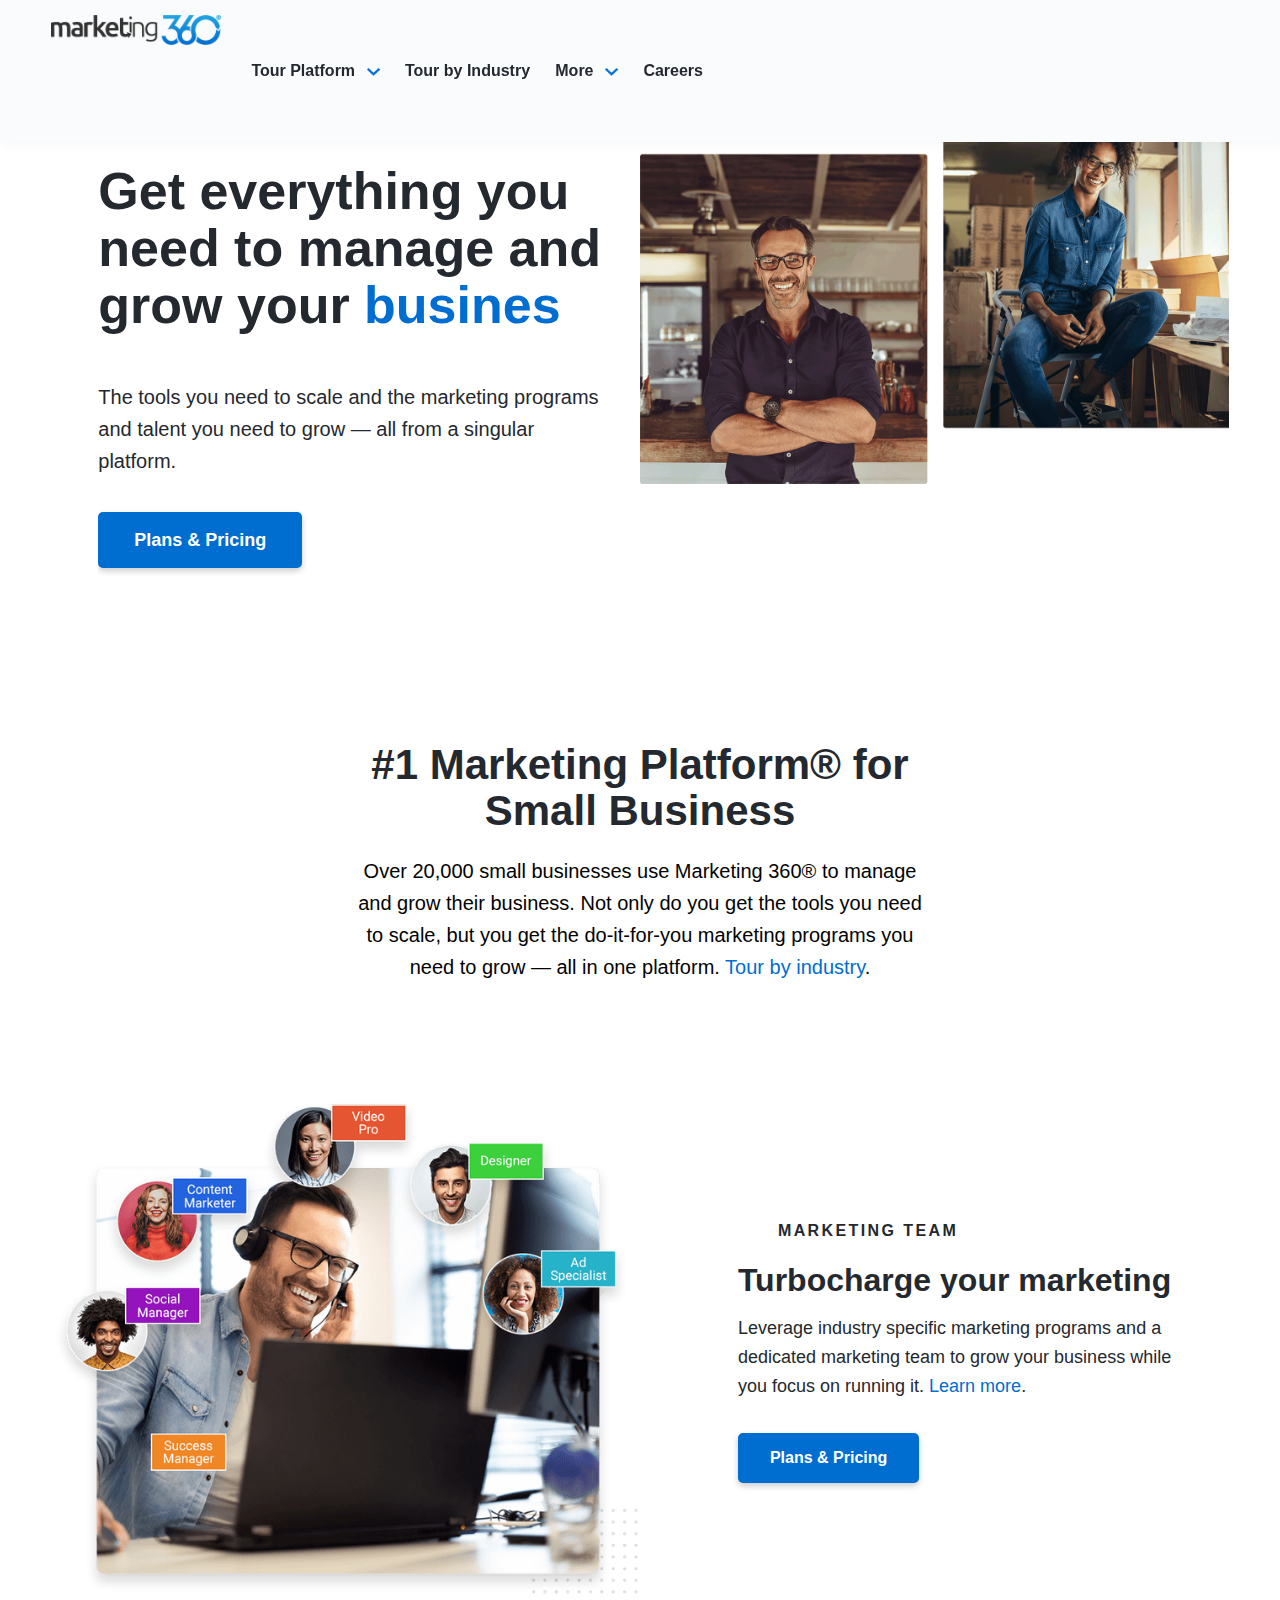
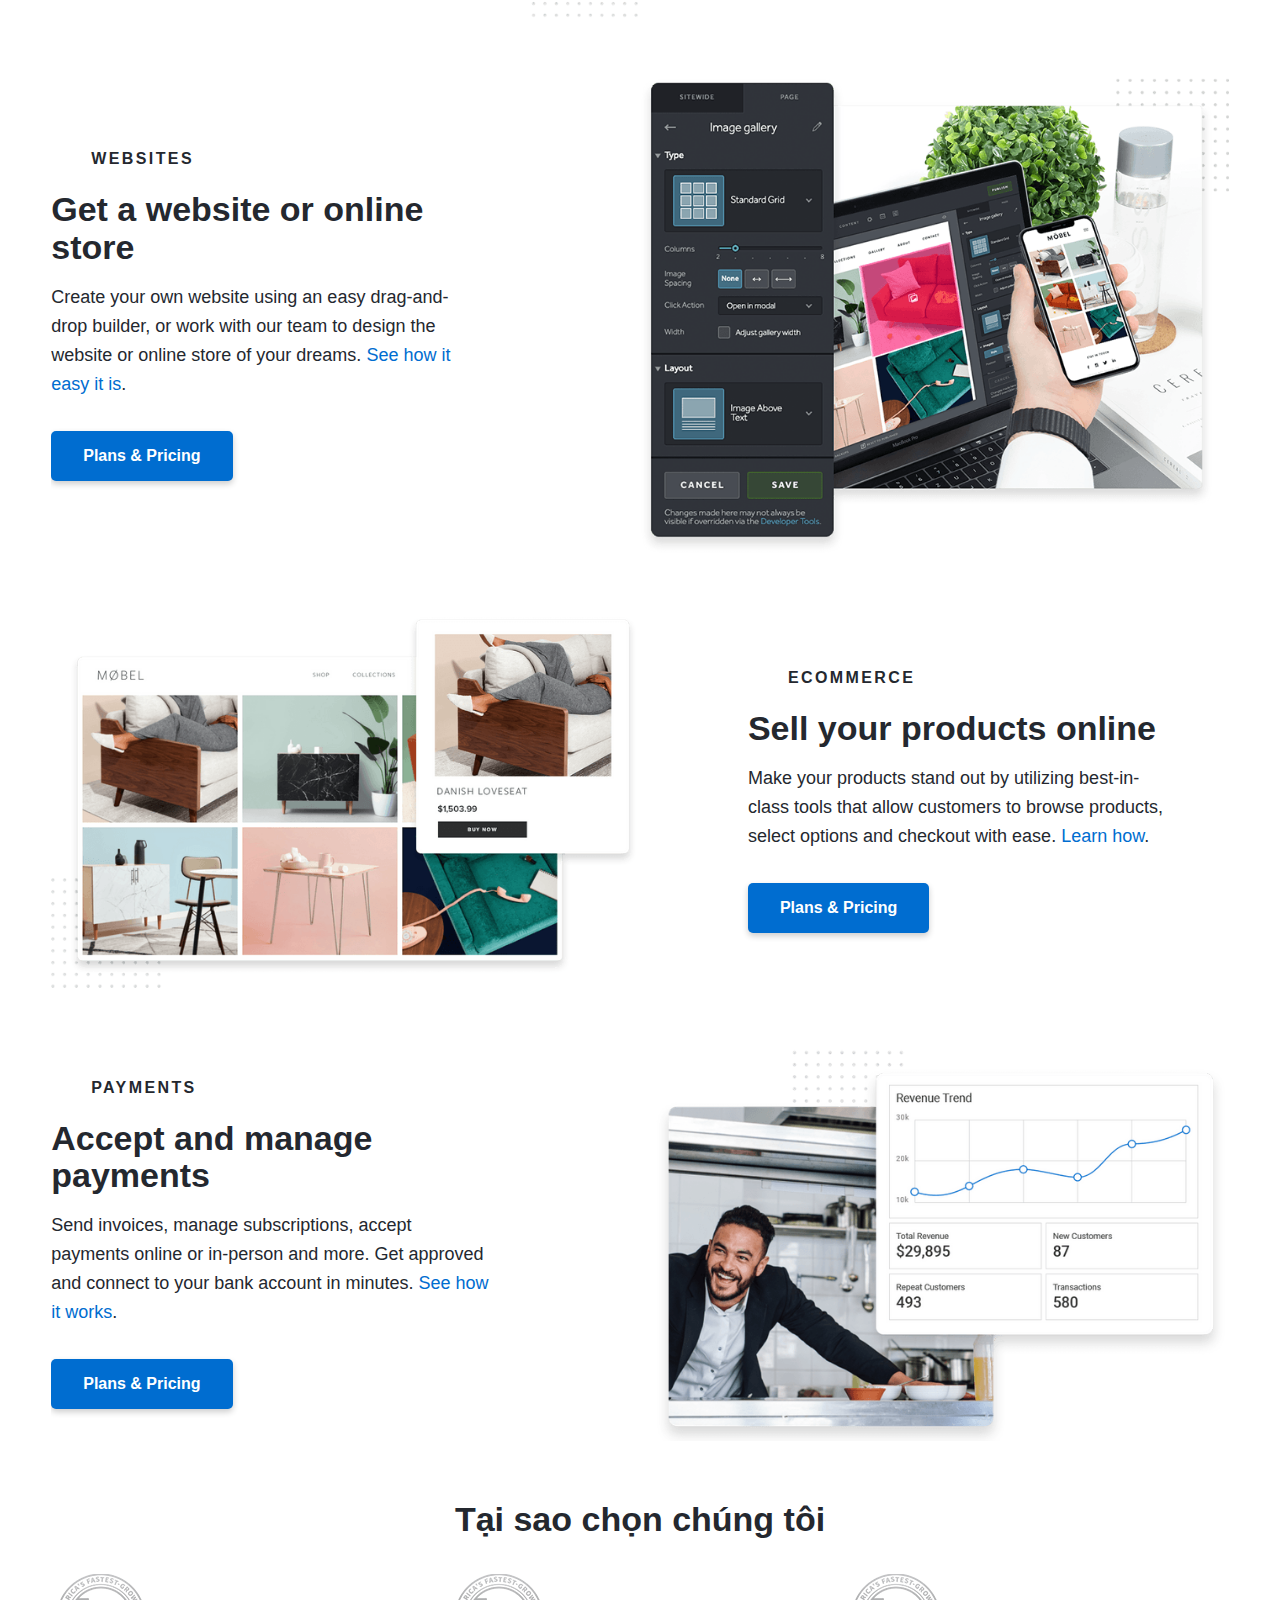
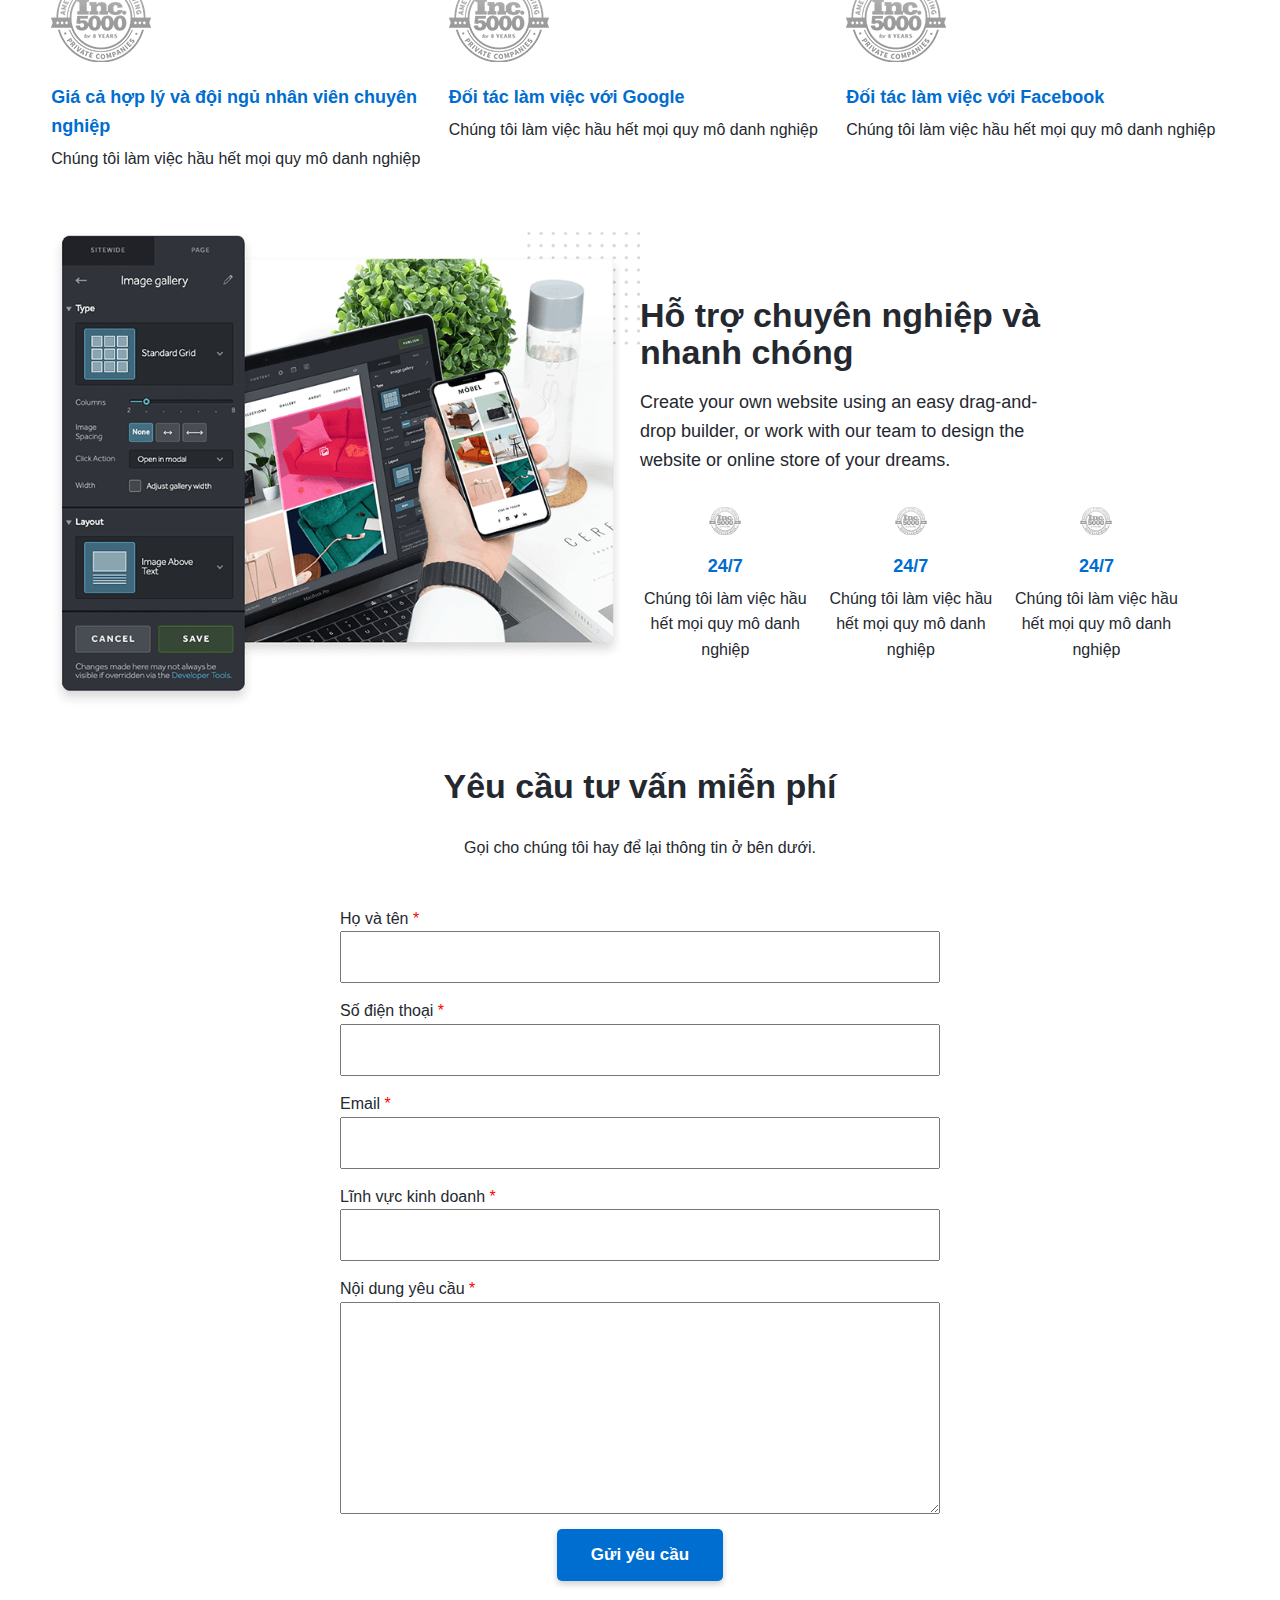
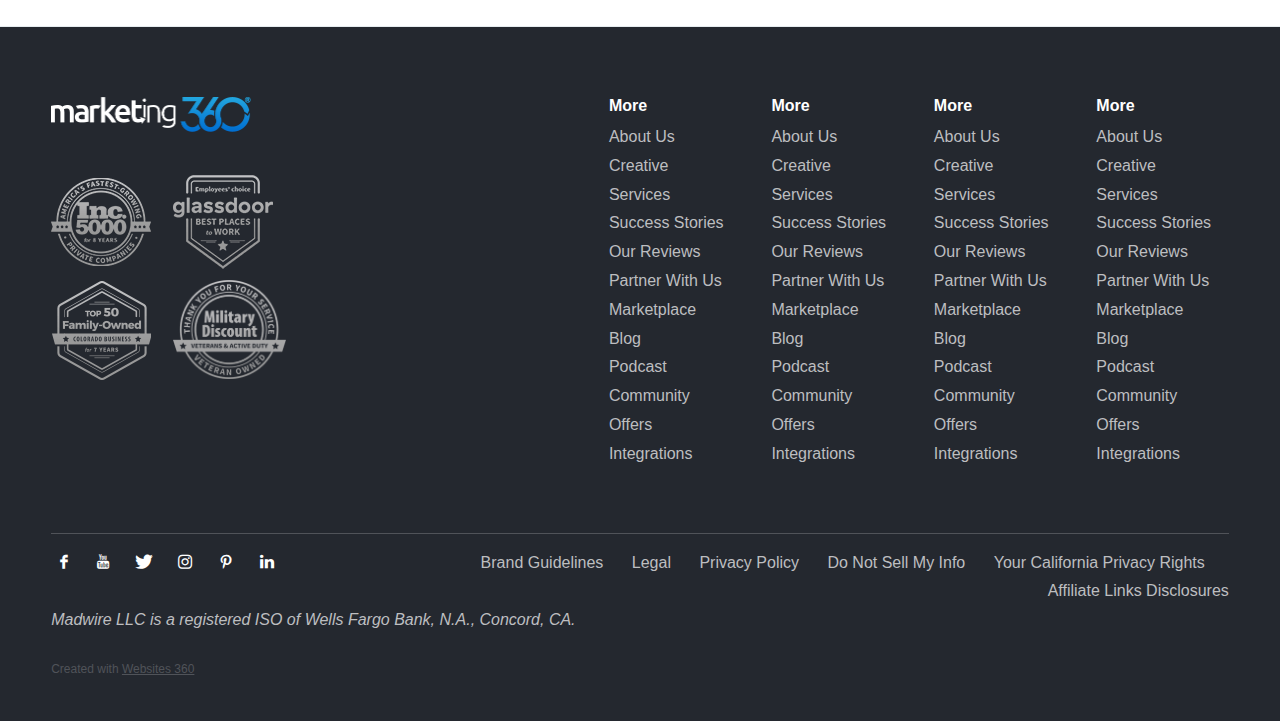
==== index.html @ 16178664 "init project" ====
<!DOCTYPE html>
<html lang="en">
   <head>
      <meta http-equiv="Content-Type" content="text/html; charset=UTF-8">
      <title>Marketing 360® | #1 Marketing Platform® for Small Business</title>
      <meta itemprop="name" content="Marketing 360®">
      <meta name="viewport" content="width=device-width,initial-scale=1,shrink-to-fit=no">
      <link rel="stylesheet" href="./assets/css/base.css?v=4">
      <link rel="stylesheet" href="./assets/css/page.css?v=1">
      <link rel="stylesheet" href="./assets/css/vendor-print.css?v=1">
      <link rel="stylesheet" href="./assets/css/custom.css?v=2">
      <link rel="stylesheet" href="./assets/css/icon.css">
      <link rel="stylesheet" href="./assets/css/style.css">
      <link rel="stylesheet" href="./assets/css/reponsive.css?v=4">
      <style>
          @media only screen and (max-width: 767px) {
            .navContainer.mobileDropDownNav {
                opacity: 1;
                position: relative;
            }
          }
      </style>
   <body data-site-id="c7cc6c7a55d9438c8f49111c9b6bf109" data-sc-layout="a" data-ajax-prefix="/__" class="noSecondaryContent">
      <div class="siteWrapper">
         <div class="siteInnerWrapper">
            <div class="pageContainer homeSectionPage" id="home">
               <div class="headerAndNavContainer fixedNav">
                  <div class="headerAndNavContent">
                     <div class="headerAndNavContentInner">
                        <div class="headerContainer">
                           <header class="headerContent">
                              <h1 class="logo"><a href="#" itemprop="url">
                                 <img src="./assets/imgs/logo.png" alt="Marketing 360®" title="Marketing 360®"></a>
                              </h1>
                              <a class="mobileButtonWrap" href="#"></a>
                              <a id="navTrigger" href="#" style="display:block;" aria-label="Menu" class="">
                                 <span class="navIcon">
                                    <svg xmlns="http://www.w3.org/2000/svg" class="navIcon-svg--hamburgerSquare navIcon-svg--w2" viewBox="0 0 20 9">
                                       <line class="line1" x1="0" y1="0" x2="20" y2="0"></line>
                                       <line class="line2" x1="0" y1="4.5" x2="20" y2="4.5"></line>
                                       <line class="line3" x1="0" y1="9" x2="20" y2="9"></line>
                                    </svg>
                                 </span>
                              </a>
                           </header>
                           <!-- /headerContent -->
                        </div>
                        <div class="navContainer mobileDropDownNav collapsed h-mobile">
                           <nav class="navContent">
                              <ul id="navTopLevel" data-mobile-nav-label="Menu" data-mobile-nav-style="dropdown" data-mobile-nav-reveal="push" data-mobile-nav-animation="slide" data-mobile-nav-trigger="icon" data-mobile-nav-icon-position="right" data-home-nav-collapse-min="1" data-subnav-collapse="true" itemscope="" itemtype="http://www.schema.org/SiteNavigationElement" class="mobileDropDownNav">
                                 <li>
                                    <span class="navLabel" style="cursor: pointer;">Tour Platform <span class="dropArrow subnavClosed"><img src="https://static.mywebsites360.com/c7cc6c7a55d9438c8f49111c9b6bf109/i/cd837c5e30be400b805e3621089290c9/20/5feFb8zhrk/dropArrow.png?dpr=2" alt="drop arrow"></span></span>
                                    <ul class="subNav" style="display: none;">
                                       <li>
                                          <a href="/marketing-team" itemprop="url" class="tourDesc">
                                             Marketing Team
                                             <p>Turbocharge your marketing</p>
                                          </a>
                                       </li>
                                       <li>
                                          <a href="/websites" itemprop="url" class="tourDesc">
                                             Websites
                                             <p>Success starts with a modern website</p>
                                          </a>
                                       </li>
                                       <li>
                                          <a href="/ecommerce" itemprop="url" class="tourDesc">
                                             Ecommerce
                                             <p>Sell your products everywhere online</p>
                                          </a>
                                       </li>
                                       <li>
                                          <a href="/payments" itemprop="url" class="tourDesc">
                                             Payments
                                             <p>Get paid easier, faster, your way</p>
                                          </a>
                                       </li>
                                       <li>
                                          <a href="/point-of-sale" itemprop="url" class="tourDesc">
                                             Point of Sale
                                             <p>All-in-one business management</p>
                                          </a>
                                       </li>
                                       <li>
                                          <a href="/crm" itemprop="url" class="tourDesc">
                                             CRM
                                             <p>Stay organized as you scale and grow</p>
                                          </a>
                                       </li>
                                       <li>
                                          <a href="/forms" itemprop="url" class="tourDesc">
                                             Forms
                                             <p>Create forms for anything</p>
                                          </a>
                                       </li>
                                       <li>
                                          <a href="/scheduling" itemprop="url" class="tourDesc">
                                             Scheduling
                                             <p>Enjoy the fruits of a busy schedule</p>
                                          </a>
                                       </li>
                                       <li>
                                          <a href="/email-marketing" itemprop="url" class="tourDesc">
                                             Email Marketing
                                             <p>Stay top of mind with email and text</p>
                                          </a>
                                       </li>
                                       <li>
                                          <a href="/listings" itemprop="url" class="tourDesc">
                                             Listings
                                             <p>Get found on Facebook, Google &amp; more</p>
                                          </a>
                                       </li>
                                       <li>
                                          <a href="/reputation" itemprop="url" class="tourDesc">
                                             Reputation
                                             <p>Gain the edge of a good reputation</p>
                                          </a>
                                       </li>
                                       <li>
                                          <a href="/social-media-management" itemprop="url" class="tourDesc">
                                             Social
                                             <p>Streamline your social media</p>
                                          </a>
                                       </li>
                                       <li>
                                          <a href="/content" itemprop="url" class="tourDesc">
                                             Content
                                             <p>Level up your content marketing</p>
                                          </a>
                                       </li>
                                       <li>
                                          <a href="/ads" itemprop="url" class="tourDesc">
                                             Ads
                                             <p>Fuel growth with multi-channel ads</p>
                                          </a>
                                       </li>
                                       <li>
                                          <a href="/intelligence" itemprop="url" class="tourDesc">
                                             Intelligence
                                             <p>In-depth reporting you need to win</p>
                                          </a>
                                       </li>
                                    </ul>
                                 </li>
                                 <li>
                                    <a href="/tour-by-industry" itemprop="url">
                                    Tour by Industry
                                    </a>
                                 </li>
                                 <li>
                                    <span class="navLabel" style="cursor: pointer;">More <span class="dropArrow subnavClosed"><img src="https://static.mywebsites360.com/c7cc6c7a55d9438c8f49111c9b6bf109/i/cd837c5e30be400b805e3621089290c9/20/5feFb8zhrk/dropArrow.png?dpr=2" alt="drop arrow"></span></span>
                                    <ul class="subNav" style="display: none;">
                                       <li>
                                          <a href="/about" itemprop="url" class="tourDesc">
                                             About
                                             <p>We love small business</p>
                                          </a>
                                       </li>
                                       <li>
                                          <a href="/creative-services" itemprop="url" class="tourDesc">
                                             Creative Services
                                             <p>Branding, video and more</p>
                                          </a>
                                       </li>
                                       <li>
                                          <a href="/success-stories" itemprop="url" class="tourDesc">
                                             Success Stories
                                             <p>Real brands, real results</p>
                                          </a>
                                       </li>
                                       <li>
                                          <a href="/our-reviews" itemprop="url" class="tourDesc">
                                             Our Reviews
                                             <p>What people are saying</p>
                                          </a>
                                       </li>
                                       <li>
                                          <a href="https://partners.marketing360.com/" itemprop="url" class="tourDesc">
                                             Partner With Us
                                             <p>Explore becoming a partner</p>
                                          </a>
                                       </li>
                                       <li>
                                          <a href="https://marketplace.marketing360.com/" itemprop="url" class="tourDesc">
                                             Marketplace
                                             <p>Partners you can trust</p>
                                          </a>
                                       </li>
                                       <li>
                                          <a href="/support" itemprop="url" class="tourDesc">
                                             Support
                                             <p>Online help and beyond</p>
                                          </a>
                                       </li>
                                       <li>
                                          <a href="https://blog.marketing360.com/" itemprop="url" class="tourDesc">
                                             Blog
                                             <p>Resource to help you grow</p>
                                          </a>
                                       </li>
                                       <li>
                                          <a href="/contact-us" itemprop="url" class="tourDesc">
                                             Contact Us
                                             <p>Get in touch with us</p>
                                          </a>
                                       </li>
                                    </ul>
                                 </li>
                                 <li>
                                    <a href="https://careers.madwire.com/" target="_blank" rel="noopener noreferrer" itemprop="url">
                                    Careers
                                    </a>
                                 </li>
                                 <!-- <div class="navButtonWrap">
                                    <li>
                                       <a href="/contact-us" itemprop="url">
                                       Call Us
                                       </a>
                                    </li>
                                    <li>
                                       <a href="https://app.marketing360.com/" class="button navButton" target="_blank" rel="noopener noreferrer" itemprop="url">
                                       Login
                                       </a>
                                    </li>
                                    <li>
                                       <a href="/signup" class="button navButton" itemprop="url">
                                       Plans &amp; Pricing
                                       </a>
                                    </li>
                                 </div> -->
                              </ul>
                           </nav>
                           <!-- /navContent -->
                        </div>
                        <!-- /headerContainer -->
                        <div class="navContainer">
                           <nav class="navContent">
                              <ul id="navTopLevel" data-mobile-nav-label="Menu" data-mobile-nav-style="dropdown" data-mobile-nav-reveal="push" data-mobile-nav-animation="slide" data-mobile-nav-trigger="icon" data-mobile-nav-icon-position="right" data-home-nav-collapse-min="1" data-subnav-collapse="true" itemscope="" itemtype="http://www.schema.org/SiteNavigationElement">
                                 <li>
                                    <span class="navLabel">Tour Platform <span class="dropArrow">
                                    <img src="./assets/imgs/icon/dropArrow.png" alt="drop arrow"></span>
                                    </span>
                                    <ul class="subNav">
                                       <li>
                                          <a href="#" itemprop="url" class="tourDesc">
                                             Marketing Team
                                             <p>Turbocharge your marketing</p>
                                          </a>
                                       </li>
                                       <li>
                                          <a href="#" itemprop="url" class="tourDesc">
                                             Websites
                                             <p>Success starts with a modern website</p>
                                          </a>
                                       </li>
                                       <li>
                                          <a href="#" itemprop="url" class="tourDesc">
                                             Ecommerce
                                             <p>Sell your products everywhere online</p>
                                          </a>
                                       </li>
                                       <li>
                                          <a href="#" itemprop="url" class="tourDesc">
                                             Payments
                                             <p>Get paid easier, faster, your way</p>
                                          </a>
                                       </li>
                                       <li>
                                          <a href="#" itemprop="url" class="tourDesc">
                                             Point of Sale
                                             <p>All-in-one business management</p>
                                          </a>
                                       </li>
                                       <li>
                                          <a href="#" itemprop="url" class="tourDesc">
                                             CRM
                                             <p>Stay organized as you scale and grow</p>
                                          </a>
                                       </li>
                                       <li>
                                          <a href="#" itemprop="url" class="tourDesc">
                                             Forms
                                             <p>Create forms for anything</p>
                                          </a>
                                       </li>
                                       <li>
                                          <a href="#" itemprop="url" class="tourDesc">
                                             Scheduling
                                             <p>Enjoy the fruits of a busy schedule</p>
                                          </a>
                                       </li>
                                       <li>
                                          <a href="#" itemprop="url" class="tourDesc">
                                             Email Marketing
                                             <p>Stay top of mind with email and text</p>
                                          </a>
                                       </li>
                                       <li>
                                          <a href="#" itemprop="url" class="tourDesc">
                                             Listings
                                             <p>Get found on Facebook, Google &amp; more</p>
                                          </a>
                                       </li>
                                       <li>
                                          <a href="#" itemprop="url" class="tourDesc">
                                             Reputation
                                             <p>Gain the edge of a good reputation</p>
                                          </a>
                                       </li>
                                       <li>
                                          <a href="#" itemprop="url" class="tourDesc">
                                             Social
                                             <p>Streamline your social media</p>
                                          </a>
                                       </li>
                                       <li>
                                          <a href="#" itemprop="url" class="tourDesc">
                                             Content
                                             <p>Level up your content marketing</p>
                                          </a>
                                       </li>
                                       <li>
                                          <a href="#" itemprop="url" class="tourDesc">
                                             Ads
                                             <p>Fuel growth with multi-channel ads</p>
                                          </a>
                                       </li>
                                       <li>
                                          <a href="#" itemprop="url" class="tourDesc">
                                             Intelligence
                                             <p>In-depth reporting you need to win</p>
                                          </a>
                                       </li>
                                    </ul>
                                 </li>
                                 <li>
                                    <a href="#" itemprop="url">
                                    Tour by Industry
                                    </a>
                                 </li>
                                 <li>
                                    <span class="navLabel">More <span class="dropArrow">
                                    <img src="./assets/imgs/icon/dropArrow.png" alt="drop arrow">
                                    </span></span>
                                    <ul class="subNav">
                                       <li>
                                          <a href="#" itemprop="url" class="tourDesc">
                                             About
                                             <p>We love small business</p>
                                          </a>
                                       </li>
                                       <li>
                                          <a href="#" itemprop="url" class="tourDesc">
                                             Creative Services
                                             <p>Branding, video and more</p>
                                          </a>
                                       </li>
                                       <li>
                                          <a href="#" itemprop="url" class="tourDesc">
                                             Success Stories
                                             <p>Real brands, real results</p>
                                          </a>
                                       </li>
                                       <li>
                                          <a href="#" itemprop="url" class="tourDesc">
                                             Our Reviews
                                             <p>What people are saying</p>
                                          </a>
                                       </li>
                                       <li>
                                          <a href="#" itemprop="url" class="tourDesc">
                                             Partner With Us
                                             <p>Explore becoming a partner</p>
                                          </a>
                                       </li>
                                       <li>
                                          <a href="#" itemprop="url" class="tourDesc">
                                             Marketplace
                                             <p>Partners you can trust</p>
                                          </a>
                                       </li>
                                       <li>
                                          <a href="#" itemprop="url" class="tourDesc">
                                             Support
                                             <p>Online help and beyond</p>
                                          </a>
                                       </li>
                                       <li>
                                          <a href="#" itemprop="url" class="tourDesc">
                                             Blog
                                             <p>Resource to help you grow</p>
                                          </a>
                                       </li>
                                       <li>
                                          <a href="#" itemprop="url" class="tourDesc">
                                             Contact Us
                                             <p>Get in touch with us</p>
                                          </a>
                                       </li>
                                    </ul>
                                 </li>
                                 <li>
                                    <a href="#" target="_blank" rel="noopener noreferrer" itemprop="url">
                                    Careers
                                    </a>
                                 </li>
                                 <div class="navButtonWrap">
                                    <li>
                                       <a href="#" itemprop="url">
                                       Call Us
                                       </a>
                                    </li>
                                    <!-- <li>
                                       <a href="https://app.marketing360.com/" class="button navButton" target="_blank" rel="noopener noreferrer" itemprop="url">
                                       Login
                                       </a>
                                       </li>
                                       <li>
                                       <a href="https://www.marketing360.com/signup" class="button navButton" itemprop="url">
                                       Plans &amp; Pricing
                                       </a>
                                       </li> -->
                                 </div>
                              </ul>
                           </nav>
                           <!-- /navContent -->
                        </div>
                        <!-- /navContainer -->
                     </div>
                     <!-- headerAndNavContentInner -->
                  </div>
                  <!-- headerAndNavContent -->
               </div>
               <!-- /headerAndNavContainer -->
               <div class="primaryAndSecondaryContainer" style="margin-top: 74px;">
                  <div class="primaryAndSecondaryContent">
                     <div class="primaryContentContainer">
                        <section class="primaryContent" role="main">
                           <div class="blockContainer blockWrap_e36a212bc2b840c68d579c5ae522ca75 fsMed txa0 bmg0 lstSyNrmlzd bw0 sy0 blockAnim blockAnim--fadeRight" itemscope="" itemtype="http://schema.org/ImageGallery">
                              <div class="blockContent imageGallery imagesCollection block_e36a212bc2b840c68d579c5ae522ca75  layoutA blockContentBleed hasImg hasStackedGallery deferredLoadGallery imgOnly" data-image-count="1" data-pagination-anim="none" data-pagenum="1" data-img-server="https://static.mywebsites360.com" data-gallery-block-id="e36a212bc2b840c68d579c5ae522ca75" data-large-img-opts="2GTQbgiNxerRr5gcT6hkjr8dsnb6NBTxXMi2obS">
                                 <div class="blockImg">
                                    <ul class="stackedGallery galleryWrapper imagesLoaded" data-collections="[base64]">
                                       <li class="stackedGallery-item">
                                          <img src="./assets/imgs/TourByIndustryOptimized21.png" data-asset="f921905f8b1f41a3a1bd01a8b45adc6a" alt="TourByIndustryOptimized21.png" data-mod="width:4000" class="contentImg visible ended">
                                       </li>
                                    </ul>
                                 </div>
                                 <!-- /blockImg -->
                              </div>
                              <!-- /blockContent -->
                           </div>
                           <!-- /blockContainer -->
                           <div class="industryWrap">
                              <div class="blockContainer blockWrap_d53e455f20924c9e9d225a6cf57f288e fsMed txa0 bmg0 lstsy1 bw0 sy0 blockAnim blockAnim--fadeUp">
                                 <div class="blockContent block_d53e455f20924c9e9d225a6cf57f288e  blockContentBleed industryIntro">
                                    <div class="blockInnerContent">
                                       <div class="maxWidth--content">
                                          <!--<h2 class="contentTitle">Get everything you need to manage and grow your <span>Business</span></h2>-->
                                          <h2 class="contentTitle dsktpOnly">Get everything you need to manage and grow your <span class="typewrite contentTitle" data-period="2000" data-type="[ &quot;business&quot;, &quot;brand&quot;, &quot;franchise&quot;, &quot;practice&quot;, &quot;shop&quot;, &quot;gym&quot;, &quot;law firm&quot;, &quot;restaurant&quot;, &quot;salon&quot;]"><span class="wrap">busines</span></span> <span class="wrap"></span></h2>
                                          <!--mobile text only-->
                                          <h2 class="contentTitle moblOnly">Get everything you need to manage and grow your <span class="typeMobile"> business</span></h2>
                                       </div>
                                    </div>
                                 </div>
                                 <!-- /blockContent -->
                                 <div class="blockContainer blockWrap_fc55ac8944194eadb376c12e29dcb616 fsMed txa0 bmg0 lstSyNrmlzd bw0 sy0">
                                    <div class="blockContent block_fc55ac8944194eadb376c12e29dcb616  layoutA">
                                       <div class="blockText">
                                          <div class="blockInnerContent">
                                             <div class="maxWidth--content">
                                                <p>The tools you need to scale and the marketing programs and talent you need to grow — all from a singular platform.</p>
                                             </div>
                                          </div>
                                       </div>
                                       <!-- /blockText-->
                                    </div>
                                    <!-- /blockContent -->
                                 </div>
                                 <div class="blockContainer blockWrap_e44cf917c4fd4e8c860ff6543232c507 fsMed txa0 bmg0 lstSyNrmlzd bw0 sy0">
                                    <div class="blockContent block_e44cf917c4fd4e8c860ff6543232c507  layoutA">
                                       <div class="blockText">
                                          <div class="blockInnerContent">
                                             <div class="maxWidth--content">
                                                <p><a href="#" class="button">Plans &amp; Pricing</a></p>
                                             </div>
                                          </div>
                                       </div>
                                       <!-- /blockText-->
                                    </div>
                                    <div class="blockContainer blockWrap_bd174c9d67db4f279b5caf6d7884c82a fsMed txa0 bmg0 lstsy1 bw0 sy0 blockAnim blockAnim--fadeUp" itemscope="" itemtype="http://schema.org/VideoGallery">
                                       <div class="blockContent videoGallery block_bd174c9d67db4f279b5caf6d7884c82a  layoutA hasStackedGallery hasModalVideoGallery ratio16x9Images fixedAspectRatioImages" data-img-server="https://static.mywebsites360.com" data-gallery-block-id="bd174c9d67db4f279b5caf6d7884c82a" data-vids-array-id="vids_bd174c9d67db4f279b5caf6d7884c82a" data-image-count="1">
                                          <div class="blockImg">
                                             <ul class="stackedGallery galleryWrapper">
                                                <li class="stackedGallery-item">
                                                   <div class="videoGallery-vid">
                                                      <div class="contentImg imgShape ratio16x9Img imgShape--hasPlayBtn" style="background-image: url(&quot;https://static.mywebsites360.com/c7cc6c7a55d9438c8f49111c9b6bf109/i/ed2b88d162dc44ed91887151ca9f037f/20/4SoifmQp45JMgBnHfDjK2/blankForVideo.png?dpr=2&quot;);">
                                                         <img src="./assets/imgs/blankForVideo.png" data-asset="ed2b88d162dc44ed91887151ca9f037f" alt="blankForVideo.png" data-mod="width:205" class="contentImg" tabindex="0" data-field-index="0">
                                                         <div class="vidPlayBtn-wrap">
                                                            <svg class="vidPlayBtn vidPlayBtn--center" xmlns="http://www.w3.org/2000/svg" viewBox="0 0 314.7 314.7">
                                                               <circle class="vidPlayBtn-circle" cx="157.3" cy="157.3" r="150.4" fill="none"></circle>
                                                               <polygon class="vidPlayBtn-icon" points="108,76.1 248.7,157.3 108,238.6 "></polygon>
                                                            </svg>
                                                         </div>
                                                      </div>
                                                   </div>
                                                </li>
                                             </ul>
                                          </div>
                                          <!-- /blockImg -->
                                       </div>
                                       <!-- /blockContent -->
                                    </div>
                                    <!-- /blockContent -->
                                 </div>
                              </div>
                           </div>
                           <!-- /blockContainer -->
                           <!-- /blockContainer -->
                           <!-- /blockContainer -->
                           <!-- /blockContainer -->
                           <div id="explore" class="blockContainer blockWrap_e102cfb01feb45a5a922f4eafc3ab1b1 fsMed txa0 bmg0 lstSyNrmlzd bw0 sy0 blockAnim blockAnim--fade">
                              <div class="blockContent block_e102cfb01feb45a5a922f4eafc3ab1b1  layoutA">
                                 <div class="blockText">
                                    <h2 class="contentTitle"><span class="maxWidth--contentTitle">#1 Marketing Platform® for Small Business</span></h2>
                                    <div class="blockInnerContent">
                                       <div class="maxWidth--content">
                                          <p>Over 20,000 small businesses use Marketing 360® to manage and grow their business. Not only do you get the tools you need to scale, but you get the do-it-for-you marketing programs you need to grow — all in one platform. <a href="#">Tour by industry</a>.</p>
                                       </div>
                                    </div>
                                 </div>
                                 <!-- /blockText-->
                              </div>
                              <!-- /blockContent -->
                           </div>
                           <!-- /blockContainer -->
                           <!-- /blockContainer -->
                           <div class="blockContainer blockWrap_f786a8ec71554741a1390a1098432968 fsMed txa0 bmg0 lstSyNrmlzd bw0 sy0 blockAnim blockAnim--fadeUp">
                              <div class="blockContent block_f786a8ec71554741a1390a1098432968  layoutC layoutC--vAlign1 imgWidth--50 hasImg">
                                 <div class="blockImg"><a href="#"><img src="./assets/imgs/team-2021.png" data-asset="f4968bc1a4cd407fbb9961518e631bd3" alt="team-2021.png" data-mod="width:700" class="contentImg"></a></div>
                                 <div class="blockText">
                                    <h2 class="contentTitle">
                                       <span class="maxWidth--contentTitle">
                                          <div class="blockContainer blockWrap_d78327a729b344a1bc21ea2c2a2c85a9 fsMed txa0 bmg0 lstSyNrmlzd bw0 sy0 blockAnim blockAnim--fadeRight secondaryTitle">
                                             <div class="blockContent block_d78327a729b344a1bc21ea2c2a2c85a9  layoutA">
                                                <div class="blockText">
                                                   <h2 class="contentTitle"><span class="maxWidth--contentTitle">Marketing Team</span></h2>
                                                </div>
                                                <!-- /blockText-->
                                             </div>
                                             <!-- /blockContent -->
                                          </div>
                                          Turbocharge your marketing
                                       </span>
                                    </h2>
                                    <div class="blockInnerContent">
                                       <div class="maxWidth--content">
                                          <p>Leverage industry specific marketing programs and a dedicated marketing team to grow your business while you focus on running it. <a href="#">Learn more</a>.</p>
                                          <p><a href="#" class="button">Plans &amp; Pricing</a></p>
                                       </div>
                                    </div>
                                 </div>
                                 <!-- /blockText-->
                              </div>
                              <!-- /blockContent -->
                           </div>
                           <!-- /blockContainer -->
                           <!-- /blockContainer -->
                           <div class="blockContainer blockWrap_e395c21b342b4399846a8027b582a693 fsMed txa0 bmg0 lstSyNrmlzd bw0 sy0 blockAnim blockAnim--fadeUp">
                              <div class="blockContent block_e395c21b342b4399846a8027b582a693  layoutD layoutD--vAlign1 imgWidth--50 hasImg">
                                 <div class="blockImg"><a href="#"><img src="./assets/imgs/website_smlOptNw.png" data-asset="da8dfff83b2d45999de1ac441bbac5ce" alt="website_smlOptNw.png" data-mod="width:700" class="contentImg"></a></div>
                                 <div class="blockText">
                                    <h2 class="contentTitle">
                                       <div class="blockContainer blockWrap_b12b1cca1df24557beaa5b34f8e33917 fsMed txa0 bmg0 lstSyNrmlzd bw0 sy0 blockAnim blockAnim--fadeRight secondaryTitle">
                                          <div class="blockContent block_b12b1cca1df24557beaa5b34f8e33917  layoutA">
                                             <div class="blockText">
                                                <h2 class="contentTitle">Websites</h2>
                                             </div>
                                             <!-- /blockText-->
                                          </div>
                                          <!-- /blockContent -->
                                       </div>
                                       <span class="maxWidth--contentTitle">Get a website or online store</span>
                                    </h2>
                                    <div class="blockInnerContent">
                                       <div class="maxWidth--content">
                                          <p>Create your own website using an easy drag-and-drop builder, or work with our team to design the website or online store of your dreams. <a href="#">See how it easy it is</a>.</p>
                                          <p><a href="#" class="button">Plans &amp; Pricing</a></p>
                                       </div>
                                    </div>
                                 </div>
                                 <!-- /blockText-->
                              </div>
                              <!-- /blockContent -->
                           </div>
                           <!-- /blockContainer -->
                           <!-- /blockContainer -->
                           <div class="blockContainer blockWrap_d860c1cedb9744a281daa7870cd0e0df fsMed txa0 bmg0 lstSyNrmlzd bw0 sy0 blockAnim blockAnim--fadeUp">
                              <div class="blockContent block_d860c1cedb9744a281daa7870cd0e0df  layoutC layoutC--vAlign1 imgWidth--50 hasImg">
                                 <div class="blockImg"><a href="#"><img src="./assets/imgs/sellProductsOnline.png" data-asset="d174c7d21c44438e98ac532c447aaf1b" alt="sellProductsOnline.png" data-mod="width:700" class="contentImg"></a></div>
                                 <div class="blockText">
                                    <h2 class="contentTitle">
                                       <span class="maxWidth--contentTitle">
                                          <div class="blockContainer blockWrap_d320f2798e56470680b25d943bc666c7 fsMed txa0 bmg0 lstSyNrmlzd bw0 sy0 blockAnim blockAnim--fadeRight secondaryTitle">
                                             <div class="blockContent block_d320f2798e56470680b25d943bc666c7  layoutA">
                                                <div class="blockText">
                                                   <h2 class="contentTitle"><span class="maxWidth--contentTitle">Ecommerce</span></h2>
                                                </div>
                                                <!-- /blockText-->
                                             </div>
                                             <!-- /blockContent -->
                                          </div>
                                          Sell your products online
                                       </span>
                                    </h2>
                                    <div class="blockInnerContent">
                                       <div class="maxWidth--content">
                                          <p>Make your products stand out by utilizing best-in-class tools that allow customers to browse products, select options and checkout with ease. <a href="#">Learn how</a>.</p>
                                          <p><a href="#" class="button">Plans &amp; Pricing</a></p>
                                       </div>
                                    </div>
                                 </div>
                                 <!-- /blockText-->
                              </div>
                              <!-- /blockContent -->
                           </div>
                           <!-- /blockContainer -->
                           <!-- /blockContainer -->
                           <div class="blockContainer blockWrap_fa3261865d9845348d53958d8a02bbfc fsMed txa0 bmg0 lstSyNrmlzd bw0 sy0 blockAnim blockAnim--fadeUp">
                              <div class="blockContent block_fa3261865d9845348d53958d8a02bbfc  layoutD layoutD--vAlign1 imgWidth--50 hasImg">
                                 <div class="blockImg"><a href="#"><img src="./assets/imgs/Restaurant-AssetsIntel.png" data-asset="e1f43ef91a9140a2aed952b7833a9d59" alt="Restaurant-AssetsIntel.png" data-mod="width:700" data-tags="[&quot;payments&quot;]" class="contentImg"></a></div>
                                 <div class="blockText">
                                    <h2 class="contentTitle">
                                       <div class="blockContainer blockWrap_d049dace093e4afe9366baa1e90e0f6e fsMed txa0 bmg0 lstSyNrmlzd bw0 sy0 blockAnim blockAnim--fadeRight secondaryTitle">
                                          <div class="blockContent block_d049dace093e4afe9366baa1e90e0f6e  layoutA">
                                             <div class="blockText">
                                                <h2 class="contentTitle">Payments</h2>
                                             </div>
                                             <!-- /blockText-->
                                          </div>
                                          <!-- /blockContent -->
                                       </div>
                                       <span class="maxWidth--contentTitle">Accept and manage payments</span>
                                    </h2>
                                    <div class="blockInnerContent">
                                       <div class="maxWidth--content">
                                          <p>Send invoices, manage subscriptions, accept payments online or in-person and more. Get approved and connect to your bank account in minutes. <a href="#">See how it works</a>.</p>
                                          <p><a href="#" class="button">Plans &amp; Pricing</a></p>
                                       </div>
                                    </div>
                                 </div>
                                 <!-- /blockText-->
                              </div>
                              <!-- /blockContent -->
                           </div>
                           <!-- /blockContainer -->
                           <!-- /blockContainer -->
                           <div class="blockContainer">
                              <h2 class="contentTitle h-contentTitle">
                                 <span class="maxWidth--contentTitle">
                                 Tại sao chọn chúng tôi
                                 </span>
                              </h2>
                              <div class="blockContent h-blockContent">
                                 <div class="wrap-column">
                                    <div class="h-column1">
                                       <div class="wrap-column1">
                                          <div class="column-img">
                                             <img src="./assets/imgs/badgeinc5000-100.png" alt="">
                                          </div>
                                          <div class="column1-container">
                                             <div class="column-container-title">
                                                <h2>Giá cả hợp lý và đội ngủ nhân viên chuyên nghiệp</h2>
                                             </div>
                                             <div class="column-content">Chúng tôi làm việc hầu hết mọi quy mô danh nghiệp</div>
                                          </div>
                                       </div>
                                    </div>
                                    <div class="h-column2">
                                       <div class="wrap-column2">
                                          <div class="column-img">
                                             <img src="./assets/imgs/badgeinc5000-100.png" alt="">
                                          </div>
                                          <div class="column-container-title">
                                             <h2>Đối tác làm việc với Google</h2>
                                          </div>
                                          <div class="column-content">Chúng tôi làm việc hầu hết mọi quy mô danh nghiệp</div>
                                       </div>
                                    </div>
                                    <div class="h-column3">
                                       <div class="wrap-column3">
                                          <div class="column-img">
                                             <img src="./assets/imgs/badgeinc5000-100.png" alt="">
                                          </div>
                                          <div class="column-container-title">
                                             <h2>Đối tác làm việc với Facebook</h2>
                                          </div>
                                          <div class="column-content">Chúng tôi làm việc hầu hết mọi quy mô danh nghiệp</div>
                                       </div>
                                    </div>
                                 </div>
                              </div>
                              <!-- /blockContent -->
                           </div>
                           <!-- /blockContainer -->
                           <!-- /blockContainer -->
                           <div class="blockContainer blockWrap_e395c21b342b4399846a8027b582a693 fsMed txa0 bmg0 lstSyNrmlzd bw0 sy0 blockAnim blockAnim--fadeUp">
                              <div class="blockContent block_e395c21b342b4399846a8027b582a693  layoutD layoutD--vAlign1 imgWidth--50 hasImg">
                                 <div class="blockText">
                                    <h2 class="contentTitle">
                                       <div class="blockContainer blockWrap_b12b1cca1df24557beaa5b34f8e33917 fsMed txa0 bmg0 lstSyNrmlzd bw0 sy0 blockAnim blockAnim--fadeRight secondaryTitle">
                                       </div>
                                       <span class="maxWidth--contentTitle">
                                       Hỗ trợ chuyên nghiệp và nhanh chóng
                                       </span>
                                    </h2>
                                    <div class="blockInnerContent">
                                       <div class="maxWidth--content">
                                          <p>Create your own website using an easy drag-and-drop builder, or work with our team to design the website or online store of your dreams.</p>
                                       </div>
                                       <div class="wrap-column column-50">
                                          <div class="h-column1">
                                             <div class="wrap-column1">
                                                <div class="column-img">
                                                   <img src="./assets/imgs/badgeinc5000-100.png" alt="">
                                                </div>
                                                <div class="column1-container">
                                                   <div class="column-container-title">
                                                      <h2>24/7</h2>
                                                   </div>
                                                   <div class="column-content">Chúng tôi làm việc hầu hết mọi quy mô danh nghiệp</div>
                                                </div>
                                             </div>
                                          </div>
                                          <div class="h-column2">
                                             <div class="wrap-column2">
                                                <div class="column-img">
                                                   <img src="./assets/imgs/badgeinc5000-100.png" alt="">
                                                </div>
                                                <div class="column-container-title">
                                                   <h2>24/7</h2>
                                                </div>
                                                <div class="column-content">Chúng tôi làm việc hầu hết mọi quy mô danh nghiệp</div>
                                             </div>
                                          </div>
                                          <div class="h-column3">
                                             <div class="wrap-column3">
                                                <div class="column-img">
                                                   <img src="./assets/imgs/badgeinc5000-100.png" alt="">
                                                </div>
                                                <div class="column-container-title">
                                                   <h2>24/7</h2>
                                                </div>
                                                <div class="column-content">Chúng tôi làm việc hầu hết mọi quy mô danh nghiệp</div>
                                             </div>
                                          </div>
                                       </div>
                                    </div>
                                 </div>
                                 <div class="blockImg"><a href="#"><img src="./assets/imgs/website_smlOptNw.png" data-asset="da8dfff83b2d45999de1ac441bbac5ce" alt="website_smlOptNw.png" data-mod="width:700" class="contentImg"></a></div>
                              </div>
                           </div>
                           <div class="blockContainer">
                              <h2 class="contentTitle h-contentTitle">
                                 <span class="maxWidth--contentTitle">
                                 Yêu cầu tư vấn miễn phí
                                 </span>
                              </h2>
                              <h6 class="contentDescription ">
                                 <p>Gọi cho chúng tôi hay để lại thông tin ở bên dưới.</p>
                              </h6>
                              <div class="blockContent">
                                 <div class="wrap-info">
                                    <div class="wrap-fullname wrap-input">
                                       <div class="label">
                                          Họ và tên <span class="red">*</span>
                                       </div>
                                       <div class="input-fullname input-info">
                                          <input type="text">
                                       </div>
                                    </div>
                                    <div class="wrap-fullname wrap-input">
                                       <div class="label">
                                          Số điện thoại <span class="red">*</span>
                                       </div>
                                       <div class="input-number-phone input-info">
                                          <input type="text">
                                       </div>
                                    </div>
                                    <div class="wrap-email wrap-input">
                                       <div class="label">
                                          Email <span class="red">*</span>
                                       </div>
                                       <div class="input-fullname input-info">
                                          <input type="text">
                                       </div>
                                    </div>
                                    <div class="wrap-business wrap-input">
                                       <div class="label">
                                          Lĩnh vực kinh doanh <span class="red">*</span>
                                       </div>
                                       <div class="input-fullname input-info">
                                          <input type="text">
                                       </div>
                                    </div>
                                    <div class="wrap-request wrap-input">
                                       <div class="label">
                                          Nội dung yêu cầu <span class="red">*</span>
                                       </div>
                                       <div class="input-fullname input-info">
                                          <textarea cols="30" rows="10"></textarea>
                                       </div>
                                    </div>
                                    <div class="wrap-submit wrap-input">
                                       <button>Gửi yêu cầu</button>
                                    </div>
                                 </div>
                              </div>
                           </div>
                        </section>
                        <!-- /primaryContent -->
                     </div>
                     <!-- /primaryContentContainer -->
                  </div>
                  <!-- /primaryAndSecondaryContent -->
               </div>
               <!-- /primaryAndSecondaryContainer -->
               <div class="footerContainer">
                  <footer class="footerContent">
                     <div class="footerInner">
                        <div class="wrap-footer-top">
                           <div class="footer-left">
                              <div class="blockContainer h-blockContainer-footer blockWrap_dfcda1b6f0614f3ea2ef32dfff9f0ae2 ">
                                 <div class="blockContent block_dfcda1b6f0614f3ea2ef32dfff9f0ae2  ">
                                    <div class="blockInnerContent">
                                       <div class="blockImg footerLogo"><a href="#"><img src="./assets/imgs/logoWhite.png" alt="" class="contentImg"></a></div>
                                    </div>
                                 </div>
                                 <!-- /blockContent -->
                                 <div class="blockContent block_cb69f2836c1e4fd3ae3c58325e352bf6  trustLogos">
                                    <div class="blockInnerContent">
                                       <ul>
                                          <li><img src="./assets/imgs/badgeinc5000-100.png" alt="Inc 5000 Fastest Growing" class="contentImg"></li>
                                          <li><img src="./assets/imgs/badgeglassdoor-100.png" alt="Glassdoor Best Places to Work" class="contentImg"></li>
                                          <li><img src="./assets/imgs/badgefamily-100.png" alt="Top 50 Family Owned Colorado Biz" class="contentImg"></li>
                                          <li><a href="https://www.marketing360.com/military-discount"><img src="./assets/imgs/militaryDiscount230.png" alt="Military Discount" class="contentImg"></a></li>
                                       </ul>
                                    </div>
                                 </div>
                              </div>
                           </div>
                           <div class="footer-right">
                              <!-- /blockContainer -->
                              <div class="blockContainer h-right-footer">
                                 <div class="blockContent block_c637705c1911407589c1e6085d62c077 ">
                                    <div class="blockText">
                                       <h2 class="contentTitle">More</h2>
                                       <div class="blockInnerContent">
                                          <ul class="unstyledList">
                                             <li><a href="https://www.marketing360.com/about">About Us</a></li>
                                             <li><a href="https://www.marketing360.com/creative-services">Creative Services</a></li>
                                             <li><a href="https://www.marketing360.com/success-stories">Success Stories</a></li>
                                             <li><a href="https://www.marketing360.com/our-reviews">Our Reviews</a></li>
                                             <li><a href="https://partners.marketing360.com/">Partner With Us</a></li>
                                             <li><a href="https://marketplace.marketing360.com/">Marketplace</a></li>
                                             <li><a href="https://blog.marketing360.com/">Blog</a></li>
                                             <li><a href="https://podcast.madwire.com/" target="_blank" rel="noopener noreferrer">Podcast</a></li>
                                             <li><a href="https://pages.marketing360.com/community-offers">Community Offers</a></li>
                                             <li><a href="https://integrations.marketing360.com/">Integrations</a></li>
                                          </ul>
                                       </div>
                                    </div>
                                    <!-- /blockText-->
                                 </div>
                                 <!-- /blockContent -->
                              </div>
                              <!-- /blockContainer -->
                              <div class="blockContainer h-right-footer">
                                 <div class="blockContent block_c637705c1911407589c1e6085d62c077 ">
                                    <div class="blockText">
                                       <h2 class="contentTitle">More</h2>
                                       <div class="blockInnerContent">
                                          <ul class="unstyledList">
                                             <li><a href="https://www.marketing360.com/about">About Us</a></li>
                                             <li><a href="https://www.marketing360.com/creative-services">Creative Services</a></li>
                                             <li><a href="https://www.marketing360.com/success-stories">Success Stories</a></li>
                                             <li><a href="https://www.marketing360.com/our-reviews">Our Reviews</a></li>
                                             <li><a href="https://partners.marketing360.com/">Partner With Us</a></li>
                                             <li><a href="https://marketplace.marketing360.com/">Marketplace</a></li>
                                             <li><a href="https://blog.marketing360.com/">Blog</a></li>
                                             <li><a href="https://podcast.madwire.com/" target="_blank" rel="noopener noreferrer">Podcast</a></li>
                                             <li><a href="https://pages.marketing360.com/community-offers">Community Offers</a></li>
                                             <li><a href="https://integrations.marketing360.com/">Integrations</a></li>
                                          </ul>
                                       </div>
                                    </div>
                                    <!-- /blockText-->
                                 </div>
                                 <!-- /blockContent -->
                              </div>
                              <!-- /blockContainer -->
                              <div class="blockContainer h-right-footer">
                                 <div class="blockContent block_c637705c1911407589c1e6085d62c077 ">
                                    <div class="blockText">
                                       <h2 class="contentTitle">More</h2>
                                       <div class="blockInnerContent">
                                          <ul class="unstyledList">
                                             <li><a href="https://www.marketing360.com/about">About Us</a></li>
                                             <li><a href="https://www.marketing360.com/creative-services">Creative Services</a></li>
                                             <li><a href="https://www.marketing360.com/success-stories">Success Stories</a></li>
                                             <li><a href="https://www.marketing360.com/our-reviews">Our Reviews</a></li>
                                             <li><a href="https://partners.marketing360.com/">Partner With Us</a></li>
                                             <li><a href="https://marketplace.marketing360.com/">Marketplace</a></li>
                                             <li><a href="https://blog.marketing360.com/">Blog</a></li>
                                             <li><a href="https://podcast.madwire.com/" target="_blank" rel="noopener noreferrer">Podcast</a></li>
                                             <li><a href="https://pages.marketing360.com/community-offers">Community Offers</a></li>
                                             <li><a href="https://integrations.marketing360.com/">Integrations</a></li>
                                          </ul>
                                       </div>
                                    </div>
                                    <!-- /blockText-->
                                 </div>
                                 <!-- /blockContent -->
                              </div>
                              <!-- /blockContainer -->
                              <div class="blockContainer h-right-footer">
                                 <div class="blockContent block_c637705c1911407589c1e6085d62c077 ">
                                    <div class="blockText">
                                       <h2 class="contentTitle">More</h2>
                                       <div class="blockInnerContent">
                                          <ul class="unstyledList">
                                             <li><a href="https://www.marketing360.com/about">About Us</a></li>
                                             <li><a href="https://www.marketing360.com/creative-services">Creative Services</a></li>
                                             <li><a href="https://www.marketing360.com/success-stories">Success Stories</a></li>
                                             <li><a href="https://www.marketing360.com/our-reviews">Our Reviews</a></li>
                                             <li><a href="https://partners.marketing360.com/">Partner With Us</a></li>
                                             <li><a href="https://marketplace.marketing360.com/">Marketplace</a></li>
                                             <li><a href="https://blog.marketing360.com/">Blog</a></li>
                                             <li><a href="https://podcast.madwire.com/" target="_blank" rel="noopener noreferrer">Podcast</a></li>
                                             <li><a href="https://pages.marketing360.com/community-offers">Community Offers</a></li>
                                             <li><a href="https://integrations.marketing360.com/">Integrations</a></li>
                                          </ul>
                                       </div>
                                    </div>
                                    <!-- /blockText-->
                                 </div>
                                 <!-- /blockContent -->
                              </div>
                           </div>
                        </div>
                        <!-- /blockContainer -->
                        <div class="blockContainer blockWrap_d2614212e52249088bf7d7438a2cf87e ">
                           <div class="blockContent block_d2614212e52249088bf7d7438a2cf87e ">
                              <h2 class="contentTitle dividerTitle  dividerTitle--noText"><span class="dividerTitle-textWrap"></span></h2>
                           </div>
                           <!-- /blockContent -->
                        </div>
                        <!-- /blockContainer -->
                        <div class="blockContainer socialIconsContainer blockWrap_cdfe7cb580ea4baa9e91eac4c05c9357 ">
                           <div class="blockContent block_cdfe7cb580ea4baa9e91eac4c05c9357 txa0">
                              <ul class="iconGroup socialIcons footerSocialIcons">
                                 <li><a target="_blank" rel="noopener noreferrer" href="https://www.facebook.com/marketing360/" class="zocial facebook" aria-label="facebook"></a></li>
                                 <li><a target="_blank" rel="noopener noreferrer" href="https://www.youtube.com/channel/UC2kyfjZNXSPLwUyPYaYPsdg?sub_confirmation=1" class="zocial youtube" aria-label="youtube"></a></li>
                                 <li><a target="_blank" rel="noopener noreferrer" href="https://twitter.com/marketing360?lang=en" class="zocial twitter" aria-label="twitter"></a></li>
                                 <li><a target="_blank" rel="noopener noreferrer" href="https://www.instagram.com/marketing360/?hl=en" class="zocial instagram" aria-label="instagram"></a></li>
                                 <li><a target="_blank" rel="noopener noreferrer" href="https://www.pinterest.com/marketing360/" class="zocial pinterest" aria-label="pinterest"></a></li>
                                 <li><a target="_blank" rel="noopener noreferrer" href="https://www.linkedin.com/company/marketing-360%C2%AE/" class="zocial linkedin" aria-label="linkedin"></a></li>
                              </ul>
                           </div>
                           <!-- /blockContent -->
                        </div>
                        <!-- /blockContainer -->
                        <div class="blockContainer blockWrap_eebc447109b1486f83676d4bdd19b158 ">
                           <div class="blockContent block_eebc447109b1486f83676d4bdd19b158 ">
                              <div class="blockText">
                                 <div class="blockInnerContent">
                                    <ul class="unstyledList">
                                       <li><a href="https://www.marketing360.com/branding-guidelines">Brand Guidelines</a></li>
                                       <li><a href="https://www.marketing360.com/terms">Legal</a></li>
                                       <li><a href="https://www.marketing360.com/privacy-policy">Privacy Policy</a></li>
                                       <li><a href="https://www.marketing360.com/do-not-sell">Do Not Sell My Info</a></li>
                                       <li><a href="https://www.marketing360.com/privacy-policy-california-residents">Your California Privacy Rights</a></li>
                                       <li><a href="https://www.ftc.gov/news-events/press-releases/2013/03/ftc-staff-revises-online-advertising-disclosure-guidelines">Affiliate Links Disclosures </a></li>
                                    </ul>
                                 </div>
                              </div>
                              <!-- /blockText-->
                           </div>
                           <!-- /blockContent -->
                        </div>
                        <!-- /blockContainer -->
                        <div class="blockContainer blockWrap_fa057ddf9b664c9eb3b18792662343c1 ">
                           <div class="blockContent block_fa057ddf9b664c9eb3b18792662343c1  paymentDisclaimer">
                              <div class="blockInnerContent">
                                 <p>Madwire LLC is a registered ISO of Wells Fargo Bank, N.A., Concord, CA.</p>
                              </div>
                           </div>
                           <!-- /blockContent -->
                        </div>
                        <!-- /blockContainer -->
                        <div class="blockContainer blockWrap_cb69f2836c1e4fd3ae3c58325e352bf6 " style="display: none;">
                           <!-- /blockContent -->
                        </div>
                        <!-- /blockContainer -->
                        <!-- /blockContainer -->
                        <div class="scCredit"><a href="https://www.websites360.com/" target="_blank" rel="nofollow">Created with <span>Websites 360</span></a></div>
                     </div>
                  </footer>
               </div>
               <!--  /footerContainer -->
            </div>
            <!-- /pageContainer -->
         </div>
         <!-- /siteInnerWrapper -->
      </div>
      <!-- <a id="navTrigger" href="#" style="display:block;" aria-label="Menu">
         <span class="navIcon">
             <svg xmlns="http://www.w3.org/2000/svg" class="navIcon-svg--hamburgerSquare navIcon-svg--w2" viewBox="0 0 20 9">
         <line class="line1" x1="0" y1="0" x2="20" y2="0"/>
         <line class="line2" x1="0" y1="4.5" x2="20" y2="4.5"/>
         <line class="line3" x1="0" y1="9" x2="20" y2="9"/>
         </svg>
         </span>
         </a> -->
   </body>
</html>
---- assets/css/base.css ----
html,
body,
div,
span,
applet,
object,
iframe,
h1,
h2,
h3,
h4,
h5,
h6,
p,
blockquote,
pre,
a,
abbr,
acronym,
address,
big,
cite,
code,
del,
dfn,
em,
img,
ins,
kbd,
q,
s,
samp,
small,
strike,
strong,
sub,
sup,
tt,
var,
dl,
dt,
dd,
ol,
ul,
li,
fieldset,
form,
label,
legend,
table,
caption,
tbody,
tfoot,
thead,
tr,
th,
td {
  margin: 0;
  padding: 0;
  border: 0;
  outline: 0;
  font-weight: inherit;
  font-style: inherit;
  font-family: inherit;
  font-size: 100%;
  vertical-align: baseline;
}
body {
  line-height: 1;
  color: #000;
  background: #fff;
}
ol,
ul {
  list-style: none;
}
table {
  border-collapse: separate;
  border-spacing: 0;
  vertical-align: middle;
}
caption,
th,
td {
  text-align: left;
  font-weight: normal;
  vertical-align: middle;
}
a img {
  border: none;
}
article,
aside,
canvas,
details,
figcaption,
figure,
footer,
header,
hgroup,
menu,
nav,
section,
summary,
main {
  margin: 0;
  padding: 0;
  border: 0;
  outline: 0;
  display: block;
}
audio,
canvas,
video {
  display: inline-block;
}
audio:not([controls]),
[hidden] {
  display: none;
}
html {
  overflow-y: scroll;
  -webkit-text-size-adjust: 100%;
  -ms-text-size-adjust: 100%;
  -webkit-font-smoothing: antialiased;
}
abbr[title] {
  border-bottom: 1px dotted;
}
q {
  quotes: none;
}
q:before,
q:after {
  content: "";
  content: none;
}
small {
  font-size: 85%;
}
sub,
sup {
  font-size: 75%;
  line-height: 0;
  position: relative;
  vertical-align: baseline;
}
sup {
  top: -0.5em;
}
sub {
  bottom: -0.25em;
}
nav ul,
nav ol {
  list-style: none;
  list-style-image: none;
  margin: 0;
  padding: 0;
}
img {
  border: 0;
  -ms-interpolation-mode: bicubic;
  vertical-align: middle;
}
svg:not(:root) {
  overflow: hidden;
}
figure {
  margin: 0;
}
form {
  margin: 0;
}
fieldset {
  border: 0;
  margin: 0;
  padding: 0;
}
label {
  cursor: pointer;
}
legend {
  border: 0;
  padding: 0;
}
button,
input,
select,
textarea {
  font-family: inherit;
  font-size: 100%;
  margin: 0;
  vertical-align: baseline;
  -webkit-font-smoothing: antialiased;
}
button,
input {
  line-height: normal;
}
button,
input[type="button"],
input[type="reset"],
input[type="submit"] {
  cursor: pointer;
  -webkit-appearance: button;
}
input[type="checkbox"],
input[type="radio"] {
  box-sizing: border-box;
}
input[type="search"] {
  -webkit-appearance: textfield;
  box-sizing: content-box;
}
input[type="search"]::-webkit-search-decoration {
  -webkit-appearance: none;
}
button::-moz-focus-inner,
input::-moz-focus-inner {
  border: 0;
  padding: 0;
}
textarea {
  overflow: auto;
  vertical-align: top;
  resize: vertical;
}
table {
  border-collapse: collapse;
  border-spacing: 0;
}
td {
  vertical-align: top;
}
html {
  background-color: #fff;
  background-image: none;
  background-position: 50% 50%;
  background-attachment: fixed;
  background-size: auto;
  background-repeat: repeat;
}
html.tablet:after,
html.mobile:after {
  content: none;
}
html,
body {
  color: #24282f;
  font-size: 16px;
  font-family: sourcesanspro, Arial, Verdana, sans-serif;
  font-style: normal;
  font-weight: 400;
  line-height: 1.6;
}
.fsLg {
  font-size: 22px;
}
.fsMed {
  font-size: 16px;
}
.fsSm {
  font-size: 14px;
}
.fsSm input.gsc-input {
  font-size: 14px;
}
.fsMed input.gsc-input {
  font-size: 16px;
}
.fsLg input.gsc-input {
  font-size: 22px;
}
body {
  background: transparent;
}
body,
button,
input,
input:valid,
input:invalid,
textarea,
textarea:valid,
textarea:invalid,
select {
  color: #24282f;
}
a,
a:link,
a:visited,
a:hover,
a:active,
a:focus,
span.gc-cs-link,
.button--linky {
  color: #006dd0;
  text-decoration: none;
}
.socialMeta .contentTitle,
.socialActions li,
.scheduleItem .contentTitle a,
.beerListHeader,
.beerName a {
  color: #006dd0;
}
a.button,
.item a.button {
  color: #fff;
}
a.button:hover,
.item a.button:hover,
a.button:active,
.item a.button:active,
a.button:focus,
.item a.button:focus {
  color: #fff;
}
button,
.button,
input[type="submit"] {
  transition: border-color 200ms, color 200ms, background-color 200ms;
  display: inline-block;
  line-height: 1.6;
  padding: 0.25em 1em;
  text-decoration: none;
  box-sizing: border-box;
  color: #fff;
  letter-spacing: normal;
  text-transform: none;
  font-family: sourcesansprobold, Arial, Verdana, sans-serif;
  font-style: normal;
  font-weight: 700;
  border-radius: 5px;
  background: #006dd0;
  font-size: 17px;
  border-color: #666;
  border-width: 0;
  border-style: solid;
  box-shadow: 0 3px 6px 0 rgba(0, 0, 0, 0.2);
}
.ieLTE7 button,
.ieLTE7 .button,
.ieLTE7 input[type="submit"] {
  display: inline;
  zoom: 1;
}
.ieLTE8 button,
.ieLTE8 .button,
.ieLTE8 input[type="submit"] {
  position: relative;
  behavior: url("/PIE.htc");
}
button:hover,
.button:hover,
input[type="submit"]:hover,
button:active,
.button:active,
input[type="submit"]:active,
button:focus,
.button:focus,
input[type="submit"]:focus {
  color: #fff;
  background: #0059aa;
  border-color: #666;
}
.scForm input[type="text"],
.scForm input[type="number"],
.scForm input[type="email"],
.scForm input[type="url"],
.scForm input[type="tel"],
.scForm input[type="search"],
.scForm textarea,
.scForm select {
  font-size: 17px;
}
.ctaButton {
  padding: 1em;
}
.publicModalClose {
  background: url("data:image/svg+xml;charset=utf-8,%3Csvg%20xmlns%3D%22http%3A%2F%2Fwww.w3.org%2F2000%2Fsvg%22%20width%3D%2232%22%20height%3D%2232%22%20viewBox%3D%220%200%2032%2032%22%3E%3Cpath%20fill%3D%22none%22%20stroke%3D%22%23fff%22%20stroke-width%3D%221.829%22%20stroke-miterlimit%3D%2210%22%20d%3D%22M24.32%207.589l-16.503%2016.731M7.817%207.589l16.503%2016.731%22%2F%3E%3C%2Fsvg%3E")
    50% 50% no-repeat;
}
.publicModalContent {
  background: #fff;
  color: #333;
}
.publicModalContent .pageTitle {
  color: #333;
}
.publicModalContent a {
  color: #006dd0;
}
.galleryArrow {
  display: block;
  width: 44px;
}
.galleryArrow--prev {
  background-image: url("data:image/svg+xml;charset=utf-8,%3Csvg%20xmlns%3D%22http%3A%2F%2Fwww.w3.org%2F2000%2Fsvg%22%20width%3D%2240%22%20height%3D%2240%22%3E%3Cg%20transform%3D%22scale(-1%2C1)%20translate(-40%2C0)%22%3E%3Csvg%20y%3D%2250%25%22%20overflow%3D%22visible%22%20height%3D%2222%22%20viewBox%3D%220%200%2025.86%2039.68%22%3E%3Cpath%20transform%3D%22translate(0%2C-19.84)%22%20fill%3D%22none%22%20stroke%3D%22%23fff%22%20stroke-width%3D%224%22%20stroke-miterlimit%3D%2210%22%20d%3D%22M1.3%201.52l21.48%2018.32L1.3%2038.16%22%2F%3E%3C%2Fsvg%3E%3C%2Fg%3E%3C%2Fsvg%3E");
}
.galleryArrow--next {
  background-image: url("data:image/svg+xml;charset=utf-8,%3Csvg%20xmlns%3D%22http%3A%2F%2Fwww.w3.org%2F2000%2Fsvg%22%20width%3D%2240%22%20height%3D%2240%22%3E%3Csvg%20y%3D%2250%25%22%20overflow%3D%22visible%22%20height%3D%2222%22%20viewBox%3D%220%200%2025.86%2039.68%22%3E%3Cpath%20transform%3D%22translate(0%2C-19.84)%22%20fill%3D%22none%22%20stroke%3D%22%23fff%22%20stroke-width%3D%224%22%20stroke-miterlimit%3D%2210%22%20d%3D%22M1.3%201.52l21.48%2018.32L1.3%2038.16%22%2F%3E%3C%2Fsvg%3E%3C%2Fsvg%3E");
}
.thumbsContainer .galleryArrow {
  width: 40px;
  background-size: 36px 36px;
}
.no-touch .flex-container,
.carousel {
  padding-left: 0;
  padding-right: 0;
}
.no-touch .flex-container .gridTrigger,
.carousel .gridTrigger {
  margin-right: 0;
}
.hasThumbs .flex-container {
  padding-left: 0;
  padding-right: 0;
}
.touch .blockContentBleed.hasSlideshow .imgCaption,
.no-touch .blockContentBleed.hasSlideshow .imgCaption {
  margin-left: 4%;
  margin-right: 4%;
}
.touch .blockContentBleed.alternateGridGallery .gridTrigger,
.no-touch .blockContentBleed.alternateGridGallery .gridTrigger {
  margin-right: 4%;
}
.eventColl-item--carousel1 .eventColl-content,
.eventColl-item--carousel2 .eventColl-content {
  max-width: calc(85vw - 88px);
}
.eventColl-item--slideshow1 .eventColl-content {
  left: 50px;
  right: 50px;
}
.eventColl-item--slideshow2 .eventColl-content {
  left: 50px;
  right: 50px;
}
.tags {
  padding-top: 0.5em;
  font-size: 14px;
}
.itemsCollectionContainer .tags {
  margin-bottom: 1em;
}
.tags .sep {
  display: none;
}
.tags .tagsLabel {
  font-weight: bold;
  display: inline-block;
  margin: 0 0.75em 0.5em 0;
}
.ieLTE7 .tags .tagsLabel {
  display: inline;
  zoom: 1;
}
.blockInnerContent .tags a {
  background-color: #efefef;
  display: inline-block;
  padding: 0.5em 1em;
  margin: 0 0.75em 0.5em 0;
}
.blockInnerContent .tags a,
.blockInnerContent .tags a:hover,
.blockInnerContent .tags a:active,
.blockInnerContent .tags a:visited,
.blockInnerContent .tags a:focus {
  color: #333;
  text-decoration: none;
}
.txa1 .blockInnerContent .tags a {
  margin: 0 0.375em 0.5em;
}
.txa2 .blockInnerContent .tags a {
  margin: 0 0 0.5em 0.75em;
}
.blockInnerContent .tags a.selected,
.blockInnerContent .tags a.selected:hover,
.blockInnerContent .tags a.selected:active,
.blockInnerContent .tags a.selected:visited,
.blockInnerContent .tags a.selected:focus {
  color: #333;
  background-color: #ccc;
}
.contentImg {
  max-width: 100%;
  border-style: solid;
  border-color: #ccc;
  border-width: 0;
  box-sizing: border-box;
}
.ieLTE8 .contentImg {
  position: relative;
  behavior: url("/PIE.htc");
}
.pageTitle {
  color: #24282f;
  font-size: 52px;
  font-family: sourcesansprobold, Arial, Verdana, sans-serif;
  font-style: normal;
  font-weight: 700;
  text-transform: none;
  letter-spacing: normal;
  line-height: 1.3;
}
.pageSubtitle {
  color: #24282f;
  font-size: 18px;
  font-family: sourcesanspro, Arial, Verdana, sans-serif;
  font-style: normal;
  font-weight: 400;
  text-transform: none;
  letter-spacing: normal;
  padding-top: 9px;
  font-size: 18px;
  line-height: 1.6;
}
@media only screen and (max-width: 768px) {
  .pageTitle {
    font-size: 40px;
  }
}
.contentTitle {
  line-height: 1.1;
  padding-bottom: 0.5em;
  font-size: 27px;
}
.contentTitle:not(.item):last-child {
  padding-bottom: 0;
}
.contentTitle,
.contentTitle a {
  font-family: sourcesansprobold, Arial, Verdana, sans-serif;
  font-style: normal;
  font-weight: 700;
  color: #24282f;
}
.blockInnerContent b,
.itemInnerContent b,
.blockInnerContent strong,
.itemInnerContent strong {
  font-family: sourcesansprobold, Arial, Verdana, sans-serif;
  font-style: normal;
  font-weight: 700;
  color: #24282f;
  background-color: transparent;
}
.eventColl--permalink1 .eventColl-month,
.eventColl--permalink1 .eventColl-date {
  font-family: sourcesansprobold, Arial, Verdana, sans-serif;
  font-style: normal;
  font-weight: 700;
}
.eventColl--gridView3 .eventColl-detail--venue,
.eventColl--gridView5 .eventColl-detail--venue {
  font-family: sourcesansprobold, Arial, Verdana, sans-serif;
  font-style: normal;
  font-weight: 700;
}
.blockInnerContent i,
.itemInnerContent i,
.blockInnerContent em,
.itemInnerContent em {
  font-family: sourcesansproitalic, Arial, Verdana, sans-serif;
  font-style: italic;
  font-weight: 400;
  color: #24282f;
  background-color: transparent;
}
.categoryHeader {
  color: #24282f;
  font-family: sourcesansprobold, Arial, Verdana, sans-serif;
  font-style: normal;
  font-weight: 700;
  margin-bottom: 1em;
  font-size: 1.5em;
}
.categoryHeader:last-child {
  margin-bottom: 0;
}
.contentTitle,
.categoryHeader {
  text-transform: none;
  letter-spacing: normal;
}
.dividerTitle {
  font-family: sourcesansprobold, Arial, Verdana, sans-serif;
  font-style: normal;
  font-weight: 700;
  line-height: 1.1;
  text-transform: none;
  letter-spacing: normal;
  color: #24282f;
  display: -ms-flexbox;
  display: flex;
  text-align: initial below;
  text-align: unset;
  font-size: 27px;
}
.dividerTitle {
  -ms-flex-direction: row;
  flex-direction: row;
  -ms-flex-align: center;
  align-items: center;
  -ms-flex-pack: stretch;
  justify-content: stretch;
  text-align: center;
}
.dividerTitle:before {
  content: "";
  margin: 0 0.5em 0 0;
}
.dividerTitle:after {
  content: "";
  margin: 0 0 0 0.5em;
}
.blockContentBleed .dividerTitle .dividerTitle-textWrap {
  padding: 0;
}
.dividerTitle:before,
.dividerTitle:after {
  border-color: #505359;
  border-top-style: solid;
  border-top-width: 1px;
}
.dividerTitle--noText:before,
.dividerTitle--noText:after {
  margin: 0;
}
.categoryHeader {
  text-align: inherit;
}
table {
  background-color: transparent;
  margin-bottom: 1em;
}
td,
th {
  vertical-align: top;
  padding: 0.45em 0.5em 0.25em 0.5em;
}
table,
th,
td {
  border-width: 1px;
  border-style: solid;
  border-color: #ccc;
}
.agenda dd {
  border-width: 1px;
  border-style: solid;
  border-color: #ccc;
}
.calendar .calPos.hasItem:focus {
  background-color: #51acff;
  color: #fff;
}
.calendar .currentDay {
  background-color: #1e94ff;
  color: #fff;
}
.calendar .calItem {
  border-color: #006dd0 transparent transparent transparent;
}
.calendar caption {
  border-style: solid;
  border-width: 1px 1px 0 1px;
}
.calendar.togglesOnly caption {
  border-bottom-width: 1px;
}
.singleRow .calendar caption {
  border-width: 0 0 1px 0;
}
.singleRow .calendar.togglesOnly caption {
  border-width: 0;
}
.singleRow .calendar td {
  border-width: 0 1px 0 0;
}
.fixedCalendar table,
.fixedCalendar td,
.fixedCalendar th {
  background-color: #f9f9f9;
}
.datePickerContainer td.activeDay,
.datePickerContainer td:hover {
  background-color: #51acff;
}
.blockContent input.gsc-input,
.blockContent .gsc-input-box,
.blockContent .gsc-input-box-hover,
.blockContent .gsc-input-box-focus {
  border-color: #ccc;
}
.blockContent .gsc-result-info,
.blockContent .gsc-orderby-label,
.blockContent .gs-result a.gs-visibleUrl,
.blockContent .gs-result .gs-visibleUrl,
.blockContent .gsc-preview-reviews,
.blockContent .gsc-control-cse .gs-snippet,
.blockContent .gsc-control-cse .gs-promotion em {
  color: #24282f;
}
.blockContent .gs-title,
.blockContent .gs-webResult.gs-result a.gs-title,
.blockContent .gs-webResult.gs-result a.gs-title *,
.blockContent .gsc-results .gsc-cursor-box .gsc-cursor-page,
.blockContent .gsc-results .gsc-cursor-box .gsc-cursor-current-page {
  color: #006dd0 !important;
}
.blockContent .cse input.gsc-search-button,
.blockContent .cse input.gsc-search-button:hover,
.blockContent input.gsc-search-button,
.blockContent input.gsc-search-button:hover,
.blockContent .gsc-selected-option-container {
  color: #fff;
  border-radius: 5px;
  background: #006dd0;
  font-size: 17px;
  border-color: #666;
  border-width: 1px;
}
.blockContent .cse form.gsc-search-box,
.blockContent .gsc-control-cse .gsc-option-menu {
  background: #fff;
  border-color: #24282f;
}
.blockContent .gsc-option-menu-item {
  color: #24282f;
}
.blockContent .gs-no-results-result .gs-snippet {
  color: #24282f;
  background: #fff;
  border-color: #e6ecef;
}
.blockContent .gs-result img.gs-image {
  border-color: #ccc;
  border-width: 1px;
}
.digiPharmHero-content {
  padding: 2em 60px;
  text-align: left;
}
.digiPharmHero-cta--pinBot {
  padding: 1em 60px;
}
.blockInnerContent {
  font-size: 18px;
}
.blockInnerContent b,
.blockInnerContent strong {
  font-weight: bold;
}
.blockInnerContent i,
.blockInnerContent em {
  font-style: italic;
}
.blockContainer,
.pageTitleContainer,
.itemsCollectionContainer {
  border-style: solid;
  border-color: #ccc;
  border-radius: 0;
  background-color: transparent;
  background-image: none;
  background-position: 50% 50%;
  background-attachment: fixed;
  background-size: cover;
  background-repeat: no-repeat;
  padding-top: 30px;
  padding-bottom: 30px;
}
.tablet .blockContainer,
.tablet .pageTitleContainer,
.tablet .itemsCollectionContainer,
.mobile .blockContainer,
.mobile .pageTitleContainer,
.mobile .itemsCollectionContainer {
  background-attachment: scroll;
}
.hasSecondaryContent .primaryAndSecondaryContainer .blockContainer,
.hasSecondaryContent .primaryAndSecondaryContainer .pageTitleContainer,
.hasSecondaryContent .primaryAndSecondaryContainer .itemsCollectionContainer {
  padding-left: 0;
  padding-right: 0;
}
.blockText p,
.itemContent p,
.blockText ul,
.itemContent ul,
.blockText ol,
.itemContent ol {
  padding-bottom: 1.6em;
}
.truncateContent {
  max-height: 9.600000000000001em;
}
.item {
  box-sizing: border-box;
  float: left;
  width: 100%;
  margin: 1.5em auto 0 auto;
  border-style: solid;
  word-wrap: break-word;
  color: #24282f;
  background-image: none;
  background-color: #fff;
  border-radius: 0;
  border-color: #e6ecef;
  padding: 15px 15px 15px 15px;
  font-size: 16px;
}
.item:last-child {
  margin-bottom: 0;
}
.ieLTE8 .item {
  position: relative;
  z-index: 1;
}
.item a {
  color: #006dd0;
}
.item .contentTitle,
.item.contentTitle {
  text-transform: none;
  line-height: 1.3;
  letter-spacing: normal;
  padding-left: 0;
  margin-right: 0;
  text-align: left;
  font-size: 27px;
}
.item .contentTitle,
.item .contentTitle a,
.item.contentTitle a {
  color: #24282f;
}
.item .itemInnerContent {
  text-align: left;
}
.item .itemInnerContent b,
.item .itemInnerContent strong {
  font-weight: bold;
}
.item .itemInnerContent i,
.item .itemInnerContent em {
  font-style: italic;
}
.item .primaryMeta {
  text-align: left;
}
.definitionList .contentTitle,
.defListItem .contentTitle {
  color: #24282f;
  text-transform: uppercase;
  border-radius: 0;
  letter-spacing: normal;
  padding-left: 0;
  margin-right: 0;
}
.defItemInnerContent {
  color: #000;
}
.defListItem {
  color: #000;
  background-image: none;
  background-color: #fff;
  border-color: #e6ecef;
  border-radius: 0;
}
.socialContentExternal {
  border-color: #e6ecef;
}
.eventColl-item--slideshow1 {
  color: #24282f;
  font-size: 16px;
}
.eventColl-item--slideshow1 .eventColl-mainTitles,
.eventColl-item--slideshow1 .eventColl-artists {
  color: #24282f;
  font-size: 27px;
}
.eventColl-item--slideshow1 .eventColl-mainTitles a,
.eventColl-item--slideshow1 .eventColl-artists a {
  color: #24282f;
}
.iconGroup a {
  display: inline-block;
  width: 32px;
  height: 32px;
  line-height: 32px;
  font-size: 22px;
}
.socialSharing li a {
  width: 28px;
  height: 28px;
  line-height: 28px;
  font-size: 16px;
}
.videoGallery-text {
  text-align: left;
}
.modalVideoGallery-vid ~ .galleryArrow {
  height: 40px;
}
.primaryAndSecondaryContainer {
  padding-top: 1.5em;
}
.pwp-container {
  background-color: transparent;
  background-image: none;
  background-position: 50% 50%;
  background-attachment: fixed;
  background-size: cover;
  background-repeat: no-repeat;
}
.tablet .pwp-container,
.mobile .pwp-container {
  background-attachment: scroll;
}
.pwp-form {
  background-color: rgba(255, 255, 255, 0);
  border-style: solid;
  border-color: #ccc;
  border-width: 1px;
}
.pwp-icon {
  fill: #24282f;
}
.pwp-error {
  color: #24282f;
  font-family: sourcesansprobold, Arial, Verdana, sans-serif;
  font-style: normal;
  font-weight: 700;
}
.pwp-submit {
  font-size: 17px;
  color: #fff;
  background: #006dd0;
  letter-spacing: normal;
  text-transform: none;
  border-style: solid;
  border-radius: 5px;
  border: 0;
  box-shadow: 0 10px 20px 0 rgba(0, 0, 0, 0.3);
}
.pwp-submit:hover,
.pwp-submit:active,
.pwp-submit:focus {
  color: #fff;
  background: #006dd0;
  border-color: #666;
}
.item--tombstone {
  animation: unset;
}
.item--tombstone > * {
  transition: none;
}
.paginationControls {
  margin: 1.5em auto 0 auto;
  text-align: center;
  position: relative;
}
.gridTrigger {
  fill: #24282f;
}
.gridTrigger:hover,
.gridTrigger:active,
.gridTrigger:focus {
  fill: #24282f;
}
.mapPopup.mapPopup--google,
.gm-style-iw-t:after,
.mapboxgl-popup-content,
.leaflet-popup-content,
.leaflet-popup-tip {
  background: #fff !important;
}
.mapPopup--mapbox.mapboxgl-popup-anchor-top .mapboxgl-popup-tip,
.mapPopup--mapbox.mapboxgl-popup-anchor-top-left .mapboxgl-popup-tip,
.mapPopup--mapbox.mapboxgl-popup-anchor-top-right .mapboxgl-popup-tip {
  border-bottom-color: #fff;
}
.mapPopup--mapbox.mapboxgl-popup-anchor-right .mapboxgl-popup-tip {
  border-left-color: #fff;
}
.mapPopup--mapbox.mapboxgl-popup-anchor-bottom .mapboxgl-popup-tip,
.mapPopup--mapbox.mapboxgl-popup-anchor-bottom-left .mapboxgl-popup-tip,
.mapPopup--mapbox.mapboxgl-popup-anchor-bottom-right .mapboxgl-popup-tip {
  border-top-color: #fff;
}
.mapPopup--mapbox.mapboxgl-popup-anchor-left .mapboxgl-popup-tip {
  border-right-color: #fff;
}
.mapPopup,
.mapboxgl-popup-content {
  color: #000 !important;
  font-size: 14px !important;
}
.mapPopup .contentTitle,
.mapPopup .contentTitle a {
  color: #000 !important;
  font-size: 16px !important;
}
.leaflet-container .mapPopup--leaflet .blockInnerContent a,
.leaflet-container .mapPopup--leaflet .itemInnerContent a {
  color: #006dd0;
}
.leaflet-container .mapPopup--leaflet .blockInnerContent a:hover,
.leaflet-container .mapPopup--leaflet .itemInnerContent a:hover {
  color: #006dd0;
}
.headerContainer {
  background-color: #f9fbfc;
  background-image: none;
  background-position: 50% 50%;
  background-attachment: scroll;
  background-size: auto;
  background-repeat: repeat;
  padding-top: 15px;
  padding-bottom: 15px;
  border-width: 0;
}
.headerContent h1.siteName,
.headerContent h1.siteName a {
  text-align: left;
  color: #37352c;
  font-family: cronosprosemibold, Arial, Verdana, sans-serif;
  font-style: normal;
  font-weight: 600;
  font-size: 47px;
  text-transform: uppercase;
  letter-spacing: -0.03em;
}
.siteName {
  line-height: 1;
}
@media only screen and (max-width: 767px) {
  .headerContent h1.logo,
  .headerContent h1.logoAndSiteName a.logo {
    max-width: 150px;
  }
  .headerContent h1.siteName,
  .headerContent h1.logoAndSiteName {
    text-align: center;
  }
  .headerContent h1.logo,
  .headerContent a.logo {
    float: none;
    margin: 0 auto;
  }
  .headerContent h1.logo img,
  .headerContent a.logo img {
    margin: 0 auto;
    float: none;
  }
}
@media only screen and (max-width: 768px) {
  .headerContent h1.siteName,
  .headerContent h1.siteName a,
  .headerContent h1.logoAndSiteName a.siteName {
    font-size: 40px;
  }
}
.navContainer {
  padding-top: 15px;
  padding-bottom: 15px;
  font-size: 16px;
  font-family: sourcesansprobold, Arial, Verdana, sans-serif;
  font-style: normal;
  font-weight: 700;
  text-transform: none;
  line-height: 1.7;
}
.headerAndNavContainer {
  background-color: #f9fbfc;
  background-image: none;
  background-position: 50% 50%;
  background-attachment: scroll;
  background-size: auto;
  background-repeat: repeat;
  border-width: 0;
}
.navContent li {
  border-color: transparent;
}
.navContent li a,
.navContent li .navLabel {
  font-size: 16px;
  color: #24282f;
  text-decoration: none;
  letter-spacing: 0;
  background-color: transparent;
}
.navContent li .button {
  padding: 0.25em 1em;
  font-size: 16px;
  color: #f9fbfc;
  background: #006dd0;
  letter-spacing: normal;
  text-transform: none;
  font-family: sourcesansprobold, Arial, Verdana, sans-serif;
  font-style: normal;
  font-weight: 700;
  border-radius: 5px;
  border-width: 1px;
  border-color: #006dd0;
  box-shadow: 0 3px 6px 0 rgba(0, 0, 0, 0.2);
}
.navContent li .button:active,
.navContent li .button:hover,
.navContent li .button:focus {
  color: #f9fbfc;
  background: #0059aa;
  border-color: #0059aa;
}
.navContent li a.selected,
.navContent li .navLabel.selected {
  color: #24282f;
  background-color: transparent;
}
.navContent li ul li a,
.navContent li ul li .navLabel,
.navContent li ul li .navSocialIcons {
  margin-left: 1em;
}
.navContent .navSocialIcons {
  margin-bottom: 0;
  white-space: nowrap;
  font-size: inherit;
}
.navContent .navSocialIcons li {
  font-size: 0;
  border: none;
  margin: 0;
}
.navContent .navSocialIcons li a.zocial {
  text-overflow: clip;
  overflow: visible;
  text-align: center;
  padding: 0;
  color: #24282f;
  font-size: 22px;
  width: 32px;
  height: 32px;
  line-height: 32px;
  background-color: transparent;
  border-radius: 0;
  margin: 0 16px 0 0;
}
.navContent .navSocialIcons li:last-child a.zocial {
  margin-right: 0;
}
.navContent [data-subnav-collapse="true"] .dropArrow {
  -ms-transform: rotate(0);
  transform: rotate(0);
  transition: transform 250ms ease;
  will-change: transform;
}
.navContent [data-subnav-collapse="true"] .dropArrow.subnavClosed {
  -ms-transform: rotate(-90deg);
  transform: rotate(-90deg);
}
.ieLTE8 .navContent .currArrow,
.ieLTE8 .navContent .dropArrow {
  font-family: "Arial Unicode MS", "Lucida Sans Unicode", sans-serif;
}
.tv.ie9 .navContent .currArrow,
.tv.ie9 .navContent .dropArrow {
  font-family: "Arial Unicode MS", "Lucida Sans Unicode", sans-serif;
}
.footerContainer {
  color: #bdbec0;
  background-color: #24282f;
  background-image: none;
  background-position: 50% 50%;
  background-attachment: scroll;
  background-size: cover;
  background-repeat: no-repeat;
  text-align: left;
  padding-top: 70px;
  padding-bottom: 40px;
  letter-spacing: 0;
  font-size: 16px;
  border-style: solid;
  border-placement: 1;
  border-width: 1px 0 0 0;
  border-color: #e6ecef;
  line-height: 1.8;
}
.footerContainer,
.footerContainer .contentTitle,
.footerContainer .categoryHeader,
.footerContainer input,
.footerContainer button,
.footerContainer .definitionListContainer .blockText dt,
.footerContainer .definitionListContainer .item .contentTitle,
.footerContainer
  .definitionListContainer
  .blockText
  .defListItem
  .contentTitle {
  text-transform: none;
  letter-spacing: normal;
}
.footerContent a,
.footerContent .contentTitle,
.footerContent .contentTitle a,
.footerContent .item,
.footerContent .item .contentTitle,
.footerContent .item .contentTitle a,
.footerContent .definitionList .contentTitle,
.footerContent .defListItem .contentTitle,
.footerContent .blockInnerContent,
.footerContent .itemInnerContent,
.footerContent .defItemInnerContent {
  color: #bdbec0;
}
.footerContent button,
.footerContent a.button {
  color: #fff;
}
.footerContent button:hover,
.footerContent a.button:hover {
  color: #fff;
}
.footerContent .blockContent,
.footerContent .contentTitle,
.footerContent .item .contentTitle,
.footerContent .blockInnerContent,
.footerContent .itemInnerContent,
.footerContent .defItemInnerContent {
  font-size: 16px;
}
.footerContent .blockInnerContent,
.footerContent .itemsCollectionContent,
.footerContent .definitionListContainer dl,
.footerContent .definitionListContainer .contentTitle,
.footerContent .contentTitle,
.footerContent .blockForm {
  text-align: left;
}
.footerContent .itemsCollectionContent {
  margin-top: 0 !important;
  font-size: 0;
}
.footerContent .itemsCollectionContent .item {
  display: inline-block;
  vertical-align: top;
  float: none;
  font-size: 16px;
}
.footerContent .blockContent,
.footerContent .blockContainer {
  background: transparent;
}
.ieLTE8 .footerContent .blockContent,
.ieLTE8 .footerContent .blockContainer {
  behavior: none;
}
.footerContent .blockContainer {
  padding: 1.5em 0 0 0;
}
.footerContent .blockContainer:nth-child(1) {
  padding-top: 0;
}
.footerContent .blockContent {
  padding: 0;
}
.footerSocialIcons {
  vertical-align: middle;
}
.footerSocialIcons li a {
  color: #fff;
  font-size: 14px;
  width: 21px;
  height: 21px;
  line-height: 21px;
  background-color: transparent;
  border-radius: 0;
}
.footerContent .emailCapture .progressWrap {
  margin-right: 0;
}
.footerContent .emailCapture input {
  box-sizing: border-box;
  width: 100%;
}
.footerContent .emailCapture button {
  margin-right: 0;
}
.scCredit {
  clear: both;
  padding-top: 24px;
  width: 100%;
  float: none;
  font-size: 12px;
  text-align: left;
}
.scCredit,
.scCredit a:link,
.scCredit a:visited,
.scCredit a:hover,
.scCredit a:active,
.scCredit a:focus,
.scCredit span {
  color: #505359;
}
.scCredit span {
  text-decoration: underline;
}
.scCredit:first-child {
  padding-top: 0;
}
@media only screen and (min-width: 768px) {
  .footerContent .blockContainer:nth-child(2),
  .footerContent .blockContainer:nth-child(3),
  .footerContent .blockContainer:nth-child(4) {
    padding-top: 0;
  }
}
@media only screen and (min-width: 1024px) {
  .footerContent .blockContainer:nth-child(2),
  .footerContent .blockContainer:nth-child(3),
  .footerContent .blockContainer:nth-child(4),
  .footerContent .blockContainer:nth-child(5) {
    padding-top: 0;
  }
}
.sourcesansprobold {
  font-family: sourcesansprobold, Arial, Verdana, sans-serif;
  font-style: normal;
  font-weight: 700;
}
.sourcesansproitalic {
  font-family: sourcesansproitalic, Arial, Verdana, sans-serif;
  font-style: italic;
  font-weight: 400;
}
.sourcesanspro {
  font-family: sourcesanspro, Arial, Verdana, sans-serif;
  font-style: normal;
  font-weight: 400;
}
html.mobile {
  min-height: 100%;
}
.scHidden {
  display: none !important;
}
.scInvisible {
  visibility: hidden !important;
}
.a11y-hidden {
  -webkit-clip-path: inset(100%);
  clip-path: inset(100%);
  clip: rect(1px 1px 1px 1px);
  clip: rect(1px, 1px, 1px, 1px);
  height: 1px;
  overflow: hidden;
  position: absolute;
  white-space: nowrap;
  width: 1px;
}
.iconGroup {
  font-size: 0;
  display: inline-block;
}
li.item .iconGroup {
  display: block;
}
.iconGroup li {
  display: inline-block;
}
.ieLTE7 .iconGroup,
.ieLTE7 .iconGroup li,
.ieLTE7 .iconGroup li a {
  display: inline;
  zoom: 1;
}
.ieLTE7 li.item .iconGroup {
  display: block;
}
.socialIcons {
  margin-bottom: -20px;
}
.footerInner > :last-child .socialIcons {
  margin-bottom: 0;
}
.ieLTE8 .socialIcons {
  position: relative;
  z-index: 1;
}
.socialIcons li {
  text-align: center;
}
.txa0 .socialIcons li a,
.iconGroup-txa.txa0 .socialIcons li a {
  margin: 0 20px 20px 0;
}
.txa0 .socialIcons li:last-child a,
.iconGroup-txa.txa0 .socialIcons li:last-child a {
  margin-right: 0;
}
.txa1 .socialIcons li a,
.iconGroup-txa.txa1 .socialIcons li a {
  margin: 0 10px 20px 10px;
}
.txa2 .socialIcons li a,
.iconGroup-txa.txa2 .socialIcons li a {
  margin: 0 0 20px 20px;
}
.txa2 .socialIcons li:first-child a,
.iconGroup-txa.txa2 .socialIcons li:first-child a {
  margin-left: 0;
}
.ieLTE8 .socialIcons li {
  position: relative;
  z-index: 1;
}
.socialIcons li a {
  background-repeat: no-repeat;
  display: inline-block;
  text-decoration: none !important;
}
.ieLTE7 .socialIcons li a {
  display: inline;
  zoom: 1;
}
.socialSharing {
  margin: 0 0 -20px;
  padding-left: 0;
}
.socialSharing li {
  text-align: center;
}
.socialSharing li a span {
  display: none !important;
}
.item .socialSharingContainer {
  margin-top: 1em;
}
.hasSlideshow .blockImg .flex-control-nav {
  display: none;
}
.touch .hasSlideshow .blockImg .flex-control-nav {
  display: block;
}
.touch .hasSlideshow .blockImg .flex-direction-nav {
  display: none;
}
.touch .flexMain {
  margin-bottom: 24px;
}
.masonryImgGallery {
  position: relative;
}
.masonryImgGallery.building {
  min-height: 100px;
}
.masonryImgGallery.building .imgGridItem {
  visibility: hidden;
}
.masonryImgGallery.building .progressSpinner {
  top: 0;
  margin-top: 30px;
}
.stackedGallery li {
  margin-top: 1.5em;
}
.stackedGallery li:first-child {
  margin-top: 0;
}
.deferredLoadGallery .contentImg {
  -ms-transform: translateY(-4px);
  transform: translateY(-4px);
  -ms-filter: "progid:DXImageTransform.Microsoft.Alpha(Opacity=0)";
  opacity: 0;
}
.no-js .deferredLoadGallery .contentImg {
  -ms-filter: "progid:DXImageTransform.Microsoft.Alpha(Opacity=100)";
  opacity: 1;
  transition: none;
  -ms-transform: none;
  transform: none;
}
.no-js .deferredLoadGallery .contentImg[data-src] {
  display: none;
}
.deferredLoadGallery .contentImg.visible {
  -ms-filter: "progid:DXImageTransform.Microsoft.Alpha(Opacity=100)";
  opacity: 1;
  transition: opacity 180ms ease-in, transform 150ms ease-in;
  -ms-transform: translateY(0);
  transform: translateY(0);
}
.deferredLoadGallery .imgShape .contentImg.visible {
  -ms-filter: "progid:DXImageTransform.Microsoft.Alpha(Opacity=0)";
  opacity: 0.000001;
}
.deferredLoadGallery .oneUpViewer .contentImg {
  -ms-filter: "progid:DXImageTransform.Microsoft.Alpha(Opacity=100)";
  opacity: 1;
  -ms-transform: none;
  transform: none;
  transition: none;
}
.fixedHeightGallery .slides > li,
.fixedHeightGallery .imgHover-transform,
.fixedHeightGallery .imgEffect-transform {
  position: relative;
  background-position: 50% 50%;
  background-size: cover;
}
.fixedHeightGallery .slides > li > a {
  display: block;
  height: 100%;
}
.fixedHeightGallery img.contentImg {
  position: absolute;
  left: 0;
  top: 0;
  -ms-filter: "progid:DXImageTransform.Microsoft.Alpha(Opacity=0)";
  opacity: 0;
  width: 100%;
  height: 100%;
}
.fixedHeightGallery img.contentImg.visible {
  -ms-filter: "progid:DXImageTransform.Microsoft.Alpha(Opacity=0)";
  opacity: 0;
}
.no-js .fixedHeightGallery img.contentImg {
  position: static;
  width: auto;
  height: auto;
  -ms-filter: "progid:DXImageTransform.Microsoft.Alpha(Opacity=100)";
  opacity: 1;
}
.fixedHeightGallery.hasThumbs .flexNavigator .slides > li {
  width: 60px;
  height: 60px;
  background-size: cover;
}
.fixedHeightGallery.hasThumbs.thmbMgn1 .slides > li {
  margin: 0 5px 0 0;
}
.fixedHeightGallery.hasThumbs.thmbMgn2 .slides > li {
  margin: 0 15px 0 0;
}
.flex-container.thumbsContainer {
  box-sizing: border-box;
  background: #000;
}
.thmbMgn1 .thumbsContainer {
  padding: 5px;
}
.thmbMgn2 .thumbsContainer {
  padding: 15px;
}
.hasThumbs .thumbsContainer .contentImg.imgShape {
  width: 100%;
  max-width: 100%;
  border: none;
}
.thumbsContainer .flex-disabled {
  display: none;
}
.hasThumbs--left .blockImg,
.hasThumbs--right .blockImg {
  min-height: 400px;
}
.hasThumbs--left .blockImg,
.hasThumbs--right .blockImg,
.hasThumbs--left .maxWidth--content,
.hasThumbs--right .maxWidth--content,
.hasThumbs--left .maxWidth--gallery,
.hasThumbs--right .maxWidth--gallery {
  position: relative;
}
.hasThumbs--left .thumbsContainer,
.hasThumbs--right .thumbsContainer {
  position: absolute;
}
.hasThumbs--left .thumbsContainer .slides > li,
.hasThumbs--right .thumbsContainer .slides > li {
  -ms-transform: rotate(-90deg);
  transform: rotate(-90deg);
}
.hasThumbs--left .thumbsContainer .flex-direction-nav a,
.hasThumbs--right .thumbsContainer .flex-direction-nav a {
  transform: translate3d(0, 0, 0);
}
.hasThumbs--left.layoutB .thumbsContainer {
  top: 1.5em;
}
.hasThumbs--left.layoutB .maxWidth--content .thumbsContainer {
  top: 0;
}
.hasThumbs--left.layoutB.imgOnly .thumbsContainer {
  top: 0;
}
.hasThumbs--left .thumbsContainer {
  top: 0;
  -ms-transform-origin: 0 0;
  transform-origin: 0 0;
  -ms-transform: rotate(90deg);
  transform: rotate(90deg);
}
.hasThumbs--left .flexMain {
  margin-left: 60px;
}
.hasThumbs--left.thmbMgn1 .flexMain {
  margin-left: 70px;
}
.hasThumbs--left.thmbMgn2 .flexMain {
  margin-left: 90px;
}
.hasThumbs--left .thumbsContainer {
  left: 60px;
}
.hasThumbs--left.thmbMgn1 .thumbsContainer {
  left: 70px;
}
.hasThumbs--left.thmbMgn2 .thumbsContainer {
  left: 90px;
}
.hasThumbs--right .flexMain {
  margin-right: 60px;
}
.hasThumbs--right.thmbMgn1 .flexMain {
  margin-right: 70px;
}
.hasThumbs--right.thmbMgn2 .flexMain {
  margin-right: 90px;
}
.hasThumbs--right .thumbsContainer {
  right: 0;
  bottom: 0;
  -ms-transform-origin: 100% 100%;
  transform-origin: 100% 100%;
  -ms-transform: rotate(90deg) translateY(100%);
  transform: rotate(90deg) translateY(100%);
}
.hasThumbs--right.layoutA .thumbsContainer {
  bottom: 1.5em;
}
.hasThumbs--right.layoutA .maxWidth--gallery .thumbsContainer {
  bottom: 0;
}
.hasThumbs--right.layoutA .maxWidth--content .thumbsContainer {
  bottom: 0;
}
.hasThumbs--right.layoutA.imgOnly .thumbsContainer {
  bottom: 0;
}
.no-csstransforms .hasThumbs--left .thumbsContainer,
.no-csstransforms .hasThumbs--right .thumbsContainer {
  position: relative !important;
  left: auto !important;
  right: auto !important;
  top: auto !important;
  width: auto !important;
  height: auto !important;
}
.no-csstransforms .hasThumbs--left .flexMain,
.no-csstransforms .hasThumbs--right .flexMain {
  margin: 0 !important;
}
.blockImg-download {
  text-align: right;
  padding-bottom: 1em;
  font-size: 18px;
}
.no-js .blockImg-download {
  display: none;
}
.blockContentBleed .blockImg-download {
  padding-left: 4%;
  padding-right: 4%;
}
@media (min-width: 1200px) {
  .blockContentBleed .blockImg-download {
    padding-left: 48px;
    padding-right: 48px;
  }
}
.dlPanel {
  position: fixed;
  bottom: 30px;
  right: 30px;
  padding: 30px;
  color: #333;
  background: #fff;
  z-index: 2;
  width: 275px;
  box-sizing: border-box;
  max-width: 90%;
  text-align: center;
  filter: drop-shadow(0 0 10px #333);
}
.dlPanel-close {
  fill: #333;
  width: 20px;
  height: 20px;
  position: absolute;
  top: 5px;
  right: 5px;
}
.dlPanel-countWrap {
  font-size: 120%;
}
.dlPanel button[disabled] {
  -ms-filter: "progid:DXImageTransform.Microsoft.Alpha(Opacity=50)";
  opacity: 0.5;
}
.selectedForDownload.imgGridItem {
  position: relative;
  min-height: 50px;
}
.selectedForDownload.imgGridItem:after {
  content: "";
  position: absolute;
  background-color: rgba(255, 255, 255, 0.6);
  background-image: url("data:image/svg+xml;charset=utf-8,%3Csvg%20xmlns%3D%22http%3A%2F%2Fwww.w3.org%2F2000%2Fsvg%22%20viewBox%3D%220%200%2032%2032%22%20fill%3D%22%23000%22%3E%3Cpath%20d%3D%22M29.17%2015.59a4.94%204.94%200%200%200-3.64-4.76%205.35%205.35%200%200%200-5-3.47%205.42%205.42%200%200%200-1.53.22%207.41%207.41%200%200%200-13.7%203.74%204.92%204.92%200%200%200%201.78%209.14h.43a2.3%202.3%200%200%200%20.26%200h3.81v-1.6H7.86a3.43%203.43%200%200%201-2.48-1.09A3.29%203.29%200%200%201%207%2012.39a5.49%205.49%200%200%201%200-.91%205.76%205.76%200%200%201%2011.22-1.67%203.71%203.71%200%200%201%206%202.49%203.3%203.3%200%200%201%200%206.59H20.32v1.6h4a4.76%204.76%200%200%200%20.66-.07c.15%200%20.3-.06.44-.09l.28-.09a4.9%204.9%200%200%200%202.81-2.34l.06-.09a4.84%204.84%200%200%200%20.6-2.22z%22%3E%3C%2Fpath%3E%3Cpath%20transform%3D%22rotate(180%2016%2016)%20translate(31.5%20-9)%20scale(-1%2C%201)%22%20d%3D%22M21.29%2016.61l-4.19-4.89a1.16%201.16%200%200%200-.87-.39%201.14%201.14%200%200%200-.87.39l-4.2%204.89a1.15%201.15%200%200%200%201.74%201.49l1.35-1.58a11.21%2011.21%200%200%201-2.58%209.28c4.77-2%206.32-5.14%206.65-9.14l1.24%201.44a1.13%201.13%200%200%200%201.61.12%201.1%201.1%200%200%200%20.4-.86%201.11%201.11%200%200%200-.28-.75zm-5.07-2.37z%22%3E%3C%2Fpath%3E%3C%2Fsvg%3E");
  background-size: 36px;
  background-repeat: no-repeat;
  background-position: 95% 5%;
  top: 0;
  right: 0;
  bottom: 0;
  left: 0;
  pointer-events: none;
}
.txa0 {
  text-align: left;
}
.txa1 {
  text-align: center;
}
.txa2 {
  text-align: right;
}
.txa3 {
  text-align: justify;
}
.bmg0 {
  margin-bottom: 0;
}
.bmg1 {
  margin-bottom: 0.5em;
}
.bmg2 {
  margin-bottom: 1em;
}
.bmg3 {
  margin-bottom: 1.5em;
}
.bmg4 {
  margin-bottom: 2em;
}
.bmg5 {
  margin-bottom: 2.5em;
}
.bmg6 {
  margin-bottom: 3em;
}
.pd0,
.itmPd0 .item {
  padding: 0;
}
.pd1,
.itmPd1 .item {
  padding: 5px;
}
.pd2,
.itmPd2 .item {
  padding: 10px;
}
.pd3,
.itmPd3 .item {
  padding: 15px;
}
.pd4,
.itmPd4 .item {
  padding: 20px;
}
.pd5,
.itmPd5 .item {
  padding: 25px;
}
.pd6,
.itmPd6 .item {
  padding: 30px;
}
.bw0,
.itmBw0 .item {
  border-width: 0;
}
.bw1,
.itmBw1 .item {
  border-width: 1px;
}
.bw2,
.itmBw2 .item {
  border-width: 2px;
}
.bw3,
.itmBw3 .item {
  border-width: 3px;
}
.bw4,
.itmBw4 .item {
  border-width: 4px;
}
.bw5,
.itmBw5 .item {
  border-width: 5px;
}
.bw6,
.itmBw6 .item {
  border-width: 6px;
}
.bw7,
.itmBw7 .item {
  border-width: 7px;
}
.bw8,
.itmBw8 .item {
  border-width: 8px;
}
.bw9,
.itmBw9 .item {
  border-width: 9px;
}
.bw10,
.itmBw10 .item {
  border-width: 10px;
}
.bplNoTop,
.itmBplNoTop .item {
  border-top-width: 0;
}
.bplNoRight,
.itmBplNoRight .item {
  border-right-width: 0;
}
.bplNoBottom,
.itmBplNoBottom .item {
  border-bottom-width: 0;
}
.bplNoLeft,
.itmBplNoLeft .item {
  border-left-width: 0;
}
ul.sitemap {
  margin-top: 20px;
}
ul.sitemap ul {
  margin-left: 20px;
}
ul.sitemap .socialIcons {
  margin-left: 0;
}
.err404Button {
  margin-bottom: 0.25em;
}
.blockText ul,
.itemContent ul,
.blockText ol,
.itemContent ol {
  box-sizing: border-box;
}
.blockText ul,
.itemContent ul {
  list-style-type: disc;
}
.blockText ol,
.itemContent ol {
  padding-left: 2.1em;
  list-style-type: decimal;
}
.blockText p:last-child,
.itemContent p:last-child,
.blockText ul:last-child,
.itemContent ul:last-child,
.blockText ol:last-child,
.itemContent ol:last-child {
  padding-bottom: 0;
}
.blockText table:last-child,
.itemContent table:last-child {
  margin-bottom: 0;
}
.blockInnerContent--tight p,
.itemInnerContent--tight p,
.blockInnerContent--tight ul,
.itemInnerContent--tight ul,
.blockInnerContent--tight ol,
.itemInnerContent--tight ol {
  padding-bottom: 0.5em;
}
.definitionList dt {
  padding-top: 0.5em;
  padding-bottom: 0;
}
.definitionList dd {
  padding-bottom: 0.5em;
}
.definitionList dl:first-child dt:first-child {
  padding-top: 0;
}
.definitionList dl:last-child dd:last-child {
  padding-bottom: 0;
}
.blockText + .itemsCollectionContent {
  padding-top: 1em;
}
.lstsy0 .blockText ul,
.lstsy0 .itemContent ul,
.lstsy0 .blockInnerContent ul,
.lstsy0 .description--style2 ul,
.lstsy0 .blockText ol,
.lstsy0 .itemContent ol,
.lstsy0 .blockInnerContent ol,
.lstsy0 .description--style2 ol {
  padding-left: 0;
  list-style-type: none;
}
.lstsy1 .blockText ul,
.lstsy1 .itemContent ul,
.lstsy1 .blockInnerContent ul,
.lstsy1 .description--style2 ul,
.lstsy1 .blockText ol,
.lstsy1 .itemContent ol,
.lstsy1 .blockInnerContent ol,
.lstsy1 .description--style2 ol {
  list-style-type: disc;
  padding-left: 1.75em;
}
.lstsy1 .blockText ul.socialSharing,
.lstsy1 .itemContent ul.socialSharing,
.lstsy1 .blockInnerContent ul.socialSharing,
.lstsy1 .description--style2 ul.socialSharing,
.lstsy1 .blockText ol.socialSharing,
.lstsy1 .itemContent ol.socialSharing,
.lstsy1 .blockInnerContent ol.socialSharing,
.lstsy1 .description--style2 ol.socialSharing {
  padding-left: 0;
}
.lstsy2 .blockText ul,
.lstsy2 .itemContent ul,
.lstsy2 .blockInnerContent ul,
.lstsy2 .description--style2 ul,
.lstsy2 .blockText ol,
.lstsy2 .itemContent ol,
.lstsy2 .blockInnerContent ol,
.lstsy2 .description--style2 ol {
  list-style-type: decimal;
  padding-left: 2.1em;
}
.lstsy2 .blockText ul.socialSharing,
.lstsy2 .itemContent ul.socialSharing,
.lstsy2 .blockInnerContent ul.socialSharing,
.lstsy2 .description--style2 ul.socialSharing,
.lstsy2 .blockText ol.socialSharing,
.lstsy2 .itemContent ol.socialSharing,
.lstsy2 .blockInnerContent ol.socialSharing,
.lstsy2 .description--style2 ol.socialSharing {
  padding-left: 0;
}
.txa1 .blockText ul,
.txa2 .blockText ul,
.txa1 .itemContent ul,
.txa2 .itemContent ul,
.txa1 .blockText ol,
.txa2 .blockText ol,
.txa1 .itemContent ol,
.txa2 .itemContent ol {
  list-style-position: inside;
}
.blockText ul,
.itemContent ul {
  list-style-type: disc;
  padding-left: 1.75em;
}
.blockText .unstyledList,
.itemContent .unstyledList {
  list-style-type: none !important;
  padding-left: 0 !important;
}
.blockText ol,
.itemContent ol {
  list-style-type: decimal !important;
  padding-left: 2.1em !important;
}
.lstsy0 .blockText ul.resources,
.lstsy1 .blockText ul.resources,
.lstsy2 .blockText ul.resources {
  padding-left: 0;
}
ul.resources li {
  list-style: none;
}
ul.resources li.pdf {
  background: url("/pdf_lg.png") 0 0 no-repeat;
  padding-left: 35px;
  min-height: 26px;
  margin-bottom: 1em;
}
ul.resources li.pdf:last-child {
  margin-bottom: 0;
}
@media only screen and (min-width: 768px) {
  .txtCols2,
  .txtCols3 {
    column-gap: 2.25em;
    column-count: 2;
  }
  .txtCols2 + p,
  .txtCols3 + p,
  .txtCols2 + ul,
  .txtCols3 + ul,
  .txtCols2 + ol,
  .txtCols3 + ol {
    margin-top: 1.5em;
  }
}
@media only screen and (min-width: 1024px) {
  .txtCols3 {
    column-count: 3;
  }
}
.txa1 ul.resources {
  float: left;
  position: relative;
  left: 50%;
}
.txa1 ul.resources li {
  clear: left;
  float: left;
  position: relative;
  right: 50%;
}
.txa2 ul.resources li.pdf {
  padding-left: 0;
  padding-right: 35px;
  background-position: 100% 0;
}
.blockText p.contactPhone,
.itemContent p.contactPhone,
.blockText p.contactFax,
.itemContent p.contactFax,
.blockText p.jobQualifications,
.itemContent p.jobQualifications,
.blockText p.jobLocation,
.itemContent p.jobLocation,
.blockText p.jobExperience,
.itemContent p.jobExperience,
.blockText p.jobEducation,
.itemContent p.jobEducation,
.blockText p.jobReqNumber,
.itemContent p.jobReqNumber {
  padding-bottom: 0;
}
.blockText .jobQualifications p:last-child,
.itemContent .jobQualifications p:last-child {
  padding-bottom: 1.5em;
}
.blockText ul.price,
.blockText ul.hours {
  list-style-type: none;
  padding-left: 0;
}
.blockInnerContent .button,
.itemInnerContent .button {
  margin-top: 0.25em;
  margin-bottom: 0.25em;
}
.blockInnerContent u,
.itemInnerContent u {
  text-decoration: underline;
}
.hours2 {
  display: inline-table;
}
.hours2 th,
.hours2 td {
  text-align: inherit;
}
.hasPrimaryMeta .contentTitle {
  padding-bottom: 0;
}
.hasPrimaryMeta .primaryMeta {
  padding-bottom: 0.5em;
}
.blogPostAuthor {
  display: block;
}
.lstsy0.thirdPartyApiContent .blockText ol,
.lstsy1.thirdPartyApiContent .blockText ol,
.lstysy2.thirdPartyApiContent .blockText ol {
  list-style-type: decimal;
}
.lstsy0.thirdPartyApiContent .blockText ul,
.lstsy1.thirdPartyApiContent .blockText ul,
.lstysy2.thirdPartyApiContent .blockText ul {
  list-style-type: disc;
}
.socialContent .contentImg {
  display: inline-block;
  margin-bottom: 1em;
}
.socialContent .contentImg.imgShape {
  display: block;
}
.socialContent p {
  margin-bottom: 1em;
}
.socialContent p:last-child {
  margin-bottom: 0;
}
.socialMeta {
  position: relative;
  min-height: 54px;
  padding-left: 68px;
  margin-top: 20px;
}
.socialMeta .avatar {
  position: absolute;
  top: 3px;
  left: 0;
  width: 48px;
  height: 48px;
}
.socialMeta > a {
  display: block;
  word-wrap: break-word;
}
.socialMeta time {
  display: block;
}
.socialActions {
  vertical-align: middle;
  padding-left: 24px;
  padding-top: 0.2em;
  min-height: 1em;
  background-position: 0 0.3em;
  background-repeat: no-repeat;
}
.socialActions.Twitter {
  background-image: url("/icon-socialActions-twitter.png");
}
.socialActions.Facebook {
  background-image: url("/icon-socialActions-facebook.png");
}
.socialActions.GooglePlus {
  background-image: url("/icon-socialActions-googleplus.png");
}
.socialActions.Instagram {
  background-image: url("/icon-socialActions-instagram.png");
}
.socialActions li {
  display: inline;
  vertical-align: middle;
}
.socialActions li::after {
  content: "\a0- ";
}
.socialActions li:last-child::after {
  content: "";
}
.wf-loading .siteName,
.wf-loading .pageTitleContent,
.wf-loading .navContent,
.wf-loading .blockContent,
.wf-loading .footerContent {
  visibility: hidden;
}
.wf-active .siteName,
.wf-inactive .siteName,
.wf-active .pageTitleContent,
.wf-inactive .pageTitleContent,
.wf-active .navContent,
.wf-inactive .navContent,
.wf-active .blockContent,
.wf-inactive .blockContent,
.wf-active .footerContent,
.wf-inactive .footerContent {
  visibility: visible;
}
.publicModalContainer {
  position: fixed;
  height: 100%;
  width: 100%;
  top: 0;
  left: 0;
  z-index: 2;
}
.publicModalMask {
  background: #000;
  -ms-filter: "progid:DXImageTransform.Microsoft.Alpha(Opacity=60)";
  opacity: 0.6;
  position: fixed;
  top: 0;
  left: 0;
  height: 100%;
  width: 100%;
}
.publicModalClose {
  position: absolute;
  top: 0;
  right: 0;
  z-index: 2;
  width: 46px;
  height: 46px;
  text-align: left;
  overflow: hidden;
  white-space: nowrap;
  text-indent: 150%;
}
.publicModalContent {
  box-shadow: 0 0 6px 2px rgba(51, 51, 51, 0.7);
  position: relative;
  margin: 0 auto;
  overflow: hidden;
}
.ageVerification {
  top: 25%;
  width: 60%;
  min-width: 240px;
  max-width: 400px;
  text-align: center;
  padding: 20px;
}
.ageVerification h1 {
  text-align: center;
}
.ageVerification p {
  margin: 20px 0;
}
.ageVerification .verifyLinks a {
  margin: 0 1em;
}
.modalImageGallery {
  text-align: center;
  box-shadow: none;
  height: 100%;
}
.modalImageGallery.publicModalContent {
  background: transparent;
}
.modalImageGallery:before {
  content: "";
  display: inline-block;
  height: 100%;
  vertical-align: middle;
  font-size: 0;
}
.modalImageGallery .imageContainer {
  margin: 1%;
  max-width: 98%;
  display: inline-block;
  vertical-align: middle;
  position: relative;
  min-width: 150px;
  transition: height 250ms ease-in-out, width 250ms ease-in-out;
}
.ieLTE7 .modalImageGallery .imageContainer {
  display: inline;
}
.modalImageGallery .imageContainer .contentImg {
  max-height: 90%;
}
.publicModalContainer.hideArrows .galleryArrow {
  display: none;
}
.scForm input[type="text"],
.scForm input[type="password"],
.scForm input[type="number"],
.scForm input[type="email"],
.scForm input[type="url"],
.scForm input[type="tel"],
.scForm input[type="search"],
.scForm textarea {
  margin: 0 0 1em 0;
  color: #555;
  background-color: #fff;
  width: 15em;
  max-width: 100%;
  padding: 0.5em;
  line-height: 1.5;
  box-sizing: border-box;
  border: solid 1px #c8c8c8;
}
.scForm input[type="text"].usingPlaceholder,
.scForm input[type="password"].usingPlaceholder,
.scForm input[type="number"].usingPlaceholder,
.scForm input[type="email"].usingPlaceholder,
.scForm input[type="url"].usingPlaceholder,
.scForm input[type="tel"].usingPlaceholder,
.scForm input[type="search"].usingPlaceholder,
.scForm textarea.usingPlaceholder,
.scForm input[type="text"]:-moz-placeholder,
.scForm input[type="password"]:-moz-placeholder,
.scForm input[type="number"]:-moz-placeholder,
.scForm input[type="email"]:-moz-placeholder,
.scForm input[type="url"]:-moz-placeholder,
.scForm input[type="tel"]:-moz-placeholder,
.scForm input[type="search"]:-moz-placeholder,
.scForm textarea:-moz-placeholder {
  color: #999;
}
.scForm ::-webkit-input-placeholder {
  color: #999;
}
.scForm :-moz-placeholder {
  color: #999;
}
.scForm button {
  padding: 0.6em 1em;
  margin: 0 1em 1em 0;
}
.scForm button[disabled] {
  -ms-filter: "progid:DXImageTransform.Microsoft.Alpha(Opacity=50)";
  opacity: 0.5;
}
.scForm select {
  margin-bottom: 1em;
  padding: 0.5em 22px 0.5em 0.5em;
  -moz-appearance: none;
  -webkit-appearance: none;
  appearance: none;
  color: #555;
  background-color: #fff;
  background-image: url("data:image/svg+xml;charset=utf-8,%3Csvg%20viewBox%3D%220%200%2010%2014%22%20width%3D%2210%22%20height%3D%2214%22%20xmlns%3D%22http%3A%2F%2Fwww.w3.org%2F2000%2Fsvg%22%3E%3Cpath%20d%3D%22M1%205l3.755%204.255L9%205%22%20stroke%3D%22%23555555%22%20stroke-width%3D%222%22%20fill%3D%22none%22%2F%3E%3C%2Fsvg%3E");
  background-repeat: no-repeat;
  background-position: right 7px center;
  border: solid 1px #c8c8c8;
  border-radius: 0;
}
.scForm select::-ms-expand {
  display: none;
}
.scForm select option {
  font-weight: normal;
}
*[dir="rtl"] .scForm select {
  padding: 0.5em 0.5em;
}
.scForm select:disabled,
.scForm select[aria-disabled="true"] {
  -ms-filter: "progid:DXImageTransform.Microsoft.Alpha(Opacity=50)";
  opacity: 0.5;
}
.scForm .progressWrap {
  position: relative;
  margin-right: 0.5em;
}
.scForm .progressSpinner {
  position: absolute;
  right: 12px;
  left: auto;
  top: 50%;
  margin: -9px 0 0 0;
  display: none;
}
.scForm .ajaxFormResult {
  overflow: hidden;
  margin-bottom: 1em;
}
.verticalRadioGroup label:last-child {
  margin-bottom: 1em;
}
.scForm--expand input[type="text"],
.scForm--expand input[type="password"],
.scForm--expand input[type="number"],
.scForm--expand input[type="email"],
.scForm--expand input[type="url"],
.scForm--expand input[type="tel"],
.scForm--expand input[type="search"],
.scForm--expand textarea {
  display: block;
  width: 100%;
}
.blockLabel {
  text-align: left;
  display: block;
  margin-bottom: 0.25em;
}
.emailCapture input[type="text"],
.emailCapture input[type="email"] {
  padding-right: 2.25em;
}
.footerContent .blockText + .blockForm {
  padding-top: 1.5em;
}
.button--linky {
  margin: 0;
  padding: 0;
  background-color: transparent;
  border: none;
  border-radius: 0;
  cursor: pointer;
  font-family: inherit;
  font-size: inherit;
  font-weight: inherit;
  letter-spacing: inherit;
  line-height: inherit;
  text-transform: initial;
  filter: none;
  box-shadow: none;
}
.pwp-container {
  display: -ms-flexbox;
  display: flex;
  -ms-flex-direction: column;
  flex-direction: column;
  -ms-flex-pack: center;
  justify-content: center;
}
.pwp-container.primaryAndSecondaryContainer,
.pwp-container .primaryAndSecondaryContainer {
  padding-top: 0 !important;
}
.pwp-pageTitle {
  margin-bottom: 1em;
}
.pwp-form {
  width: 80%;
  max-width: 250px;
  margin: 1.5em auto;
  padding: 1.5em;
}
.pwp-form .pwp-input[type] {
  width: 100%;
  margin: 0.5em 0;
  box-sizing: border-box;
}
.pwp-submit {
  width: 100%;
}
.pwp-icon {
  width: 100%;
  max-width: 100px;
  display: block;
  margin: 0 auto 1.5em;
}
.pwp-error {
  margin: 0 0 0.25em;
}
[placeholder]:focus::-webkit-input-placeholder {
  transition: opacity 0.25s 0.25s ease;
  -ms-filter: "progid:DXImageTransform.Microsoft.Alpha(Opacity=0)";
  opacity: 0;
}
.scheduleTable {
  width: 100%;
  border: 0;
}
.scheduleTable .time {
  width: 18%;
}
.scheduleTable .days {
  width: 80%;
}
.agenda {
  float: left;
  width: 100%;
}
.agenda dt {
  float: left;
  width: 100%;
  margin-top: 2em;
}
.agenda dt:first-child {
  margin-top: 0;
}
.agenda dd {
  width: 100%;
  box-sizing: border-box;
  float: left;
  padding: 0.5em 1em;
  margin-top: 1em;
}
.agenda dt + dd {
  margin-top: 0.75em;
}
.splitContent {
  width: 49%;
  float: left;
  text-align: left;
  clear: both;
}
.splitContent.alt {
  float: right;
  clear: none;
}
.ieLTE7 .agenda dd {
  float: none;
  width: auto;
  overflow: hidden;
}
.ieLTE7 .splitContent {
  width: 40%;
}
.no-js .frontdeskCalendar {
  display: none;
}
.frontdeskCalendar table {
  margin-bottom: 0;
}
.frontdeskAgenda .splitContent {
  padding: 0.5em 0;
}
.frontdeskAgenda .splitContent.alt {
  text-align: right;
}
.frontdeskAgenda .splitContent:last-child {
  padding: 0;
}
@media screen and (max-width: 479px) {
  .frontdeskAgenda .splitContent,
  .frontdeskAgenda .splitContent.alt {
    float: none;
    width: auto;
    text-align: inherit;
  }
  .frontdeskAgenda .splitContent:last-child {
    padding: 0.5em 0;
  }
}
.no-js .frontdeskAppointments .tags,
.frontdeskAppointments div.hidden {
  display: none;
}
.frontdeskAppointments .instructor {
  font-size: 87.5%;
}
.frontdeskAppointments ul,
.frontdeskAppointments p.empty {
  margin-top: 1.5em;
}
.frontdeskAppointments li,
.frontdeskAppointments p.empty {
  margin-bottom: 1em;
}
.frontdeskAppointments li span,
.frontdeskAppointments p.empty span {
  display: block;
}
@media screen and (min-width: 400px) and (max-width: 767px) {
  .frontdeskAppointments ul {
    float: left;
    width: 100%;
  }
  .frontdeskAppointments li {
    float: left;
    width: 48%;
  }
  .frontdeskAppointments li:nth-child(odd) {
    clear: left;
  }
  .frontdeskAppointments li:nth-child(even) {
    float: right;
  }
}
@media screen and (min-width: 768px) {
  .frontdeskAppointments ul {
    float: left;
    width: 100%;
  }
  .frontdeskAppointments li {
    float: left;
    width: 30%;
    margin-right: 3.3%;
  }
  .txa1 .frontdeskAppointments li {
    width: 31.3%;
    display: inline-block;
    margin-left: 1%;
    margin-right: 1%;
  }
  .txa2 .frontdeskAppointments li {
    margin-right: 0;
    margin-left: 3%;
  }
  .frontdeskAppointments li:nth-child(3n + 1) {
    clear: left;
  }
  .blockContent--frontgateDetails.layoutC--vAlign1,
  .blockContent--frontgateDetails.layoutC--vAlign2,
  .blockContent--frontgateDetails.layoutD--vAlign1,
  .blockContent--frontgateDetails.layoutD--vAlign2 {
    -ms-flex-wrap: wrap;
    flex-wrap: wrap;
  }
}
.adContainer {
  margin-bottom: 1em;
}
.scMap {
  position: relative;
  width: 100%;
  padding-top: 56.25%;
}
.scMap.squareMap,
.scMap.circleMap {
  padding-top: 0;
}
.scMap.squareMap:before,
.scMap.circleMap:before {
  content: "";
  display: block;
  padding-top: 100%;
}
.scMap.circleMap {
  border-radius: 50%;
  overflow: hidden;
  z-index: 0;
}
.scMap.mapError {
  padding-top: 0;
}
.scMapInner,
.scInteractiveMap {
  position: absolute !important;
  top: 0;
  left: 0;
  width: 100%;
  height: 100%;
}
.scInteractiveMap {
  right: 0;
}
@media screen and (orientation: portrait) {
  .layoutA .scMap,
  .layoutB .scMap {
    padding-top: 125%;
  }
  .layoutA .scMap.squareMap,
  .layoutB .scMap.squareMap,
  .layoutA .scMap.circleMap,
  .layoutB .scMap.circleMap {
    padding-top: 0;
  }
  .layoutA .scMap.mapError,
  .layoutB .scMap.mapError {
    padding-top: 0;
  }
}
@media screen and (max-width: 479px) {
  .scMap,
  .layoutA .scMap,
  .layoutB .scMap {
    padding-top: 125%;
  }
  .scMap.squareMap,
  .layoutA .scMap.squareMap,
  .layoutB .scMap.squareMap,
  .scMap.circleMap,
  .layoutA .scMap.circleMap,
  .layoutB .scMap.circleMap {
    padding-top: 0;
  }
  .scMap.mapError,
  .layoutA .scMap.mapError,
  .layoutB .scMap.mapError {
    padding-top: 0;
  }
}
.pagination {
  padding-top: 1.5em;
}
.hasClickAction {
  cursor: pointer;
}
.tableWrap {
  width: 100%;
  padding: 0;
  overflow-x: scroll;
}
table.beerList {
  width: 100%;
}
table.beerList td.beerIBU,
table.beerList td.beerABV,
table.beerList td.beerPrice {
  width: 10%;
}
table.beerList th.beerName,
table.beerList td.beerStyle {
  width: 19%;
}
table.beerList td.beerBreweryAndLocation {
  width: 32%;
}
.beerListContent .blockText {
  margin-bottom: 1.5em;
}
.txa1 .beerList th,
.txa1 .beerList td {
  text-align: center;
}
.txa2 .beerList th,
.txa2 .beerList td {
  text-align: right;
}
.beerListHeader {
  padding-bottom: 0;
  margin-top: 1.5em;
}
.beerListHeader:first-child {
  margin-top: 0;
}
[class*="maxWidth--"] {
  display: block;
  margin-left: auto;
  margin-right: auto;
}
div.plxBg,
html.plxBg body {
  overflow: hidden;
  position: relative;
  z-index: 0;
}
html.plxBg,
html.plxBg body {
  min-height: 100vh;
}
.plxBg-img {
  position: absolute !important;
  bottom: 0;
  left: 0;
  z-index: -1;
  width: 100%;
  background-position: 50% 0;
  background-size: cover;
  transform: translate3d(0, 0, 0);
}
.plxBg-img--tiled {
  background-size: auto;
}
.aspectProp {
  position: relative;
  width: 100%;
}
.aspectProp--1x1,
.aspectProp--square {
  padding-bottom: 100%;
}
.aspectProp--4x3 {
  padding-bottom: 75%;
}
.aspectProp--3x4 {
  padding-bottom: 125%;
}
.aspectProp--16x9 {
  padding-bottom: 56.25%;
}
.aspectProp--2x1 {
  padding-bottom: 50%;
}
.contentImg--overlay {
  position: absolute;
  top: 0;
  left: 0;
  right: 0;
  bottom: 0;
}
.lockup {
  display: -ms-flexbox;
  display: flex;
}
.lockup--vtop {
  -ms-flex-align: start;
  align-items: flex-start;
}
.lockup-fill {
  -ms-flex: 1;
  flex: 1;
}
.a11yTabs-content {
  display: block;
  transition: opacity 0.5s ease-in-out;
}
.a11yTabs-content[aria-hidden="true"] {
  display: none;
}
.dividerTitle:before,
.dividerTitle:after {
  -ms-flex: 1;
  flex: 1;
  height: 0;
  min-width: 1em;
}
.dividerTitle--noText:before,
.dividerTitle--noText:after {
  margin: 0;
}
[data-primary-link-after]:after {
  content: "\00a0"attr(data-primary-link-after);
}
[data-primary-link-before]:before {
  content: attr(data-primary-link-before) "\00a0";
}
[data-primary-link-after][href=""]:after,
[data-primary-link-before][href=""]:before,
[data-primary-link-after]:not([href]):after,
[data-primary-link-before]:not([href]):before {
  content: none;
}
.mapMarker {
  background-image: url("data:image/svg+xml;charset=utf-8,%3Csvg%20xmlns%3D%22http%3A%2F%2Fwww.w3.org%2F2000%2Fsvg%22%20width%3D%2220%22%20height%3D%2230%22%20viewBox%3D%220%200%2020%2030%22%3E%0A%3Cpath%20fill%3D%22%23006dd0%22%20fill-rule%3D%22nonzero%22%20d%3D%22M10%200c5.52%200%2010%204.48%2010%2010%200%201.77-.486%203.472-1.285%204.896l-8.16%2014.791A.707.707%200%200%201%2010%2030a.657.657%200%200%201-.556-.313l-8.16-14.791C.452%2013.472%200%2011.77%200%2010%200%204.48%204.48%200%2010%200zm0%2013.75A3.734%203.734%200%200%200%2013.75%2010%203.734%203.734%200%200%200%2010%206.25%203.734%203.734%200%200%200%206.25%2010%203.734%203.734%200%200%200%2010%2013.75z%22%2F%3E%0A%3C%2Fsvg%3E");
  height: 30px;
  width: 20px;
  background-color: rgba(0, 0, 0, 0);
  background-repeat: no-repeat;
  border: none;
  cursor: pointer;
  z-index: 100;
}
.mapPopup {
  z-index: 5000;
}
.mapPopup.leaflet-popup {
  margin-bottom: 14px;
}
.mapPopup > button {
  display: none !important;
}
.mapPopup--google,
.mapPopup--mapbox .mapboxgl-popup-content,
.mapPopup--leaflet .leaflet-popup-content-wrapper {
  box-shadow: 0 2px 10px 0 rgba(0, 0, 0, 0.2) !important;
}
.mapboxgl-canvas {
  width: 100% !important;
  height: 100% !important;
}
.mapPopup--google,
.mapPopup--mapbox .mapboxgl-popup-content,
.mapPopup--leaflet .leaflet-popup-content {
  margin: 0;
  padding: 20px 20px 15px !important;
}
.gm-style .gm-style-iw-t::after {
  z-index: 5000;
  margin-top: -1px;
}
.mapPopup .gm-style-iw-d {
  overflow: auto !important;
}
.mapPopup .mapboxgl-popup-content {
  text-align: center;
}
.mapboxgl-map,
.leaflet-container,
.gm-style {
  font-size: inherit !important;
  font-family: inherit !important;
  color: inherit !important;
}
.mapboxgl-ctrl-attrib-inner {
  font-size: 12px;
}
.leaflet-container .contentTitle a {
  color: unset;
}
.leaflet-popup-content-wrapper,
.leaflet-popup-tip {
  color: unset !important;
}
.mapPopup--leaflet .leaflet-popup-content-wrapper {
  background: transparent;
  padding: 0;
}
.mapPopup--leaflet .leaflet-popup-tip-container {
  margin-top: -1px;
}
@keyframes fadeIn {
  0% {
    -ms-filter: "progid:DXImageTransform.Microsoft.Alpha(Opacity=0)";
    opacity: 0;
    visibility: hidden;
  }
  100% {
    -ms-filter: "progid:DXImageTransform.Microsoft.Alpha(Opacity=100)";
    opacity: 1;
    visibility: visible;
  }
}
@keyframes tombstonePulse {
  0% {
    transform: translateX(-75%);
  }
  100% {
    transform: translateX(0%);
  }
}
.calendar {
  width: 100%;
}
.calendar td,
.calendar th {
  width: 14.2857%;
}
.calendar td {
  height: 6.25em;
}
.calendar th,
.calendar caption {
  text-align: center;
}
.calendar td {
  text-align: right;
  font-size: 87.5%;
  padding: 0;
  position: relative;
}
.calendar td .calImg {
  position: absolute;
  top: 0;
  left: 0;
  width: 100%;
  height: 100%;
  z-index: 10;
  background-position: 50% 50%;
  background-repeat: no-repeat;
  background-size: cover;
  white-space: nowrap;
  overflow: hidden;
  text-indent: 150%;
}
.ieLTE7 .calendar td .calImg {
  text-indent: 0;
  font-size: 0;
  line-height: 0;
}
.calendar .calPos {
  width: 100%;
  height: 100%;
  position: relative;
  overflow: hidden;
  box-sizing: border-box;
}
.calendar .calPos.hasItem {
  cursor: pointer;
}
.calendar .dayName {
  display: none;
}
.calendar .dayNum {
  position: absolute;
  top: 0.5em;
  right: 0.5em;
  z-index: 11;
}
.calendar .calItem {
  display: block;
  position: absolute;
  top: 0;
  left: 0;
  width: 0;
  height: 0;
  border-style: solid;
  border-width: 36px 36px 0 0;
}
.calendar caption {
  vertical-align: middle;
  padding: 0.5em;
  line-height: 2em;
}
.calendar caption button {
  text-align: center;
  vertical-align: middle;
  border-radius: 50%;
  width: 2em;
  height: 2em;
  padding: 0;
  float: left;
}
.calendar caption button span {
  position: relative;
  top: -1px;
}
.calendar caption .next {
  float: right;
}
.calendar caption .next span {
  left: 1px;
}
.fixedCalendar {
  position: fixed;
  padding: 0;
  top: 0;
  left: 0;
  right: 0;
}
.fixedCalendar.blockAdditional {
  padding-top: 0;
}
.singleRow .calendar {
  display: block;
  width: 100%;
}
.singleRow .calendar thead {
  display: none;
}
.singleRow .calendar caption {
  display: block;
  width: 100%;
  box-sizing: border-box;
}
.singleRow .calendar tbody {
  display: block;
  width: 100%;
  overflow-x: scroll;
  overflow-y: visible;
  white-space: nowrap;
  -webkit-overflow-scrolling: touch;
}
.singleRow .calendar tr {
  display: inline;
}
.singleRow .calendar td {
  text-align: center;
  display: inline-block;
  width: 20%;
  min-height: 8em;
}
.singleRow .calendar td.prevMonth,
.singleRow .calendar td.nextMonth {
  display: none;
}
.ieLTE9 .singleRow .calendar td.prevMonth,
.ieLTE9 .singleRow .calendar td.nextMonth {
  display: block;
}
.singleRow .calendar .dayName {
  display: block;
  text-transform: uppercase;
}
.singleRow .calendar .dayNum {
  display: block;
  font-size: 125%;
  padding-top: 1em;
}
.datePickerContainer {
  position: relative;
  display: inline-block;
}
.datePickerContainer .calendar {
  background: #fff;
  font-size: 12px;
  position: absolute;
  top: 100%;
}
.datePickerContainer caption {
  background: #fff;
}
.datePickerContainer td {
  height: 3em;
}
@media only screen and (max-width: 767px) {
  .datePickerContainer .calendar {
    left: -140px;
  }
}
.hasGridGallery.layoutA .blockImg,
.hasGridGallery.layoutB .blockImg {
  float: left;
  width: 100%;
}
.hasGridGallery.layoutA .blockText,
.hasGridGallery.layoutB .blockText {
  clear: both;
}
.imgGridItem {
  float: left;
  box-sizing: border-box;
}
.cols2.imgMgn0 .packeryGutterSizer,
.cols3.imgMgn0 .packeryGutterSizer,
.cols4.imgMgn0 .packeryGutterSizer,
.cols5.imgMgn0 .packeryGutterSizer,
.cols6.imgMgn0 .packeryGutterSizer,
.cols7.imgMgn0 .packeryGutterSizer,
.cols8.imgMgn0 .packeryGutterSizer {
  width: 0;
}
.cols2.imgMgn0 .packeryColumnSizer {
  width: 50%;
}
.cols2.imgMgn1 .galleryWrapper {
  margin-top: -4%;
}
.cols2.imgMgn1 .packeryGutterSizer {
  width: 4%;
}
.cols2.imgMgn1 .packeryColumnSizer {
  width: 48%;
}
.cols2.imgMgn2 .galleryWrapper {
  margin-top: -8%;
}
.cols2.imgMgn2 .packeryGutterSizer {
  width: 8%;
}
.cols2.imgMgn2 .packeryColumnSizer {
  width: 46%;
}
.cols2.imgMgn0 .imgGridItem {
  width: 50%;
  margin: 0;
}
.cols2.imgMgn1 .imgGridItem {
  width: 48%;
  margin: 4% 0 0 4%;
}
.cols2.imgMgn2 .imgGridItem {
  width: 46%;
  margin: 8% 0 0 8%;
}
.cols2.imgMgn0 .imgGridItem:nth-child(odd),
.cols2.imgMgn1 .imgGridItem:nth-child(odd),
.cols2.imgMgn2 .imgGridItem:nth-child(odd) {
  margin-left: 0;
  clear: both;
}
.cols2.imgMgn0 .imgGridItem.odd,
.cols2.imgMgn1 .imgGridItem.odd,
.cols2.imgMgn2 .imgGridItem.odd {
  margin-left: 0;
  clear: both;
}
.cols3.imgMgn0 .packeryColumnSizer {
  width: 33.33333%;
}
.cols3.imgMgn1 .galleryWrapper {
  margin-top: -5%;
}
.cols3.imgMgn1 .packeryGutterSizer {
  width: 5%;
}
.cols3.imgMgn1 .packeryColumnSizer {
  width: 30%;
}
.cols3.imgMgn2 .galleryWrapper {
  margin-top: -10%;
}
.cols3.imgMgn2 .packeryGutterSizer {
  width: 10%;
}
.cols3.imgMgn2 .packeryColumnSizer {
  width: 26.6666%;
}
.cols3.imgMgn0 .imgGridItem {
  width: 33.33333%;
  margin: 0;
}
.ieLTE7 .cols3.imgMgn0 .imgGridItem {
  width: 33.3%;
}
.cols3.imgMgn1 .imgGridItem {
  width: 30%;
  margin: 5% 0 0 5%;
}
.ieLTE7 .cols3.imgMgn1 .imgGridItem {
  width: 29.85%;
}
.cols3.imgMgn2 .imgGridItem {
  width: 26.6666%;
  margin: 10% 0 0 10%;
}
.cols3.imgMgn0 .imgGridItem:nth-child(3n + 1),
.cols3.imgMgn1 .imgGridItem:nth-child(3n + 1),
.cols3.imgMgn2 .imgGridItem:nth-child(3n + 1) {
  margin-left: 0;
  clear: both;
}
.cols3.imgMgn0 .imgGridItem.child1of3,
.cols3.imgMgn1 .imgGridItem.child1of3,
.cols3.imgMgn2 .imgGridItem.child1of3 {
  margin-left: 0;
  clear: both;
}
.cols3.imgMgn0 .imgGridItem.colSpan2 {
  width: 66.66666%;
}
.cols3.imgMgn1 .imgGridItem.colSpan2 {
  width: 65%;
}
.cols3.imgMgn2 .imgGridItem.colSpan2 {
  width: 63.3332%;
}
.cols3.imgMgn0 .imgGridItem.colSpan3,
.cols3.imgMgn1 .imgGridItem.colSpan3,
.cols3.imgMgn2 .imgGridItem.colSpan3 {
  width: 100%;
}
.cols4.imgMgn0 .packeryColumnSizer {
  width: 25%;
}
.cols4.imgMgn1 .galleryWrapper {
  margin-top: -1.466%;
}
.cols4.imgMgn1 .packeryGutterSizer {
  width: 1.466%;
}
.cols4.imgMgn1 .packeryColumnSizer {
  width: 23.9%;
}
.cols4.imgMgn2 .galleryWrapper {
  margin-top: -3%;
}
.cols4.imgMgn2 .packeryGutterSizer {
  width: 3%;
}
.cols4.imgMgn2 .packeryColumnSizer {
  width: 22.75%;
}
.cols4.imgMgn0 .imgGridItem {
  width: 25%;
  margin: 0;
}
.cols4.imgMgn1 .imgGridItem {
  width: 23.9%;
  margin: 1.466% 0 0 1.466%;
}
.cols4.imgMgn2 .imgGridItem {
  width: 22.75%;
  margin: 3% 0 0 3%;
}
.ieLTE7 .cols4.imgMgn2 .imgGridItem {
  width: 22.6%;
}
.cols4.imgMgn0 .imgGridItem:nth-child(4n + 1),
.cols4.imgMgn1 .imgGridItem:nth-child(4n + 1),
.cols4.imgMgn2 .imgGridItem:nth-child(4n + 1) {
  margin-left: 0;
  clear: both;
}
.cols4.imgMgn0 .imgGridItem.child1of4,
.cols4.imgMgn1 .imgGridItem.child1of4,
.cols4.imgMgn2 .imgGridItem.child1of4 {
  margin-left: 0;
  clear: both;
}
.cols4.imgMgn0 .imgGridItem.colSpan2 {
  width: 50%;
}
.cols4.imgMgn1 .imgGridItem.colSpan2 {
  width: 49.266%;
}
.cols4.imgMgn2 .imgGridItem.colSpan2 {
  width: 48.5%;
}
.cols4.imgMgn0 .imgGridItem.colSpan3 {
  width: 75%;
}
.cols4.imgMgn1 .imgGridItem.colSpan3 {
  width: 74.632%;
}
.cols4.imgMgn2 .imgGridItem.colSpan3 {
  width: 74.25%;
}
.cols4.imgMgn0 .imgGridItem.colSpan4,
.cols4.imgMgn1 .imgGridItem.colSpan4,
.cols4.imgMgn2 .imgGridItem.colSpan4 {
  width: 100%;
}
.js .hasModalGallery .imgGridItem,
.js .hasOneUpGallery .imgGridItem {
  cursor: pointer;
}
.js .hasModalGallery .imgGridItem .imgCaption,
.js .hasOneUpGallery .imgGridItem .imgCaption {
  cursor: default;
}
.galleryWrapper:before,
.galleryWrapper:after {
  content: "";
  display: table;
}
.galleryWrapper:after {
  clear: both;
}
.ieLTE7 .galleryWrapper {
  zoom: 1;
}
.oneUpViewer img {
  margin-bottom: 1.5em;
  max-width: 100% !important;
}
.imgMgn1 .masonryImgGallery .imgGridItem.packeryItem,
.imgMgn2 .masonryImgGallery .imgGridItem.packeryItem {
  margin: 0;
}
.cols2.imgMgn1 .masonryImgGallery.packery,
.cols3.imgMgn1 .masonryImgGallery.packery,
.cols4.imgMgn1 .masonryImgGallery.packery,
.cols5.imgMgn1 .masonryImgGallery.packery,
.cols6.imgMgn1 .masonryImgGallery.packery,
.cols7.imgMgn1 .masonryImgGallery.packery,
.cols8.imgMgn1 .masonryImgGallery.packery,
.cols2.imgMgn2 .masonryImgGallery.packery,
.cols3.imgMgn2 .masonryImgGallery.packery,
.cols4.imgMgn2 .masonryImgGallery.packery,
.cols5.imgMgn2 .masonryImgGallery.packery,
.cols6.imgMgn2 .masonryImgGallery.packery,
.cols7.imgMgn2 .masonryImgGallery.packery,
.cols8.imgMgn2 .masonryImgGallery.packery {
  margin-top: 0;
}
@media only screen and (max-width: 480px) {
  .cols5.imgMgn0 .packeryColumnSizer,
  .cols6.imgMgn0 .packeryColumnSizer,
  .cols7.imgMgn0 .packeryColumnSizer,
  .cols8.imgMgn0 .packeryColumnSizer {
    width: 25%;
  }
  .cols5.imgMgn1 .galleryWrapper,
  .cols6.imgMgn1 .galleryWrapper,
  .cols7.imgMgn1 .galleryWrapper,
  .cols8.imgMgn1 .galleryWrapper {
    margin-top: -1.466%;
  }
  .cols5.imgMgn1 .packeryGutterSizer,
  .cols6.imgMgn1 .packeryGutterSizer,
  .cols7.imgMgn1 .packeryGutterSizer,
  .cols8.imgMgn1 .packeryGutterSizer {
    width: 1.466%;
  }
  .cols5.imgMgn1 .packeryColumnSizer,
  .cols6.imgMgn1 .packeryColumnSizer,
  .cols7.imgMgn1 .packeryColumnSizer,
  .cols8.imgMgn1 .packeryColumnSizer {
    width: 23.9%;
  }
  .cols5.imgMgn2 .galleryWrapper,
  .cols6.imgMgn2 .galleryWrapper,
  .cols7.imgMgn2 .galleryWrapper,
  .cols8.imgMgn2 .galleryWrapper {
    margin-top: -3%;
  }
  .cols5.imgMgn2 .packeryGutterSizer,
  .cols6.imgMgn2 .packeryGutterSizer,
  .cols7.imgMgn2 .packeryGutterSizer,
  .cols8.imgMgn2 .packeryGutterSizer {
    width: 3%;
  }
  .cols5.imgMgn2 .packeryColumnSizer,
  .cols6.imgMgn2 .packeryColumnSizer,
  .cols7.imgMgn2 .packeryColumnSizer,
  .cols8.imgMgn2 .packeryColumnSizer {
    width: 22.75%;
  }
  .cols5.imgMgn0 .imgGridItem,
  .cols6.imgMgn0 .imgGridItem,
  .cols7.imgMgn0 .imgGridItem,
  .cols8.imgMgn0 .imgGridItem {
    width: 25%;
    margin: 0;
  }
  .cols5.imgMgn1 .imgGridItem,
  .cols6.imgMgn1 .imgGridItem,
  .cols7.imgMgn1 .imgGridItem,
  .cols8.imgMgn1 .imgGridItem {
    width: 23.9%;
    margin: 1.466% 0 0 1.466%;
  }
  .cols5.imgMgn2 .imgGridItem,
  .cols6.imgMgn2 .imgGridItem,
  .cols7.imgMgn2 .imgGridItem,
  .cols8.imgMgn2 .imgGridItem {
    width: 22.75%;
    margin: 3% 0 0 3%;
  }
  .ieLTE7 .cols5.imgMgn2 .imgGridItem,
  .ieLTE7 .cols6.imgMgn2 .imgGridItem,
  .ieLTE7 .cols7.imgMgn2 .imgGridItem,
  .ieLTE7 .cols8.imgMgn2 .imgGridItem {
    width: 22.6%;
  }
  .cols5.imgMgn0 .imgGridItem:nth-child(4n + 1),
  .cols6.imgMgn0 .imgGridItem:nth-child(4n + 1),
  .cols7.imgMgn0 .imgGridItem:nth-child(4n + 1),
  .cols8.imgMgn0 .imgGridItem:nth-child(4n + 1),
  .cols5.imgMgn1 .imgGridItem:nth-child(4n + 1),
  .cols6.imgMgn1 .imgGridItem:nth-child(4n + 1),
  .cols7.imgMgn1 .imgGridItem:nth-child(4n + 1),
  .cols8.imgMgn1 .imgGridItem:nth-child(4n + 1),
  .cols5.imgMgn2 .imgGridItem:nth-child(4n + 1),
  .cols6.imgMgn2 .imgGridItem:nth-child(4n + 1),
  .cols7.imgMgn2 .imgGridItem:nth-child(4n + 1),
  .cols8.imgMgn2 .imgGridItem:nth-child(4n + 1) {
    margin-left: 0;
    clear: both;
  }
  .cols5.imgMgn0 .imgGridItem.child1of4,
  .cols6.imgMgn0 .imgGridItem.child1of4,
  .cols7.imgMgn0 .imgGridItem.child1of4,
  .cols8.imgMgn0 .imgGridItem.child1of4,
  .cols5.imgMgn1 .imgGridItem.child1of4,
  .cols6.imgMgn1 .imgGridItem.child1of4,
  .cols7.imgMgn1 .imgGridItem.child1of4,
  .cols8.imgMgn1 .imgGridItem.child1of4,
  .cols5.imgMgn2 .imgGridItem.child1of4,
  .cols6.imgMgn2 .imgGridItem.child1of4,
  .cols7.imgMgn2 .imgGridItem.child1of4,
  .cols8.imgMgn2 .imgGridItem.child1of4 {
    margin-left: 0;
    clear: both;
  }
}
@media only screen and (min-width: 481px) {
  .cols5.imgMgn1 .galleryWrapper,
  .cols6.imgMgn1 .galleryWrapper,
  .cols7.imgMgn1 .galleryWrapper,
  .cols8.imgMgn1 .galleryWrapper {
    margin-top: -1%;
  }
  .cols5.imgMgn1 .packeryGutterSizer,
  .cols6.imgMgn1 .packeryGutterSizer,
  .cols7.imgMgn1 .packeryGutterSizer,
  .cols8.imgMgn1 .packeryGutterSizer {
    width: 1%;
  }
  .cols5.imgMgn2 .galleryWrapper,
  .cols6.imgMgn2 .galleryWrapper,
  .cols7.imgMgn2 .galleryWrapper,
  .cols8.imgMgn2 .galleryWrapper {
    margin-top: -2%;
  }
  .cols5.imgMgn2 .packeryGutterSizer,
  .cols6.imgMgn2 .packeryGutterSizer,
  .cols7.imgMgn2 .packeryGutterSizer,
  .cols8.imgMgn2 .packeryGutterSizer {
    width: 2%;
  }
  .cols5.imgMgn1 .imgGridItem,
  .cols6.imgMgn1 .imgGridItem,
  .cols7.imgMgn1 .imgGridItem,
  .cols8.imgMgn1 .imgGridItem {
    margin: 1% 0 0 1%;
  }
  .cols5.imgMgn2 .imgGridItem,
  .cols6.imgMgn2 .imgGridItem,
  .cols7.imgMgn2 .imgGridItem,
  .cols8.imgMgn2 .imgGridItem {
    margin: 2% 0 0 2%;
  }
  .cols5.imgMgn0 .packeryColumnSizer {
    width: 20%;
  }
  .cols5.imgMgn1 .packeryColumnSizer {
    width: 19.2%;
  }
  .cols5.imgMgn2 .packeryColumnSizer {
    width: 18.4%;
  }
  .cols5.imgMgn0 .imgGridItem {
    width: 20%;
    margin: 0;
  }
  .ieLTE7 .cols5.imgMgn0 .imgGridItem {
    width: 19.95%;
  }
  .cols5.imgMgn1 .imgGridItem {
    width: 19.2%;
  }
  .ieLTE7 .cols5.imgMgn1 .imgGridItem {
    width: 19.1%;
  }
  .cols5.imgMgn2 .imgGridItem {
    width: 18.4%;
  }
  .cols5.imgMgn0 .imgGridItem:nth-child(5n + 1),
  .cols5.imgMgn1 .imgGridItem:nth-child(5n + 1),
  .cols5.imgMgn2 .imgGridItem:nth-child(5n + 1) {
    margin-left: 0;
    clear: both;
  }
  .cols5.imgMgn0 .imgGridItem.child1of5,
  .cols5.imgMgn1 .imgGridItem.child1of5,
  .cols5.imgMgn2 .imgGridItem.child1of5 {
    margin-left: 0;
    clear: both;
  }
  .cols6.imgMgn0 .packeryColumnSizer {
    width: 16.6666%;
  }
  .cols6.imgMgn1 .packeryColumnSizer {
    width: 15.83333%;
  }
  .cols6.imgMgn2 .packeryColumnSizer {
    width: 15%;
  }
  .cols6.imgMgn0 .imgGridItem {
    width: 16.6666%;
    margin: 0;
  }
  .cols6.imgMgn1 .imgGridItem {
    width: 15.83333%;
  }
  .ieLTE7 .cols6.imgMgn1 .imgGridItem {
    width: 15.8%;
  }
  .cols6.imgMgn2 .imgGridItem {
    width: 15%;
  }
  .ieLTE7 .cols6.imgMgn2 .imgGridItem {
    width: 14.85%;
  }
  .cols6.imgMgn0 .imgGridItem:nth-child(6n + 1),
  .cols6.imgMgn1 .imgGridItem:nth-child(6n + 1),
  .cols6.imgMgn2 .imgGridItem:nth-child(6n + 1) {
    margin-left: 0;
    clear: both;
  }
  .cols6.imgMgn0 .imgGridItem.child1of6,
  .cols6.imgMgn1 .imgGridItem.child1of6,
  .cols6.imgMgn2 .imgGridItem.child1of6 {
    margin-left: 0;
    clear: both;
  }
}
@media only screen and (min-width: 481px) and (max-width: 1023px) {
  .cols7.imgMgn0 .packeryColumnSizer,
  .cols8.imgMgn0 .packeryColumnSizer {
    width: 16.6666%;
  }
  .cols7.imgMgn1 .packeryColumnSizer,
  .cols8.imgMgn1 .packeryColumnSizer {
    width: 15.83333%;
  }
  .cols7.imgMgn2 .packeryColumnSizer,
  .cols8.imgMgn2 .packeryColumnSizer {
    width: 15%;
  }
  .cols7.imgMgn0 .imgGridItem,
  .cols8.imgMgn0 .imgGridItem {
    width: 16.6666%;
    margin: 0;
  }
  .cols7.imgMgn1 .imgGridItem,
  .cols8.imgMgn1 .imgGridItem {
    width: 15.83333%;
  }
  .ieLTE7 .cols7.imgMgn1 .imgGridItem,
  .ieLTE7 .cols8.imgMgn1 .imgGridItem {
    width: 15.8%;
  }
  .cols7.imgMgn2 .imgGridItem,
  .cols8.imgMgn2 .imgGridItem {
    width: 15%;
  }
  .ieLTE7 .cols7.imgMgn2 .imgGridItem,
  .ieLTE7 .cols8.imgMgn2 .imgGridItem {
    width: 14.85%;
  }
  .cols7.imgMgn0 .imgGridItem:nth-child(6n + 1),
  .cols7.imgMgn1 .imgGridItem:nth-child(6n + 1),
  .cols7.imgMgn2 .imgGridItem:nth-child(6n + 1),
  .cols8.imgMgn0 .imgGridItem:nth-child(6n + 1),
  .cols8.imgMgn1 .imgGridItem:nth-child(6n + 1),
  .cols8.imgMgn2 .imgGridItem:nth-child(6n + 1) {
    margin-left: 0;
    clear: both;
  }
  .cols7.imgMgn0 .imgGridItem.child1of6,
  .cols7.imgMgn1 .imgGridItem.child1of6,
  .cols7.imgMgn2 .imgGridItem.child1of6,
  .cols8.imgMgn0 .imgGridItem.child1of6,
  .cols8.imgMgn1 .imgGridItem.child1of6,
  .cols8.imgMgn2 .imgGridItem.child1of6 {
    margin-left: 0;
    clear: both;
  }
}
@media only screen and (min-width: 1024px) {
  .cols7.imgMgn0 .packeryColumnSizer {
    width: 14.285714%;
  }
  .cols7.imgMgn1 .packeryColumnSizer {
    width: 13.428571%;
  }
  .cols7.imgMgn2 .packeryColumnSizer {
    width: 12.57142%;
  }
  .cols7.imgMgn0 .imgGridItem {
    width: 14.285714%;
    margin: 0;
  }
  .ieLTE7 .cols7.imgMgn0 .imgGridItem {
    width: 14.2%;
  }
  .cols7.imgMgn1 .imgGridItem {
    width: 13.428571%;
  }
  .ieLTE7 .cols7.imgMgn1 .imgGridItem {
    width: 13.35%;
  }
  .cols7.imgMgn2 .imgGridItem {
    width: 12.57142%;
  }
  .ieLTE7 .cols7.imgMgn2 .imgGridItem {
    width: 12.5%;
  }
  .cols7.imgMgn0 .imgGridItem:nth-child(7n + 1),
  .cols7.imgMgn1 .imgGridItem:nth-child(7n + 1),
  .cols7.imgMgn2 .imgGridItem:nth-child(7n + 1) {
    margin-left: 0;
    clear: both;
  }
  .cols7.imgMgn0 .imgGridItem.child1of7,
  .cols7.imgMgn1 .imgGridItem.child1of7,
  .cols7.imgMgn2 .imgGridItem.child1of7 {
    margin-left: 0;
    clear: both;
  }
  .cols8.imgMgn0 .packeryColumnSizer {
    width: 12.5%;
  }
  .cols8.imgMgn1 .packeryColumnSizer {
    width: 11.625%;
  }
  .cols8.imgMgn2 .packeryColumnSizer {
    width: 10.75%;
  }
  .cols8.imgMgn0 .imgGridItem {
    width: 12.5%;
    margin: 0;
  }
  .ieLTE7 .cols8.imgMgn0 .imgGridItem {
    width: 12.49%;
  }
  .cols8.imgMgn1 .imgGridItem {
    width: 11.625%;
  }
  .ieLTE7 .cols8.imgMgn1 .imgGridItem {
    width: 11.55%;
  }
  .cols8.imgMgn2 .imgGridItem {
    width: 10.75%;
  }
  .ieLTE7 .cols8.imgMgn2 .imgGridItem {
    width: 10.7%;
  }
  .cols8.imgMgn0 .imgGridItem:nth-child(8n + 1),
  .cols8.imgMgn1 .imgGridItem:nth-child(8n + 1),
  .cols8.imgMgn2 .imgGridItem:nth-child(8n + 1) {
    margin-left: 0;
    clear: both;
  }
  .cols8.imgMgn0 .imgGridItem.child1of8,
  .cols8.imgMgn1 .imgGridItem.child1of8,
  .cols8.imgMgn2 .imgGridItem.child1of8 {
    margin-left: 0;
    clear: both;
  }
}
.alternateGridGallery.hasCaptions .imgCaption {
  padding-right: 30px;
}
.alternateGridGallery .altImgGrid,
.alternateGridGallery .flexMain {
  transition: opacity 500ms ease;
  -ms-filter: "progid:DXImageTransform.Microsoft.Alpha(Opacity=100)";
  opacity: 1;
}
.alternateGridGallery .altImgGrid.offscreen,
.alternateGridGallery .flexMain.offscreen {
  -ms-filter: "progid:DXImageTransform.Microsoft.Alpha(Opacity=0)";
  opacity: 0;
  position: absolute;
  left: -9999px;
  height: 0;
  overflow: hidden;
}
.alternateGridGallery .flexMain {
  padding-bottom: 30px;
}
.alternateGridGallery.hasCaptions .flexMain {
  padding-bottom: 0;
}
.alternateGridGallery .altImgGrid img.contentImg {
  position: static;
  -ms-filter: "progid:DXImageTransform.Microsoft.Alpha(Opacity=100)";
  opacity: 1;
  width: auto;
  height: auto;
}
.gridTrigger {
  position: absolute;
  z-index: 3;
  bottom: 0;
  right: 0;
  width: 17px;
  height: 17px;
  line-height: 1;
  font-size: 0;
  background: transparent;
  border-radius: 0;
  border: 0;
  padding: 0;
}
.gridTrigger:hover,
.gridTrigger:active,
.gridTrigger:focus {
  background: transparent;
}
.gridTrigger svg {
  width: 17px;
  height: 17px;
}
.imgShape {
  box-sizing: border-box;
  overflow: hidden;
  background-size: cover;
  background-position: 50% 50%;
  background-repeat: no-repeat;
  background-origin: border-box;
  position: relative;
}
.imgShape:before {
  display: block;
  content: "";
  padding-top: 100%;
}
.imgShape .contentImg {
  -ms-filter: "progid:DXImageTransform.Microsoft.Alpha(Opacity=0)";
  opacity: 0;
  position: absolute;
  top: 0;
  left: 0;
  width: 100%;
  height: 100%;
}
.imgShape.circleImg {
  border-radius: 50%;
}
.ratio2x1Img:before {
  padding-top: 50%;
}
.ratio3x2Img:before {
  padding-top: 66.667%;
}
.ratio4x3Img:before {
  padding-top: 75%;
}
.ratio16x9Img:before {
  padding-top: 56.25%;
}
.imgEffect,
.imgHover {
  max-width: 100%;
  height: 100%;
  position: relative;
  overflow: hidden;
  display: inline-block;
  vertical-align: middle;
}
.circleImages .imgEffect,
.squareImages .imgEffect,
.fixedAspectRatioImages .imgEffect,
.circleImages .imgHover,
.squareImages .imgHover,
.fixedAspectRatioImages .imgHover {
  width: 100%;
}
.circleImages .imgEffect,
.circleImages .imgHover {
  overflow: hidden;
  border-radius: 50%;
  -ms-transform: scale(1);
  transform: scale(1);
}
.imgShape .imgEffect-transform,
.imgShape .imgHover-transform {
  position: absolute;
  top: 0;
  left: 0;
  right: 0;
  bottom: 0;
}
.imgEffect-transform,
.imgHover-transform {
  height: 100%;
  background-position: 50% 50%;
  background-repeat: no-repeat;
  background-origin: border-box;
  background-size: cover;
  -ms-transform-origin: center center;
  transform-origin: center center;
}
.imgEffect-overlay,
.imgHover-overlay {
  display: block;
  position: absolute;
  top: -1px;
  right: -1px;
  bottom: -1px;
  left: -1px;
  background-color: transparent;
  transition: background-color 350ms ease;
  -ms-transform: translateY(0);
  transform: translateY(0);
  pointer-events: none;
  overflow: hidden;
}
.imgEffect-content,
.imgHover-content {
  position: absolute;
  top: 50%;
  left: 50%;
  -ms-transform: translate(-50%, -50%);
  transform: translate(-50%, -50%);
  width: 100%;
  box-sizing: border-box;
  padding: 10px;
  text-align: center;
  transition: opacity 350ms ease, padding 350ms ease, color 350ms ease;
  white-space: normal;
  line-height: 1.25;
  color: #000;
  font-size: 18px;
}
.carousel-slide .imgEffect-content,
.carousel-slide .imgHover-content {
  max-width: calc(92vw - 88px);
}
.blockContentBleed .carousel-slide .imgEffect-content,
.blockContentBleed .carousel-slide .imgHover-content {
  max-width: calc(100vw - 88px);
}
.no-csstransforms .imgEffect-content,
.no-csstransforms .imgHover-content {
  top: 33%;
}
.imgEffect-content .contentTitle,
.imgHover-content .contentTitle,
.imgEffect-content p,
.imgHover-content p {
  -ms-filter: "progid:DXImageTransform.Microsoft.Alpha(Opacity=0)";
  opacity: 0;
  transition: opacity 350ms ease, transform 350ms ease, font-size 350ms;
  -ms-transform: translateY(50%);
  transform: translateY(50%);
  will-change: transform, opacity;
}
.imgHover .imgHover-overlay .imgHover-content .contentTitle,
.imgEffect .imgEffect-overlay .imgEffect-content .contentTitle {
  color: currentColor;
  line-height: 1.25;
  padding-bottom: 0;
  font-size: 120%;
  text-align: inherit;
  letter-spacing: normal;
  text-transform: none;
}
.imgHover .imgHover-overlay .imgHover-content .contentTitle + p,
.imgEffect .imgEffect-overlay .imgEffect-content .contentTitle + p {
  margin-top: 0.25em;
}
.imgHover:hover .imgHover-overlay {
  background-color: rgba(255, 255, 255, 0.5);
}
.imgHover:hover .imgHover-content .contentTitle,
.imgHover:hover .imgHover-content p {
  -ms-filter: "progid:DXImageTransform.Microsoft.Alpha(Opacity=100)";
  opacity: 1;
  -ms-transform: translateY(0);
  transform: translateY(0);
}
.hasHoverEffect .carousel-slide {
  overflow: hidden;
}
.hasHoverEffect--zoom .imgHover--zoom,
.hasHoverEffect--shake .imgHover--zoom,
.hasHoverEffect--zoom .imgHover--shake,
.hasHoverEffect--shake .imgHover--shake,
.hasHoverEffect--zoom .imgShape,
.hasHoverEffect--shake .imgShape {
  -ms-transform: scale(1);
  transform: scale(1);
}
.hasHoverEffect--zoom .imgHover-transform,
.hasHoverEffect--shake .imgHover-transform {
  transition: transform 350ms ease;
  -ms-transform: scale(1) translateY(0);
  transform: scale(1) translateY(0);
}
.hasHoverEffect--zoom .imgHover:hover .imgHover-transform,
.hasHoverEffect--shake .imgHover:hover .imgHover-transform {
  -ms-transform: scale(1.2) translateY(0);
  transform: scale(1.2) translateY(0);
}
.hasHoverEffect--shake .imgHover-transform {
  transition: transform 150ms linear;
}
.hasHoverEffect--shake .imgHover-transform--shaking {
  transition: transform 0ms linear;
}
.hasHoverEffect--twist .imgHover--twist,
.hasHoverEffect--twist .imgShape {
  -ms-transform: scale(1);
  transform: scale(1);
}
.hasHoverEffect--twist .imgHover-transform {
  transition: transform 500ms ease-out;
  -ms-transform: scale(1) rotate(0) translateY(0);
  transform: scale(1) rotate(0) translateY(0);
}
.hasHoverEffect--reveal .imgHover--reveal,
.hasHoverEffect--reveal .imgShape {
  -ms-transform: scale(1);
  transform: scale(1);
}
.hasHoverEffect--reveal .imgHover-transform {
  transition: transform 350ms ease;
  -ms-transform: scale(1.2) translateY(0);
  transform: scale(1.2) translateY(0);
}
.hasHoverEffect--reveal .imgHover:hover .imgHover-transform {
  -ms-transform: scale(1) translateY(0);
  transform: scale(1) translateY(0);
}
.hasHoverEffect--solo .imgHover,
.hasHoverEffect--solo .imgRowItem {
  transition: opacity 350ms ease;
  -ms-transform: scale(1);
  transform: scale(1);
  -ms-filter: "progid:DXImageTransform.Microsoft.Alpha(Opacity=100)";
  opacity: 1;
}
.hasHoverEffect--solo .blockImg:hover .imgHover,
.hasHoverEffect--solo .blockImg:hover .imgRowItem {
  -ms-filter: "progid:DXImageTransform.Microsoft.Alpha(Opacity=25)";
  opacity: 0.25;
}
.hasHoverEffect--solo .blockImg:hover .imgHover:hover,
.hasHoverEffect--solo .blockImg:hover .imgRowItem:hover {
  -ms-filter: "progid:DXImageTransform.Microsoft.Alpha(Opacity=100)";
  opacity: 1;
}
.hasHoverEffect--solo .blockImg:hover .imgRowItem .imgHover {
  -ms-filter: "progid:DXImageTransform.Microsoft.Alpha(Opacity=100)";
  opacity: 1;
}
.imgHover--blur .imgHover-transform,
.imgHover--blur .imgHover-transform img {
  transition-duration: 350ms;
  transition-property: filter, transform, opacity;
  -ms-transform: translateY(0);
  transform: translateY(0);
  filter: blur(0);
}
.imgHover--blur:hover .imgHover-transform,
.imgHover--blur:hover .imgHover-transform img {
  filter: blur(5px);
}
.imgHover--blur.imgEffect--grayscale .imgHover-transform,
.imgHover--blur.imgEffect--grayscale .imgHover-transform img {
  filter: blur(0) grayscale(100%);
}
.imgHover--blur.imgEffect--grayscale:hover .imgHover-transform,
.imgHover--blur.imgEffect--grayscale:hover .imgHover-transform img {
  filter: blur(5px) grayscale(100%);
}
.imgHover--focus .imgHover-transform,
.imgHover--focus .imgHover-transform img {
  transition-duration: 350ms;
  transition-property: filter, transform, opacity;
  -ms-transform: translateY(0);
  transform: translateY(0);
  filter: blur(5px);
}
.imgHover--focus:hover .imgHover-transform,
.imgHover--focus:hover .imgHover-transform img {
  filter: blur(0);
}
.imgHover--focus.imgEffect--grayscale .imgHover-transform,
.imgHover--focus.imgEffect--grayscale .imgHover-transform img {
  filter: blur(5px) grayscale(100%);
}
.imgHover--focus.imgEffect--grayscale:hover .imgHover-transform,
.imgHover--focus.imgEffect--grayscale:hover .imgHover-transform img {
  filter: blur(0) grayscale(100%);
}
.imgHover--grayscale .imgHover-transform,
.imgHover--grayscale .imgHover-transform img {
  transition-duration: 350ms;
  transition-property: filter, transform, opacity;
  -ms-transform: translateY(0);
  transform: translateY(0);
  filter: grayscale(0%);
}
.imgHover--grayscale:hover .imgHover-transform,
.imgHover--grayscale:hover .imgHover-transform img {
  filter: grayscale(100%);
}
.imgHover--colorize .imgHover-transform,
.imgHover--colorize .imgHover-transform img {
  transition-duration: 350ms;
  transition-property: filter, transform, opacity;
  -ms-transform: translateY(0);
  transform: translateY(0);
  filter: grayscale(100%);
}
.imgHover--colorize:hover .imgHover-transform,
.imgHover--colorize:hover .imgHover-transform img {
  filter: grayscale(0%);
}
.imgHover.contentImg img.contentImg,
.imgRowItem.contentImg .imgHover.contentImg,
.flex-container.contentImg .imgHover.contentImg,
.imgEffect.contentImg img.contentImg,
.imgRowItem.contentImg .imgEffect.contentImg,
.flex-container.contentImg .imgEffect.contentImg {
  border-width: 0;
  box-shadow: none;
}
.fixedHeightGallery.circleImages .flexslider .slides .imgHover,
.fixedHeightGallery.squareImages .flexslider .slides .imgHover,
.fixedHeightGallery.fixedAspectRatioImages .flexslider .slides .imgHover,
.fixedHeightGallery.circleImages .flexslider .slides .imgEffect,
.fixedHeightGallery.squareImages .flexslider .slides .imgEffect,
.fixedHeightGallery.fixedAspectRatioImages .flexslider .slides .imgEffect {
  display: inline-block;
  width: auto;
  max-width: none;
  vertical-align: top;
}
.fixedHeightGallery .flexMain .imgEffect,
.fixedHeightGallery .flexMain .imgHover {
  width: 100%;
}
@media (max-width: 767px) {
  .cols4 .imgGridItem .imgHover-content,
  .cols5 .imgGridItem .imgHover-content,
  .cols6 .imgGridItem .imgHover-content,
  .cols7 .imgGridItem .imgHover-content,
  .cols8 .imgGridItem .imgHover-content {
    display: none;
  }
}
.imgEffect-overlay {
  background-color: rgba(255, 255, 255, 0.5);
  -ms-filter: "progid:DXImageTransform.Microsoft.Alpha(Opacity=100)";
  opacity: 1;
  transition: background-color 350ms ease;
}
.imgEffect-content--showTitle .contentTitle {
  -ms-transform: translateY(0);
  transform: translateY(0);
  -ms-filter: "progid:DXImageTransform.Microsoft.Alpha(Opacity=100)";
  opacity: 1;
}
.imgEffect-content--showDesc p {
  -ms-transform: translateY(0);
  transform: translateY(0);
  -ms-filter: "progid:DXImageTransform.Microsoft.Alpha(Opacity=100)";
  opacity: 1;
}
.imgEffect--grayscale .imgEffect-transform,
.imgEffect--grayscale .imgEffect-transform img {
  transition-duration: 350ms;
  transition-property: filter, transform, opacity;
  filter: grayscale(100%);
}
.imgCaption {
  text-align: left;
  padding-top: 15px;
  overflow: hidden;
  clear: both;
}
.imgMgn0 .imgCaption,
.blockContentBleed.hasGridGallery .imgCaption {
  padding: 15px 20px 20px;
}
.hasOneUpGallery .imgGridItem .imgCaption {
  display: none;
}
.imgCaption-title,
.imgCaption-desc,
.imgCaption-credit {
  text-align: inherit;
}
.imgCaption-title {
  font-family: sourcesansprobold, Arial, Verdana, sans-serif;
  font-style: normal;
  font-weight: 700;
}
.imgCaption p.imgCaption-credit {
  font-size: 12px;
}
.imgCaption-title + .imgCaption-credit,
.imgCaption-desc + .imgCaption-credit {
  margin-top: 8px;
}
.oneUpViewer .imgCaption {
  margin: -1.5em 0 1.5em;
}
.hasRowGallery.building {
  min-height: 100px;
}
.hasRowGallery.building .blockImg {
  text-align: center;
}
.hasRowGallery.building .progressSpinner {
  margin-top: 30px;
}
.imgRowItem {
  float: left;
  overflow: hidden;
  box-sizing: border-box;
}
.imgMgn0 .imgRowItem {
  margin: 0;
}
.imgMgn1 .imgRowItem {
  margin: 0 1.5% 1.5% 0;
}
.imgMgn2 .imgRowItem {
  margin: 0 3% 3% 0;
}
.building .imgRowItem {
  visibility: hidden;
}
[data-row-height="100"] .imgRowItem {
  height: 100px;
}
[data-row-height="200"] .imgRowItem {
  height: 200px;
}
[data-row-height="300"] .imgRowItem {
  height: 300px;
}
.carousel {
  position: relative;
  z-index: 0;
  text-align: left;
}
.carousel-viewport {
  width: 1px;
  min-width: 100%;
  overflow: hidden;
}
.no-js .carousel-viewport {
  overflow-x: scroll;
}
.carousel-slides {
  position: relative;
  font-size: 0;
  white-space: nowrap;
  transition: transform 500ms ease;
  -ms-transform: translateX(0);
  transform: translateX(0);
}
.no-csstransforms .carousel-slides {
  transition: margin-left 500ms ease;
  margin-left: 0;
}
.carousel-slide {
  display: inline-block;
  vertical-align: middle;
  box-sizing: border-box;
  font-size: initial;
}
.carousel-slide .contentImg {
  max-width: none;
  max-height: 500px;
}
.imgMgn1 .carousel-slide {
  margin: 0 0.75%;
}
.imgMgn2 .carousel-slide {
  margin: 0 1.5%;
}
.imgMgn1 .carousel-slide:first-child,
.imgMgn2 .carousel-slide:first-child {
  margin-left: 0;
}
.imgMgn1 .carousel-slide:last-child,
.imgMgn2 .carousel-slide:last-child {
  margin-right: 0;
}
.carousel-slide .imgShape {
  width: 500px;
}
@media (max-width: 767px) {
  .carousel-slide .contentImg {
    max-height: 400px;
  }
  .carousel-slide .imgShape {
    width: 400px;
  }
}
.progressSpinner,
.galleryArrow--next.loading:before {
  box-sizing: border-box;
  position: relative;
  display: inline-block;
  margin: 0 15px;
  vertical-align: top;
  font-size: 0;
  line-height: 0;
  border: 4px solid rgba(143, 150, 158, 0.3);
  width: 32px;
  height: 32px;
  border-radius: 50%;
  background: #fff url("/spinner-333.gif") 50% 50% no-repeat;
}
.progressSpinner--small {
  border-width: 0;
  width: 16px;
  height: 16px;
}
.progressSpinner--large {
  width: 64px;
  height: 64px;
}
.progressSpinner--left {
  float: left;
  margin: 0 15px 0 0;
}
.progressSpinner--centered,
.galleryArrow--next.loading:before {
  position: absolute;
  top: 50%;
  left: 50%;
  margin: -16px 0 0 -16px;
}
.progressSpinner--centered.progressSpinner--small,
.galleryArrow--next.loading:before.progressSpinner--small {
  margin: -8px 0 0 -8px;
}
.progressSpinner--centered.progressSpinner--large,
.galleryArrow--next.loading:before.progressSpinner--large {
  margin: -32px 0 0 -32px;
}
@supports (animation-name: test) or (-webkit-animation-name: test) {
  .progressSpinner,
  .galleryArrow--next.loading:before {
    background: transparent;
    border-left-color: currentColor;
    animation: spin 1.1s infinite linear;
  }
  .progressSpinner--small {
    animation: spin 0.8s infinite linear;
    border-width: 2px;
  }
}
@keyframes spin {
  0% {
    transform: rotate(0);
  }
  100% {
    transform: rotate(360deg);
  }
}
.galleryArrow {
  position: absolute;
  z-index: 2;
  top: 0;
  height: 100%;
  background-position: 50% 50%;
  background-repeat: no-repeat;
  -ms-filter: "progid:DXImageTransform.Microsoft.Alpha(Opacity=100)";
  opacity: 1;
  transition: opacity 250ms ease, height 600ms ease;
  overflow: hidden;
  text-indent: 150%;
  white-space: nowrap;
}
.no-js .galleryArrow {
  display: none;
}
.galleryArrow.disabled {
  display: none;
  cursor: default;
}
@supports (pointer-events: none) {
  .galleryArrow.disabled {
    pointer-events: none;
    display: block;
    -ms-filter: "progid:DXImageTransform.Microsoft.Alpha(Opacity=0)";
    opacity: 0;
  }
}
.galleryArrow.disabled--vis {
  -ms-filter: "progid:DXImageTransform.Microsoft.Alpha(Opacity=30)";
  opacity: 0.3;
  cursor: default;
}
.galleryArrow--prev {
  left: 0;
}
.galleryArrow--next {
  right: 0;
}
.galleryArrow--next.loading {
  background-image: none;
}
.galleryArrow--next.loading:before {
  content: "";
}
.no-js .galleryArrow,
.ieLTE8 .galleryArrow,
.no-js .flex-direction-nav li a,
.ieLTE8 .flex-direction-nav li a {
  width: 40px;
  background: transparent url("/flexslider-arrows.png") -8px 50% no-repeat;
}
.no-js .galleryArrow--next,
.ieLTE8 .galleryArrow--next,
.no-js .flex-direction-nav li .flex-next,
.ieLTE8 .flex-direction-nav li .flex-next {
  background-position: -92px 50%;
}
.videoGallery span.contentImg {
  display: inline-block;
  width: 100%;
  vertical-align: middle;
}
.videoGallery-text {
  padding: 20px;
}
.videoGallery-text .contentTitle {
  color: currentColor;
  line-height: 1.25;
  font-size: 120%;
  letter-spacing: normal;
  text-align: inherit;
}
.fixedHeightGallery .videoGallery-vid,
.fixedHeightGallery .videoGallery-lockup {
  height: 100%;
}
.fixedHeightGallery .videoGallery-vid .contentImg {
  height: 100%;
}
.fixedHeightGallery .videoGallery-text {
  -ms-flex: 1;
  flex: 1;
  overflow-y: auto;
}
.fixedHeightGallery.videoGallery--topText .videoGallery-lockup,
.fixedHeightGallery.videoGallery--bottomText .videoGallery-lockup {
  display: -ms-flexbox;
  display: flex;
  -ms-flex-direction: column;
  flex-direction: column;
}
.fixedHeightGallery.videoGallery--topText
  .videoGallery-lockup
  .videoGallery-vid,
.fixedHeightGallery.videoGallery--bottomText
  .videoGallery-lockup
  .videoGallery-vid {
  height: 66.6666%;
}
@media (max-width: 1023px) {
  .fixedHeightGallery.videoGallery--leftText .videoGallery-lockup,
  .fixedHeightGallery.videoGallery--rightText .videoGallery-lockup {
    display: -ms-flexbox;
    display: flex;
    -ms-flex-direction: column;
    flex-direction: column;
  }
  .fixedHeightGallery.videoGallery--leftText
    .videoGallery-lockup
    .videoGallery-vid,
  .fixedHeightGallery.videoGallery--rightText
    .videoGallery-lockup
    .videoGallery-vid {
    height: 66.6666%;
  }
}
.videoGallery.hasThumbs--right.layoutA .thumbsContainer {
  bottom: 0;
}
.videoGallery .flexMain.contentImg .contentImg,
.videoGallery .fs-item.contentImg .contentImg {
  border-width: 0;
}
.videoGallery.fixedHeightGallery .inlineVideoGallery .videoGallery-vid {
  position: relative;
}
.videoGallery.fixedHeightGallery
  .inlineVideoGallery
  .fluid-width-video-wrapper {
  padding-top: 0 !important;
  position: absolute;
  top: 0;
  bottom: 0;
  left: 0;
  right: 0;
}
.inlineVideoGallery ~ .flex-direction-nav .galleryArrow {
  top: 65px;
  bottom: 65px;
}
.videoGallery--topText .inlineVideoGallery ~ .flex-direction-nav .galleryArrow {
  bottom: 65px;
}
.fixedHeightGallery.videoGallery--topText .flexMain .galleryArrow {
  top: 33.3333%;
}
.fixedHeightGallery.videoGallery--topText
  .inlineVideoGallery
  ~ .flex-direction-nav
  .galleryArrow {
  top: calc(33.3333% + 65px);
}
.fixedHeightGallery.videoGallery--bottomText .flexMain .galleryArrow,
.fixedHeightGallery.videoGallery--rightText .flexMain .galleryArrow,
.fixedHeightGallery.videoGallery--leftText .flexMain .galleryArrow {
  bottom: 33.3333%;
}
.fixedHeightGallery.videoGallery--bottomText
  .inlineVideoGallery
  ~ .flex-direction-nav
  .galleryArrow,
.fixedHeightGallery.videoGallery--rightText
  .inlineVideoGallery
  ~ .flex-direction-nav
  .galleryArrow,
.fixedHeightGallery.videoGallery--leftText
  .inlineVideoGallery
  ~ .flex-direction-nav
  .galleryArrow {
  top: 65px;
  bottom: calc(33.3333% + 65px);
}
@media (min-width: 1024px) {
  .videoGallery.videoGallery--leftText .videoGallery-lockup,
  .videoGallery.videoGallery--rightText .videoGallery-lockup {
    display: -ms-flexbox;
    display: flex;
  }
  .videoGallery.videoGallery--leftText .videoGallery-vid,
  .videoGallery.videoGallery--rightText .videoGallery-vid {
    box-sizing: border-box;
    width: 66.6666%;
  }
  .videoGallery.videoGallery--leftText .videoGallery-text,
  .videoGallery.videoGallery--rightText .videoGallery-text {
    box-sizing: border-box;
    width: 33.3333%;
    margin: 0;
  }
  .videoGallery.videoGallery--leftText .flexMain .galleryArrow,
  .videoGallery.videoGallery--rightText .flexMain .galleryArrow {
    bottom: 0;
  }
  .videoGallery.videoGallery--leftText
    .inlineVideoGallery
    ~ .flex-direction-nav
    .galleryArrow,
  .videoGallery.videoGallery--rightText
    .inlineVideoGallery
    ~ .flex-direction-nav
    .galleryArrow {
    bottom: 65px;
  }
  .videoGallery.videoGallery--leftText .videoGallery-lockup {
    -ms-flex-direction: row-reverse;
    flex-direction: row-reverse;
  }
  .videoGallery.videoGallery--leftText .videoGallery-text {
    margin-right: 0;
  }
}
.no-flexbox.no-flexboxtweener.no-flexboxlegacy
  .videoGallery.videoGallery--leftText
  .videoGallery-lockup,
.no-flexbox.no-flexboxtweener.no-flexboxlegacy
  .videoGallery.videoGallery--rightText
  .videoGallery-lockup {
  display: block;
  width: 100%;
  overflow: hidden;
}
.no-flexbox.no-flexboxtweener.no-flexboxlegacy
  .videoGallery.videoGallery--leftText
  .videoGallery-vid {
  float: right;
}
.no-flexbox.no-flexboxtweener.no-flexboxlegacy
  .videoGallery.videoGallery--leftText
  .videoGallery-text {
  float: left;
}
.no-flexbox.no-flexboxtweener.no-flexboxlegacy
  .videoGallery.videoGallery--rightText
  .videoGallery-vid {
  float: left;
}
.no-flexbox.no-flexboxtweener.no-flexboxlegacy
  .videoGallery.videoGallery--rightText
  .videoGallery-text {
  float: right;
}
@media (max-width: 1023px) {
  .videoGallery.imgMgn0 .imgGridItem,
  .videoGallery.imgMgn1 .imgGridItem,
  .videoGallery.imgMgn2 .imgGridItem {
    width: 100%;
    margin: 0;
  }
  .videoGallery.imgMgn1 .galleryWrapper {
    margin-top: -4%;
  }
  .videoGallery.imgMgn1 .imgGridItem {
    margin-top: 4%;
  }
  .videoGallery.imgMgn2 .galleryWrapper {
    margin-top: -8%;
  }
  .videoGallery.imgMgn2 .imgGridItem {
    margin-top: 8%;
  }
}
.modalVideoGalleryContainer .publicModalMask {
  -ms-filter: "progid:DXImageTransform.Microsoft.Alpha(Opacity=85)";
  opacity: 0.85;
}
.modalVideoGallery .modalVideoGallery-vid {
  margin: 0;
  width: 96vw;
  height: 54vw;
  max-height: 96vh;
  max-width: 170.667vh;
}
.modalVideoGallery-vid ~ .galleryArrow {
  margin: auto;
}
.imgShape--hasPlayBtn {
  position: relative;
}
.vidPlayBtn-wrap {
  position: absolute;
  top: 0;
  bottom: 0;
  left: 0;
  right: 0;
  overflow: hidden;
  pointer-events: none;
}
.vidPlayBtn {
  color: #fff;
  transition: all 300ms ease;
  position: absolute;
  width: 65px;
  height: 65px;
  pointer-events: none;
}
.vidPlayBtn--center {
  top: 50%;
  left: 50%;
  -ms-transform: translate(-50%, -50%);
  transform: translate(-50%, -50%);
}
.vidPlayBtn--bl {
  bottom: 15px;
  left: 15px;
}
.vidPlayBtn--br {
  bottom: 15px;
  right: 15px;
}
.vidPlayBtn--tl {
  top: 15px;
  left: 15px;
}
.vidPlayBtn--tr {
  top: 15px;
  right: 15px;
}
.vidPlayBtn-circle {
  stroke: currentColor;
  stroke-width: 12;
  stroke-miterlimit: 10;
}
.vidPlayBtn-icon {
  fill: currentColor;
  stroke-width: 0;
}
.flexRow,
.flexStack {
  display: -ms-flexbox;
  display: flex;
  width: 100%;
}
.flexStack {
  -ms-flex-direction: column;
  flex-direction: column;
}
.flexFill {
  -ms-flex: 1;
  flex: 1;
}
.gsc-control-cse,
.gsc-control-cse .gsc-table-result,
.gsc-completion-container,
.gsc-completion-container td {
  border: 0;
  font-family: inherit !important;
}
.gsc-completion-container .gsst_a .gscb_a,
.blockContent .gsst_a .gscb_a,
.gsc-completion-container .gsst_a:hover .gscb_a,
.blockContent .gsst_a:hover .gscb_a,
.gsc-completion-container .input-box-hover .gsst_a .gscb_a,
.blockContent .input-box-hover .gsst_a .gscb_a {
  background: #fff !important;
  color: #555 !important;
}
.blockContent .gsc-control-cse table,
.blockContent .gsc-control-cse td {
  padding: 0;
  border: 0;
  margin-bottom: 0;
}
.blockContent .gsc-control-cse,
.blockContent .gsc-control-cse .gsc-table-result,
.blockContent .gsc-result-info {
  font-size: inherit;
}
.blockContent .gsst_a,
.blockContent .cse .gsc-control-cse,
.blockContent .gsc-control-cse {
  padding: 0;
  border: 0;
  background: transparent;
}
.blockContent .gsc-table-result {
  border-collapse: separate;
}
.blockContent .gsc-result-info {
  padding-left: 0;
}
.blockContent .gsc-input-box table {
  margin: 0;
}
.blockContent .gsc-search-box .gsib_a {
  padding: 0.5em;
}
.blockContent .gsc-search-box .gsib_b {
  padding: 0;
}
.blockContent .gsst_a {
  line-height: 0;
  display: block;
  width: 30px;
  height: 30px;
  line-height: 40px;
  text-align: center;
}
.blockContent .gsc-input,
.blockContent .gsc-input-box {
  height: auto !important;
}
.blockContent .gsc-control-cse,
.blockContent .gsc-control-cse table,
.blockContent .gsc-control-cse th,
.blockContent .gsc-control-cse td,
.blockContent .gssb_a,
.blockContent td.gsc-input,
.blockContent td.gsc-search-button,
.blockContent td.gsc-clear-button,
.blockContent .gsc-webResult .gsc-result,
.blockContent .gsc-webResult .gsc-result:hover {
  border: 0;
}
.blockContent .gsc-webResult .gsc-result,
.blockContent .gsc-webResult .gsc-result:hover {
  padding-left: 0;
}
.blockContent .gsst_b {
  line-height: 0;
}
.blockContent .gsc-search-box .gsc-input > input:focus,
.blockContent .gsc-input-box-focus,
.blockContent .gsc-search-box .gsc-input > input:hover,
.blockContent .gsc-input-box-hover {
  box-shadow: none;
}
.blockContent input.gsc-input {
  color: #555;
}
.blockContent td.gsc-search-button {
  padding: 0;
  vertical-align: middle;
}
.blockContent td.gsc-search-button input {
  margin: 0;
  vertical-align: middle;
}
.blockContent .cse input.gsc-search-button,
.blockContent input.gsc-search-button {
  height: auto;
  padding: 0.25em 1em;
}
.blockContent input[type="image"].gsc-search-button {
  padding: 0.625em 1.75em;
}
.blockContent .gsc-above-wrapper-area {
  border-bottom-color: transparent;
  padding-bottom: 0;
  margin-bottom: 0.25em;
}
.blockContent .gsc-wrapper.gsc-thinWrapper {
  border-right: 0;
}
.blockContent .gsc-control-cse .gs-snippet,
.blockContent .gsc-control-cse .gs-promotion em {
  font-size: inherit;
}
.blockContent .gs-title,
.blockContent .gs-webResult.gs-result a.gs-title,
.blockContent .gs-webResult.gs-result a.gs-title *,
.blockContent .gsc-results .gsc-cursor-box .gsc-cursor-page,
.blockContent .gsc-results .gsc-cursor-box .gsc-cursor-current-page {
  text-decoration: none !important;
  background: transparent;
}
.blockContent .gs-title,
.blockContent .gs-webResult.gs-result a.gs-title,
.blockContent .gs-webResult.gs-result a.gs-title *,
.blockContent .cse .gs-webResult,
.blockContent .gs-webResult .gs-visibleUrl {
  font-weight: inherit;
}
.blockContent .gsc-results .gsc-cursor-box .gsc-cursor-page,
.blockContent .gsc-results .gsc-cursor-box .gsc-cursor-current-page {
  text-shadow: none;
  text-decoration: none;
}
.blockContent .cse .gsc-cursor-box,
.blockContent .gsc-results .gsc-cursor-box,
.blockContent .gsc-cursor-box {
  border-style: solid;
  border-color: transparent;
  margin-left: 0;
  margin-right: 0;
  padding-left: 0;
  padding-right: 0;
}
.blockContent .gsc-table-result,
.blockContent .gsc-thumbnail-inside,
.blockContent .gsc-url-top {
  padding: 0;
}
.blockContent .gcsc-branding {
  padding-left: 0;
  padding-right: 0;
}
.blockContent .cse input.gsc-search-button,
.blockContent .cse input.gsc-search-button:hover,
.blockContent input.gsc-search-button,
.blockContent input.gsc-search-button:hover,
.blockContent .gsc-selected-option-container {
  font-weight: inherit;
  border-style: solid;
}
.blockContent .cse form.gsc-search-box,
.blockContent form.gsc-search-box {
  padding-left: 0;
  padding-right: 0;
}
.blockContent .gsc-option-menu-item-highlighted {
  background: transparent;
}
.blockContent .gsc-option-menu-item-highlighted .gsc-option:before {
  display: inline-block;
  width: 0.9em;
  text-align: left;
  content: "•";
  margin-left: -0.9em;
}
.blockContent .gsc-option-menu-container {
  font-size: inherit;
}
.blockContent .gsc-selected-option-container {
  font-size: inherit;
  width: auto !important;
  padding-left: 1em;
  padding-right: 1em;
}
.blockContent .gs-visibleUrl,
.blockContent .gsc-result-info-container,
.blockContent .gsc-orderby-container {
  font-size: 85%;
}
.blockContent .gsc-result-info {
  margin-bottom: 0;
}
.blockContent .gcsc-branding-img-noclear,
.blockContent .gcsc-branding-img-noclear img {
  vertical-align: top;
}
.blockContent .gs-no-results-result .gs-snippet {
  margin: 0;
  padding: 0.5em;
}
.heroLayout-secondary {
  padding: 1.5em;
  display: -ms-flexbox;
  display: flex;
  -ms-flex-direction: column;
  flex-direction: column;
  -ms-flex-pack: center;
  justify-content: center;
  box-sizing: border-box;
}
@media (min-width: 1024px) {
  .heroLayout {
    display: -ms-flexbox;
    display: flex;
  }
  .heroLayout--a {
    -ms-flex-direction: column-reverse;
    flex-direction: column-reverse;
  }
  .heroLayout--b {
    -ms-flex-direction: column;
    flex-direction: column;
  }
  .heroLayout--c {
    -ms-flex-direction: row-reverse;
    flex-direction: row-reverse;
  }
  .heroLayout--d {
    -ms-flex-direction: row;
    flex-direction: row;
  }
  .heroLayout--c,
  .heroLayout--d {
    -ms-flex-align: stretch;
    align-items: stretch;
  }
  .heroLayout--c .heroLayout-content,
  .heroLayout--d .heroLayout-content {
    -ms-flex: 1;
    flex: 1;
    display: -ms-flexbox;
    display: flex;
    -ms-flex-align: center;
    align-items: center;
    min-width: 0;
  }
  .heroLayout--c .heroLayout-secondary,
  .heroLayout--d .heroLayout-secondary {
    width: 25%;
  }
}
.digiPharmHero .slides > li {
  height: 400px;
}
.digiPharmHero .flexMain {
  width: 100%;
  max-width: none !important;
}
.digiPharmHero.noImg {
  min-height: 400px;
}
.digiPharmHero-img {
  position: relative;
  padding-bottom: 0 !important;
}
.digiPharmHero-content {
  position: absolute;
  top: 0;
  left: 0;
  bottom: 0;
  right: 0;
  display: -ms-flexbox;
  display: flex;
  -ms-flex-direction: column;
  flex-direction: column;
  -ms-flex-pack: center;
  justify-content: center;
  pointer-events: none;
}
.digiPharmHero-content .contentTitle,
.digiPharmHero-content .blockInnerContent,
.digiPharmHero-content .digiPharmHero-ctaButton {
  pointer-events: auto;
}
* + .digiPharmHero-cta {
  margin-top: 1em;
}
.digiPharmHero-cta--pinBot {
  position: absolute;
  bottom: 0;
  left: 0;
  right: 0;
  box-sizing: border-box;
}
* + .digiPharmHero-formWrap {
  padding-top: 1.5em;
}
@media (min-width: 768px) {
  .heroLayout--a .digiPharmHero-secondary,
  .heroLayout--b .digiPharmHero-secondary {
    display: block;
  }
  .heroLayout--a .digiPharmHero-secondaryText,
  .heroLayout--b .digiPharmHero-secondaryText,
  .heroLayout--a .digiPharmHero-formWrap,
  .heroLayout--b .digiPharmHero-formWrap {
    display: inline-block;
    vertical-align: middle;
  }
  .heroLayout--a .digiPharmHero-secondaryText,
  .heroLayout--b .digiPharmHero-secondaryText {
    max-width: 50%;
  }
  .heroLayout--a .digiPharmHero-formWrap,
  .heroLayout--b .digiPharmHero-formWrap {
    white-space: nowrap;
    padding-top: 0;
  }
  .heroLayout--a .digiPharmHero-secondaryText + .digiPharmHero-formWrap,
  .heroLayout--b .digiPharmHero-secondaryText + .digiPharmHero-formWrap {
    margin-left: 1.5em;
  }
  .heroLayout--a .digiPharmHero-formWrap input,
  .heroLayout--b .digiPharmHero-formWrap input,
  .heroLayout--a .digiPharmHero-formWrap button,
  .heroLayout--b .digiPharmHero-formWrap button {
    margin-bottom: 0;
  }
  .heroLayout--a .digiPharmHero-formWrap .ajaxFormResult,
  .heroLayout--b .digiPharmHero-formWrap .ajaxFormResult {
    text-align: left;
    padding-top: 0.5em;
  }
}
.locFinder-layout {
  display: -ms-flexbox;
  display: flex;
  -ms-flex-direction: column;
  flex-direction: column;
}
.locFinder-layout[data-show="list"] .locFinder-map,
.locFinder-layout[data-show="list"] [data-target="list"] {
  display: none;
}
.locFinder-layout[data-show="map"] {
  height: 100vh;
}
.locFinder-layout[data-show="map"] .locFinder-list,
.locFinder-layout[data-show="map"] [data-target="map"] {
  display: none;
}
.locFinder-layout[data-show="map"] .locFinder-map {
  -ms-flex: 1;
  flex: 1;
}
.locFinder-searchAndList {
  margin: 0;
  float: none;
  padding: 15px 15px 15px 15px;
}
.locFinder-search {
  margin-bottom: 0.5em;
}
.locFinder-searchControls {
  margin-bottom: 0.5em;
}
.locFinder-searchControls .locFinder-input[type="text"] {
  width: 100%;
  height: 100%;
  padding-right: 45px;
  margin-bottom: 0;
  min-height: 40px;
}
.locFinder-searchControls .locFinder-geolocate {
  position: absolute;
  right: 10px;
  top: 50%;
  -ms-transform: translateY(-50%);
  transform: translateY(-50%);
  box-shadow: none;
  filter: none;
  border: none;
  border-radius: 0;
  background: transparent;
  stroke: #006dd0;
  padding: 0;
  width: 24px;
  height: 23px;
  margin: 0;
}
.locFinder-searchControls .locFinder-geolocate svg {
  display: block;
}
.locFinder-inputWrap {
  -ms-flex: 1;
  flex: 1;
  position: relative;
}
.locFinder-select {
  margin-left: 10px;
}
.locFinder-searchControls,
.locFinder-meta {
  display: -ms-flexbox;
  display: flex;
}
.locFinder-input,
.locFinder-countWrap {
  -ms-flex: 1;
  flex: 1;
  margin-right: 0.5em;
}
.locFinder-acResults {
  position: absolute;
  z-index: 500;
  top: 100%;
  width: 100%;
  box-sizing: border-box;
  max-height: 400px;
  overflow-y: auto;
  background-color: #fff;
  border: solid 1px #c8c8c8;
  border-top: 0;
}
button.locFinder-acResult {
  padding: 0.5em;
  line-height: 1;
  display: block;
  width: 100%;
  text-align: left;
  margin: 0;
}
button.locFinder-acResult:hover,
button.locFinder-acResult:focus {
  background-color: transparent;
  color: #006dd0;
  outline: none;
}
button.locFinder-acResult mark {
  background-color: transparent;
  color: #000;
  font-family: sourcesansprobold, Arial, Verdana, sans-serif;
  font-style: normal;
  font-weight: 700;
}
.locFinder-map {
  position: relative;
  background: #e0e0e0 url("/map-blur.jpg") 50% 50%;
  background-size: cover;
}
.locFinder-list {
  counter-reset: locFinderResultsCount;
}
.locFinder-resultIndex {
  margin-right: 1em;
  position: relative;
  width: 2.5em;
  height: 2.5em;
  background-color: #006dd0;
  color: #fff;
  border-radius: 100%;
  text-align: center;
  padding: 0;
  cursor: pointer;
}
.locFinder-resultIndex:before {
  counter-increment: locFinderResultsCount;
  content: counter(locFinderResultsCount);
  line-height: 1;
  left: 50%;
  top: 50%;
  position: absolute;
  -ms-transform: translate(-50%, -50%);
  transform: translate(-50%, -50%);
  margin: 0;
}
.locFinder-searchResult {
  padding: 10px 0 !important;
  margin: 0 !important;
  float: none !important;
  background: none !important;
  border-width: 1px 0 0 0 !important;
  border-radius: 0 !important;
  border-style: solid;
  display: -ms-flexbox;
  display: flex;
}
.locFinder-searchResult > .contentImg {
  margin-right: 10px;
  width: 82px;
  -ms-flex-item-align: start;
  align-self: flex-start;
}
.locFinder-searchResult .locFinder-searchResultContent {
  -ms-flex: 1;
  flex: 1;
}
.locFinder-searchResultContent .locColl-address,
.locFinder-map .locColl-address {
  padding: 0;
  margin: 0 0 1em 0;
}
.locFinder-searchResultContent .locColl-phone,
.locFinder-map .locColl-phone {
  padding: 0;
  margin: 0 0 0.5em 0;
}
.locFinder-searchResultContent .locColl-icons,
.locFinder-map .locColl-icons {
  margin: 0;
  padding: 0;
}
.mapPopup .locFinder-searchResultContent,
.mapPopup .locFinder-searchResultContent .blockInnerContent {
  text-align: center;
}
.mapPopup .locColl-icons a:first-child {
  margin-left: 0;
}
.mapPopup .locColl-icons a:last-child {
  margin-right: 0;
}
@media (min-width: 768px) {
  .locFinder-layout {
    height: 650px;
    -ms-flex-direction: row;
    flex-direction: row;
  }
  .locFinder-layout[data-show="list"] .locFinder-map,
  .locFinder-layout[data-show="map"] .locFinder-map,
  .locFinder-layout[data-show="list"] .locFinder-list,
  .locFinder-layout[data-show="map"] .locFinder-list {
    display: block;
  }
  .locFinder-searchAndList {
    width: 40%;
    max-width: 400px;
    display: -ms-flexbox;
    display: flex;
    -ms-flex-direction: column;
    flex-direction: column;
  }
  .locFinder-list {
    overflow: auto;
    -ms-flex: 1;
    flex: 1;
  }
  .locFinder-map {
    -ms-flex: 1;
    flex: 1;
    margin-left: 20px;
  }
  .locFinder-viewToggle {
    display: none;
  }
}
.blockContainer.hidden {
  display: none;
}
.ieLTE8 .blockContainer {
  position: relative;
  z-index: 1;
}
.blockContent {
  box-sizing: border-box;
}
.blockContent:before,
.blockContent:after {
  content: "";
  display: table;
}
.blockContent:after {
  clear: both;
}
.ieLTE7 .blockContent {
  zoom: 1;
}
.blockContent .blockImg {
  padding-bottom: 1.5em;
}
.blockContent.layoutB.hasImg .blockImg {
  padding-top: 1.5em;
  padding-bottom: 0;
}
.blockContent.hasImg.imgOnly .blockImg,
.blockContent.hasImg.layoutB.imgOnly .blockImg {
  padding-top: 0;
  padding-bottom: 0;
  margin-top: 0;
  margin-bottom: 0;
}
.ieLTE8 .blockContent {
  position: relative;
  z-index: 1;
}
.blockContent.videoGallery .blockImg {
  padding: 0;
  margin: 0;
}
.blockContent.mediaOnly .blockImg {
  padding-bottom: 0;
}
.blockImg {
  text-align: center;
}
.blockForm {
  text-align: left;
}
.audioEmbed iframe {
  max-width: 100%;
}
.txa1 .audioEmbed iframe {
  margin: 0 auto;
}
.txa2 .audioEmbed iframe {
  float: right;
}
.blockAdditional {
  padding-top: 2.5em;
  clear: both;
  width: 100%;
}
.blockContentBleed .blockText,
.blockContentBleed .blockForm {
  padding-left: 4%;
  padding-right: 4%;
}
.blockAnim {
  overflow: hidden;
}
.blockAnim--fade > *:not(.plxBg-img) {
  transition: opacity 0.5s;
  -ms-filter: "progid:DXImageTransform.Microsoft.Alpha(Opacity=100)";
  opacity: 1;
}
.blockAnim--fade.blockAnim--hidden > *:not(.plxBg-img) {
  -ms-filter: "progid:DXImageTransform.Microsoft.Alpha(Opacity=0)";
  opacity: 0;
}
.blockAnim--fadeUp > *:not(.plxBg-img) {
  transition: opacity 0.5s, transform 1s;
  -ms-filter: "progid:DXImageTransform.Microsoft.Alpha(Opacity=100)";
  opacity: 1;
  -ms-transform: translateY(0);
  transform: translateY(0);
}
.blockAnim--fadeUp.blockAnim--hidden > *:not(.plxBg-img) {
  -ms-filter: "progid:DXImageTransform.Microsoft.Alpha(Opacity=0)";
  opacity: 0;
  -ms-transform: translateY(50px);
  transform: translateY(50px);
}
.blockAnim--fadeLeft > *:not(.plxBg-img),
.blockAnim--fadeRight > *:not(.plxBg-img) {
  transition: opacity 0.5s, transform 0.5s;
  -ms-filter: "progid:DXImageTransform.Microsoft.Alpha(Opacity=100)";
  opacity: 1;
  -ms-transform: translateX(0);
  transform: translateX(0);
}
.blockAnim--fadeLeft.blockAnim--hidden > *:not(.plxBg-img) {
  -ms-filter: "progid:DXImageTransform.Microsoft.Alpha(Opacity=0)";
  opacity: 0;
  -ms-transform: translateX(-50px);
  transform: translateX(-50px);
}
.blockAnim--fadeRight.blockAnim--hidden > *:not(.plxBg-img) {
  -ms-filter: "progid:DXImageTransform.Microsoft.Alpha(Opacity=0)";
  opacity: 0;
  -ms-transform: translateX(50px);
  transform: translateX(50px);
}
.blockAnim--zoom > *:not(.plxBg-img) {
  transition: transform 0.5s;
  -ms-transform: scale(1);
  transform: scale(1);
}
.blockAnim--zoom.blockAnim--hidden > *:not(.plxBg-img) {
  -ms-transform: scale(0);
  transform: scale(0);
}
.blockAnim--slideUp > *:not(.plxBg-img) {
  transition: transform 0.5s;
  -ms-transform: translateY(0);
  transform: translateY(0);
}
.blockAnim--slideUp.blockAnim--hidden > *:not(.plxBg-img) {
  -ms-transform: translateY(100vh);
  transform: translateY(100vh);
}
.blockAnim--slideLeft > *:not(.plxBg-img),
.blockAnim--slideRight > *:not(.plxBg-img) {
  transition: transform 0.5s;
  -ms-transform: translateX(0);
  transform: translateX(0);
}
.blockAnim--slideLeft.blockAnim--hidden > *:not(.plxBg-img) {
  -ms-transform: translateX(-100vw);
  transform: translateX(-100vw);
}
.blockAnim--slideRight.blockAnim--hidden > *:not(.plxBg-img) {
  -ms-transform: translateX(100vw);
  transform: translateX(100vw);
}
.blockAnim--slideSides > *:not(.plxBg-img),
.blockAnim--slideSidesAlt > *:not(.plxBg-img) {
  transition: transform 0.5s;
  -ms-transform: translateX(0);
  transform: translateX(0);
}
.blockAnim--slideSides.blockAnim--hidden > *:nth-child(odd):not(.plxBg-img),
.blockAnim--slideSidesAlt.blockAnim--hidden
  > *:nth-child(even):not(.plxBg-img) {
  -ms-transform: translateX(-100vw);
  transform: translateX(-100vw);
}
.blockAnim--slideSides.blockAnim--hidden > *:nth-child(even):not(.plxBg-img),
.blockAnim--slideSidesAlt.blockAnim--hidden > *:nth-child(odd):not(.plxBg-img) {
  -ms-transform: translateX(100vw);
  transform: translateX(100vw);
}
.secondaryContent .blockContent.layoutC .blockImg,
.secondaryContent .blockContent.layoutD .blockImg,
.secondaryContent .blockContent.layoutC .blockText,
.secondaryContent .blockContent.layoutD .blockText {
  width: 48%;
  min-height: 1em;
}
.secondaryContent .blockContent.hasImg.layoutC .blockText,
.secondaryContent .blockContent.hasImg.layoutD .blockText {
  padding-top: 0;
}
.secondaryContent .blockContent.imgWidth--25 .blockImg {
  width: 25%;
}
.secondaryContent .blockContent.imgWidth--25 .blockText {
  width: 71%;
}
.secondaryContent .blockContent.imgWidth--33 .blockImg {
  width: 33.333%;
}
.secondaryContent .blockContent.imgWidth--33 .blockText {
  width: 62.667%;
}
.secondaryContent .blockContent.imgWidth--50 .blockImg {
  width: 50%;
}
.secondaryContent .blockContent.imgWidth--50 .blockText {
  width: 46%;
}
.secondaryContent .blockContent.imgWidth--60 .blockImg {
  width: 60%;
}
.secondaryContent .blockContent.imgWidth--60 .blockText {
  width: 36%;
}
.secondaryContent .blockContent.imgWidth--67 .blockImg {
  width: 66.6667%;
}
.secondaryContent .blockContent.imgWidth--67 .blockText {
  width: 29.333%;
}
.secondaryContent .blockContent.imgWidth--75 .blockImg {
  width: 75%;
}
.secondaryContent .blockContent.imgWidth--75 .blockText {
  width: 21%;
}
@supports (display: -webkit-flex) or (display: -ms-flexbox) or (display: flex) {
  .secondaryContent .blockContent.layoutC--vAlign1,
  .secondaryContent .blockContent.layoutC--vAlign2,
  .secondaryContent .blockContent.layoutD--vAlign1,
  .secondaryContent .blockContent.layoutD--vAlign2 {
    display: -ms-flexbox;
    display: flex;
  }
  .secondaryContent .blockContent.layoutC--vAlign1:before,
  .secondaryContent .blockContent.layoutC--vAlign2:before,
  .secondaryContent .blockContent.layoutD--vAlign1:before,
  .secondaryContent .blockContent.layoutD--vAlign2:before {
    content: none;
  }
  .secondaryContent .blockContent.layoutC--vAlign1 .blockText,
  .secondaryContent .blockContent.layoutC--vAlign2 .blockText,
  .secondaryContent .blockContent.layoutD--vAlign1 .blockText,
  .secondaryContent .blockContent.layoutD--vAlign2 .blockText,
  .secondaryContent .blockContent.layoutC--vAlign1 .blockImg,
  .secondaryContent .blockContent.layoutC--vAlign2 .blockImg,
  .secondaryContent .blockContent.layoutD--vAlign1 .blockImg,
  .secondaryContent .blockContent.layoutD--vAlign2 .blockImg {
    float: none;
  }
  .secondaryContent .blockContent.layoutC--vAlign1,
  .secondaryContent .blockContent.layoutD--vAlign1 {
    -ms-flex-align: center;
    align-items: center;
  }
  .secondaryContent .blockContent.layoutC--vAlign2,
  .secondaryContent .blockContent.layoutD--vAlign2 {
    -ms-flex-align: end;
    align-items: flex-end;
  }
  .secondaryContent .blockContent.layoutC--vAlign1 .blockText,
  .secondaryContent .blockContent.layoutC--vAlign2 .blockText {
    margin-left: 4%;
  }
  .secondaryContent .blockContent.layoutD--vAlign1,
  .secondaryContent .blockContent.layoutD--vAlign2 {
    -ms-flex-direction: row-reverse;
    flex-direction: row-reverse;
  }
  .secondaryContent .blockContent.layoutD--vAlign1 .blockText,
  .secondaryContent .blockContent.layoutD--vAlign2 .blockText {
    margin-right: 4%;
  }
}
.secondaryContent .blockContent.layoutC .blockImg {
  padding-bottom: 0;
  float: left;
}
.secondaryContent .blockContent.layoutC .blockText {
  float: right;
}
.secondaryContent .blockContent.layoutC .blockForm .emailCapture button {
  margin-right: 0;
}
.secondaryContent .blockContent.layoutD .blockImg {
  padding-bottom: 0;
  float: right;
}
.secondaryContent .blockContent.layoutD .blockText {
  float: left;
}
.secondaryContent .blockContent.hasImg.layoutE .blockImg {
  max-width: 48%;
  padding-right: 4%;
  float: left;
}
.secondaryContent .blockContent.hasImg.layoutF .blockImg {
  max-width: 48%;
  padding-left: 4%;
  float: right;
}
.secondaryContent .blockContent.hasImg.imgMaxWidth--25 .blockImg {
  max-width: 25%;
}
.secondaryContent .blockContent.hasImg.imgMaxWidth--33 .blockImg {
  max-width: 33.333%;
}
.secondaryContent .blockContent.hasImg.imgMaxWidth--50 .blockImg {
  max-width: 50%;
}
.secondaryContent .blockContent.hasImg.imgMaxWidth--60 .blockImg {
  max-width: 60%;
}
.secondaryContent .blockContent.hasImg.imgMaxWidth--67 .blockImg {
  max-width: 66.667%;
}
.secondaryContent .blockContent.hasImg.imgMaxWidth--75 .blockImg {
  max-width: 75%;
}
.secondaryContent .blockContent.hasImg.layoutE img,
.secondaryContent .blockContent.hasImg.layoutF img {
  min-height: 1px;
}
.secondaryContent .blockContent.hasVideo.layoutE .blockImg,
.secondaryContent .blockContent.hasVideo.layoutF .blockImg,
.secondaryContent .blockContent.hasSlideshow.layoutE .blockImg,
.secondaryContent .blockContent.hasSlideshow.layoutF .blockImg,
.secondaryContent .blockContent.hasMap.layoutE .blockImg,
.secondaryContent .blockContent.hasMap.layoutF .blockImg,
.secondaryContent .blockContent.hasGridGallery.layoutE .blockImg,
.secondaryContent .blockContent.hasGridGallery.layoutF .blockImg,
.secondaryContent .blockContent.hasCarousel.layoutE .blockImg,
.secondaryContent .blockContent.hasCarousel.layoutF .blockImg,
.secondaryContent .blockContent.layoutE.circleImages .blockImg,
.secondaryContent .blockContent.layoutE.squareImages .blockImg,
.secondaryContent .blockContent.layoutE.fixedAspectRatioImages .blockImg,
.secondaryContent .blockContent.layoutF.circleImages .blockImg,
.secondaryContent .blockContent.layoutF.squareImages .blockImg,
.secondaryContent .blockContent.layoutF.fixedAspectRatioImages .blockImg {
  width: 48%;
}
.secondaryContent .blockContent.hasVideo.layoutE.imgMaxWidth--25 .blockImg,
.secondaryContent .blockContent.hasVideo.layoutF.imgMaxWidth--25 .blockImg,
.secondaryContent .blockContent.hasSlideshow.layoutE.imgMaxWidth--25 .blockImg,
.secondaryContent .blockContent.hasSlideshow.layoutF.imgMaxWidth--25 .blockImg,
.secondaryContent .blockContent.hasMap.layoutE.imgMaxWidth--25 .blockImg,
.secondaryContent .blockContent.hasMap.layoutF.imgMaxWidth--25 .blockImg,
.secondaryContent
  .blockContent.hasGridGallery.layoutE.imgMaxWidth--25
  .blockImg,
.secondaryContent
  .blockContent.hasGridGallery.layoutF.imgMaxWidth--25
  .blockImg,
.secondaryContent .blockContent.hasCarousel.layoutE.imgMaxWidth--25 .blockImg,
.secondaryContent .blockContent.hasCarousel.layoutF.imgMaxWidth--25 .blockImg,
.secondaryContent .blockContent.layoutE.circleImages.imgMaxWidth--25 .blockImg,
.secondaryContent .blockContent.layoutE.squareImages.imgMaxWidth--25 .blockImg,
.secondaryContent
  .blockContent.layoutE.fixedAspectRatioImages.imgMaxWidth--25
  .blockImg,
.secondaryContent .blockContent.layoutF.circleImages.imgMaxWidth--25 .blockImg,
.secondaryContent .blockContent.layoutF.squareImages.imgMaxWidth--25 .blockImg,
.secondaryContent
  .blockContent.layoutF.fixedAspectRatioImages.imgMaxWidth--25
  .blockImg {
  width: 25%;
}
.secondaryContent .blockContent.hasVideo.layoutE.imgMaxWidth--33 .blockImg,
.secondaryContent .blockContent.hasVideo.layoutF.imgMaxWidth--33 .blockImg,
.secondaryContent .blockContent.hasSlideshow.layoutE.imgMaxWidth--33 .blockImg,
.secondaryContent .blockContent.hasSlideshow.layoutF.imgMaxWidth--33 .blockImg,
.secondaryContent .blockContent.hasMap.layoutE.imgMaxWidth--33 .blockImg,
.secondaryContent .blockContent.hasMap.layoutF.imgMaxWidth--33 .blockImg,
.secondaryContent
  .blockContent.hasGridGallery.layoutE.imgMaxWidth--33
  .blockImg,
.secondaryContent
  .blockContent.hasGridGallery.layoutF.imgMaxWidth--33
  .blockImg,
.secondaryContent .blockContent.hasCarousel.layoutE.imgMaxWidth--33 .blockImg,
.secondaryContent .blockContent.hasCarousel.layoutF.imgMaxWidth--33 .blockImg,
.secondaryContent .blockContent.layoutE.circleImages.imgMaxWidth--33 .blockImg,
.secondaryContent .blockContent.layoutE.squareImages.imgMaxWidth--33 .blockImg,
.secondaryContent
  .blockContent.layoutE.fixedAspectRatioImages.imgMaxWidth--33
  .blockImg,
.secondaryContent .blockContent.layoutF.circleImages.imgMaxWidth--33 .blockImg,
.secondaryContent .blockContent.layoutF.squareImages.imgMaxWidth--33 .blockImg,
.secondaryContent
  .blockContent.layoutF.fixedAspectRatioImages.imgMaxWidth--33
  .blockImg {
  width: 33.333%;
}
.secondaryContent .blockContent.hasVideo.layoutE.imgMaxWidth--50 .blockImg,
.secondaryContent .blockContent.hasVideo.layoutF.imgMaxWidth--50 .blockImg,
.secondaryContent .blockContent.hasSlideshow.layoutE.imgMaxWidth--50 .blockImg,
.secondaryContent .blockContent.hasSlideshow.layoutF.imgMaxWidth--50 .blockImg,
.secondaryContent .blockContent.hasMap.layoutE.imgMaxWidth--50 .blockImg,
.secondaryContent .blockContent.hasMap.layoutF.imgMaxWidth--50 .blockImg,
.secondaryContent
  .blockContent.hasGridGallery.layoutE.imgMaxWidth--50
  .blockImg,
.secondaryContent
  .blockContent.hasGridGallery.layoutF.imgMaxWidth--50
  .blockImg,
.secondaryContent .blockContent.hasCarousel.layoutE.imgMaxWidth--50 .blockImg,
.secondaryContent .blockContent.hasCarousel.layoutF.imgMaxWidth--50 .blockImg,
.secondaryContent .blockContent.layoutE.circleImages.imgMaxWidth--50 .blockImg,
.secondaryContent .blockContent.layoutE.squareImages.imgMaxWidth--50 .blockImg,
.secondaryContent
  .blockContent.layoutE.fixedAspectRatioImages.imgMaxWidth--50
  .blockImg,
.secondaryContent .blockContent.layoutF.circleImages.imgMaxWidth--50 .blockImg,
.secondaryContent .blockContent.layoutF.squareImages.imgMaxWidth--50 .blockImg,
.secondaryContent
  .blockContent.layoutF.fixedAspectRatioImages.imgMaxWidth--50
  .blockImg {
  width: 50%;
}
.secondaryContent .blockContent.hasVideo.layoutE.imgMaxWidth--60 .blockImg,
.secondaryContent .blockContent.hasVideo.layoutF.imgMaxWidth--60 .blockImg,
.secondaryContent .blockContent.hasSlideshow.layoutE.imgMaxWidth--60 .blockImg,
.secondaryContent .blockContent.hasSlideshow.layoutF.imgMaxWidth--60 .blockImg,
.secondaryContent .blockContent.hasMap.layoutE.imgMaxWidth--60 .blockImg,
.secondaryContent .blockContent.hasMap.layoutF.imgMaxWidth--60 .blockImg,
.secondaryContent
  .blockContent.hasGridGallery.layoutE.imgMaxWidth--60
  .blockImg,
.secondaryContent
  .blockContent.hasGridGallery.layoutF.imgMaxWidth--60
  .blockImg,
.secondaryContent .blockContent.hasCarousel.layoutE.imgMaxWidth--60 .blockImg,
.secondaryContent .blockContent.hasCarousel.layoutF.imgMaxWidth--60 .blockImg,
.secondaryContent .blockContent.layoutE.circleImages.imgMaxWidth--60 .blockImg,
.secondaryContent .blockContent.layoutE.squareImages.imgMaxWidth--60 .blockImg,
.secondaryContent
  .blockContent.layoutE.fixedAspectRatioImages.imgMaxWidth--60
  .blockImg,
.secondaryContent .blockContent.layoutF.circleImages.imgMaxWidth--60 .blockImg,
.secondaryContent .blockContent.layoutF.squareImages.imgMaxWidth--60 .blockImg,
.secondaryContent
  .blockContent.layoutF.fixedAspectRatioImages.imgMaxWidth--60
  .blockImg {
  width: 60%;
}
.secondaryContent .blockContent.hasVideo.layoutE.imgMaxWidth--67 .blockImg,
.secondaryContent .blockContent.hasVideo.layoutF.imgMaxWidth--67 .blockImg,
.secondaryContent .blockContent.hasSlideshow.layoutE.imgMaxWidth--67 .blockImg,
.secondaryContent .blockContent.hasSlideshow.layoutF.imgMaxWidth--67 .blockImg,
.secondaryContent .blockContent.hasMap.layoutE.imgMaxWidth--67 .blockImg,
.secondaryContent .blockContent.hasMap.layoutF.imgMaxWidth--67 .blockImg,
.secondaryContent
  .blockContent.hasGridGallery.layoutE.imgMaxWidth--67
  .blockImg,
.secondaryContent
  .blockContent.hasGridGallery.layoutF.imgMaxWidth--67
  .blockImg,
.secondaryContent .blockContent.hasCarousel.layoutE.imgMaxWidth--67 .blockImg,
.secondaryContent .blockContent.hasCarousel.layoutF.imgMaxWidth--67 .blockImg,
.secondaryContent .blockContent.layoutE.circleImages.imgMaxWidth--67 .blockImg,
.secondaryContent .blockContent.layoutE.squareImages.imgMaxWidth--67 .blockImg,
.secondaryContent
  .blockContent.layoutE.fixedAspectRatioImages.imgMaxWidth--67
  .blockImg,
.secondaryContent .blockContent.layoutF.circleImages.imgMaxWidth--67 .blockImg,
.secondaryContent .blockContent.layoutF.squareImages.imgMaxWidth--67 .blockImg,
.secondaryContent
  .blockContent.layoutF.fixedAspectRatioImages.imgMaxWidth--67
  .blockImg {
  width: 66.6667%;
}
.secondaryContent .blockContent.hasVideo.layoutE.imgMaxWidth--75 .blockImg,
.secondaryContent .blockContent.hasVideo.layoutF.imgMaxWidth--75 .blockImg,
.secondaryContent .blockContent.hasSlideshow.layoutE.imgMaxWidth--75 .blockImg,
.secondaryContent .blockContent.hasSlideshow.layoutF.imgMaxWidth--75 .blockImg,
.secondaryContent .blockContent.hasMap.layoutE.imgMaxWidth--75 .blockImg,
.secondaryContent .blockContent.hasMap.layoutF.imgMaxWidth--75 .blockImg,
.secondaryContent
  .blockContent.hasGridGallery.layoutE.imgMaxWidth--75
  .blockImg,
.secondaryContent
  .blockContent.hasGridGallery.layoutF.imgMaxWidth--75
  .blockImg,
.secondaryContent .blockContent.hasCarousel.layoutE.imgMaxWidth--75 .blockImg,
.secondaryContent .blockContent.hasCarousel.layoutF.imgMaxWidth--75 .blockImg,
.secondaryContent .blockContent.layoutE.circleImages.imgMaxWidth--75 .blockImg,
.secondaryContent .blockContent.layoutE.squareImages.imgMaxWidth--75 .blockImg,
.secondaryContent
  .blockContent.layoutE.fixedAspectRatioImages.imgMaxWidth--75
  .blockImg,
.secondaryContent .blockContent.layoutF.circleImages.imgMaxWidth--75 .blockImg,
.secondaryContent .blockContent.layoutF.squareImages.imgMaxWidth--75 .blockImg,
.secondaryContent
  .blockContent.layoutF.fixedAspectRatioImages.imgMaxWidth--75
  .blockImg {
  width: 75%;
}
.secondaryContent .blockContentBleed.layoutC .blockText {
  box-sizing: border-box;
  padding-left: 0;
}
.secondaryContent .blockContentBleed.layoutC .blockForm {
  box-sizing: border-box;
  padding-right: 0;
}
.secondaryContent .blockContentBleed.layoutD .blockText {
  box-sizing: border-box;
  padding-right: 0;
}
.secondaryContent .blockContentBleed.layoutD .blockForm {
  box-sizing: border-box;
  padding-left: 0;
}
@media only screen and (min-width: 768px) {
  .blockContent.layoutC .blockImg,
  .blockContent.layoutD .blockImg,
  .blockContent.layoutC .blockText,
  .blockContent.layoutD .blockText {
    width: 48%;
    min-height: 1em;
  }
  .blockContent.hasImg.layoutC .blockText,
  .blockContent.hasImg.layoutD .blockText {
    padding-top: 0;
  }
  .blockContent.imgWidth--25 .blockImg {
    width: 25%;
  }
  .blockContent.imgWidth--25 .blockText {
    width: 71%;
  }
  .blockContent.imgWidth--33 .blockImg {
    width: 33.333%;
  }
  .blockContent.imgWidth--33 .blockText {
    width: 62.667%;
  }
  .blockContent.imgWidth--50 .blockImg {
    width: 50%;
  }
  .blockContent.imgWidth--50 .blockText {
    width: 46%;
  }
  .blockContent.imgWidth--60 .blockImg {
    width: 60%;
  }
  .blockContent.imgWidth--60 .blockText {
    width: 36%;
  }
  .blockContent.imgWidth--67 .blockImg {
    width: 66.6667%;
  }
  .blockContent.imgWidth--67 .blockText {
    width: 29.333%;
  }
  .blockContent.imgWidth--75 .blockImg {
    width: 75%;
  }
  .blockContent.imgWidth--75 .blockText {
    width: 21%;
  }
  @supports (display: -webkit-flex) or (display: -ms-flexbox) or (display: flex) {
    .blockContent.layoutC--vAlign1,
    .blockContent.layoutC--vAlign2,
    .blockContent.layoutD--vAlign1,
    .blockContent.layoutD--vAlign2 {
      display: -ms-flexbox;
      display: flex;
    }
    .blockContent.layoutC--vAlign1:before,
    .blockContent.layoutC--vAlign2:before,
    .blockContent.layoutD--vAlign1:before,
    .blockContent.layoutD--vAlign2:before {
      content: none;
    }
    .blockContent.layoutC--vAlign1 .blockText,
    .blockContent.layoutC--vAlign2 .blockText,
    .blockContent.layoutD--vAlign1 .blockText,
    .blockContent.layoutD--vAlign2 .blockText,
    .blockContent.layoutC--vAlign1 .blockImg,
    .blockContent.layoutC--vAlign2 .blockImg,
    .blockContent.layoutD--vAlign1 .blockImg,
    .blockContent.layoutD--vAlign2 .blockImg {
      float: none;
    }
    .blockContent.layoutC--vAlign1,
    .blockContent.layoutD--vAlign1 {
      -ms-flex-align: center;
      align-items: center;
    }
    .blockContent.layoutC--vAlign2,
    .blockContent.layoutD--vAlign2 {
      -ms-flex-align: end;
      align-items: flex-end;
    }
    .blockContent.layoutC--vAlign1 .blockText,
    .blockContent.layoutC--vAlign2 .blockText {
      margin-left: 4%;
    }
    .blockContent.layoutD--vAlign1,
    .blockContent.layoutD--vAlign2 {
      -ms-flex-direction: row-reverse;
      flex-direction: row-reverse;
    }
    .blockContent.layoutD--vAlign1 .blockText,
    .blockContent.layoutD--vAlign2 .blockText {
      margin-right: 4%;
    }
  }
  .blockContent.layoutC .blockImg {
    padding-bottom: 0;
    float: left;
  }
  .blockContent.layoutC .blockText {
    float: right;
  }
  .blockContent.layoutC .blockForm .emailCapture button {
    margin-right: 0;
  }
  .blockContent.layoutD .blockImg {
    padding-bottom: 0;
    float: right;
  }
  .blockContent.layoutD .blockText {
    float: left;
  }
  .blockContent.hasImg.layoutE .blockImg {
    max-width: 48%;
    padding-right: 4%;
    float: left;
  }
  .blockContent.hasImg.layoutF .blockImg {
    max-width: 48%;
    padding-left: 4%;
    float: right;
  }
  .blockContent.hasImg.imgMaxWidth--25 .blockImg {
    max-width: 25%;
  }
  .blockContent.hasImg.imgMaxWidth--33 .blockImg {
    max-width: 33.333%;
  }
  .blockContent.hasImg.imgMaxWidth--50 .blockImg {
    max-width: 50%;
  }
  .blockContent.hasImg.imgMaxWidth--60 .blockImg {
    max-width: 60%;
  }
  .blockContent.hasImg.imgMaxWidth--67 .blockImg {
    max-width: 66.667%;
  }
  .blockContent.hasImg.imgMaxWidth--75 .blockImg {
    max-width: 75%;
  }
  .blockContent.hasImg.layoutE img,
  .blockContent.hasImg.layoutF img {
    min-height: 1px;
  }
  .blockContent.hasVideo.layoutE .blockImg,
  .blockContent.hasVideo.layoutF .blockImg,
  .blockContent.hasSlideshow.layoutE .blockImg,
  .blockContent.hasSlideshow.layoutF .blockImg,
  .blockContent.hasMap.layoutE .blockImg,
  .blockContent.hasMap.layoutF .blockImg,
  .blockContent.hasGridGallery.layoutE .blockImg,
  .blockContent.hasGridGallery.layoutF .blockImg,
  .blockContent.hasCarousel.layoutE .blockImg,
  .blockContent.hasCarousel.layoutF .blockImg,
  .blockContent.layoutE.circleImages .blockImg,
  .blockContent.layoutE.squareImages .blockImg,
  .blockContent.layoutE.fixedAspectRatioImages .blockImg,
  .blockContent.layoutF.circleImages .blockImg,
  .blockContent.layoutF.squareImages .blockImg,
  .blockContent.layoutF.fixedAspectRatioImages .blockImg {
    width: 48%;
  }
  .blockContent.hasVideo.layoutE.imgMaxWidth--25 .blockImg,
  .blockContent.hasVideo.layoutF.imgMaxWidth--25 .blockImg,
  .blockContent.hasSlideshow.layoutE.imgMaxWidth--25 .blockImg,
  .blockContent.hasSlideshow.layoutF.imgMaxWidth--25 .blockImg,
  .blockContent.hasMap.layoutE.imgMaxWidth--25 .blockImg,
  .blockContent.hasMap.layoutF.imgMaxWidth--25 .blockImg,
  .blockContent.hasGridGallery.layoutE.imgMaxWidth--25 .blockImg,
  .blockContent.hasGridGallery.layoutF.imgMaxWidth--25 .blockImg,
  .blockContent.hasCarousel.layoutE.imgMaxWidth--25 .blockImg,
  .blockContent.hasCarousel.layoutF.imgMaxWidth--25 .blockImg,
  .blockContent.layoutE.circleImages.imgMaxWidth--25 .blockImg,
  .blockContent.layoutE.squareImages.imgMaxWidth--25 .blockImg,
  .blockContent.layoutE.fixedAspectRatioImages.imgMaxWidth--25 .blockImg,
  .blockContent.layoutF.circleImages.imgMaxWidth--25 .blockImg,
  .blockContent.layoutF.squareImages.imgMaxWidth--25 .blockImg,
  .blockContent.layoutF.fixedAspectRatioImages.imgMaxWidth--25 .blockImg {
    width: 25%;
  }
  .blockContent.hasVideo.layoutE.imgMaxWidth--33 .blockImg,
  .blockContent.hasVideo.layoutF.imgMaxWidth--33 .blockImg,
  .blockContent.hasSlideshow.layoutE.imgMaxWidth--33 .blockImg,
  .blockContent.hasSlideshow.layoutF.imgMaxWidth--33 .blockImg,
  .blockContent.hasMap.layoutE.imgMaxWidth--33 .blockImg,
  .blockContent.hasMap.layoutF.imgMaxWidth--33 .blockImg,
  .blockContent.hasGridGallery.layoutE.imgMaxWidth--33 .blockImg,
  .blockContent.hasGridGallery.layoutF.imgMaxWidth--33 .blockImg,
  .blockContent.hasCarousel.layoutE.imgMaxWidth--33 .blockImg,
  .blockContent.hasCarousel.layoutF.imgMaxWidth--33 .blockImg,
  .blockContent.layoutE.circleImages.imgMaxWidth--33 .blockImg,
  .blockContent.layoutE.squareImages.imgMaxWidth--33 .blockImg,
  .blockContent.layoutE.fixedAspectRatioImages.imgMaxWidth--33 .blockImg,
  .blockContent.layoutF.circleImages.imgMaxWidth--33 .blockImg,
  .blockContent.layoutF.squareImages.imgMaxWidth--33 .blockImg,
  .blockContent.layoutF.fixedAspectRatioImages.imgMaxWidth--33 .blockImg {
    width: 33.333%;
  }
  .blockContent.hasVideo.layoutE.imgMaxWidth--50 .blockImg,
  .blockContent.hasVideo.layoutF.imgMaxWidth--50 .blockImg,
  .blockContent.hasSlideshow.layoutE.imgMaxWidth--50 .blockImg,
  .blockContent.hasSlideshow.layoutF.imgMaxWidth--50 .blockImg,
  .blockContent.hasMap.layoutE.imgMaxWidth--50 .blockImg,
  .blockContent.hasMap.layoutF.imgMaxWidth--50 .blockImg,
  .blockContent.hasGridGallery.layoutE.imgMaxWidth--50 .blockImg,
  .blockContent.hasGridGallery.layoutF.imgMaxWidth--50 .blockImg,
  .blockContent.hasCarousel.layoutE.imgMaxWidth--50 .blockImg,
  .blockContent.hasCarousel.layoutF.imgMaxWidth--50 .blockImg,
  .blockContent.layoutE.circleImages.imgMaxWidth--50 .blockImg,
  .blockContent.layoutE.squareImages.imgMaxWidth--50 .blockImg,
  .blockContent.layoutE.fixedAspectRatioImages.imgMaxWidth--50 .blockImg,
  .blockContent.layoutF.circleImages.imgMaxWidth--50 .blockImg,
  .blockContent.layoutF.squareImages.imgMaxWidth--50 .blockImg,
  .blockContent.layoutF.fixedAspectRatioImages.imgMaxWidth--50 .blockImg {
    width: 50%;
  }
  .blockContent.hasVideo.layoutE.imgMaxWidth--60 .blockImg,
  .blockContent.hasVideo.layoutF.imgMaxWidth--60 .blockImg,
  .blockContent.hasSlideshow.layoutE.imgMaxWidth--60 .blockImg,
  .blockContent.hasSlideshow.layoutF.imgMaxWidth--60 .blockImg,
  .blockContent.hasMap.layoutE.imgMaxWidth--60 .blockImg,
  .blockContent.hasMap.layoutF.imgMaxWidth--60 .blockImg,
  .blockContent.hasGridGallery.layoutE.imgMaxWidth--60 .blockImg,
  .blockContent.hasGridGallery.layoutF.imgMaxWidth--60 .blockImg,
  .blockContent.hasCarousel.layoutE.imgMaxWidth--60 .blockImg,
  .blockContent.hasCarousel.layoutF.imgMaxWidth--60 .blockImg,
  .blockContent.layoutE.circleImages.imgMaxWidth--60 .blockImg,
  .blockContent.layoutE.squareImages.imgMaxWidth--60 .blockImg,
  .blockContent.layoutE.fixedAspectRatioImages.imgMaxWidth--60 .blockImg,
  .blockContent.layoutF.circleImages.imgMaxWidth--60 .blockImg,
  .blockContent.layoutF.squareImages.imgMaxWidth--60 .blockImg,
  .blockContent.layoutF.fixedAspectRatioImages.imgMaxWidth--60 .blockImg {
    width: 60%;
  }
  .blockContent.hasVideo.layoutE.imgMaxWidth--67 .blockImg,
  .blockContent.hasVideo.layoutF.imgMaxWidth--67 .blockImg,
  .blockContent.hasSlideshow.layoutE.imgMaxWidth--67 .blockImg,
  .blockContent.hasSlideshow.layoutF.imgMaxWidth--67 .blockImg,
  .blockContent.hasMap.layoutE.imgMaxWidth--67 .blockImg,
  .blockContent.hasMap.layoutF.imgMaxWidth--67 .blockImg,
  .blockContent.hasGridGallery.layoutE.imgMaxWidth--67 .blockImg,
  .blockContent.hasGridGallery.layoutF.imgMaxWidth--67 .blockImg,
  .blockContent.hasCarousel.layoutE.imgMaxWidth--67 .blockImg,
  .blockContent.hasCarousel.layoutF.imgMaxWidth--67 .blockImg,
  .blockContent.layoutE.circleImages.imgMaxWidth--67 .blockImg,
  .blockContent.layoutE.squareImages.imgMaxWidth--67 .blockImg,
  .blockContent.layoutE.fixedAspectRatioImages.imgMaxWidth--67 .blockImg,
  .blockContent.layoutF.circleImages.imgMaxWidth--67 .blockImg,
  .blockContent.layoutF.squareImages.imgMaxWidth--67 .blockImg,
  .blockContent.layoutF.fixedAspectRatioImages.imgMaxWidth--67 .blockImg {
    width: 66.6667%;
  }
  .blockContent.hasVideo.layoutE.imgMaxWidth--75 .blockImg,
  .blockContent.hasVideo.layoutF.imgMaxWidth--75 .blockImg,
  .blockContent.hasSlideshow.layoutE.imgMaxWidth--75 .blockImg,
  .blockContent.hasSlideshow.layoutF.imgMaxWidth--75 .blockImg,
  .blockContent.hasMap.layoutE.imgMaxWidth--75 .blockImg,
  .blockContent.hasMap.layoutF.imgMaxWidth--75 .blockImg,
  .blockContent.hasGridGallery.layoutE.imgMaxWidth--75 .blockImg,
  .blockContent.hasGridGallery.layoutF.imgMaxWidth--75 .blockImg,
  .blockContent.hasCarousel.layoutE.imgMaxWidth--75 .blockImg,
  .blockContent.hasCarousel.layoutF.imgMaxWidth--75 .blockImg,
  .blockContent.layoutE.circleImages.imgMaxWidth--75 .blockImg,
  .blockContent.layoutE.squareImages.imgMaxWidth--75 .blockImg,
  .blockContent.layoutE.fixedAspectRatioImages.imgMaxWidth--75 .blockImg,
  .blockContent.layoutF.circleImages.imgMaxWidth--75 .blockImg,
  .blockContent.layoutF.squareImages.imgMaxWidth--75 .blockImg,
  .blockContent.layoutF.fixedAspectRatioImages.imgMaxWidth--75 .blockImg {
    width: 75%;
  }
  .blockContentBleed.layoutC .blockText {
    box-sizing: border-box;
    padding-left: 0;
  }
  .blockContentBleed.layoutC .blockForm {
    box-sizing: border-box;
    padding-right: 0;
  }
  .blockContentBleed.layoutD .blockText {
    box-sizing: border-box;
    padding-right: 0;
  }
  .blockContentBleed.layoutD .blockForm {
    box-sizing: border-box;
    padding-left: 0;
  }
}
.itemsCollectionContainer:before,
.itemsCollectionContent:before,
.itemsCollectionContainer:after,
.itemsCollectionContent:after {
  content: "";
  display: table;
}
.itemsCollectionContainer:after,
.itemsCollectionContent:after {
  clear: both;
}
.ieLTE7 .itemsCollectionContainer,
.ieLTE7 .itemsCollectionContent {
  zoom: 1;
}
.ieLTE8 .itemsCollectionContainer,
.ieLTE8 .itemsCollectionContent {
  position: relative;
  z-index: 1;
}
.itemsCollectionContent {
  margin-top: -1.5em;
  pointer-events: none;
}
.itemsCollectionContent > * {
  pointer-events: all;
}
.truncateContent {
  overflow: hidden;
  text-overflow: ellipsis;
}
.scTruncateEllipsis {
  margin-right: 0.3em;
}
ul > .scTruncateEllipsis {
  margin-right: 0;
}
.scTruncateUnchanged .moreLink,
.ieLTE8 .moreLink {
  margin-left: 0.5em;
}
.scTruncateUnchanged br + .moreLink,
.ieLTE8 br + .moreLink {
  margin-left: 0;
}
.ieLTE8 .truncateContent {
  max-height: 10.5em;
}
.itemImg {
  text-align: center;
  padding-bottom: 1em;
}
.itemImg:last-child {
  padding-bottom: 0;
}
.item.hidden {
  display: none;
}
.definitionListContainer .definitionList {
  margin-top: 1em;
}
.gridView .item {
  float: none;
}
.gridView.imagesOnly .socialFeedItem,
.gridView.imagesOnly .socialFeedItem.hidden {
  display: none;
}
.gridView.imagesOnly .socialFeedItem.hasImg {
  display: block;
}
.gridView.imagesOnly .socialFeedItem.hasImg .contentImg {
  float: none;
  margin: 0;
}
.gridView.imagesOnly .socialFeedItem.hasImg .socialMeta,
.gridView.imagesOnly .socialFeedItem.hasImg .socialContentExternal,
.gridView.imagesOnly .socialFeedItem.hasImg p {
  display: none;
}
.listView .itemPreview.hasImg .itemImg {
  float: left;
  clear: right;
  width: 34.78260869565217%;
  padding-bottom: 0;
}
.listView .itemPreview.hasImg .itemContent {
  float: right;
  width: 60.869565217391305%;
}
.listView .socialFeedItem .contentImg {
  float: left;
  width: 34.78260869565217%;
  margin-right: 1em;
}
.listView .socialFeedItem .socialMeta {
  clear: left;
}
@supports (display: -webkit-flex) or (display: -ms-flexbox) or (display: flex) {
  @media (max-width: 480px), (min-width: 769px) {
    .listView.vAlgn1 .itemPreview.hasImg,
    .listView.vAlgn2 .itemPreview.hasImg {
      display: -ms-flexbox;
      display: flex;
      -ms-flex-align: center;
      align-items: center;
      -ms-flex-pack: justify;
      justify-content: space-between;
    }
    .listView.vAlgn1 .itemPreview.hasImg .itemContent,
    .listView.vAlgn2 .itemPreview.hasImg .itemContent,
    .listView.vAlgn1 .itemPreview.hasImg .itemImg,
    .listView.vAlgn2 .itemPreview.hasImg .itemImg {
      float: none;
      clear: none;
    }
    .listView.vAlgn2 .itemPreview.hasImg {
      -ms-flex-align: end;
      align-items: flex-end;
    }
  }
}
.imagesAndTitles .contentTitle {
  padding-bottom: 0;
}
.ieLTE8 .itemImg .contentImg {
  max-width: 90%;
}
.socialStream .contentTitle {
  display: none;
}
.socialStream .showTitle .contentTitle {
  display: block;
}
.socialStream .socialStreamGroup {
  float: left;
  width: 100%;
  margin-bottom: 1.5em;
}
.socialStream .socialStreamGroup .item {
  width: 100%;
  margin-left: 0;
  margin-right: 0;
}
.socialStream .socialStreamGroup .item:last-child {
  margin-bottom: 0;
}
.socialContentExternal {
  font-size: 87.5%;
  border-style: solid;
  border-bottom-width: 1px;
  padding: 0 1em 1em 1em;
  margin-bottom: 1em;
}
.socialContentExternal p {
  margin-bottom: 0;
}
.socialContentExternal p.description {
  margin-top: 0.5em;
}
.secondaryContent .gridView .item {
  float: left;
}
.secondaryContent .gridView.cols1 .item,
.secondaryContent .gridView.cols1 .socialStreamGroup > .contentTitle {
  width: 66.667%;
  float: left;
  clear: both;
}
.secondaryContent .gridView.cols1.oneColCenter .item,
.secondaryContent
  .gridView.cols1.oneColCenter
  .socialStreamGroup
  > .contentTitle {
  float: none;
  margin-left: auto;
  margin-right: auto;
}
.secondaryContent .gridView.cols1.oneColCenter .item:before,
.secondaryContent
  .gridView.cols1.oneColCenter
  .socialStreamGroup
  > .contentTitle:before,
.secondaryContent .gridView.cols1.oneColCenter .item:after,
.secondaryContent
  .gridView.cols1.oneColCenter
  .socialStreamGroup
  > .contentTitle:after {
  content: "";
  display: table;
}
.secondaryContent .gridView.cols1.oneColCenter .item:after,
.secondaryContent
  .gridView.cols1.oneColCenter
  .socialStreamGroup
  > .contentTitle:after {
  clear: both;
}
.ieLTE7 .secondaryContent .gridView.cols1.oneColCenter .item,
.ieLTE7
  .secondaryContent
  .gridView.cols1.oneColCenter
  .socialStreamGroup
  > .contentTitle {
  zoom: 1;
}
.secondaryContent .gridView.cols1.oneColRight .item,
.secondaryContent
  .gridView.cols1.oneColRight
  .socialStreamGroup
  > .contentTitle {
  float: right;
}
.secondaryContent .gridView.cols1.oneColWdth0 .item,
.secondaryContent
  .gridView.cols1.oneColWdth0
  .socialStreamGroup
  > .contentTitle {
  width: 33%;
}
.secondaryContent .gridView.cols1.oneColWdth1 .item,
.secondaryContent
  .gridView.cols1.oneColWdth1
  .socialStreamGroup
  > .contentTitle {
  width: 50%;
}
.secondaryContent .gridView.cols1.oneColWdth2 .item,
.secondaryContent
  .gridView.cols1.oneColWdth2
  .socialStreamGroup
  > .contentTitle {
  width: 66.667%;
}
.secondaryContent .gridView.cols1.oneColWdth3 .item,
.secondaryContent
  .gridView.cols1.oneColWdth3
  .socialStreamGroup
  > .contentTitle {
  width: 75%;
}
.secondaryContent .gridView.cols1.oneColWdth4 .item,
.secondaryContent
  .gridView.cols1.oneColWdth4
  .socialStreamGroup
  > .contentTitle {
  width: 100%;
}
.secondaryContent .cols2.itemsCollectionContent {
  margin-top: -4%;
}
.secondaryContent .cols2 .item,
.secondaryContent .cols2 .socialStreamGroup {
  clear: none;
  width: 48%;
  margin: 4% 0 0 4%;
}
.ieLTE7 .secondaryContent .cols2 .item,
.ieLTE7 .secondaryContent .cols2 .socialStreamGroup {
  width: 44%;
}
.secondaryContent .cols2 .item:nth-child(odd),
.secondaryContent .cols2 .socialStreamGroup:nth-child(odd) {
  clear: both;
  margin-left: 0;
}
.secondaryContent .cols2 .item.odd,
.secondaryContent .cols2 .socialStreamGroup.odd {
  clear: both;
  margin-left: 0;
}
.secondaryContent .listView.cols2 .itemPreview.hasImg .itemImg {
  width: 34.78260869565217%;
  padding-bottom: 0;
}
.secondaryContent .listView.cols2 .itemPreview.hasImg .itemContent {
  width: 60.869565217391305%;
}
.secondaryContent .listView.cols2 .socialFeedItem .contentImg {
  float: left;
  width: 34.78260869565217%;
  margin-right: 1em;
}
.secondaryContent .listView.cols2 .socialFeedItem .socialMeta {
  clear: left;
}
.secondaryContent .cols3.itemsCollectionContent {
  margin-top: -5%;
}
.secondaryContent .cols3 .item,
.secondaryContent .cols3 .socialStreamGroup {
  clear: none;
  width: 30%;
  margin: 5% 0 0 5%;
}
.ieLTE7 .secondaryContent .cols3 .item,
.ieLTE7 .secondaryContent .cols3 .socialStreamGroup {
  width: 25%;
}
.secondaryContent .cols3 .item:nth-child(3n + 1),
.secondaryContent .cols3 .socialStreamGroup:nth-child(3n + 1) {
  clear: both;
  margin-left: 0;
}
.secondaryContent .cols3 .item.child1of3,
.secondaryContent .cols3 .socialStreamGroup.child1of3 {
  clear: both;
  margin-left: 0;
}
.secondaryContent .cols4.itemsCollectionContent {
  margin-top: -1.466%;
}
.secondaryContent .cols4 .item,
.secondaryContent .cols4 .socialStreamGroup {
  clear: none;
  width: 23.9%;
  margin: 1.466% 0 0 1.466%;
}
.ieLTE7 .secondaryContent .cols4 .item,
.ieLTE7 .secondaryContent .cols4 .socialStreamGroup {
  width: 22.6%;
}
.secondaryContent .cols4 .item:nth-child(4n + 1),
.secondaryContent .cols4 .socialStreamGroup:nth-child(4n + 1) {
  clear: both;
  margin-left: 0;
}
.secondaryContent .cols4 .item.child1of4,
.secondaryContent .cols4 .socialStreamGroup.child1of4 {
  clear: both;
  margin-left: 0;
}
.secondaryContent .cols5.itemsCollectionContent {
  margin-top: -1%;
}
.secondaryContent .cols5 .item,
.secondaryContent .cols5 .socialStreamGroup {
  clear: none;
  width: 19.2%;
  margin: 1% 0 0 1%;
}
.ieLTE7 .secondaryContent .cols5 .item,
.ieLTE7 .secondaryContent .cols5 .socialStreamGroup {
  width: 19.1%;
}
.secondaryContent .cols5 .item:nth-child(5n + 1),
.secondaryContent .cols5 .socialStreamGroup:nth-child(5n + 1) {
  clear: both;
  margin-left: 0;
}
.secondaryContent .cols5 .item.child1of5,
.secondaryContent .cols5 .socialStreamGroup.child1of5 {
  clear: both;
  margin-left: 0;
}
.secondaryContent .cols6.itemsCollectionContent {
  margin-top: -1%;
}
.secondaryContent .cols6 .item,
.secondaryContent .cols6 .socialStreamGroup {
  clear: none;
  width: 15.83333%;
  margin: 1% 0 0 1%;
}
.ieLTE7 .secondaryContent .cols6 .item,
.ieLTE7 .secondaryContent .cols6 .socialStreamGroup {
  width: 15.8%;
}
.secondaryContent .cols6 .item:nth-child(6n + 1),
.secondaryContent .cols6 .socialStreamGroup:nth-child(6n + 1) {
  clear: both;
  margin-left: 0;
}
.secondaryContent .cols6 .item.child1of6,
.secondaryContent .cols6 .socialStreamGroup.child1of6 {
  clear: both;
  margin-left: 0;
}
.secondaryContent .cols2 .socialMeta,
.secondaryContent .cols3 .socialMeta,
.secondaryContent .cols4 .socialMeta,
.secondaryContent .cols5 .socialMeta,
.secondaryContent .cols6 .socialMeta {
  padding-left: 0;
}
.secondaryContent .cols2 .avatar,
.secondaryContent .cols3 .avatar,
.secondaryContent .cols4 .avatar,
.secondaryContent .cols5 .avatar,
.secondaryContent .cols6 .avatar {
  display: none;
}
@media only screen and (min-width: 481px) {
  .listView.cols2 .itemPreview.hasImg .itemImg {
    width: 100%;
    padding-bottom: 1em;
  }
  .listView.cols2 .itemPreview.hasImg .itemContent {
    width: 100%;
  }
  .listView.cols2 .socialFeedItem .contentImg {
    float: none;
    max-width: 100%;
    margin-right: 0;
  }
  .gridView .item {
    float: left;
  }
  .gridView.cols1 .item,
  .gridView.cols1 .socialStreamGroup > .contentTitle {
    width: 66.667%;
    float: left;
    clear: both;
  }
  .gridView.cols1.oneColCenter .item,
  .gridView.cols1.oneColCenter .socialStreamGroup > .contentTitle {
    float: none;
    margin-left: auto;
    margin-right: auto;
  }
  .gridView.cols1.oneColCenter .item:before,
  .gridView.cols1.oneColCenter .socialStreamGroup > .contentTitle:before,
  .gridView.cols1.oneColCenter .item:after,
  .gridView.cols1.oneColCenter .socialStreamGroup > .contentTitle:after {
    content: "";
    display: table;
  }
  .gridView.cols1.oneColCenter .item:after,
  .gridView.cols1.oneColCenter .socialStreamGroup > .contentTitle:after {
    clear: both;
  }
  .ieLTE7 .gridView.cols1.oneColCenter .item,
  .ieLTE7 .gridView.cols1.oneColCenter .socialStreamGroup > .contentTitle {
    zoom: 1;
  }
  .gridView.cols1.oneColRight .item,
  .gridView.cols1.oneColRight .socialStreamGroup > .contentTitle {
    float: right;
  }
  .gridView.cols1.oneColWdth0 .item,
  .gridView.cols1.oneColWdth0 .socialStreamGroup > .contentTitle {
    width: 33%;
  }
  .gridView.cols1.oneColWdth1 .item,
  .gridView.cols1.oneColWdth1 .socialStreamGroup > .contentTitle {
    width: 50%;
  }
  .gridView.cols1.oneColWdth2 .item,
  .gridView.cols1.oneColWdth2 .socialStreamGroup > .contentTitle {
    width: 66.667%;
  }
  .gridView.cols1.oneColWdth3 .item,
  .gridView.cols1.oneColWdth3 .socialStreamGroup > .contentTitle {
    width: 75%;
  }
  .gridView.cols1.oneColWdth4 .item,
  .gridView.cols1.oneColWdth4 .socialStreamGroup > .contentTitle {
    width: 100%;
  }
  .cols2.itemsCollectionContent {
    margin-top: -4%;
  }
  .cols2 .item,
  .cols2 .socialStreamGroup {
    clear: none;
    width: 48%;
    margin: 4% 0 0 4%;
  }
  .ieLTE7 .cols2 .item,
  .ieLTE7 .cols2 .socialStreamGroup {
    width: 44%;
  }
  .cols2 .item:nth-child(odd),
  .cols2 .socialStreamGroup:nth-child(odd) {
    clear: both;
    margin-left: 0;
  }
  .cols2 .item.odd,
  .cols2 .socialStreamGroup.odd {
    clear: both;
    margin-left: 0;
  }
  .cols2 .packeryGutterSizer {
    width: 4%;
  }
  .cols2 .packeryColumnSizer {
    width: 48%;
  }
  .cols2 .item.packeryItem,
  .cols3 .item.packeryItem,
  .cols4 .item.packeryItem,
  .cols5 .item.packeryItem,
  .cols6 .item.packeryItem {
    margin: 0;
  }
  .cols1.itemsCollectionContent.packery,
  .cols2.itemsCollectionContent.packery,
  .cols3.itemsCollectionContent.packery,
  .cols4.itemsCollectionContent.packery,
  .cols5.itemsCollectionContent.packery,
  .cols6.itemsCollectionContent.packery {
    margin-top: 0;
  }
}
@media only screen and (min-width: 481px) and (max-width: 599px) {
  .cols3.itemsCollectionContent,
  .cols4.itemsCollectionContent,
  .cols5.itemsCollectionContent,
  .cols6.itemsCollectionContent {
    margin-top: -4%;
  }
  .cols3 .item,
  .cols4 .item,
  .cols5 .item,
  .cols6 .item,
  .cols3 .socialStreamGroup,
  .cols4 .socialStreamGroup,
  .cols5 .socialStreamGroup,
  .cols6 .socialStreamGroup {
    clear: none;
    width: 48%;
    margin: 4% 0 0 4%;
  }
  .ieLTE7 .cols3 .item,
  .ieLTE7 .cols4 .item,
  .ieLTE7 .cols5 .item,
  .ieLTE7 .cols6 .item,
  .ieLTE7 .cols3 .socialStreamGroup,
  .ieLTE7 .cols4 .socialStreamGroup,
  .ieLTE7 .cols5 .socialStreamGroup,
  .ieLTE7 .cols6 .socialStreamGroup {
    width: 44%;
  }
  .cols3 .item:nth-child(odd),
  .cols4 .item:nth-child(odd),
  .cols5 .item:nth-child(odd),
  .cols6 .item:nth-child(odd),
  .cols3 .socialStreamGroup:nth-child(odd),
  .cols4 .socialStreamGroup:nth-child(odd),
  .cols5 .socialStreamGroup:nth-child(odd),
  .cols6 .socialStreamGroup:nth-child(odd) {
    clear: both;
    margin-left: 0;
  }
  .cols3 .item.odd,
  .cols4 .item.odd,
  .cols5 .item.odd,
  .cols6 .item.odd,
  .cols3 .socialStreamGroup.odd,
  .cols4 .socialStreamGroup.odd,
  .cols5 .socialStreamGroup.odd,
  .cols6 .socialStreamGroup.odd {
    clear: both;
    margin-left: 0;
  }
  .cols3 .packeryGutterSizer,
  .cols4 .packeryGutterSizer,
  .cols5 .packeryGutterSizer,
  .cols6 .packeryGutterSizer {
    width: 4%;
  }
  .cols3 .packeryColumnSizer,
  .cols4 .packeryColumnSizer,
  .cols5 .packeryColumnSizer,
  .cols6 .packeryColumnSizer {
    width: 48%;
  }
}
@media only screen and (min-width: 481px) and (max-width: 1023px) {
  .cols3 .socialMeta,
  .cols4 .socialMeta,
  .cols5 .socialMeta,
  .cols6 .socialMeta {
    padding-left: 0;
  }
  .cols3 .avatar,
  .cols4 .avatar,
  .cols5 .avatar,
  .cols6 .avatar {
    display: none;
  }
}
@media only screen and (min-width: 600px) {
  .cols3.itemsCollectionContent {
    margin-top: -5%;
  }
  .cols3 .item,
  .cols3 .socialStreamGroup {
    clear: none;
    width: 30%;
    margin: 5% 0 0 5%;
  }
  .ieLTE7 .cols3 .item,
  .ieLTE7 .cols3 .socialStreamGroup {
    width: 25%;
  }
  .cols3 .item:nth-child(3n + 1),
  .cols3 .socialStreamGroup:nth-child(3n + 1) {
    clear: both;
    margin-left: 0;
  }
  .cols3 .item.child1of3,
  .cols3 .socialStreamGroup.child1of3 {
    clear: both;
    margin-left: 0;
  }
  .cols3 .packeryGutterSizer {
    width: 5%;
  }
  .cols3 .packeryColumnSizer {
    width: 30%;
  }
}
@media only screen and (min-width: 600px) and (max-width: 768px) {
  .cols4.itemsCollectionContent,
  .cols5.itemsCollectionContent,
  .cols6.itemsCollectionContent {
    margin-top: -5%;
  }
  .cols4 .item,
  .cols5 .item,
  .cols6 .item,
  .cols4 .socialStreamGroup,
  .cols5 .socialStreamGroup,
  .cols6 .socialStreamGroup {
    clear: none;
    width: 30%;
    margin: 5% 0 0 5%;
  }
  .ieLTE7 .cols4 .item,
  .ieLTE7 .cols5 .item,
  .ieLTE7 .cols6 .item,
  .ieLTE7 .cols4 .socialStreamGroup,
  .ieLTE7 .cols5 .socialStreamGroup,
  .ieLTE7 .cols6 .socialStreamGroup {
    width: 25%;
  }
  .cols4 .item:nth-child(3n + 1),
  .cols5 .item:nth-child(3n + 1),
  .cols6 .item:nth-child(3n + 1),
  .cols4 .socialStreamGroup:nth-child(3n + 1),
  .cols5 .socialStreamGroup:nth-child(3n + 1),
  .cols6 .socialStreamGroup:nth-child(3n + 1) {
    clear: both;
    margin-left: 0;
  }
  .cols4 .item.child1of3,
  .cols5 .item.child1of3,
  .cols6 .item.child1of3,
  .cols4 .socialStreamGroup.child1of3,
  .cols5 .socialStreamGroup.child1of3,
  .cols6 .socialStreamGroup.child1of3 {
    clear: both;
    margin-left: 0;
  }
  .cols4 .packeryGutterSizer,
  .cols5 .packeryGutterSizer,
  .cols6 .packeryGutterSizer {
    width: 5%;
  }
  .cols4 .packeryColumnSizer,
  .cols5 .packeryColumnSizer,
  .cols6 .packeryColumnSizer {
    width: 30%;
  }
}
@media only screen and (min-width: 769px) {
  .listView.cols2 .itemPreview.hasImg .itemImg {
    width: 34.78260869565217%;
    padding-bottom: 0;
  }
  .listView.cols2 .itemPreview.hasImg .itemContent {
    width: 60.869565217391305%;
  }
  .listView.cols2 .socialFeedItem .contentImg {
    float: left;
    width: 34.78260869565217%;
    margin-right: 1em;
  }
  .listView.cols2 .socialFeedItem .socialMeta {
    clear: left;
  }
  .listView.cols2 .packeryGutterSizer {
    width: 4%;
  }
  .cols4.itemsCollectionContent {
    margin-top: -1.466%;
  }
  .cols4 .item,
  .cols4 .socialStreamGroup {
    clear: none;
    width: 23.9%;
    margin: 1.466% 0 0 1.466%;
  }
  .ieLTE7 .cols4 .item,
  .ieLTE7 .cols4 .socialStreamGroup {
    width: 22.6%;
  }
  .cols4 .item:nth-child(4n + 1),
  .cols4 .socialStreamGroup:nth-child(4n + 1) {
    clear: both;
    margin-left: 0;
  }
  .cols4 .item.child1of4,
  .cols4 .socialStreamGroup.child1of4 {
    clear: both;
    margin-left: 0;
  }
  .cols4 .packeryGutterSizer {
    width: 1.466%;
  }
  .cols4 .packeryColumnSizer {
    width: 23.9%;
  }
}
@media only screen and (min-width: 769px) and (max-width: 1023px) {
  .cols5.itemsCollectionContent,
  .cols6.itemsCollectionContent {
    margin-top: -1.466%;
  }
  .cols5 .item,
  .cols6 .item,
  .cols5 .socialStreamGroup,
  .cols6 .socialStreamGroup {
    clear: none;
    width: 23.9%;
    margin: 1.466% 0 0 1.466%;
  }
  .ieLTE7 .cols5 .item,
  .ieLTE7 .cols6 .item,
  .ieLTE7 .cols5 .socialStreamGroup,
  .ieLTE7 .cols6 .socialStreamGroup {
    width: 22.6%;
  }
  .cols5 .item:nth-child(4n + 1),
  .cols6 .item:nth-child(4n + 1),
  .cols5 .socialStreamGroup:nth-child(4n + 1),
  .cols6 .socialStreamGroup:nth-child(4n + 1) {
    clear: both;
    margin-left: 0;
  }
  .cols5 .item.child1of4,
  .cols6 .item.child1of4,
  .cols5 .socialStreamGroup.child1of4,
  .cols6 .socialStreamGroup.child1of4 {
    clear: both;
    margin-left: 0;
  }
  .cols5 .packeryGutterSizer,
  .cols6 .packeryGutterSizer {
    width: 1.466%;
  }
  .cols5 .packeryColumnSizer,
  .cols6 .packeryColumnSizer {
    width: 23.9%;
  }
}
@media only screen and (min-width: 1024px) {
  .cols3 .socialMeta,
  .cols4 .socialMeta {
    padding-left: 60px;
  }
  .cols5.itemsCollectionContent,
  .cols6.itemsCollectionContent {
    margin-top: -1%;
  }
  .cols5 .item,
  .cols5 .socialStreamGroup {
    clear: none;
    width: 19.2%;
    margin: 1% 0 0 1%;
  }
  .ieLTE7 .cols5 .item,
  .ieLTE7 .cols5 .socialStreamGroup {
    width: 19.1%;
  }
  .cols5 .item:nth-child(5n + 1),
  .cols5 .socialStreamGroup:nth-child(5n + 1) {
    clear: both;
    margin-left: 0;
  }
  .cols5 .item.child1of5,
  .cols5 .socialStreamGroup.child1of5 {
    clear: both;
    margin-left: 0;
  }
  .cols5 .packeryGutterSizer {
    width: 1%;
  }
  .cols5 .packeryColumnSizer {
    width: 19.2%;
  }
  .cols6 .item,
  .cols6 .socialStreamGroup {
    clear: none;
    width: 15.83333%;
    margin: 1% 0 0 1%;
  }
  .ieLTE7 .cols6 .item,
  .ieLTE7 .cols6 .socialStreamGroup {
    width: 15.8%;
  }
  .cols6 .item:nth-child(6n + 1),
  .cols6 .socialStreamGroup:nth-child(6n + 1) {
    clear: both;
    margin-left: 0;
  }
  .cols6 .item.child1of6,
  .cols6 .socialStreamGroup.child1of6 {
    clear: both;
    margin-left: 0;
  }
  .cols6 .packeryGutterSizer {
    width: 1%;
  }
  .cols6 .packeryColumnSizer {
    width: 15.83333%;
  }
}
.collectionSearch {
  text-align: center;
}
.collectionSearch .collectionSearch-submit {
  margin-right: 0;
}
.collectionSearch .collectionSearch-input[type="text"] {
  margin-right: 0.5em;
}
@media (max-width: 480px) {
  .collectionSearch-form {
    display: -ms-flexbox;
    display: flex;
  }
  .collectionSearch-form .collectionSearch-input[type="text"] {
    -ms-flex: 1;
    flex: 1;
    width: auto;
  }
}
.eventColl-overlay {
  background-color: #fff;
}
.eventColl-item .contentImg--overlay {
  background-color: rgba(0, 0, 0, 0.5);
}
.eventColl-mainTitles,
.eventColl-eventTitle .contentTitle {
  line-height: 1.1;
}
.eventColl-artist {
  padding-bottom: 0;
}
.eventColl--listView1 .eventColl-mainTitles {
  -ms-flex: 1;
  flex: 1;
}
.eventColl--listView1 .eventColl-promoter {
  display: block;
  padding-bottom: 5px;
}
.eventColl--listView1 .eventColl-detail {
  display: inline;
  vertical-align: middle;
}
.eventColl--listView1 .eventColl-detail + .eventColl-detail {
  margin-left: 0.5em;
}
.eventColl--listView1 .eventColl-detail + .eventColl-detail:before {
  content: "•";
  display: inline-block;
  margin-right: 0.4em;
}
.eventColl--listView1 .eventColl-dateInfo {
  padding-bottom: 5px;
}
.eventColl--listView1 .eventColl-main,
.eventColl--listView1 .eventColl-btns {
  padding-top: 10px;
}
.eventColl--listView1.itmPd0 .circleImg {
  margin: 10px 10px 0;
}
@media (max-width: 1023px) {
  .eventColl--listView1.itmPd0 .eventColl-dateInfo {
    padding: 10px;
  }
  .eventColl--listView1.itmPd0 .eventColl-main,
  .eventColl--listView1.itmPd0 .eventColl-btns {
    padding-left: 10px;
    padding-right: 10px;
  }
  .eventColl--listView1.itmPd0 .eventColl-btns {
    padding-bottom: 10px;
  }
}
@supports (display: -webkit-flex) or (display: -ms-flexbox) or (display: flex) {
  @media (min-width: 1024px) {
    .eventColl--listView1 .eventColl-item {
      display: -ms-flexbox;
      display: flex;
      -ms-flex-align: stretch;
      align-items: stretch;
    }
    .eventColl--listView1 .eventColl-img {
      width: 25%;
      max-width: 250px;
      -ms-flex-item-align: start;
      align-self: flex-start;
    }
    .eventColl--listView1 .eventColl-dateInfo {
      padding: 10px 15px;
      display: -ms-flexbox;
      display: flex;
      -ms-flex-direction: column;
      flex-direction: column;
      -ms-flex-pack: center;
      justify-content: center;
      line-height: 1.5;
    }
    .eventColl--listView1 .eventColl-dateInfo span {
      display: block;
    }
    .eventColl--listView1 .eventColl-month {
      font-size: 150%;
      line-height: 1.25;
    }
    .eventColl--listView1 .eventColl-date {
      font-size: 250%;
      line-height: 1;
    }
    .eventColl--listView1 .eventColl-main {
      padding: 0 10px;
      -ms-flex: 1;
      flex: 1;
      display: -ms-flexbox;
      display: flex;
      -ms-flex-direction: column;
      flex-direction: column;
    }
    .eventColl--listView1 .eventColl-btns {
      padding: 0;
      display: -ms-flexbox;
      display: flex;
      -ms-flex-direction: column;
      flex-direction: column;
      -ms-flex-pack: end;
      justify-content: flex-end;
      text-align: center;
    }
    .eventColl--listView1 .eventColl-statusBtn--moreinfo {
      margin-bottom: 5px;
    }
    .eventColl--listView1.itmPd0 .eventColl-main {
      padding: 10px;
    }
    .eventColl--listView1.itmPd0 .eventColl-btns {
      padding: 10px 10px 10px 0;
    }
    .eventColl--listView1.itmPd0 .circleImg {
      margin: 10px 0 10px 10px;
    }
  }
}
.eventColl--listView2 .eventColl-dateInfo {
  padding: 5px 0;
}
.eventColl--listView2 .eventColl-promoter {
  display: block;
}
.eventColl--listView2 .eventColl-mainTitles {
  padding-top: 10px;
  -ms-flex: 1;
  flex: 1;
}
.eventColl--listView2 .eventColl-mainAndDate {
  margin-bottom: 10px;
}
.eventColl--listView2 .eventColl-detail {
  display: inline;
  vertical-align: middle;
}
.eventColl--listView2 .eventColl-detail + .eventColl-detail {
  margin-left: 0.5em;
}
.eventColl--listView2 .eventColl-detail + .eventColl-detail:before {
  content: "•";
  display: inline-block;
  margin-right: 0.4em;
}
.eventColl--listView2 .eventColl-btns {
  padding-top: 10px;
}
.eventColl--listView2.itmPd0 .circleImg {
  margin: 10px;
}
@media (max-width: 1023px) {
  .eventColl--listView2.itmPd0 .eventColl-dateInfo {
    padding: 10px;
  }
  .eventColl--listView2.itmPd0 .eventColl-main,
  .eventColl--listView2.itmPd0 .eventColl-btns {
    padding-left: 10px;
    padding-right: 10px;
  }
  .eventColl--listView2.itmPd0 .eventColl-btns {
    padding-bottom: 10px;
  }
  .eventColl--listView2.itmPd0 .eventColl-details {
    padding: 10px;
  }
}
@supports (display: -webkit-flex) or (display: -ms-flexbox) or (display: flex) {
  @media (min-width: 1024px) {
    .eventColl--listView2 .eventColl-item {
      display: -ms-flexbox;
      display: flex;
      -ms-flex-align: stretch;
      align-items: stretch;
    }
    .eventColl--listView2 .eventColl-img {
      width: 30%;
      max-width: 250px;
      -ms-flex-item-align: start;
      align-self: flex-start;
    }
    .eventColl--listView2 .eventColl-content {
      -ms-flex: 1;
      flex: 1;
      display: -ms-flexbox;
      display: flex;
      -ms-flex-direction: column;
      flex-direction: column;
    }
    .eventColl--listView2 .eventColl-mainAndDate {
      display: -ms-flexbox;
      display: flex;
      -ms-flex-direction: row-reverse;
      flex-direction: row-reverse;
      -ms-flex: 1;
      flex: 1;
    }
    .eventColl--listView2 .eventColl-main {
      -ms-flex: 1;
      flex: 1;
    }
    .eventColl--listView2 .eventColl-promoter {
      padding-bottom: 5px;
    }
    .eventColl--listView2 .eventColl-mainTitles {
      padding-top: 0;
    }
    .eventColl--listView2 .eventColl-dateInfo {
      padding: 10px 20px;
      display: -ms-flexbox;
      display: flex;
      -ms-flex-direction: column;
      flex-direction: column;
      -ms-flex-pack: center;
      justify-content: center;
      line-height: 1.5;
    }
    .eventColl--listView2 .eventColl-monthAndDate {
      font-size: 250%;
      line-height: 1.2;
    }
    .eventColl--listView2 .eventColl-main {
      padding: 0 10px;
      -ms-flex: 1;
      flex: 1;
      display: -ms-flexbox;
      display: flex;
      -ms-flex-direction: column;
      flex-direction: column;
    }
    .eventColl--listView2 .eventColl-detailsAndBtns {
      display: -ms-flexbox;
      display: flex;
      -ms-flex-align: center;
      align-items: center;
    }
    .eventColl--listView2 .eventColl-details {
      padding: 0 0 0 10px;
      -ms-flex: 1;
      flex: 1;
    }
    .eventColl--listView2 .eventColl-btns {
      padding: 0 0 0 10px;
    }
    .eventColl--listView2.itmPd0 .circleImg {
      margin: 10px 0 10px 10px;
    }
    .eventColl--listView2.itmPd0 .eventColl-main {
      padding: 10px;
    }
    .eventColl--listView2.itmPd0 .eventColl-btns {
      padding-right: 10px;
    }
    .eventColl--listView2.itmPd0 .eventColl-detailsAndBtns {
      padding-bottom: 10px;
    }
  }
}
.eventColl--gridView1 .eventColl-item,
.eventColl--gridView1 .eventColl-itemInner {
  position: relative;
}
.eventColl--gridView1 .eventColl-content {
  position: absolute;
  top: 0;
  left: 0;
  right: 0;
  bottom: 0;
  display: -ms-flexbox;
  display: flex;
  padding: 10px 10px 3em 10px;
  -ms-flex-direction: column;
  flex-direction: column;
  -ms-flex-pack: center;
  justify-content: center;
  -ms-flex-align: stretch;
  align-items: stretch;
}
.eventColl--gridView1 .eventColl-mainTitles {
  width: 100%;
  padding-top: 10px;
  position: relative;
  line-height: 0;
}
.eventColl--gridView1 .eventColl-mainTitles .eventColl-eventInfo {
  line-height: 1.1;
}
.eventColl--gridView1 .eventColl-mainTitles:after {
  content: "";
  display: inline-block;
  width: 50%;
  height: 0;
  border-bottom: solid 1px currentColor;
  margin-top: 10px;
}
.eventColl--gridView1 .eventColl-mainTitles.contentTitle {
  padding-bottom: 10px;
}
.eventColl--gridView1 .eventColl-promoter,
.eventColl--gridView1 .eventColl-details {
  display: block;
}
.eventColl--gridView1 .eventColl-detail {
  display: inline;
  vertical-align: middle;
}
.eventColl--gridView1 .eventColl-detail + .eventColl-detail {
  margin-left: 0.5em;
}
.eventColl--gridView1 .eventColl-detail + .eventColl-detail:before {
  content: "•";
  display: inline-block;
  margin-right: 0.4em;
}
.eventColl--gridView1 .eventColl-dateInfo {
  padding: 5px 0;
}
.eventColl--gridView1 .eventColl-btns {
  position: absolute;
  bottom: 10px;
  left: 10px;
  right: 10px;
  padding-top: 10px;
}
@media only screen and (min-width: 600px) and (max-width: 1023px) {
  .eventColl--gridView1.cols3.itemsCollectionContent,
  .eventColl--gridView1.cols4.itemsCollectionContent,
  .eventColl--gridView1.cols5.itemsCollectionContent,
  .eventColl--gridView1.cols6.itemsCollectionContent {
    margin-top: -4%;
  }
  .eventColl--gridView1.cols3 .item,
  .eventColl--gridView1.cols4 .item,
  .eventColl--gridView1.cols5 .item,
  .eventColl--gridView1.cols6 .item {
    clear: none;
    width: 48%;
    margin: 4% 0 0 4%;
  }
  .ieLTE7 .eventColl--gridView1.cols3 .item,
  .ieLTE7 .eventColl--gridView1.cols4 .item,
  .ieLTE7 .eventColl--gridView1.cols5 .item,
  .ieLTE7 .eventColl--gridView1.cols6 .item {
    width: 44%;
  }
  .eventColl--gridView1.cols3 .item:nth-child(odd),
  .eventColl--gridView1.cols4 .item:nth-child(odd),
  .eventColl--gridView1.cols5 .item:nth-child(odd),
  .eventColl--gridView1.cols6 .item:nth-child(odd) {
    clear: both;
    margin-left: 0;
  }
  .eventColl--gridView1.cols3 .item.odd,
  .eventColl--gridView1.cols4 .item.odd,
  .eventColl--gridView1.cols5 .item.odd,
  .eventColl--gridView1.cols6 .item.odd {
    clear: both;
    margin-left: 0;
  }
  .eventColl--gridView1.cols3 .item.packeryItem,
  .eventColl--gridView1.cols4 .item.packeryItem,
  .eventColl--gridView1.cols5 .item.packeryItem,
  .eventColl--gridView1.cols6 .item.packeryItem {
    margin: 0;
  }
  .eventColl--gridView1.cols3 .packeryGutterSizer,
  .eventColl--gridView1.cols4 .packeryGutterSizer,
  .eventColl--gridView1.cols5 .packeryGutterSizer,
  .eventColl--gridView1.cols6 .packeryGutterSizer {
    width: 4%;
  }
  .eventColl--gridView1.cols3 .packeryColumnSizer,
  .eventColl--gridView1.cols4 .packeryColumnSizer,
  .eventColl--gridView1.cols5 .packeryColumnSizer,
  .eventColl--gridView1.cols6 .packeryColumnSizer {
    width: 48%;
  }
}
.eventColl--gridView2 .eventColl-itemInner {
  position: relative;
}
.eventColl--gridView2 .eventColl-img img {
  display: none;
  position: relative;
}
.eventColl--gridView2 .eventColl-dateInfo {
  position: absolute;
  top: 0;
  right: 0;
  padding: 10px;
}
.eventColl--gridView2 .eventColl-month {
  font-size: 150%;
  line-height: 1.25;
}
.eventColl--gridView2 .eventColl-date {
  font-size: 250%;
  line-height: 1;
}
.eventColl--gridView2 .eventColl-dateInfo span {
  display: block;
}
.eventColl--gridView2 .eventColl-contentWrap {
  position: absolute;
  top: 0;
  left: 0;
}
.eventColl--gridView2 .eventColl-content {
  position: absolute;
  top: 0;
  left: 0;
  right: 0;
  bottom: 0;
}
.eventColl--gridView2 .eventColl-main {
  position: absolute;
  bottom: 0;
  left: 0;
  right: 0;
  padding: 10px;
}
.eventColl--gridView2 .eventColl-promoter {
  padding-bottom: 5px;
}
.eventColl--gridView2 .eventColl-promoter,
.eventColl--gridView2 .eventColl-details {
  display: block;
}
.eventColl--gridView2 .eventColl-detailsAndBtns {
  display: -ms-flexbox;
  display: flex;
  -ms-flex-align: center;
  align-items: center;
  padding: 10px 0 0;
}
.eventColl--gridView2 .eventColl-detail + .eventColl-detail {
  margin-top: 0.25em;
}
.eventColl--gridView2 .eventColl-details {
  -ms-flex: 1;
  flex: 1;
}
.eventColl--gridView2 .eventColl-btns {
  white-space: nowrap;
}
.eventColl--gridView2 .eventColl-btns:only-child {
  width: 100%;
}
.eventColl--gridView2 .eventColl-details + .eventColl-btns {
  padding-left: 5%;
}
.eventColl--gridView2.itmPd0 .eventColl-detailsAndBtns {
  padding: 10px;
}
@media only screen and (min-width: 600px) and (max-width: 1023px) {
  .eventColl--gridView2.cols3.itemsCollectionContent,
  .eventColl--gridView2.cols4.itemsCollectionContent,
  .eventColl--gridView2.cols5.itemsCollectionContent,
  .eventColl--gridView2.cols6.itemsCollectionContent {
    margin-top: -4%;
  }
  .eventColl--gridView2.cols3 .item,
  .eventColl--gridView2.cols4 .item,
  .eventColl--gridView2.cols5 .item,
  .eventColl--gridView2.cols6 .item {
    clear: none;
    width: 48%;
    margin: 4% 0 0 4%;
  }
  .ieLTE7 .eventColl--gridView2.cols3 .item,
  .ieLTE7 .eventColl--gridView2.cols4 .item,
  .ieLTE7 .eventColl--gridView2.cols5 .item,
  .ieLTE7 .eventColl--gridView2.cols6 .item {
    width: 44%;
  }
  .eventColl--gridView2.cols3 .item:nth-child(odd),
  .eventColl--gridView2.cols4 .item:nth-child(odd),
  .eventColl--gridView2.cols5 .item:nth-child(odd),
  .eventColl--gridView2.cols6 .item:nth-child(odd) {
    clear: both;
    margin-left: 0;
  }
  .eventColl--gridView2.cols3 .item.odd,
  .eventColl--gridView2.cols4 .item.odd,
  .eventColl--gridView2.cols5 .item.odd,
  .eventColl--gridView2.cols6 .item.odd {
    clear: both;
    margin-left: 0;
  }
  .eventColl--gridView2.cols3 .item.packeryItem,
  .eventColl--gridView2.cols4 .item.packeryItem,
  .eventColl--gridView2.cols5 .item.packeryItem,
  .eventColl--gridView2.cols6 .item.packeryItem {
    margin: 0;
  }
  .eventColl--gridView2.cols3 .packeryGutterSizer,
  .eventColl--gridView2.cols4 .packeryGutterSizer,
  .eventColl--gridView2.cols5 .packeryGutterSizer,
  .eventColl--gridView2.cols6 .packeryGutterSizer {
    width: 4%;
  }
  .eventColl--gridView2.cols3 .packeryColumnSizer,
  .eventColl--gridView2.cols4 .packeryColumnSizer,
  .eventColl--gridView2.cols5 .packeryColumnSizer,
  .eventColl--gridView2.cols6 .packeryColumnSizer {
    width: 48%;
  }
}
.eventColl--gridView3 .item {
  position: relative;
}
.eventColl--gridView3 .eventColl-itemInner {
  position: relative;
}
.eventColl--gridView3 .eventColl-dateInfo {
  position: absolute;
  z-index: 1;
  top: 0;
  left: 15px;
  padding: 10px;
}
.eventColl--gridView3 .eventColl-month {
  font-size: 150%;
  line-height: 1.25;
}
.eventColl--gridView3 .eventColl-date {
  font-size: 250%;
  line-height: 1;
}
.eventColl--gridView3 .eventColl-dateInfo span {
  display: block;
}
.eventColl--gridView3 .eventColl-img {
  background-size: cover;
}
.eventColl--gridView3 .eventColl-img:before {
  padding-top: 125%;
}
.eventColl--gridView3 .eventColl-promoter {
  margin-bottom: 5px;
}
.eventColl--gridView3 .eventColl-overlay {
  position: absolute;
  top: 0;
  bottom: 0;
  left: 0;
  right: 0;
  z-index: 1;
  transition: opacity 300ms ease;
  -ms-filter: "progid:DXImageTransform.Microsoft.Alpha(Opacity=0)";
  opacity: 0;
  display: -ms-flexbox;
  display: flex;
  -ms-flex-direction: column;
  flex-direction: column;
  -ms-flex-pack: center;
  justify-content: center;
  padding: 1em;
  overflow: hidden;
}
.eventColl--gridView3 .eventColl-eventTitle,
.eventColl--gridView3 .eventColl-btns {
  padding: 1em;
  position: absolute;
  bottom: 0;
  left: 0;
  right: 0;
}
.eventColl--gridView3 .eventColl-eventTitle {
  -ms-filter: "progid:DXImageTransform.Microsoft.Alpha(Opacity=100)";
  opacity: 1;
  transition: opacity 300ms ease;
}
.eventColl--gridView3 .eventColl-btns {
  white-space: nowrap;
}
.eventColl--gridView3 .eventColl-btns,
.eventColl--gridView3 .eventColl-overlay .eventColl-mainTitles {
  -ms-filter: "progid:DXImageTransform.Microsoft.Alpha(Opacity=0)";
  opacity: 0;
  -ms-transform: translateY(100%);
  transform: translateY(100%);
  transition: opacity 300ms ease, transform 300ms ease;
}
.eventColl--gridView3 .eventColl-details,
.eventColl--gridView3 .eventColl-artists,
.eventColl--gridView3 .eventColl-promoter {
  -ms-filter: "progid:DXImageTransform.Microsoft.Alpha(Opacity=0)";
  opacity: 0;
  transition: opacity 300ms ease;
}
.eventColl--gridView3 .eventColl-detail {
  display: inline;
}
.eventColl--gridView3 .eventColl-detail--venue {
  font-weight: bold;
  margin-bottom: 5px;
}
.eventColl--gridView3 .eventColl-detail--venue,
.eventColl--gridView3 .eventColl-detail--price {
  display: block;
}
.eventColl--gridView3 .eventColl-detail--price {
  margin-top: 5px;
  margin-bottom: 0;
}
.eventColl--gridView3 .eventColl-detail--doors,
.eventColl--gridView3 .eventColl-detail--restrictions {
  margin-left: 0.5em;
}
.eventColl--gridView3 .eventColl-detail--doors:before,
.eventColl--gridView3 .eventColl-detail--restrictions:before {
  content: "•";
  display: inline-block;
  margin-right: 0.4em;
}
.eventColl--gridView3 .item:hover .eventColl-eventTitle {
  -ms-filter: "progid:DXImageTransform.Microsoft.Alpha(Opacity=0)";
  opacity: 0;
}
.eventColl--gridView3 .item:hover .eventColl-overlay {
  -ms-filter: "progid:DXImageTransform.Microsoft.Alpha(Opacity=100)";
  opacity: 1;
}
.eventColl--gridView3 .item:hover .eventColl-overlay .eventColl-mainTitles,
.eventColl--gridView3 .item:hover .eventColl-btns {
  -ms-filter: "progid:DXImageTransform.Microsoft.Alpha(Opacity=100)";
  opacity: 1;
  -ms-transform: translateY(0);
  transform: translateY(0);
}
.eventColl--gridView3 .item:hover .eventColl-details,
.eventColl--gridView3 .item:hover .eventColl-artists,
.eventColl--gridView3 .item:hover .eventColl-promoter {
  -ms-filter: "progid:DXImageTransform.Microsoft.Alpha(Opacity=100)";
  opacity: 1;
  transition-delay: 150ms;
}
@media (min-width: 481px) and (max-width: 1023px) {
  .eventColl--gridView3 .eventColl-overlay {
    padding-bottom: 3em;
    -ms-flex-pack: start;
    justify-content: flex-start;
  }
}
@media only screen and (min-width: 600px) and (max-width: 1023px) {
  .eventColl--gridView3.cols3.itemsCollectionContent,
  .eventColl--gridView3.cols4.itemsCollectionContent,
  .eventColl--gridView3.cols5.itemsCollectionContent,
  .eventColl--gridView3.cols6.itemsCollectionContent {
    margin-top: -4%;
  }
  .eventColl--gridView3.cols3 .item,
  .eventColl--gridView3.cols4 .item,
  .eventColl--gridView3.cols5 .item,
  .eventColl--gridView3.cols6 .item {
    clear: none;
    width: 48%;
    margin: 4% 0 0 4%;
  }
  .ieLTE7 .eventColl--gridView3.cols3 .item,
  .ieLTE7 .eventColl--gridView3.cols4 .item,
  .ieLTE7 .eventColl--gridView3.cols5 .item,
  .ieLTE7 .eventColl--gridView3.cols6 .item {
    width: 44%;
  }
  .eventColl--gridView3.cols3 .item:nth-child(odd),
  .eventColl--gridView3.cols4 .item:nth-child(odd),
  .eventColl--gridView3.cols5 .item:nth-child(odd),
  .eventColl--gridView3.cols6 .item:nth-child(odd) {
    clear: both;
    margin-left: 0;
  }
  .eventColl--gridView3.cols3 .item.odd,
  .eventColl--gridView3.cols4 .item.odd,
  .eventColl--gridView3.cols5 .item.odd,
  .eventColl--gridView3.cols6 .item.odd {
    clear: both;
    margin-left: 0;
  }
  .eventColl--gridView3.cols3 .item.packeryItem,
  .eventColl--gridView3.cols4 .item.packeryItem,
  .eventColl--gridView3.cols5 .item.packeryItem,
  .eventColl--gridView3.cols6 .item.packeryItem {
    margin: 0;
  }
  .eventColl--gridView3.cols3 .packeryGutterSizer,
  .eventColl--gridView3.cols4 .packeryGutterSizer,
  .eventColl--gridView3.cols5 .packeryGutterSizer,
  .eventColl--gridView3.cols6 .packeryGutterSizer {
    width: 4%;
  }
  .eventColl--gridView3.cols3 .packeryColumnSizer,
  .eventColl--gridView3.cols4 .packeryColumnSizer,
  .eventColl--gridView3.cols5 .packeryColumnSizer,
  .eventColl--gridView3.cols6 .packeryColumnSizer {
    width: 48%;
  }
}
.eventColl--gridView4 .eventColl-itemInner {
  position: relative;
}
.eventColl--gridView4 .eventColl-img img {
  display: none;
  position: relative;
}
.eventColl--gridView4 .eventColl-dateInfo {
  font-weight: 700;
}
.eventColl--gridView4 .eventColl-dateInfo span {
  font-size: 150%;
}
.eventColl--gridView4 .eventColl-contentWrap {
  position: absolute;
  top: 0;
  left: 0;
}
.eventColl--gridView4 .eventColl-content {
  position: absolute;
  top: 0;
  left: 0;
  right: 0;
  bottom: 0;
}
.eventColl--gridView4 .eventColl-main {
  position: absolute;
  top: 0;
  bottom: 0;
  left: 0;
  right: 0;
  padding: 10px;
  display: -ms-flexbox;
  display: flex;
  -ms-flex-direction: column;
  flex-direction: column;
}
.eventColl--gridView4 .eventColl-mainTitles {
  -ms-flex: 1;
  flex: 1;
}
.eventColl--gridView4 .eventColl-promoter,
.eventColl--gridView4 .eventColl-details {
  display: block;
}
.eventColl--gridView4 .eventColl-detailsAndBtns {
  display: -ms-flexbox;
  display: flex;
  -ms-flex-align: center;
  align-items: center;
  padding: 10px 0 0;
}
.eventColl--gridView4 .eventColl-detail + .eventColl-detail {
  margin-top: 0.25em;
}
.eventColl--gridView4 .eventColl-details {
  -ms-flex: 1;
  flex: 1;
}
.eventColl--gridView4 .eventColl-detail--venue,
.eventColl--gridView4 .eventColl-detail--doors,
.eventColl--gridView4 .eventColl-detail--restrictions {
  display: inline;
}
.eventColl--gridView4 .eventColl-detail--venue:before,
.eventColl--gridView4 .eventColl-detail--doors:before,
.eventColl--gridView4 .eventColl-detail--restrictions:before {
  content: "|";
  padding: 0 5px;
}
.eventColl--gridView4 .eventColl-detail:first-child:before {
  content: "";
  padding: 0;
}
.eventColl--gridView4 .eventColl-btns {
  white-space: nowrap;
}
.eventColl--gridView4 .eventColl-btns:only-child {
  width: 100%;
}
.eventColl--gridView4 .eventColl-details + .eventColl-btns {
  padding-left: 5%;
}
.eventColl--gridView4.itmPd0 .eventColl-detailsAndBtns {
  padding: 10px;
}
@media only screen and (min-width: 600px) and (max-width: 1023px) {
  .eventColl--gridView4.cols3.itemsCollectionContent,
  .eventColl--gridView4.cols4.itemsCollectionContent,
  .eventColl--gridView4.cols5.itemsCollectionContent,
  .eventColl--gridView4.cols6.itemsCollectionContent {
    margin-top: -4%;
  }
  .eventColl--gridView4.cols3 .item,
  .eventColl--gridView4.cols4 .item,
  .eventColl--gridView4.cols5 .item,
  .eventColl--gridView4.cols6 .item {
    clear: none;
    width: 48%;
    margin: 4% 0 0 4%;
  }
  .ieLTE7 .eventColl--gridView4.cols3 .item,
  .ieLTE7 .eventColl--gridView4.cols4 .item,
  .ieLTE7 .eventColl--gridView4.cols5 .item,
  .ieLTE7 .eventColl--gridView4.cols6 .item {
    width: 44%;
  }
  .eventColl--gridView4.cols3 .item:nth-child(odd),
  .eventColl--gridView4.cols4 .item:nth-child(odd),
  .eventColl--gridView4.cols5 .item:nth-child(odd),
  .eventColl--gridView4.cols6 .item:nth-child(odd) {
    clear: both;
    margin-left: 0;
  }
  .eventColl--gridView4.cols3 .item.odd,
  .eventColl--gridView4.cols4 .item.odd,
  .eventColl--gridView4.cols5 .item.odd,
  .eventColl--gridView4.cols6 .item.odd {
    clear: both;
    margin-left: 0;
  }
  .eventColl--gridView4.cols3 .item.packeryItem,
  .eventColl--gridView4.cols4 .item.packeryItem,
  .eventColl--gridView4.cols5 .item.packeryItem,
  .eventColl--gridView4.cols6 .item.packeryItem {
    margin: 0;
  }
  .eventColl--gridView4.cols3 .packeryGutterSizer,
  .eventColl--gridView4.cols4 .packeryGutterSizer,
  .eventColl--gridView4.cols5 .packeryGutterSizer,
  .eventColl--gridView4.cols6 .packeryGutterSizer {
    width: 4%;
  }
  .eventColl--gridView4.cols3 .packeryColumnSizer,
  .eventColl--gridView4.cols4 .packeryColumnSizer,
  .eventColl--gridView4.cols5 .packeryColumnSizer,
  .eventColl--gridView4.cols6 .packeryColumnSizer {
    width: 48%;
  }
}
.eventColl--gridView5 .item {
  position: relative;
  overflow: hidden;
}
.eventColl--gridView5 .eventColl-itemInner {
  position: relative;
}
.eventColl--gridView5 .eventColl-overlay--vis {
  position: absolute;
  top: 0;
  bottom: 0;
  left: 0;
  right: 0;
  display: -ms-flexbox;
  display: flex;
  -ms-flex-align: start;
  align-items: flex-start;
  -ms-flex-pack: justify;
  justify-content: space-between;
}
.eventColl--gridView5 .eventColl-dateInfo {
  margin-left: 15px;
  padding: 10px;
}
.eventColl--gridView5 .eventColl-month {
  font-size: 150%;
  line-height: 1.25;
}
.eventColl--gridView5 .eventColl-date {
  font-size: 250%;
  line-height: 1;
}
.eventColl--gridView5 .eventColl-dateInfo span {
  display: block;
}
.eventColl--gridView5 .eventColl-promoter {
  display: block;
}
.eventColl--gridView5 .eventColl-overlay {
  position: absolute;
  top: 0;
  bottom: 0;
  left: 0;
  right: 0;
  z-index: 1;
  transition: opacity 300ms ease;
  -ms-filter: "progid:DXImageTransform.Microsoft.Alpha(Opacity=0)";
  opacity: 0;
  display: -ms-flexbox;
  display: flex;
  -ms-flex-direction: column;
  flex-direction: column;
  -ms-flex-pack: center;
  justify-content: center;
  padding: 1em;
  overflow: hidden;
}
.eventColl--gridView5 .eventColl-eventTitle {
  padding: 1em;
}
.eventColl--gridView5 .eventColl-btns {
  padding: 1em;
  position: absolute;
  bottom: 0;
  left: 0;
  right: 0;
}
.eventColl--gridView5 .eventColl-eventTitle {
  -ms-filter: "progid:DXImageTransform.Microsoft.Alpha(Opacity=100)";
  opacity: 1;
  transition: opacity 300ms ease;
}
.eventColl--gridView5 .eventColl-btns {
  white-space: nowrap;
}
.eventColl--gridView5 .eventColl-btns,
.eventColl--gridView5 .eventColl-details {
  -ms-filter: "progid:DXImageTransform.Microsoft.Alpha(Opacity=0)";
  opacity: 0;
  -ms-transform: translateY(100%);
  transform: translateY(100%);
  transition: opacity 300ms ease, transform 300ms ease;
}
.eventColl--gridView5 .eventColl-detail {
  display: inline;
}
.eventColl--gridView5 .eventColl-detail--venue,
.eventColl--gridView5 .eventColl-detail--doors,
.eventColl--gridView5 .eventColl-detail--restrictions {
  display: inline-block;
}
.eventColl--gridView5 .eventColl-detail--venue:before,
.eventColl--gridView5 .eventColl-detail--doors:before,
.eventColl--gridView5 .eventColl-detail--restrictions:before {
  content: "|";
  padding: 0 5px;
}
.eventColl--gridView5 .eventColl-detail:first-child:before {
  content: "";
  padding: 0;
}
.eventColl--gridView5 .eventColl-detail--venue {
  font-weight: bold;
  margin-bottom: 5px;
}
.eventColl--gridView5 .eventColl-detail--price {
  display: block;
  margin-top: 5px;
  margin-bottom: 0;
}
.eventColl--gridView5 .item:hover .eventColl-eventTitle {
  -ms-filter: "progid:DXImageTransform.Microsoft.Alpha(Opacity=0)";
  opacity: 0;
}
.eventColl--gridView5 .item:hover .eventColl-overlay {
  -ms-filter: "progid:DXImageTransform.Microsoft.Alpha(Opacity=100)";
  opacity: 1;
}
.eventColl--gridView5 .item:hover .eventColl-btns,
.eventColl--gridView5 .item:hover .eventColl-details {
  -ms-filter: "progid:DXImageTransform.Microsoft.Alpha(Opacity=100)";
  opacity: 1;
  -ms-transform: translateY(0);
  transform: translateY(0);
}
.eventColl--gridView5 .item:hover .eventColl-btns,
.eventColl--gridView5 .item:hover .eventColl-details {
  transition-delay: 150ms;
}
@media (min-width: 481px) and (max-width: 1023px) {
  .eventColl--gridView5 .eventColl-overlay {
    padding-bottom: 3em;
    -ms-flex-pack: start;
    justify-content: flex-start;
  }
}
@media only screen and (min-width: 600px) and (max-width: 1023px) {
  .eventColl--gridView5.cols3.itemsCollectionContent,
  .eventColl--gridView5.cols4.itemsCollectionContent,
  .eventColl--gridView5.cols5.itemsCollectionContent,
  .eventColl--gridView5.cols6.itemsCollectionContent {
    margin-top: -4%;
  }
  .eventColl--gridView5.cols3 .item,
  .eventColl--gridView5.cols4 .item,
  .eventColl--gridView5.cols5 .item,
  .eventColl--gridView5.cols6 .item {
    clear: none;
    width: 48%;
    margin: 4% 0 0 4%;
  }
  .ieLTE7 .eventColl--gridView5.cols3 .item,
  .ieLTE7 .eventColl--gridView5.cols4 .item,
  .ieLTE7 .eventColl--gridView5.cols5 .item,
  .ieLTE7 .eventColl--gridView5.cols6 .item {
    width: 44%;
  }
  .eventColl--gridView5.cols3 .item:nth-child(odd),
  .eventColl--gridView5.cols4 .item:nth-child(odd),
  .eventColl--gridView5.cols5 .item:nth-child(odd),
  .eventColl--gridView5.cols6 .item:nth-child(odd) {
    clear: both;
    margin-left: 0;
  }
  .eventColl--gridView5.cols3 .item.odd,
  .eventColl--gridView5.cols4 .item.odd,
  .eventColl--gridView5.cols5 .item.odd,
  .eventColl--gridView5.cols6 .item.odd {
    clear: both;
    margin-left: 0;
  }
  .eventColl--gridView5.cols3 .item.packeryItem,
  .eventColl--gridView5.cols4 .item.packeryItem,
  .eventColl--gridView5.cols5 .item.packeryItem,
  .eventColl--gridView5.cols6 .item.packeryItem {
    margin: 0;
  }
  .eventColl--gridView5.cols3 .packeryGutterSizer,
  .eventColl--gridView5.cols4 .packeryGutterSizer,
  .eventColl--gridView5.cols5 .packeryGutterSizer,
  .eventColl--gridView5.cols6 .packeryGutterSizer {
    width: 4%;
  }
  .eventColl--gridView5.cols3 .packeryColumnSizer,
  .eventColl--gridView5.cols4 .packeryColumnSizer,
  .eventColl--gridView5.cols5 .packeryColumnSizer,
  .eventColl--gridView5.cols6 .packeryColumnSizer {
    width: 48%;
  }
}
.eventColl-slideshow .blockImg {
  text-align: left;
}
.eventColl-item--slideshow1 {
  position: relative;
}
.eventColl-item--slideshow1 .eventColl-artists {
  padding-bottom: 0.5em;
}
.eventColl-item--slideshow1 .eventColl-promoter {
  display: block;
  padding-top: 5px;
}
.eventColl-item--slideshow1 .eventColl-content {
  position: absolute;
  bottom: 2em;
}
.eventColl-item--slideshow1 .eventColl-mainTitles {
  padding: 10px 0;
}
.eventColl-item--slideshow1 .eventColl-details {
  padding-bottom: 0.5em;
}
.eventColl-item--slideshow1 .eventColl-detail {
  display: inline;
}
.eventColl-item--slideshow1 .eventColl-detail + .eventColl-detail {
  margin-left: 0.5em;
}
.eventColl-item--slideshow1 .eventColl-detail + .eventColl-detail:before {
  content: "•";
  display: inline-block;
  margin-right: 0.4em;
}
.eventColl-item--slideshow1 .eventColl-btns {
  margin-top: 10px;
}
.eventColl-item--slideshow2 .eventColl-content {
  position: absolute;
  top: 50%;
  -ms-transform: translateY(-50%);
  transform: translateY(-50%);
  bottom: auto;
}
.eventColl-item--carousel1,
.eventColl-item--carousel2 {
  position: relative;
  white-space: normal;
  min-width: 320px;
}
.eventColl-item--carousel1,
.eventColl-item--carousel2,
.eventColl-item--carousel1 .contentImg,
.eventColl-item--carousel2 .contentImg {
  height: 500px;
}
.eventColl-item--carousel1 .eventColl-content,
.eventColl-item--carousel2 .eventColl-content {
  width: 80%;
  position: absolute;
  left: 50%;
  right: auto;
  bottom: 1em;
  -ms-transform: translate(-50%, 0);
  transform: translate(-50%, 0);
}
@media (min-width: 1000px) {
  .eventColl-item--carousel1 .eventColl-content,
  .eventColl-item--carousel2 .eventColl-content {
    max-width: 800px;
  }
}
.eventColl-item--carousel2 .eventColl-content {
  top: 50%;
  bottom: auto;
  -ms-transform: translate(-50%, -50%);
  transform: translate(-50%, -50%);
}
.eventColl--permalink1 .eventColl-section + .eventColl-section {
  margin-top: 20px;
}
.eventColl--permalink1 .eventCollContainer {
  margin-bottom: 2em;
}
.eventColl--permalink1 .eventColl-dateInfo,
.eventColl--permalink1 .eventColl-details,
.eventColl--permalink1 .eventColl-sponsors,
.eventColl--permalink1 .eventColl-mainTitles,
.eventColl--permalink1 .eventColl-artists,
.eventColl--permalink1 .eventColl-promoter {
  padding: 10px 25px;
  box-sizing: border-box;
}
.eventColl--permalink1 .eventColl-promoter {
  padding-bottom: 0;
}
.eventColl--permalink1 .eventColl-month,
.eventColl--permalink1 .eventColl-date {
  font-weight: bold;
}
.eventColl--permalink1 .eventColl-detail {
  display: inline;
}
.eventColl--permalink1 .eventColl-detail + .eventColl-detail {
  margin-left: 0.5em;
}
.eventColl--permalink1 .eventColl-detail + .eventColl-detail:before {
  content: "•";
  display: inline-block;
  margin-right: 0.4em;
}
.eventColl--permalink1 .eventColl-btns {
  padding: 10px 25px;
}
.eventColl--permalink1 .eventColl-sponsors {
  text-align: center;
  min-width: 70px;
  max-width: 100px;
}
.eventColl--permalink1 .eventColl-sponsors img {
  display: block;
  margin: 0 auto;
  max-width: 100%;
}
.eventColl--permalink1 .eventColl-sponsors img + img {
  margin-top: 10px;
}
.eventColl--permalink1 .eventColl-socialBtns {
  padding: 10px 25px;
}
.eventColl--permalink1 .eventColl-media > * + * {
  margin-top: 1em;
}
@media (max-width: 767px) {
  .eventColl--permalink1 .eventColl-mainWrap {
    display: block;
  }
  .eventColl--permalink1 .eventColl-img {
    width: 100%;
  }
}
@media (min-width: 768px) {
  .eventColl--permalink1 .eventColl-img {
    width: 47%;
  }
  .eventColl--permalink1 .eventColl-contentAndSponsors {
    width: 53%;
  }
}
.pfColl-titleAndControls {
  padding-bottom: 1.5em;
}
.pfColl-titleAndControls .pageTitle {
  padding-bottom: 1em;
}
.pfColl-tabs {
  list-style: none;
}
.pfColl-tabs li {
  display: inline;
  margin: 0;
  padding: 0;
}
.pfColl-tab {
  display: inline-block;
  padding: 2px;
  margin-right: 20px;
}
.pfColl-tab:focus,
.pfColl-dlTrigger:focus,
.pfColl-tab:active,
.pfColl-dlTrigger:active {
  outline: dotted 1px #e0e0e0;
}
.pfColl-dlTrigger {
  padding: 2px;
  margin-right: -2px;
  margin-left: 30px;
  width: 32px;
  height: 32px;
}
.pfColl-dlTrigger svg {
  fill: currentColor;
  width: 100%;
  height: 100%;
}
.pfColl-dlPanel .dlPanel-dlSelection {
  margin-top: 10px;
}
.pfColl-dlPanel .dlPanel-selectCat {
  font-size: 80%;
  display: inline-block;
  margin: 10px 0;
}
.pfColl-category .item--tombstone {
  min-height: 100px;
}
.proofsheetsCollection-modal .publicModalMask {
  background: #fff;
  -ms-filter: "progid:DXImageTransform.Microsoft.Alpha(Opacity=100)";
  opacity: 1;
}
.proofsheetsCollection-modal .imageContainer {
  margin: 40px 0;
  padding: 0 44px;
  box-sizing: border-box;
  width: 100%;
  max-width: 100%;
}
.locColl-iconsContainer,
.locColl-hours {
  margin-top: 1em;
}
.locColl-icons a {
  display: inline-block;
  width: 45px;
  height: 28px;
  line-height: 28px;
  text-align: center;
  margin-right: 2px;
}
.locColl-icons a:first-child {
  margin-left: -13px;
}
.locColl-icon {
  display: inline-block;
  width: 18px;
  vertical-align: middle;
}
.locColl-status:empty {
  display: none;
}
.locColl-status.isOpen {
  color: #51a20e;
}
.locColl-status.isClosed {
  color: #dd3e1c;
}
.itemInnerContent .tmColl-jobTitle + .tmColl-credentials,
.itemInnerContent .tmColl-phone + .tmColl-phone2 {
  margin-top: -0.5em;
}
.tmColl-item .iconGroup-txa {
  margin-top: 0.5em;
}
.tmColl-hours {
  margin-top: 1em;
}
.tmColl-phoneLabel {
  font-family: sourcesansprobold, Arial, Verdana, sans-serif;
  font-style: normal;
  font-weight: 700;
}
.tmColl-status:empty {
  display: none;
}
.tmColl-status.isAvailable {
  color: #51a20e;
}
.headerContainer,
.navContainer,
.primaryAndSecondaryContent,
.footerContainer {
  padding-left: 4%;
  padding-right: 4%;
}
.headerContent,
.navContent,
.primaryAndSecondaryContent,
.footerContent {
  max-width: 600px;
  display: block;
  margin-left: auto;
  margin-right: auto;
}
.headerContainer:before,
.headerContainer:after {
  content: "";
  display: table;
}
.headerContainer:after {
  clear: both;
}
.ieLTE7 .headerContainer {
  zoom: 1;
}
.headerContent h1.logo img {
  max-width: 100%;
  display: block;
}
.navContainer {
  position: relative;
  z-index: 1;
}
.navContent .dropArrow {
  display: none;
}
.navContent a,
.navContent .navLabel {
  display: block;
  padding: 0.5em 1em;
}
.pageContainer {
  min-height: 100vh;
  display: -ms-flexbox;
  display: flex;
  -ms-flex-direction: column;
  flex-direction: column;
}
.headerAndNavContainer {
  -ms-flex-negative: 0;
  flex-shrink: 0;
}
.primaryAndSecondaryContainer {
  -ms-flex: 1;
  flex: 1;
  -ms-flex-preferred-size: auto;
  flex-basis: auto;
}
.fullBleed .noSecondaryContent .primaryAndSecondaryContent {
  padding-left: 0;
  padding-right: 0;
  max-width: none;
}
.fullBleed .noSecondaryContent .primaryAndSecondaryContent .blockContent {
  max-width: 600px;
  margin-left: auto;
  margin-right: auto;
  box-sizing: content-box;
  padding-left: 4%;
  padding-right: 4%;
}
.fullBleed
  .noSecondaryContent
  .primaryAndSecondaryContent
  .blockContent.blockContentBleed {
  max-width: none;
  padding-left: 0;
  padding-right: 0;
}
.fullBleed .noSecondaryContent .primaryAndSecondaryContent .blockContainer,
.fullBleed
  .noSecondaryContent
  .primaryAndSecondaryContent
  .itemsCollectionContainer,
.fullBleed .noSecondaryContent .primaryAndSecondaryContent .pageTitleContainer {
  padding-left: 0;
  padding-right: 0;
}
.fullBleed .noSecondaryContent .primaryAndSecondaryContent .blockContainer.pd1,
.fullBleed
  .noSecondaryContent
  .primaryAndSecondaryContent
  .itemsCollectionContainer.pd1,
.fullBleed
  .noSecondaryContent
  .primaryAndSecondaryContent
  .pageTitleContainer.pd1 {
  padding: 5px 0;
}
.fullBleed
  .noSecondaryContent
  .primaryAndSecondaryContent
  .blockContainer.pd1
  .blockContentBleed,
.fullBleed
  .noSecondaryContent
  .primaryAndSecondaryContent
  .itemsCollectionContainer.pd1
  .blockContentBleed,
.fullBleed
  .noSecondaryContent
  .primaryAndSecondaryContent
  .pageTitleContainer.pd1
  .blockContentBleed {
  padding: 0 5px;
}
.fullBleed .noSecondaryContent .primaryAndSecondaryContent .blockContainer.pd2,
.fullBleed
  .noSecondaryContent
  .primaryAndSecondaryContent
  .itemsCollectionContainer.pd2,
.fullBleed
  .noSecondaryContent
  .primaryAndSecondaryContent
  .pageTitleContainer.pd2 {
  padding: 10px 0;
}
.fullBleed
  .noSecondaryContent
  .primaryAndSecondaryContent
  .blockContainer.pd2
  .blockContentBleed,
.fullBleed
  .noSecondaryContent
  .primaryAndSecondaryContent
  .itemsCollectionContainer.pd2
  .blockContentBleed,
.fullBleed
  .noSecondaryContent
  .primaryAndSecondaryContent
  .pageTitleContainer.pd2
  .blockContentBleed {
  padding: 0 10px;
}
.fullBleed .noSecondaryContent .primaryAndSecondaryContent .blockContainer.pd3,
.fullBleed
  .noSecondaryContent
  .primaryAndSecondaryContent
  .itemsCollectionContainer.pd3,
.fullBleed
  .noSecondaryContent
  .primaryAndSecondaryContent
  .pageTitleContainer.pd3 {
  padding: 15px 0;
}
.fullBleed
  .noSecondaryContent
  .primaryAndSecondaryContent
  .blockContainer.pd3
  .blockContentBleed,
.fullBleed
  .noSecondaryContent
  .primaryAndSecondaryContent
  .itemsCollectionContainer.pd3
  .blockContentBleed,
.fullBleed
  .noSecondaryContent
  .primaryAndSecondaryContent
  .pageTitleContainer.pd3
  .blockContentBleed {
  padding: 0 15px;
}
.fullBleed .noSecondaryContent .primaryAndSecondaryContent .blockContainer.pd4,
.fullBleed
  .noSecondaryContent
  .primaryAndSecondaryContent
  .itemsCollectionContainer.pd4,
.fullBleed
  .noSecondaryContent
  .primaryAndSecondaryContent
  .pageTitleContainer.pd4 {
  padding: 20px 0;
}
.fullBleed
  .noSecondaryContent
  .primaryAndSecondaryContent
  .blockContainer.pd4
  .blockContentBleed,
.fullBleed
  .noSecondaryContent
  .primaryAndSecondaryContent
  .itemsCollectionContainer.pd4
  .blockContentBleed,
.fullBleed
  .noSecondaryContent
  .primaryAndSecondaryContent
  .pageTitleContainer.pd4
  .blockContentBleed {
  padding: 0 20px;
}
.fullBleed .noSecondaryContent .primaryAndSecondaryContent .blockContainer.pd5,
.fullBleed
  .noSecondaryContent
  .primaryAndSecondaryContent
  .itemsCollectionContainer.pd5,
.fullBleed
  .noSecondaryContent
  .primaryAndSecondaryContent
  .pageTitleContainer.pd5 {
  padding: 25px 0;
}
.fullBleed
  .noSecondaryContent
  .primaryAndSecondaryContent
  .blockContainer.pd5
  .blockContentBleed,
.fullBleed
  .noSecondaryContent
  .primaryAndSecondaryContent
  .itemsCollectionContainer.pd5
  .blockContentBleed,
.fullBleed
  .noSecondaryContent
  .primaryAndSecondaryContent
  .pageTitleContainer.pd5
  .blockContentBleed {
  padding: 0 25px;
}
.fullBleed .noSecondaryContent .primaryAndSecondaryContent .blockContainer.pd6,
.fullBleed
  .noSecondaryContent
  .primaryAndSecondaryContent
  .itemsCollectionContainer.pd6,
.fullBleed
  .noSecondaryContent
  .primaryAndSecondaryContent
  .pageTitleContainer.pd6 {
  padding: 30px 0;
}
.fullBleed
  .noSecondaryContent
  .primaryAndSecondaryContent
  .blockContainer.pd6
  .blockContentBleed,
.fullBleed
  .noSecondaryContent
  .primaryAndSecondaryContent
  .itemsCollectionContainer.pd6
  .blockContentBleed,
.fullBleed
  .noSecondaryContent
  .primaryAndSecondaryContent
  .pageTitleContainer.pd6
  .blockContentBleed {
  padding: 0 30px;
}
.fullBleed .noSecondaryContent .fullDetailsContainer > .categoryHeader {
  margin-left: auto;
  margin-right: auto;
  padding-left: 4%;
  padding-right: 4%;
  max-width: 600px;
}
@media only screen and (min-width: 768px) {
  .fullBleed .noSecondaryContent .primaryAndSecondaryContent {
    max-width: none;
    width: 100%;
  }
  .fullBleed .noSecondaryContent .primaryAndSecondaryContent .blockContent {
    max-width: 1400px;
  }
  .fullBleed
    .noSecondaryContent
    .primaryAndSecondaryContent
    .blockContent.blockContentBleed {
    max-width: none;
  }
  .fullBleed .noSecondaryContent .fullDetailsContainer > .categoryHeader {
    max-width: 1400px;
  }
}
@media only screen and (max-width: 767px) {
  .navIcon-svg--arrow {
    stroke-linecap: square;
  }
  .navIcon-svg--arrowRounded {
    stroke-linecap: round;
  }
  .navIcon-svg--arrow.navIcon-svg--w1,
  .navIcon-svg--arrowRounded.navIcon-svg--w1 {
    stroke-width: 55px;
  }
  .navIcon-svg--arrow.navIcon-svg--w2,
  .navIcon-svg--arrowRounded.navIcon-svg--w2 {
    stroke-width: 75px;
  }
  .navIcon-svg--arrow.navIcon-svg--w3,
  .navIcon-svg--arrowRounded.navIcon-svg--w3 {
    stroke-width: 105px;
  }
  .navIcon-svg--arrow.navIcon-svg--w4,
  .navIcon-svg--arrowRounded.navIcon-svg--w4 {
    stroke-width: 135px;
  }
  .svg-animate .navIcon-svg--arrow .path1,
  .svg-animate .navIcon-svg--arrowRounded .path1,
  .svg-animate .navIcon-svg--arrow .path2,
  .svg-animate .navIcon-svg--arrowRounded .path2 {
    transition: transform 450ms ease 500ms;
    -ms-transform-origin: 0% 0%;
    transform-origin: 0% 0%;
  }
  .mobileSideNavOpen.svg-animate .navIcon-svg--arrow .path1,
  .mobileSideNavOpen.svg-animate .navIcon-svg--arrowRounded .path1,
  .mobileNavOpen.svg-animate .navIcon-svg--arrow .path1,
  .mobileNavOpen.svg-animate .navIcon-svg--arrowRounded .path1,
  .mobileFullNavOpen.svg-animate .navIcon-svg--arrow .path1,
  .mobileFullNavOpen.svg-animate .navIcon-svg--arrowRounded .path1 {
    -ms-transform: translateY(100%) rotate(-93deg);
    transform: translateY(100%) rotateZ(-93deg);
  }
  .svg-animate .navIcon-svg--arrow .path2,
  .svg-animate .navIcon-svg--arrowRounded .path2 {
    -ms-transform-origin: 100% 0%;
    transform-origin: 100% 0%;
  }
  .mobileSideNavOpen.svg-animate .navIcon-svg--arrow .path2,
  .mobileSideNavOpen.svg-animate .navIcon-svg--arrowRounded .path2,
  .mobileNavOpen.svg-animate .navIcon-svg--arrow .path2,
  .mobileNavOpen.svg-animate .navIcon-svg--arrowRounded .path2,
  .mobileFullNavOpen.svg-animate .navIcon-svg--arrow .path2,
  .mobileFullNavOpen.svg-animate .navIcon-svg--arrowRounded .path2 {
    -ms-transform: translateY(100%) rotate(93deg);
    transform: translateY(100%) rotateZ(93deg);
  }
  .navIcon-svg--arrowFilled {
    transition: transform 450ms ease 500ms;
    -ms-transform-origin: 50% 50%;
    transform-origin: 50% 50%;
  }
  .mobileSideNavOpen .navIcon-svg--arrowFilled,
  .mobileNavOpen .navIcon-svg--arrowFilled,
  .mobileFullNavOpen .navIcon-svg--arrowFilled {
    -ms-transform: rotate(180deg);
    transform: rotateZ(180deg);
  }
  .navIcon-svg--chevron {
    transition: transform 450ms ease 500ms;
  }
  .mobileSideNavOpen .navIcon-svg--chevron,
  .mobileNavOpen .navIcon-svg--chevron,
  .mobileFullNavOpen .navIcon-svg--chevron {
    -ms-transform: rotate(180deg);
    transform: rotate(180deg);
  }
  .navIcon-svg--dots,
  .navIcon-svg--dotsVert {
    transition: transform 450ms ease 500ms;
  }
  .navIcon-svg--dots.navIcon-svg--w1,
  .navIcon-svg--dotsVert.navIcon-svg--w1 {
    stroke-width: 0;
  }
  .navIcon-svg--dots.navIcon-svg--w2,
  .navIcon-svg--dotsVert.navIcon-svg--w2 {
    stroke-width: 10px;
  }
  .navIcon-svg--dots.navIcon-svg--w3,
  .navIcon-svg--dotsVert.navIcon-svg--w3 {
    stroke-width: 18px;
  }
  .navIcon-svg--dots.navIcon-svg--w4,
  .navIcon-svg--dotsVert.navIcon-svg--w4 {
    stroke-width: 25px;
  }
  .navIcon-svg--dots path,
  .navIcon-svg--dotsVert path {
    transition: transform 450ms ease 500ms, opacity 450ms ease 500ms;
  }
  .navIcon-svg--dots .path1,
  .navIcon-svg--dotsVert .path1 {
    -ms-transform-origin: 0 50%;
    transform-origin: 0 50%;
  }
  .navIcon-svg--dots .path3,
  .navIcon-svg--dotsVert .path3 {
    -ms-transform-origin: 100% 50%;
    transform-origin: 100% 50%;
  }
  .navIcon-svg--dotsVert {
    -ms-transform: rotate(90deg);
    transform: rotate(90deg);
  }
  .mobileSideNavOpen .navIcon-svg--dotsVert,
  .mobileNavOpen .navIcon-svg--dotsVert,
  .mobileFullNavOpen .navIcon-svg--dotsVert {
    -ms-transform: rotate(0) translateY(-25%);
    transform: rotate(0) translateY(-25%);
  }
  .mobileSideNavOpen.svg-animate .navIcon-svg--dots,
  .mobileSideNavOpen.svg-animate .navIcon-svg--dotsVert,
  .mobileNavOpen.svg-animate .navIcon-svg--dots,
  .mobileNavOpen.svg-animate .navIcon-svg--dotsVert,
  .mobileFullNavOpen.svg-animate .navIcon-svg--dots,
  .mobileFullNavOpen.svg-animate .navIcon-svg--dotsVert {
    -ms-transform: translateY(-25%) scale(0.5);
    transform: translateY(-25%) scale(0.5);
  }
  .mobileSideNavOpen.svg-animate .navIcon-svg--dots .path1,
  .mobileSideNavOpen.svg-animate .navIcon-svg--dotsVert .path1,
  .mobileNavOpen.svg-animate .navIcon-svg--dots .path1,
  .mobileNavOpen.svg-animate .navIcon-svg--dotsVert .path1,
  .mobileFullNavOpen.svg-animate .navIcon-svg--dots .path1,
  .mobileFullNavOpen.svg-animate .navIcon-svg--dotsVert .path1 {
    -ms-transform: rotate(45deg) scaleX(8) scaleY(1);
    transform: rotate(45deg) scaleX(8) scaleY(1);
  }
  .mobileSideNavOpen.svg-animate .navIcon-svg--dots .path2,
  .mobileSideNavOpen.svg-animate .navIcon-svg--dotsVert .path2,
  .mobileNavOpen.svg-animate .navIcon-svg--dots .path2,
  .mobileNavOpen.svg-animate .navIcon-svg--dotsVert .path2,
  .mobileFullNavOpen.svg-animate .navIcon-svg--dots .path2,
  .mobileFullNavOpen.svg-animate .navIcon-svg--dotsVert .path2 {
    -ms-filter: "progid:DXImageTransform.Microsoft.Alpha(Opacity=0)";
    opacity: 0;
  }
  .mobileSideNavOpen.svg-animate .navIcon-svg--dots .path3,
  .mobileSideNavOpen.svg-animate .navIcon-svg--dotsVert .path3,
  .mobileNavOpen.svg-animate .navIcon-svg--dots .path3,
  .mobileNavOpen.svg-animate .navIcon-svg--dotsVert .path3,
  .mobileFullNavOpen.svg-animate .navIcon-svg--dots .path3,
  .mobileFullNavOpen.svg-animate .navIcon-svg--dotsVert .path3 {
    -ms-transform: rotate(-45deg) scaleX(8) scaleY(1);
    transform: rotate(-45deg) scaleX(8) scaleY(1);
  }
  .navIcon-svg--hamburger,
  .navIcon-svg--noMeat,
  .navIcon-svg--hamburgerSquare {
    stroke-linecap: square;
  }
  .navIcon-svg--hamburgerRound,
  .navIcon-svg--noMeatRound,
  .navIcon-svg--hamburgerSquareRound {
    stroke-linecap: round;
  }
  .navIcon-svg--hamburgerSquare,
  .navIcon-svg--hamburgerSquareRound {
    transfrom-origin: 50% 50%;
    -ms-transform: scaleX(0.75);
    transform: scaleX(0.75);
    transition: transform 450ms ease 500ms;
  }
  .navIcon-svg--noMeat .line2,
  .navIcon-svg--noMeatRound .line2 {
    -ms-filter: "progid:DXImageTransform.Microsoft.Alpha(Opacity=0)";
    opacity: 0;
  }
  .navIcon-svg--hamburger.navIcon-svg--w1,
  .navIcon-svg--hamburgerRound.navIcon-svg--w1,
  .navIcon-svg--noMeat.navIcon-svg--w1,
  .navIcon-svg--noMeatRound.navIcon-svg--w1,
  .navIcon-svg--hamburgerSquare.navIcon-svg--w1,
  .navIcon-svg--hamburgerSquareRound.navIcon-svg--w1 {
    stroke-width: 1px;
  }
  .navIcon-svg--hamburger.navIcon-svg--w2,
  .navIcon-svg--hamburgerRound.navIcon-svg--w2,
  .navIcon-svg--noMeat.navIcon-svg--w2,
  .navIcon-svg--noMeatRound.navIcon-svg--w2,
  .navIcon-svg--hamburgerSquare.navIcon-svg--w2,
  .navIcon-svg--hamburgerSquareRound.navIcon-svg--w2 {
    stroke-width: 2px;
  }
  .navIcon-svg--hamburger.navIcon-svg--w3,
  .navIcon-svg--hamburgerRound.navIcon-svg--w3,
  .navIcon-svg--noMeat.navIcon-svg--w3,
  .navIcon-svg--noMeatRound.navIcon-svg--w3,
  .navIcon-svg--hamburgerSquare.navIcon-svg--w3,
  .navIcon-svg--hamburgerSquareRound.navIcon-svg--w3 {
    stroke-width: 3px;
  }
  .navIcon-svg--hamburger.navIcon-svg--w4,
  .navIcon-svg--hamburgerRound.navIcon-svg--w4,
  .navIcon-svg--noMeat.navIcon-svg--w4,
  .navIcon-svg--noMeatRound.navIcon-svg--w4,
  .navIcon-svg--hamburgerSquare.navIcon-svg--w4,
  .navIcon-svg--hamburgerSquareRound.navIcon-svg--w4 {
    stroke-width: 4px;
  }
  .mobileSideNavOpen.svg-animate .navIcon-svg--hamburgerSquare,
  .mobileSideNavOpen.svg-animate .navIcon-svg--hamburgerSquareRound,
  .mobileNavOpen.svg-animate .navIcon-svg--hamburgerSquare,
  .mobileNavOpen.svg-animate .navIcon-svg--hamburgerSquareRound,
  .mobileFullNavOpen.svg-animate .navIcon-svg--hamburgerSquare,
  .mobileFullNavOpen.svg-animate .navIcon-svg--hamburgerSquareRound {
    -ms-transform: scaleX(1);
    transform: scaleX(1);
  }
  .svg-animate .navIcon-svg--hamburger line,
  .svg-animate .navIcon-svg--hamburgerRound line,
  .svg-animate .navIcon-svg--noMeat line,
  .svg-animate .navIcon-svg--noMeatRound line,
  .svg-animate .navIcon-svg--hamburgerSquare line,
  .svg-animate .navIcon-svg--hamburgerSquareRound line {
    transition: transform 450ms ease 500ms, opacity 450ms ease 500ms;
    -ms-transform-origin: 0% 0%;
    transform-origin: 0% 0%;
    -ms-transform: translateX(0) translateY(0) rotate(0);
    transform: translateX(0) translateY(0) rotate(0);
  }
  .svg-animate .navIcon-svg--hamburger .line3,
  .svg-animate .navIcon-svg--hamburgerRound .line3,
  .svg-animate .navIcon-svg--noMeat .line3,
  .svg-animate .navIcon-svg--noMeatRound .line3,
  .svg-animate .navIcon-svg--hamburgerSquare .line3,
  .svg-animate .navIcon-svg--hamburgerSquareRound .line3 {
    -ms-transform-origin: 0% 100%;
    transform-origin: 0% 100%;
  }
  .mobileSideNavOpen.svg-animate .navIcon-svg--hamburger .line2,
  .mobileSideNavOpen.svg-animate .navIcon-svg--hamburgerRound .line2,
  .mobileSideNavOpen.svg-animate .navIcon-svg--noMeat .line2,
  .mobileSideNavOpen.svg-animate .navIcon-svg--noMeatRound .line2,
  .mobileSideNavOpen.svg-animate .navIcon-svg--hamburgerSquare .line2,
  .mobileSideNavOpen.svg-animate .navIcon-svg--hamburgerSquareRound .line2,
  .mobileNavOpen.svg-animate .navIcon-svg--hamburger .line2,
  .mobileNavOpen.svg-animate .navIcon-svg--hamburgerRound .line2,
  .mobileNavOpen.svg-animate .navIcon-svg--noMeat .line2,
  .mobileNavOpen.svg-animate .navIcon-svg--noMeatRound .line2,
  .mobileNavOpen.svg-animate .navIcon-svg--hamburgerSquare .line2,
  .mobileNavOpen.svg-animate .navIcon-svg--hamburgerSquareRound .line2,
  .mobileFullNavOpen.svg-animate .navIcon-svg--hamburger .line2,
  .mobileFullNavOpen.svg-animate .navIcon-svg--hamburgerRound .line2,
  .mobileFullNavOpen.svg-animate .navIcon-svg--noMeat .line2,
  .mobileFullNavOpen.svg-animate .navIcon-svg--noMeatRound .line2,
  .mobileFullNavOpen.svg-animate .navIcon-svg--hamburgerSquare .line2,
  .mobileFullNavOpen.svg-animate .navIcon-svg--hamburgerSquareRound .line2 {
    -ms-filter: "progid:DXImageTransform.Microsoft.Alpha(Opacity=0)";
    opacity: 0;
  }
  .mobileSideNavOpen.svg-animate .navIcon-svg--hamburger .line1,
  .mobileSideNavOpen.svg-animate .navIcon-svg--hamburgerRound .line1,
  .mobileSideNavOpen.svg-animate .navIcon-svg--noMeat .line1,
  .mobileSideNavOpen.svg-animate .navIcon-svg--noMeatRound .line1,
  .mobileSideNavOpen.svg-animate .navIcon-svg--hamburgerSquare .line1,
  .mobileSideNavOpen.svg-animate .navIcon-svg--hamburgerSquareRound .line1,
  .mobileNavOpen.svg-animate .navIcon-svg--hamburger .line1,
  .mobileNavOpen.svg-animate .navIcon-svg--hamburgerRound .line1,
  .mobileNavOpen.svg-animate .navIcon-svg--noMeat .line1,
  .mobileNavOpen.svg-animate .navIcon-svg--noMeatRound .line1,
  .mobileNavOpen.svg-animate .navIcon-svg--hamburgerSquare .line1,
  .mobileNavOpen.svg-animate .navIcon-svg--hamburgerSquareRound .line1,
  .mobileFullNavOpen.svg-animate .navIcon-svg--hamburger .line1,
  .mobileFullNavOpen.svg-animate .navIcon-svg--hamburgerRound .line1,
  .mobileFullNavOpen.svg-animate .navIcon-svg--noMeat .line1,
  .mobileFullNavOpen.svg-animate .navIcon-svg--noMeatRound .line1,
  .mobileFullNavOpen.svg-animate .navIcon-svg--hamburgerSquare .line1,
  .mobileFullNavOpen.svg-animate .navIcon-svg--hamburgerSquareRound .line1 {
    -ms-transform: translateX(15%) translateY(-2px) rotate(45deg);
    transform: translateX(15%) translateY(-2px) rotate(45deg);
  }
  .mobileSideNavOpen.svg-animate .navIcon-svg--hamburger .line3,
  .mobileSideNavOpen.svg-animate .navIcon-svg--hamburgerRound .line3,
  .mobileSideNavOpen.svg-animate .navIcon-svg--noMeat .line3,
  .mobileSideNavOpen.svg-animate .navIcon-svg--noMeatRound .line3,
  .mobileSideNavOpen.svg-animate .navIcon-svg--hamburgerSquare .line3,
  .mobileSideNavOpen.svg-animate .navIcon-svg--hamburgerSquareRound .line3,
  .mobileNavOpen.svg-animate .navIcon-svg--hamburger .line3,
  .mobileNavOpen.svg-animate .navIcon-svg--hamburgerRound .line3,
  .mobileNavOpen.svg-animate .navIcon-svg--noMeat .line3,
  .mobileNavOpen.svg-animate .navIcon-svg--noMeatRound .line3,
  .mobileNavOpen.svg-animate .navIcon-svg--hamburgerSquare .line3,
  .mobileNavOpen.svg-animate .navIcon-svg--hamburgerSquareRound .line3,
  .mobileFullNavOpen.svg-animate .navIcon-svg--hamburger .line3,
  .mobileFullNavOpen.svg-animate .navIcon-svg--hamburgerRound .line3,
  .mobileFullNavOpen.svg-animate .navIcon-svg--noMeat .line3,
  .mobileFullNavOpen.svg-animate .navIcon-svg--noMeatRound .line3,
  .mobileFullNavOpen.svg-animate .navIcon-svg--hamburgerSquare .line3,
  .mobileFullNavOpen.svg-animate .navIcon-svg--hamburgerSquareRound .line3 {
    -ms-transform: translateX(15%) translateY(3px) rotate(-45deg);
    transform: translateX(15%) translateY(3px) rotate(-45deg);
  }
  .svg-animate .navIcon-svg--hamburgerNoFill path {
    transition: transform 450ms ease 500ms, opacity 450ms ease 500ms;
  }
  .svg-animate .navIcon-svg--hamburgerNoFill .path1 {
    -ms-transform-origin: left top;
    transform-origin: left top;
  }
  .svg-animate .navIcon-svg--hamburgerNoFill .path3 {
    -ms-transform-origin: left bottom;
    transform-origin: left bottom;
  }
  .mobileSideNavOpen.svg-animate .navIcon-svg--hamburgerNoFill .path1,
  .mobileNavOpen.svg-animate .navIcon-svg--hamburgerNoFill .path1,
  .mobileFullNavOpen.svg-animate .navIcon-svg--hamburgerNoFill .path1 {
    -ms-transform: translate(20%) rotate(45deg);
    transform: translate(20%) rotate(45deg);
  }
  .mobileSideNavOpen.svg-animate .navIcon-svg--hamburgerNoFill .path3,
  .mobileNavOpen.svg-animate .navIcon-svg--hamburgerNoFill .path3,
  .mobileFullNavOpen.svg-animate .navIcon-svg--hamburgerNoFill .path3 {
    -ms-transform: translate(20%) rotate(-45deg);
    transform: translate(20%) rotate(-45deg);
  }
  .mobileSideNavOpen.svg-animate
    .navIcon-svg--hamburgerNoFill.navIcon-svg--w2
    .path1,
  .mobileNavOpen.svg-animate
    .navIcon-svg--hamburgerNoFill.navIcon-svg--w2
    .path1,
  .mobileFullNavOpen.svg-animate
    .navIcon-svg--hamburgerNoFill.navIcon-svg--w2
    .path1 {
    -ms-transform: translate(20%, 1px) rotate(45deg);
    transform: translate(20%, 1px) rotate(45deg);
  }
  .mobileSideNavOpen.svg-animate
    .navIcon-svg--hamburgerNoFill.navIcon-svg--w3
    .path1,
  .mobileNavOpen.svg-animate
    .navIcon-svg--hamburgerNoFill.navIcon-svg--w3
    .path1,
  .mobileFullNavOpen.svg-animate
    .navIcon-svg--hamburgerNoFill.navIcon-svg--w3
    .path1 {
    -ms-transform: translate(20%, 1px) rotate(45deg);
    transform: translate(20%, 1px) rotate(45deg);
  }
  .mobileSideNavOpen.svg-animate
    .navIcon-svg--hamburgerNoFill.navIcon-svg--w3
    .path3,
  .mobileNavOpen.svg-animate
    .navIcon-svg--hamburgerNoFill.navIcon-svg--w3
    .path3,
  .mobileFullNavOpen.svg-animate
    .navIcon-svg--hamburgerNoFill.navIcon-svg--w3
    .path3 {
    -ms-transform: translate(20%, -1px) rotate(-45deg);
    transform: translate(20%, -1px) rotate(-45deg);
  }
  .mobileSideNavOpen.svg-animate
    .navIcon-svg--hamburgerNoFill.navIcon-svg--w4
    .path1,
  .mobileNavOpen.svg-animate
    .navIcon-svg--hamburgerNoFill.navIcon-svg--w4
    .path1,
  .mobileFullNavOpen.svg-animate
    .navIcon-svg--hamburgerNoFill.navIcon-svg--w4
    .path1 {
    -ms-transform: translate(calc(20% + 1px), 2px) rotate(45deg);
    transform: translate(calc(20% + 1px), 2px) rotate(45deg);
  }
  .mobileSideNavOpen.svg-animate
    .navIcon-svg--hamburgerNoFill.navIcon-svg--w4
    .path3,
  .mobileNavOpen.svg-animate
    .navIcon-svg--hamburgerNoFill.navIcon-svg--w4
    .path3,
  .mobileFullNavOpen.svg-animate
    .navIcon-svg--hamburgerNoFill.navIcon-svg--w4
    .path3 {
    -ms-transform: translate(calc(20% + 1px), -2px) rotate(-45deg);
    transform: translate(calc(20% + 1px), -2px) rotate(-45deg);
  }
  .mobileSideNavOpen.svg-animate .navIcon-svg--hamburgerNoFill .path2,
  .mobileNavOpen.svg-animate .navIcon-svg--hamburgerNoFill .path2,
  .mobileFullNavOpen.svg-animate .navIcon-svg--hamburgerNoFill .path2 {
    -ms-filter: "progid:DXImageTransform.Microsoft.Alpha(Opacity=0)";
    opacity: 0;
  }
  .navIcon-svg--plus {
    stroke-linecap: square;
  }
  .navIcon-svg--plusRound {
    stroke-linecap: round;
  }
  .navIcon-svg--plus,
  .navIcon-svg--plusRound {
    transition: transform 450ms cubic-bezier(0.29, 0.21, 0.53, 1.35) 500ms;
    transform: translateZ(0);
  }
  .navIcon-svg--plus.navIcon-svg--w1,
  .navIcon-svg--plusRound.navIcon-svg--w1 {
    stroke-width: 55px;
  }
  .navIcon-svg--plus.navIcon-svg--w2,
  .navIcon-svg--plusRound.navIcon-svg--w2 {
    stroke-width: 75px;
  }
  .navIcon-svg--plus.navIcon-svg--w3,
  .navIcon-svg--plusRound.navIcon-svg--w3 {
    stroke-width: 105px;
  }
  .navIcon-svg--plus.navIcon-svg--w4,
  .navIcon-svg--plusRound.navIcon-svg--w4 {
    stroke-width: 135px;
  }
  .mobileSideNavOpen .navIcon-svg--plus,
  .mobileSideNavOpen .navIcon-svg--plusRound,
  .mobileNavOpen .navIcon-svg--plus,
  .mobileNavOpen .navIcon-svg--plusRound,
  .mobileFullNavOpen .navIcon-svg--plus,
  .mobileFullNavOpen .navIcon-svg--plusRound {
    transform: rotate(45deg) translateZ(0);
  }
  .navContainer.mobileSideNav {
    background: #f9fbfc;
  }
  .navContainer.mobileSideNav:before {
    content: none;
  }
  .navContainer.mobileSideNav li a,
  .navContainer.mobileSideNav li .navLabel {
    text-align: left;
  }
  .navContainer {
    padding-top: 0;
    padding-bottom: 0;
    -ms-filter: "progid:DXImageTransform.Microsoft.Alpha(Opacity=0)";
    opacity: 0;
    position: absolute;
  }
  .mobileNav .navContainer,
  .noMobileNav .navContainer {
    -ms-filter: "progid:DXImageTransform.Microsoft.Alpha(Opacity=100)";
    opacity: 1;
    position: relative;
  }
  .headerAndNavContainer .navContainer.fixedNav {
    position: relative;
  }
  .navContent {
    text-align: left;
  }
  .navContent li {
    border: 0;
  }
  .navContent li a,
  .navContent li .navLabel,
  .navContent li a.selected,
  .navContent li .navLabel.selected {
    color: #24282f;
    background-color: transparent;
  }
  .navContent li a.selected,
  .navContent li .navLabel.selected {
    color: #006dd0;
  }
  .navContent li .button {
    margin-top: 0.5em;
    color: #f9fbfc;
  }
  .navContent .currArrow {
    display: none;
    width: 0.75em;
    text-align: left;
    margin-left: -0.75em;
  }
  .ieLTE7 .navContent .currArrow {
    display: inline;
    zoom: 1;
  }
  .navContent li .navSocialIcons {
    margin: 0;
    padding: 0.5em 1em 0.3em;
  }
  .navContent li .navSocialIcons a.zocial {
    color: #24282f;
    font-size: 22px;
    width: 32px;
    height: 32px;
    line-height: 32px;
    background-color: transparent;
    border-radius: 0;
    margin: 0 16px 0 0;
  }
  .navContent li ul li a,
  .navContent li ul li .navLabel,
  .navContent li ul li .navSocialIcons {
    margin-left: 0;
    margin-right: 0;
  }
  .navContent li ul li a,
  .navContent li ul li .navLabel,
  .navContent li ul li .navSocialIcons {
    margin-left: 1em;
  }
  .navContent [data-subnav-collapse="true"] .dropArrow {
    display: inline-block;
    padding: 0;
    position: relative;
    cursor: pointer;
    line-height: 1;
    vertical-align: baseline;
  }
  .navContent .mobileDropDownNav {
    background-color: #f9fbfc;
  }
  .navContent .mobileDropDownNav li,
  .navContent .mobileDropDownNav li ul li {
    margin: 0;
  }
  .navContent .mobileDropDownNav .currArrow {
    margin-left: -0.75em;
  }
  .navContent .mobileDropDownNav li .button {
    margin-left: 0.5em;
    margin-right: 0.5em;
  }
  .noMobileNav .navContent {
    text-align: left;
    background-color: #f9fbfc;
  }
  .noMobileNav .navContent li a,
  .noMobileNav .navContent li a.selected,
  .noMobileNav .navContent li .navLabel,
  .noMobileNav .navContent li .navLabel.selected {
    color: #24282f;
    background-color: transparent;
  }
  .noMobileNav .navContent li a,
  .noMobileNav .navContent li ul li a,
  .noMobileNav .navContent li .navLabel,
  .noMobileNav .navContent li ul li .navLabel {
    margin-left: 0;
    margin-right: 0;
    padding-left: 1em;
    padding-right: 1em;
  }
  .navContainer {
    transition: height 450ms;
    transform: translateZ(0);
  }
  #navTopLevel {
    transition: height 450ms;
    transform: translateZ(0);
  }
  #navTopLevel.mobileDropDownNav {
    overflow: hidden;
  }
  #navTopLevel.mobileDropDownNav.collapsed {
    height: 0;
  }
  .navContainer.mobileDropDownNav {
    overflow: hidden;
    padding-top: 0;
    padding-bottom: 0;
    width: 100%;
    box-sizing: border-box;
  }
  .navContainer.mobileDropDownNav.collapsed {
    height: 0;
  }
  .navContainer.mobileDropDownNav .navContent {
    border: 0;
  }
  .navContainer.mobileDropDownNav #navTopLevel {
    margin-bottom: 4%;
    margin-top: 4%;
  }
  #navTrigger {
    -webkit-tap-highlight-color: rgba(0, 0, 0, 0);
  }
  #navTrigger .navLabel {
    padding: 0;
  }
  .navContent #navTrigger {
    color: #24282f;
    background-color: #f9fbfc;
    position: relative;
    display: block;
    padding: 0.5em 0;
    z-index: 1;
    text-align: left;
  }
  .navContent #navTrigger:before {
    content: "";
    display: inline-block;
    min-height: 50px;
    vertical-align: middle;
    margin-right: -0.25em;
  }
  .navContent #navTrigger .navLabel {
    white-space: nowrap;
    overflow: hidden;
    text-overflow: ellipsis;
    margin: 0 90px 0 1em;
  }
  .navContent #navTrigger .navIcon {
    text-align: center;
    display: block;
    position: absolute;
    top: 50%;
    -ms-transform: translateY(-50%);
    transform: translateY(-50%);
    right: 1em;
  }
  .navContent #navTrigger .navLabel {
    display: inline-block;
    vertical-align: middle;
    color: #24282f;
  }
  .navContent #navTrigger .navIcon {
    padding: calc(50px * 0.2);
  }
  .headerContent {
    position: relative;
    padding-left: 70px;
    padding-right: 70px;
  }
  .noMobileNav .headerContent {
    padding-left: 0;
    padding-right: 0;
  }
  .headerContent #navTrigger {
    color: #24282f;
    display: block;
    position: absolute;
    text-align: center;
    top: 50%;
    -ms-transform: translateY(-50%);
    transform: translateY(-50%);
    font-size: 20px;
    line-height: 26px;
    right: 10px;
    left: auto;
  }
  .navIcon {
    padding: 20%;
  }
  body > #navTrigger {
    position: absolute;
    color: #24282f;
    z-index: 1;
    top: 0;
    line-height: 26px;
    text-align: center;
    padding: 0;
    font-size: 20px;
    line-height: 34px;
    transition: right 450ms, margin-right 5ms;
    right: 0;
    margin: 10px 10px 0 0;
  }
  .mobileSideNavOpen body > #navTrigger {
    right: 260px;
  }
  body > #navTrigger .navIcon {
    display: block;
    line-height: 24px;
  }
  .navIcon {
    width: 50px;
    height: 50px;
    vertical-align: middle;
    display: inline-block;
    line-height: 0;
    box-sizing: border-box;
    background: none;
    border-radius: 0;
  }
  .navIcon svg {
    fill: currentColor;
    stroke: currentColor;
    overflow: visible;
    width: 100%;
    height: 100%;
  }
  .mobileSideNav {
    width: 260px;
    box-sizing: border-box;
    position: absolute;
    z-index: 9;
    top: 0;
    bottom: 0;
    left: auto;
    right: -260px;
    transition: transform 450ms;
    padding-left: 15px;
    padding-right: 15px;
    padding-top: 15px;
    padding-bottom: 15px;
  }
  .mobileSideNavOpen .mobileSideNav {
    -ms-transform: translateX(-260px);
    transform: translateX(-260px);
  }
  .ieLTE9.mobileSideNavOpen .mobileSideNav {
    right: 0;
  }
  .useMobileSideNav body {
    position: relative;
    overflow-x: hidden;
  }
  .useMobileSideNav .siteWrapper {
    -ms-transform: translateX(0);
    transform: translateX(0);
    transition: transform 450ms;
    width: 100%;
    position: relative;
  }
  .useMobileSideNav .mobileFooterContainer {
    -ms-transform: translateX(0);
    transform: translateX(0);
    transition: transform 450ms;
  }
  .useMobileSideNav.mobileSideNavOpen .siteWrapper,
  .useMobileSideNav.mobileSideNavOpen .mobileFooterContainer {
    -ms-transform: translateX(-260px);
    transform: translateX(-260px);
  }
  .useMobileSideNav.mobileSideNavOpen.ieLTE9 .siteWrapper {
    left: -260px;
  }
  .mobileFullNavOpen {
    overflow: hidden;
  }
  .useMobileFullNav #navTrigger .navIcon {
    transition: opacity 450ms ease;
  }
  .mobileFullNavOpen.useMobileFullNav #navTrigger .navIcon {
    -ms-filter: "progid:DXImageTransform.Microsoft.Alpha(Opacity=0)";
    opacity: 0;
  }
  .mobileFullNav {
    padding: 0;
    position: fixed;
    z-index: 3;
    top: 0;
    left: 0;
    width: 100vw;
    height: 100vh;
    background: #f9fbfc;
    transition: all 700ms cubic-bezier(0.71, 0.06, 0.34, 0.85);
    -ms-transform: translateY(-100%);
    transform: translateY(-100%);
  }
  .mobileFullNav #navTopLevel {
    position: absolute;
    left: 0;
    right: 0;
    top: 50%;
    -ms-transform: translateY(-50%);
    transform: translateY(-50%);
    max-height: 90vh;
    overflow: auto;
    padding: 20px 0;
    box-sizing: border-box;
  }
  .mobileFullNav #navTopLevel > li {
    transition: all 450ms cubic-bezier(0.21, 1.01, 0.98, 1.17);
    -ms-filter: "progid:DXImageTransform.Microsoft.Alpha(Opacity=0)";
    opacity: 0;
    visibility: hidden;
    -ms-transform: translateY(10px);
    transform: translateY(10px);
  }
  .mobileFullNav .navClose {
    position: absolute;
    top: 0;
    z-index: 1;
    padding: 0;
    margin: 20px;
    left: auto;
    right: 0;
    color: #24282f;
  }
  .mobileFullNav .navClose .navIcon {
    padding: 20%;
  }
  .mobileFullNav .navClose .navLabel {
    display: none;
  }
  .mobileFullNav .navContent {
    visibility: hidden;
  }
  .mobileFullNav .navContent li a,
  .mobileFullNav .navContent li .navLabel,
  .mobileFullNav .navContent li .navSocialIcons {
    padding-right: 20%;
    padding-left: 20%;
  }
  .mobileFullNavOpen .mobileFullNav {
    -ms-transform: translate(0, 0);
    transform: translate(0, 0);
  }
  .mobileFullNavOpen .mobileFullNav .navContent {
    visibility: visible;
    height: 100%;
  }
  .mobileFullNavOpen .mobileFullNav #navTopLevel > li {
    -ms-filter: "progid:DXImageTransform.Microsoft.Alpha(Opacity=100)";
    opacity: 1;
    visibility: visible;
    -ms-transform: translateY(0);
    transform: translateY(0);
  }
  .mobileFullNavOpen .mobileFullNav #navTopLevel > li:nth-child(1) {
    transition-delay: 0.7s;
  }
  .mobileFullNavOpen .mobileFullNav #navTopLevel > li:nth-child(2) {
    transition-delay: 0.8s;
  }
  .mobileFullNavOpen .mobileFullNav #navTopLevel > li:nth-child(3) {
    transition-delay: 0.9s;
  }
  .mobileFullNavOpen .mobileFullNav #navTopLevel > li:nth-child(4) {
    transition-delay: 1s;
  }
  .mobileFullNavOpen .mobileFullNav #navTopLevel > li:nth-child(5) {
    transition-delay: 1.1s;
  }
  .mobileFullNavOpen .mobileFullNav #navTopLevel > li:nth-child(6) {
    transition-delay: 1.2s;
  }
  .mobileFullNavOpen .mobileFullNav #navTopLevel > li:nth-child(7) {
    transition-delay: 1.3s;
  }
  .mobileFullNavOpen .mobileFullNav #navTopLevel > li:nth-child(8) {
    transition-delay: 1.4s;
  }
  .mobileFullNavOpen .mobileFullNav #navTopLevel > li:nth-child(9) {
    transition-delay: 1.5s;
  }
  .mobileFullNavOpen .mobileFullNav #navTopLevel > li:nth-child(10) {
    transition-delay: 1.6s;
  }
  .mobileFullNavOpen .mobileFullNav #navTopLevel > li:nth-child(11) {
    transition-delay: 1.7s;
  }
  .mobileFullNavOpen .mobileFullNav #navTopLevel > li:nth-child(12) {
    transition-delay: 1.8s;
  }
  .mobileFullNavOpen .mobileFullNav #navTopLevel > li:nth-child(13) {
    transition-delay: 1.9s;
  }
  .mobileFullNavOpen .mobileFullNav #navTopLevel > li:nth-child(14) {
    transition-delay: 2s;
  }
  .mobileFullNavOpen .mobileFullNav #navTopLevel > li:nth-child(15) {
    transition-delay: 2.1s;
  }
  .mobileFullNavOpen .mobileFullNav #navTopLevel > li:nth-child(16) {
    transition-delay: 2.2s;
  }
  .mobileFullNavOpen .mobileFullNav #navTopLevel > li:nth-child(17) {
    transition-delay: 2.3s;
  }
  .mobileFullNavOpen .mobileFullNav #navTopLevel > li:nth-child(18) {
    transition-delay: 2.4s;
  }
  .mobileFullNavOpen .mobileFullNav #navTopLevel > li:nth-child(19) {
    transition-delay: 2.5s;
  }
  .mobileFullNavOpen .mobileFullNav #navTopLevel > li:nth-child(20) {
    transition-delay: 2.6s;
  }
  .mobileFullNavOpen .mobileFullNav #navTopLevel > li:nth-child(21) {
    transition-delay: 2.7s;
  }
  .mobileFullNavOpen .mobileFullNav #navTopLevel > li:nth-child(22) {
    transition-delay: 2.8s;
  }
  .mobileFullNavOpen .mobileFullNav #navTopLevel > li:nth-child(23) {
    transition-delay: 2.9s;
  }
  .mobileFullNavOpen .mobileFullNav #navTopLevel > li:nth-child(24) {
    transition-delay: 3s;
  }
  .mobileFullNavOpen .mobileFullNav #navTopLevel > li:nth-child(25) {
    transition-delay: 3.1s;
  }
  .mobileFullNavOpen .mobileFullNav #navTopLevel > li:nth-child(26) {
    transition-delay: 3.2s;
  }
  .mobileFullNavOpen .mobileFullNav #navTopLevel > li:nth-child(27) {
    transition-delay: 3.3s;
  }
  .mobileFullNavOpen .mobileFullNav #navTopLevel > li:nth-child(28) {
    transition-delay: 3.4s;
  }
  .mobileFullNavOpen .mobileFullNav #navTopLevel > li:nth-child(29) {
    transition-delay: 3.5s;
  }
  .mobileFullNavOpen .mobileFullNav #navTopLevel > li:nth-child(30) {
    transition-delay: 3.6s;
  }
  .noMobileNav .navContent {
    text-align: center;
  }
}
@media only screen and (min-width: 768px) {
  .primaryAndSecondaryContent,
  .footerContent {
    max-width: 1400px;
    width: 92%;
  }
  .primaryAndSecondaryContent,
  .footerContainer,
  .footerContainer .blockContent {
    padding-left: 0;
    padding-right: 0;
  }
  .primaryAndSecondaryContainer {
    clear: both;
  }
  .siteWrapper:before,
  .siteInnerContainer:before,
  .pageContainer:before,
  .primaryAndSecondaryContent:before,
  .blockContainer:before,
  .itemsCollectionContainer:before,
  .footerContent:before,
  .siteWrapper:after,
  .siteInnerContainer:after,
  .pageContainer:after,
  .primaryAndSecondaryContent:after,
  .blockContainer:after,
  .itemsCollectionContainer:after,
  .footerContent:after {
    content: "";
    display: table;
  }
  .siteWrapper:after,
  .siteInnerContainer:after,
  .pageContainer:after,
  .primaryAndSecondaryContent:after,
  .blockContainer:after,
  .itemsCollectionContainer:after,
  .footerContent:after {
    clear: both;
  }
  .ieLTE7 .siteWrapper,
  .ieLTE7 .siteInnerContainer,
  .ieLTE7 .pageContainer,
  .ieLTE7 .primaryAndSecondaryContent,
  .ieLTE7 .blockContainer,
  .ieLTE7 .itemsCollectionContainer,
  .ieLTE7 .footerContent {
    zoom: 1;
  }
  .headerAndNavContainer {
    width: 100%;
    padding: 0;
    display: table;
    box-sizing: border-box;
  }
  .headerAndNavContainer.fixedNav {
    position: fixed;
    top: 0;
    left: 0;
    z-index: 2;
  }
  .no-js .headerAndNavContainer.fixedNav {
    position: static;
  }
  .headerAndNavContainer.fixedNav + .primaryAndSecondaryContainer {
    z-index: 1;
  }
  .headerAndNavContainer.navHidden {
    background: none;
  }
  .headerAndNavContent {
    margin: 0 auto;
    max-width: 1400px;
  }
  .headerContainer,
  .headerContent,
  .navContent {
    max-width: none;
  }
  .headerAndNavContentInner {
    display: table;
    vertical-align: middle;
    width: 100%;
  }
  .headerContainer,
  .navContainer {
    max-width: none;
    display: table-cell;
    vertical-align: middle;
    height: 100%;
  }
  .headerContainer {
    width: 32%;
  }
  .navHidden .headerContainer {
    width: 100%;
  }
  .headerContent h1.logo {
    float: left;
    margin: 0;
  }
  .headerContent h1.logo img {
    float: left;
    margin: 0;
  }
  .navHidden .headerContent {
    max-width: none;
    width: auto;
  }
  .navContainer {
    width: 68%;
  }
  .ieLTE8 .navContainer {
    position: relative;
    z-index: 2;
  }
  .ieLTE8 .headerContainer,
  .ieLTE8 .navContainer {
    padding-left: 0;
    padding-right: 0;
  }
  .ieLTE8 .headerContent {
    margin-left: 12%;
    margin-right: 12%;
  }
  .ieLTE8 .navContent {
    margin-left: 6%;
    margin-right: 6%;
  }
  .ieLTE7 .headerContainer {
    float: left;
  }
  .ieLTE7 .navContainer {
    float: right;
  }
  .footerContainer {
    float: left;
    box-sizing: border-box;
    width: 100%;
  }
  .primaryContentContainer {
    clear: both;
  }
  .headerContent h1.logo {
    width: 100%;
    min-width: 186px;
    max-width: 292px;
  }
  .headerContent h1.logo img {
    width: 100%;
  }
  .navContent {
    text-align: left;
    margin-top: -5px;
    margin-bottom: -5px;
  }
  .navContent .currArrow {
    display: none;
  }
  .navContent ul li {
    position: relative;
  }
  .navContent li,
  .navContent a,
  .navContent .navLabel {
    display: inline-block;
    vertical-align: middle;
  }
  .ieLTE7 .navContent li,
  .ieLTE7 .navContent a,
  .ieLTE7 .navContent .navLabel {
    display: inline;
    zoom: 1;
  }
  .navContent ul li a,
  .navContent ul li .navLabel,
  .navContent ul li .navSocialIcons a {
    padding: 0;
    color: #24282f;
  }
  .navContent ul li a.selected,
  .navContent ul li navLabel.selected {
    color: #24282f;
  }
  .navContent ul li {
    margin: 5px 0 5px 0;
  }
  .navContent ul li {
    margin-right: 1.3em;
  }
  .navContent ul li:last-child {
    margin-right: 0;
  }
  .navContent ul li a,
  .navContent ul li .navLabel {
    padding: 0.25em 0;
  }
  .navContent .navSocialIcons {
    margin: 0;
  }
  .navContent .navSocialIcons li a.zocial {
    margin: 0 16px 0 0;
  }
  .navContent .navSocialIcons li:last-child a.zocial {
    margin: 0;
  }
  .navContent ul li a.hasSubnav,
  .navContent ul li:first-child a.hasSubnav {
    padding-right: 0;
  }
  .touch .navContent ul li a.hasSubnav,
  .touch .navContent ul li:first-child a.hasSubnav {
    margin-right: 0;
  }
  .navContent .dropArrow {
    display: inline-block;
    padding-left: 0.2em;
    position: relative;
    line-height: 1;
    vertical-align: baseline;
  }
  .touch .navContent .dropArrow {
    padding: 0 0.5em;
  }
  .ieLTE7 .navContent .dropArrow {
    display: inline;
    zoom: 1;
  }
  .ieLTE8 .navContent .dropArrow {
    font-family: "Arial Unicode MS", "Lucida Sans Unicode", sans-serif;
  }
  .navContent ul li ul,
  .navContent ul li:first-child ul {
    display: none;
    padding: 0;
    position: absolute;
    z-index: 1;
    top: 100%;
    min-width: 110px;
    max-width: 250px;
    float: none;
    margin-top: -1px;
    background: #f9fbfc;
    border: none;
    width: auto;
    right: -0.1em;
  }
  .navContent ul li ul li,
  .navContent ul li:first-child ul li,
  .navContent ul li ul li:first-child,
  .navContent ul li:first-child ul li:first-child,
  .navContent ul li ul a,
  .navContent ul li:first-child ul a,
  .navContent ul li ul a.selected,
  .navContent ul li:first-child ul a.selected,
  .navContent ul li ul .navLabel,
  .navContent ul li:first-child ul .navLabel,
  .navContent ul li ul .navLabel.selected,
  .navContent ul li:first-child ul .navLabel.selected {
    display: block;
    text-align: left;
    border-width: 0;
    margin: 0;
    background: transparent;
    color: #24282f;
    white-space: nowrap;
    overflow: hidden;
    text-overflow: ellipsis;
  }
  .navContent ul li ul a.selected,
  .navContent ul li:first-child ul a.selected,
  .navContent ul li ul .navLabel.selected,
  .navContent ul li:first-child ul .navLabel.selected {
    color: #006dd0;
  }
  .navContent ul li ul.navSocialIcons,
  .navContent ul li:first-child ul.navSocialIcons {
    border: none;
  }
  .navContent ul li ul.navSocialIcons li,
  .navContent ul li:first-child ul.navSocialIcons li {
    display: inline-block;
  }
  .navContent ul li ul a,
  .navContent ul li:first-child ul a,
  .navContent ul li ul .navLabel,
  .navContent ul li:first-child ul .navLabel {
    padding: 0.5em 1em;
  }
  .navContent ul li ul .navSocialIcons,
  .navContent ul li:first-child ul .navSocialIcons {
    margin: 0;
    padding: 0 1em 0.75em;
  }
  .navContent ul li ul .button,
  .navContent ul li:first-child ul .button {
    margin: 0.25em 16px;
  }
  .navContent ul li ul li:first-child .button,
  .navContent ul li:first-child ul li:first-child .button {
    margin-top: 0.75em;
  }
  .navContent ul li ul li:last-child .button,
  .navContent ul li:first-child ul li:last-child .button {
    margin-bottom: 0.75em;
  }
  .no-js .navContent > ul > li:hover ul,
  .navContent > ul > li:hover ul {
    display: block;
    z-index: 99;
  }
  .navContent ul li ul.navSocialIcons,
  .navContent ul li ul li ul.navSocialIcons {
    min-width: 0;
    max-width: none;
    display: block;
    position: static;
    background: transparent;
    vertical-align: middle;
    margin-top: 0;
  }
  .navContent ul li ul.navSocialIcons li,
  .navContent ul li ul li ul.navSocialIcons li {
    display: inline-block;
    vertical-align: middle;
    background: transparent;
  }
  .navContent ul li ul li ul.navSocialIcons a.zocial {
    color: #24282f;
    background: transparent;
    font-size: 22px;
    width: 32px;
    height: 32px;
    line-height: 32px;
  }
  .navContent ul li ul li ul.navSocialIcons li:first-child a {
    margin-left: 0;
  }
  .hasSecondaryContent .primaryAndSecondaryContent {
    clear: both;
    max-width: 1400px;
    width: 92%;
    margin: 0 auto;
  }
  .hasSecondaryContent .primaryContentContainer {
    width: 96%;
    float: left;
    margin-left: -300px;
    box-sizing: border-box;
  }
  .hasSecondaryContent .primaryContent {
    margin-left: 300px;
  }
  .hasSecondaryContent .secondaryContentContainer {
    padding-top: 0;
    width: 300px;
    float: right;
    clear: right;
  }
  .secondaryContent .emailCapture .progressWrap {
    margin-right: 0;
  }
  .secondaryContent .emailCapture input {
    box-sizing: border-box;
    width: 100%;
  }
  .secondaryContent .emailCapture button {
    margin-right: 0;
  }
  .secondaryContent .gridView.cols1 .item,
  .secondaryContent .gridView.cols1 .socialStreamGroup > .contentTitle {
    width: 100%;
  }
  .footerContainer {
    clear: both;
  }
  .footerContent:before,
  .footerContent:after {
    content: "";
    display: table;
  }
  .footerContent:after {
    clear: both;
  }
  .ieLTE7 .footerContent {
    zoom: 1;
  }
  .footerContent .blockContainer {
    float: left;
    width: 21.73913043478261%;
    margin: 0 4.347826086956522% 0 0;
  }
  .footerContent .blockContainer:nth-child(4n + 1) {
    clear: left;
  }
  .footerContent .blockContainer.child1of4 {
    clear: left;
  }
  .footerContent .blockContainer:nth-child(4n + 4) {
    margin-right: 0;
  }
  .footerContent .blockContainer.child4of4 {
    margin-right: 0;
  }
  .footerContent .blockContent {
    width: auto;
  }
}
@media screen and (min-width: 1024px) {
  .footerContent .blockContainer {
    width: 19.2%;
    margin: 0 1% 0 0;
  }
  .footerContent .blockContainer:nth-child(4n + 1) {
    clear: none;
  }
  .footerContent .blockContainer.child1of4 {
    clear: none;
  }
  .footerContent .blockContainer:nth-child(4n + 4) {
    margin-right: 1%;
  }
  .footerContent .blockContainer.child4of4 {
    margin-right: 1%;
  }
  .footerContent .blockContainer:nth-child(5n + 1) {
    clear: left;
  }
  .footerContent .blockContainer.child1of5 {
    clear: left;
  }
  .footerContent .blockContainer:nth-child(5n + 5) {
    margin-right: 0;
  }
  .footerContent .blockContainer.child5of5 {
    margin-right: 0;
  }
}
@media only screen and (max-width: 767px) and (min-width: 768px) {
  .headerContent {
    padding-left: 0;
    padding-right: 0;
  }
}
---- assets/css/page.css ----
div.blockWrap_bd174c9d67db4f279b5caf6d7884c82a{padding-top:0;padding-bottom:0;}.hasSecondaryContent .primaryAndSecondaryContainer div.blockWrap_bd174c9d67db4f279b5caf6d7884c82a,.fullBleed .noSecondaryContent .primaryAndSecondaryContent div.blockWrap_bd174c9d67db4f279b5caf6d7884c82a .blockContent.blockContentBleed{padding-left:0;padding-right:0}.blockWrap_bd174c9d67db4f279b5caf6d7884c82a .videoGallery-text{font-size:14px;}.blockWrap_bd174c9d67db4f279b5caf6d7884c82a .vidPlayBtn{color:#24282f;width:205px;height:205px}.blockWrap_bd174c9d67db4f279b5caf6d7884c82a > *:not(.plxBg-img){transition-duration:1.2s}div.blockWrap_bd174c9d67db4f279b5caf6d7884c82a{background-color:transparent;background-image:url("https://static.mywebsites360.com/c7cc6c7a55d9438c8f49111c9b6bf109/i/a7755f8ddcfb407884c8a547e9e6b9b8/20/5feFb8zhrk/playButtonWithTextWatch.png?dpr=2");background-attachment:scroll;background-size:auto;background-repeat:no-repeat;}div.blockWrap_e102cfb01feb45a5a922f4eafc3ab1b1{padding-top:95px;padding-bottom:45px;color:#020203;}.hasSecondaryContent .primaryAndSecondaryContainer div.blockWrap_e102cfb01feb45a5a922f4eafc3ab1b1,.fullBleed .noSecondaryContent .primaryAndSecondaryContent div.blockWrap_e102cfb01feb45a5a922f4eafc3ab1b1 .blockContent.blockContentBleed{padding-left:0;padding-right:0}div.blockWrap_e102cfb01feb45a5a922f4eafc3ab1b1 .gridTrigger{fill:#020203}.blockWrap_e102cfb01feb45a5a922f4eafc3ab1b1 .blockInnerContent{font-size:20px;text-align:center;}.blockWrap_e102cfb01feb45a5a922f4eafc3ab1b1 .maxWidth--content{max-width:579px;}.blockWrap_e102cfb01feb45a5a922f4eafc3ab1b1 .contentTitle{font-size:42px;text-align:center;letter-spacing:normal;padding-left:0;margin-right:0}.blockWrap_e102cfb01feb45a5a922f4eafc3ab1b1 .maxWidth--contentTitle{max-width:567px;margin-left:auto;margin-right:auto}.ieLTE8 .blockWrap_e102cfb01feb45a5a922f4eafc3ab1b1{background-image:url("")}div.blockWrap_e395c21b342b4399846a8027b582a693{padding-top:30px;padding-bottom:30px;}.hasSecondaryContent .primaryAndSecondaryContainer div.blockWrap_e395c21b342b4399846a8027b582a693,.fullBleed .noSecondaryContent .primaryAndSecondaryContent div.blockWrap_e395c21b342b4399846a8027b582a693 .blockContent.blockContentBleed{padding-left:0;padding-right:0}.blockWrap_e395c21b342b4399846a8027b582a693 .maxWidth--content{max-width:420px;margin-left:0;margin-right:auto;}.blockWrap_e395c21b342b4399846a8027b582a693 .contentTitle{font-size:34px;}.blockWrap_e395c21b342b4399846a8027b582a693 .maxWidth--contentTitle{max-width:420px;margin-left:0;margin-right:auto;}.blockWrap_e395c21b342b4399846a8027b582a693 button,.blockWrap_e395c21b342b4399846a8027b582a693 .button,.blockWrap_e395c21b342b4399846a8027b582a693 a.button,.blockWrap_e395c21b342b4399846a8027b582a693 input[type=submit]{font-size:16px;}.blockWrap_e395c21b342b4399846a8027b582a693 .scForm input[type=text],.blockWrap_e395c21b342b4399846a8027b582a693 .scForm input[type=number],.blockWrap_e395c21b342b4399846a8027b582a693 .scForm input[type=email],.blockWrap_e395c21b342b4399846a8027b582a693 .scForm input[type=url],.blockWrap_e395c21b342b4399846a8027b582a693 .scForm input[type=tel],.blockWrap_e395c21b342b4399846a8027b582a693 .scForm input[type=search]{font-size:16px}.blockWrap_e395c21b342b4399846a8027b582a693 > *:not(.plxBg-img){transition-duration:1.2s}.ieLTE8 .blockWrap_e395c21b342b4399846a8027b582a693{background-image:url("")}.ieLTE8 .blockWrap_f41f331f0be94f34a5c0c93b2be26937{background-image:url("")}div.blockWrap_c9f8e8b0ff324dcda7bf4a61eb641ef0{padding-top:30px;padding-bottom:30px;}.hasSecondaryContent .primaryAndSecondaryContainer div.blockWrap_c9f8e8b0ff324dcda7bf4a61eb641ef0,.fullBleed .noSecondaryContent .primaryAndSecondaryContent div.blockWrap_c9f8e8b0ff324dcda7bf4a61eb641ef0 .blockContent.blockContentBleed{padding-left:0;padding-right:0}.blockWrap_c9f8e8b0ff324dcda7bf4a61eb641ef0 .maxWidth--content{max-width:420px;margin-left:auto;margin-right:auto}.blockWrap_c9f8e8b0ff324dcda7bf4a61eb641ef0 .contentTitle{font-size:34px;}.blockWrap_c9f8e8b0ff324dcda7bf4a61eb641ef0 .maxWidth--contentTitle{max-width:420px;margin-left:auto;margin-right:auto}.blockWrap_c9f8e8b0ff324dcda7bf4a61eb641ef0 button,.blockWrap_c9f8e8b0ff324dcda7bf4a61eb641ef0 .button,.blockWrap_c9f8e8b0ff324dcda7bf4a61eb641ef0 a.button,.blockWrap_c9f8e8b0ff324dcda7bf4a61eb641ef0 input[type=submit]{font-size:16px;}.blockWrap_c9f8e8b0ff324dcda7bf4a61eb641ef0 .scForm input[type=text],.blockWrap_c9f8e8b0ff324dcda7bf4a61eb641ef0 .scForm input[type=number],.blockWrap_c9f8e8b0ff324dcda7bf4a61eb641ef0 .scForm input[type=email],.blockWrap_c9f8e8b0ff324dcda7bf4a61eb641ef0 .scForm input[type=url],.blockWrap_c9f8e8b0ff324dcda7bf4a61eb641ef0 .scForm input[type=tel],.blockWrap_c9f8e8b0ff324dcda7bf4a61eb641ef0 .scForm input[type=search]{font-size:16px}.blockWrap_c9f8e8b0ff324dcda7bf4a61eb641ef0 > *:not(.plxBg-img){transition-duration:1.2s}.ieLTE8 .blockWrap_c9f8e8b0ff324dcda7bf4a61eb641ef0{background-image:url("")}div.blockWrap_b12b1cca1df24557beaa5b34f8e33917{padding-top:0;padding-bottom:20px;}.hasSecondaryContent .primaryAndSecondaryContainer div.blockWrap_b12b1cca1df24557beaa5b34f8e33917,.fullBleed .noSecondaryContent .primaryAndSecondaryContent div.blockWrap_b12b1cca1df24557beaa5b34f8e33917 .blockContent.blockContentBleed{padding-left:0;padding-right:0}.blockWrap_b12b1cca1df24557beaa5b34f8e33917 .contentTitle{font-size:16px;text-transform:uppercase;letter-spacing:.15em;padding-left:0;margin-right:0;}.blockWrap_b12b1cca1df24557beaa5b34f8e33917 > *:not(.plxBg-img){transition-delay:.2s;transition-duration:1.2s}.ieLTE8 .blockWrap_b12b1cca1df24557beaa5b34f8e33917{background-image:url("")}div.blockWrap_e82eb22b6e2f4d6c8d7af2aacb524a27{padding-top:0;padding-bottom:20px;}.hasSecondaryContent .primaryAndSecondaryContainer div.blockWrap_e82eb22b6e2f4d6c8d7af2aacb524a27,.fullBleed .noSecondaryContent .primaryAndSecondaryContent div.blockWrap_e82eb22b6e2f4d6c8d7af2aacb524a27 .blockContent.blockContentBleed{padding-left:0;padding-right:0}.blockWrap_e82eb22b6e2f4d6c8d7af2aacb524a27 .contentTitle{font-size:16px;text-transform:uppercase;letter-spacing:.15em;padding-left:0;margin-right:0;}.blockWrap_e82eb22b6e2f4d6c8d7af2aacb524a27 .contentTitle,.blockWrap_e82eb22b6e2f4d6c8d7af2aacb524a27 .contentTitle a{color:#24282f}.blockWrap_e82eb22b6e2f4d6c8d7af2aacb524a27 .maxWidth--contentTitle{max-width:420px;margin-left:auto;margin-right:auto}.blockWrap_e82eb22b6e2f4d6c8d7af2aacb524a27 > *:not(.plxBg-img){transition-delay:.2s;transition-duration:1.2s}.ieLTE8 .blockWrap_e82eb22b6e2f4d6c8d7af2aacb524a27{background-image:url("")}div.blockWrap_c8f00e9f78c642eb82897424c61874a3{padding-top:0;padding-bottom:20px;}.hasSecondaryContent .primaryAndSecondaryContainer div.blockWrap_c8f00e9f78c642eb82897424c61874a3,.fullBleed .noSecondaryContent .primaryAndSecondaryContent div.blockWrap_c8f00e9f78c642eb82897424c61874a3 .blockContent.blockContentBleed{padding-left:0;padding-right:0}.blockWrap_c8f00e9f78c642eb82897424c61874a3 .contentTitle{font-size:16px;text-transform:uppercase;letter-spacing:.15em;padding-left:0;margin-right:0;}.blockWrap_c8f00e9f78c642eb82897424c61874a3 .maxWidth--contentTitle{max-width:420px;margin-left:auto;margin-right:auto}.blockWrap_c8f00e9f78c642eb82897424c61874a3 > *:not(.plxBg-img){transition-delay:.2s;transition-duration:1.2s}.ieLTE8 .blockWrap_c8f00e9f78c642eb82897424c61874a3{background-image:url("")}div.blockWrap_cce3ec8c8277488084594ba45d1c73c6{padding-top:30px;padding-bottom:30px;}.hasSecondaryContent .primaryAndSecondaryContainer div.blockWrap_cce3ec8c8277488084594ba45d1c73c6,.fullBleed .noSecondaryContent .primaryAndSecondaryContent div.blockWrap_cce3ec8c8277488084594ba45d1c73c6 .blockContent.blockContentBleed{padding-left:0;padding-right:0}.blockWrap_cce3ec8c8277488084594ba45d1c73c6 .blockInnerContent{text-align:left;}.blockWrap_cce3ec8c8277488084594ba45d1c73c6 .maxWidth--content{max-width:420px;margin-left:0;margin-right:auto;}.blockWrap_cce3ec8c8277488084594ba45d1c73c6 .contentTitle{font-size:34px;}.blockWrap_cce3ec8c8277488084594ba45d1c73c6 .maxWidth--contentTitle{max-width:420px;margin-left:0;margin-right:auto;}.blockWrap_cce3ec8c8277488084594ba45d1c73c6 button,.blockWrap_cce3ec8c8277488084594ba45d1c73c6 .button,.blockWrap_cce3ec8c8277488084594ba45d1c73c6 a.button,.blockWrap_cce3ec8c8277488084594ba45d1c73c6 input[type=submit]{font-size:16px;}.blockWrap_cce3ec8c8277488084594ba45d1c73c6 .scForm input[type=text],.blockWrap_cce3ec8c8277488084594ba45d1c73c6 .scForm input[type=number],.blockWrap_cce3ec8c8277488084594ba45d1c73c6 .scForm input[type=email],.blockWrap_cce3ec8c8277488084594ba45d1c73c6 .scForm input[type=url],.blockWrap_cce3ec8c8277488084594ba45d1c73c6 .scForm input[type=tel],.blockWrap_cce3ec8c8277488084594ba45d1c73c6 .scForm input[type=search]{font-size:16px}.blockWrap_cce3ec8c8277488084594ba45d1c73c6 > *:not(.plxBg-img){transition-duration:1.2s}.ieLTE8 .blockWrap_cce3ec8c8277488084594ba45d1c73c6{background-image:url("")}div.blockWrap_a103142854de4f25aed2de1a9821a44f{padding-top:0;padding-bottom:20px;}.hasSecondaryContent .primaryAndSecondaryContainer div.blockWrap_a103142854de4f25aed2de1a9821a44f,.fullBleed .noSecondaryContent .primaryAndSecondaryContent div.blockWrap_a103142854de4f25aed2de1a9821a44f .blockContent.blockContentBleed{padding-left:0;padding-right:0}.blockWrap_a103142854de4f25aed2de1a9821a44f .contentTitle{font-size:16px;text-transform:uppercase;letter-spacing:.15em;padding-left:0;margin-right:0;text-align:left;}.blockWrap_a103142854de4f25aed2de1a9821a44f .maxWidth--contentTitle{max-width:440px;}.blockWrap_a103142854de4f25aed2de1a9821a44f > *:not(.plxBg-img){transition-delay:.2s;transition-duration:1.2s}.ieLTE8 .blockWrap_a103142854de4f25aed2de1a9821a44f{background-image:url("")}div.blockWrap_d144cd8e6da2430983318ff6cc3ce2e4{padding-top:30px;padding-bottom:30px;}.hasSecondaryContent .primaryAndSecondaryContainer div.blockWrap_d144cd8e6da2430983318ff6cc3ce2e4,.fullBleed .noSecondaryContent .primaryAndSecondaryContent div.blockWrap_d144cd8e6da2430983318ff6cc3ce2e4 .blockContent.blockContentBleed{padding-left:0;padding-right:0}.blockWrap_d144cd8e6da2430983318ff6cc3ce2e4 .maxWidth--content{max-width:440px;margin-left:0;margin-right:auto;}.blockWrap_d144cd8e6da2430983318ff6cc3ce2e4 .contentTitle{font-size:32px;}.blockWrap_d144cd8e6da2430983318ff6cc3ce2e4 .maxWidth--contentTitle{max-width:440px;margin-left:0;margin-right:auto;}.blockWrap_d144cd8e6da2430983318ff6cc3ce2e4 button,.blockWrap_d144cd8e6da2430983318ff6cc3ce2e4 .button,.blockWrap_d144cd8e6da2430983318ff6cc3ce2e4 a.button,.blockWrap_d144cd8e6da2430983318ff6cc3ce2e4 input[type=submit]{font-size:16px;}.blockWrap_d144cd8e6da2430983318ff6cc3ce2e4 .scForm input[type=text],.blockWrap_d144cd8e6da2430983318ff6cc3ce2e4 .scForm input[type=number],.blockWrap_d144cd8e6da2430983318ff6cc3ce2e4 .scForm input[type=email],.blockWrap_d144cd8e6da2430983318ff6cc3ce2e4 .scForm input[type=url],.blockWrap_d144cd8e6da2430983318ff6cc3ce2e4 .scForm input[type=tel],.blockWrap_d144cd8e6da2430983318ff6cc3ce2e4 .scForm input[type=search]{font-size:16px}.blockWrap_d144cd8e6da2430983318ff6cc3ce2e4 > *:not(.plxBg-img){transition-duration:1.2s}.ieLTE8 .blockWrap_d144cd8e6da2430983318ff6cc3ce2e4{background-image:url("")}div.blockWrap_d049dace093e4afe9366baa1e90e0f6e{padding-top:0;padding-bottom:20px;}.hasSecondaryContent .primaryAndSecondaryContainer div.blockWrap_d049dace093e4afe9366baa1e90e0f6e,.fullBleed .noSecondaryContent .primaryAndSecondaryContent div.blockWrap_d049dace093e4afe9366baa1e90e0f6e .blockContent.blockContentBleed{padding-left:0;padding-right:0}.blockWrap_d049dace093e4afe9366baa1e90e0f6e .contentTitle{font-size:16px;text-transform:uppercase;letter-spacing:.15em;padding-left:0;margin-right:0;}.blockWrap_d049dace093e4afe9366baa1e90e0f6e > *:not(.plxBg-img){transition-delay:.2s;transition-duration:1.2s}.ieLTE8 .blockWrap_d049dace093e4afe9366baa1e90e0f6e{background-image:url("")}div.blockWrap_fa3261865d9845348d53958d8a02bbfc{padding-top:30px;padding-bottom:30px;}.hasSecondaryContent .primaryAndSecondaryContainer div.blockWrap_fa3261865d9845348d53958d8a02bbfc,.fullBleed .noSecondaryContent .primaryAndSecondaryContent div.blockWrap_fa3261865d9845348d53958d8a02bbfc .blockContent.blockContentBleed{padding-left:0;padding-right:0}.blockWrap_fa3261865d9845348d53958d8a02bbfc .maxWidth--content{max-width:440px;margin-left:0;margin-right:auto;}.blockWrap_fa3261865d9845348d53958d8a02bbfc .contentTitle{font-size:34px;}.blockWrap_fa3261865d9845348d53958d8a02bbfc .maxWidth--contentTitle{max-width:440px;margin-left:0;margin-right:auto;}.blockWrap_fa3261865d9845348d53958d8a02bbfc button,.blockWrap_fa3261865d9845348d53958d8a02bbfc .button,.blockWrap_fa3261865d9845348d53958d8a02bbfc a.button,.blockWrap_fa3261865d9845348d53958d8a02bbfc input[type=submit]{font-size:16px;}.blockWrap_fa3261865d9845348d53958d8a02bbfc .scForm input[type=text],.blockWrap_fa3261865d9845348d53958d8a02bbfc .scForm input[type=number],.blockWrap_fa3261865d9845348d53958d8a02bbfc .scForm input[type=email],.blockWrap_fa3261865d9845348d53958d8a02bbfc .scForm input[type=url],.blockWrap_fa3261865d9845348d53958d8a02bbfc .scForm input[type=tel],.blockWrap_fa3261865d9845348d53958d8a02bbfc .scForm input[type=search]{font-size:16px}.blockWrap_fa3261865d9845348d53958d8a02bbfc > *:not(.plxBg-img){transition-duration:1.2s}div.blockWrap_fa3261865d9845348d53958d8a02bbfc{background-color:transparent;background-position:100% 50%;background-attachment:scroll;background-size:auto;background-repeat:no-repeat;}.ieLTE8 .blockWrap_fa3261865d9845348d53958d8a02bbfc{background-image:url("https://static.mywebsites360.com/c7cc6c7a55d9438c8f49111c9b6bf109/i/d4bdc407bff74385bbd43c10d3d465d4/20/5feFb8zhrk/bg-graph-sharp-inverted-small-2.jpg?dpr=2")}div.blockWrap_fa3261865d9845348d53958d8a02bbfc{background-image:url("https://static.mywebsites360.com/c7cc6c7a55d9438c8f49111c9b6bf109/i/d4bdc407bff74385bbd43c10d3d465d4/20/5feFb8zhrk/bg-graph-sharp-inverted-small-2.jpg?dpr=2")}@media screen and (-o-min-device-pixel-ratio:5/4),screen and (-webkit-min-device-pixel-ratio:1.25),screen and (min-resolution:120dpi){div.blockWrap_fa3261865d9845348d53958d8a02bbfc{background-image:url("https://static.mywebsites360.com/c7cc6c7a55d9438c8f49111c9b6bf109/i/d4bdc407bff74385bbd43c10d3d465d4/20/5feFb8zhrk/bg-graph-sharp-inverted-small-2.jpg?dpr=2")}}@media screen and (min-width:768px){div.blockWrap_fa3261865d9845348d53958d8a02bbfc{background-image:url("https://static.mywebsites360.com/c7cc6c7a55d9438c8f49111c9b6bf109/i/d4bdc407bff74385bbd43c10d3d465d4/20/5feFb8zhrk/bg-graph-sharp-inverted-small-2.jpg?dpr=2")}}@media screen and (min-width:768px) and (-o-min-device-pixel-ratio:5/4),screen and (min-width:768px) and (-webkit-min-device-pixel-ratio:1.25),screen and (min-width:768px) and (min-resolution:120dpi){div.blockWrap_fa3261865d9845348d53958d8a02bbfc{background-image:url("https://static.mywebsites360.com/c7cc6c7a55d9438c8f49111c9b6bf109/i/d4bdc407bff74385bbd43c10d3d465d4/20/5feFb8zhrk/bg-graph-sharp-inverted-small-2.jpg?dpr=2")}}@media screen and (min-width:1025px){div.blockWrap_fa3261865d9845348d53958d8a02bbfc{background-image:url("https://static.mywebsites360.com/c7cc6c7a55d9438c8f49111c9b6bf109/i/d4bdc407bff74385bbd43c10d3d465d4/20/5feFb8zhrk/bg-graph-sharp-inverted-small-2.jpg?dpr=2")}}@media screen and (min-width:1025px) and (-o-min-device-pixel-ratio:5/4),screen and (min-width:1025px) and (-webkit-min-device-pixel-ratio:1.25),screen and (min-width:1025px) and (min-resolution:120dpi){div.blockWrap_fa3261865d9845348d53958d8a02bbfc{background-image:url("https://static.mywebsites360.com/c7cc6c7a55d9438c8f49111c9b6bf109/i/d4bdc407bff74385bbd43c10d3d465d4/20/5feFb8zhrk/bg-graph-sharp-inverted-small-2.jpg?dpr=2")}}div.blockWrap_b6e5ad11127249569f926cb368c43235{padding-top:0;padding-bottom:20px;}.hasSecondaryContent .primaryAndSecondaryContainer div.blockWrap_b6e5ad11127249569f926cb368c43235,.fullBleed .noSecondaryContent .primaryAndSecondaryContent div.blockWrap_b6e5ad11127249569f926cb368c43235 .blockContent.blockContentBleed{padding-left:0;padding-right:0}.blockWrap_b6e5ad11127249569f926cb368c43235 .contentTitle{font-size:16px;text-transform:uppercase;letter-spacing:.15em;padding-left:0;margin-right:0;text-align:left;}.blockWrap_b6e5ad11127249569f926cb368c43235 .maxWidth--contentTitle{max-width:420px;margin-left:auto;margin-right:auto}.blockWrap_b6e5ad11127249569f926cb368c43235 > *:not(.plxBg-img){transition-delay:.2s;transition-duration:1.2s}.ieLTE8 .blockWrap_b6e5ad11127249569f926cb368c43235{background-image:url("")}div.blockWrap_df11b6dd170a4d22bdcece7983be14b3{padding-top:30px;padding-bottom:30px;}.hasSecondaryContent .primaryAndSecondaryContainer div.blockWrap_df11b6dd170a4d22bdcece7983be14b3,.fullBleed .noSecondaryContent .primaryAndSecondaryContent div.blockWrap_df11b6dd170a4d22bdcece7983be14b3 .blockContent.blockContentBleed{padding-left:0;padding-right:0}.blockWrap_df11b6dd170a4d22bdcece7983be14b3 .maxWidth--content{max-width:440px;margin-left:auto;margin-right:auto}.blockWrap_df11b6dd170a4d22bdcece7983be14b3 .contentTitle{font-size:32px;}.blockWrap_df11b6dd170a4d22bdcece7983be14b3 .maxWidth--contentTitle{max-width:440px;margin-left:auto;margin-right:auto}.blockWrap_df11b6dd170a4d22bdcece7983be14b3 button,.blockWrap_df11b6dd170a4d22bdcece7983be14b3 .button,.blockWrap_df11b6dd170a4d22bdcece7983be14b3 a.button,.blockWrap_df11b6dd170a4d22bdcece7983be14b3 input[type=submit]{font-size:16px;}.blockWrap_df11b6dd170a4d22bdcece7983be14b3 .scForm input[type=text],.blockWrap_df11b6dd170a4d22bdcece7983be14b3 .scForm input[type=number],.blockWrap_df11b6dd170a4d22bdcece7983be14b3 .scForm input[type=email],.blockWrap_df11b6dd170a4d22bdcece7983be14b3 .scForm input[type=url],.blockWrap_df11b6dd170a4d22bdcece7983be14b3 .scForm input[type=tel],.blockWrap_df11b6dd170a4d22bdcece7983be14b3 .scForm input[type=search]{font-size:16px}.blockWrap_df11b6dd170a4d22bdcece7983be14b3 > *:not(.plxBg-img){transition-duration:1.2s}.ieLTE8 .blockWrap_df11b6dd170a4d22bdcece7983be14b3{background-image:url("")}div.blockWrap_f7bb2c722a86415e95d5f5ac6922fd82{padding-top:0;padding-bottom:20px;}.hasSecondaryContent .primaryAndSecondaryContainer div.blockWrap_f7bb2c722a86415e95d5f5ac6922fd82,.fullBleed .noSecondaryContent .primaryAndSecondaryContent div.blockWrap_f7bb2c722a86415e95d5f5ac6922fd82 .blockContent.blockContentBleed{padding-left:0;padding-right:0}.blockWrap_f7bb2c722a86415e95d5f5ac6922fd82 .contentTitle{font-size:16px;text-transform:uppercase;letter-spacing:.15em;padding-left:0;margin-right:0;}.blockWrap_f7bb2c722a86415e95d5f5ac6922fd82 .maxWidth--contentTitle{max-width:440px;margin-left:auto;margin-right:auto}.blockWrap_f7bb2c722a86415e95d5f5ac6922fd82 > *:not(.plxBg-img){transition-delay:.2s;transition-duration:1.2s}.ieLTE8 .blockWrap_f7bb2c722a86415e95d5f5ac6922fd82{background-image:url("")}div.blockWrap_b51b0e9fb97e407d99863939c33e4677{padding-top:30px;padding-bottom:0;}.hasSecondaryContent .primaryAndSecondaryContainer div.blockWrap_b51b0e9fb97e407d99863939c33e4677,.fullBleed .noSecondaryContent .primaryAndSecondaryContent div.blockWrap_b51b0e9fb97e407d99863939c33e4677 .blockContent.blockContentBleed{padding-left:0;padding-right:0}.blockWrap_b51b0e9fb97e407d99863939c33e4677 .maxWidth--content{max-width:440px;margin-left:0;margin-right:auto;}.blockWrap_b51b0e9fb97e407d99863939c33e4677 .contentTitle{font-size:34px;}.blockWrap_b51b0e9fb97e407d99863939c33e4677 .maxWidth--contentTitle{max-width:440px;margin-left:0;margin-right:auto;}.blockWrap_b51b0e9fb97e407d99863939c33e4677 button,.blockWrap_b51b0e9fb97e407d99863939c33e4677 .button,.blockWrap_b51b0e9fb97e407d99863939c33e4677 a.button,.blockWrap_b51b0e9fb97e407d99863939c33e4677 input[type=submit]{font-size:16px;}.blockWrap_b51b0e9fb97e407d99863939c33e4677 .scForm input[type=text],.blockWrap_b51b0e9fb97e407d99863939c33e4677 .scForm input[type=number],.blockWrap_b51b0e9fb97e407d99863939c33e4677 .scForm input[type=email],.blockWrap_b51b0e9fb97e407d99863939c33e4677 .scForm input[type=url],.blockWrap_b51b0e9fb97e407d99863939c33e4677 .scForm input[type=tel],.blockWrap_b51b0e9fb97e407d99863939c33e4677 .scForm input[type=search]{font-size:16px}.blockWrap_b51b0e9fb97e407d99863939c33e4677 > *:not(.plxBg-img){transition-duration:1.2s}.ieLTE8 .blockWrap_b51b0e9fb97e407d99863939c33e4677{background-image:url("")}div.blockWrap_f78554a9973b46c9850ba502e73644d1{padding-top:0;padding-bottom:20px;}.hasSecondaryContent .primaryAndSecondaryContainer div.blockWrap_f78554a9973b46c9850ba502e73644d1,.fullBleed .noSecondaryContent .primaryAndSecondaryContent div.blockWrap_f78554a9973b46c9850ba502e73644d1 .blockContent.blockContentBleed{padding-left:0;padding-right:0}.blockWrap_f78554a9973b46c9850ba502e73644d1 .contentTitle{font-size:16px;text-transform:uppercase;letter-spacing:.15em;padding-left:0;margin-right:0;text-align:left;}.blockWrap_f78554a9973b46c9850ba502e73644d1 .maxWidth--contentTitle{max-width:440px;margin-left:auto;margin-right:auto}.blockWrap_f78554a9973b46c9850ba502e73644d1 > *:not(.plxBg-img){transition-delay:.2s;transition-duration:1.2s}.ieLTE8 .blockWrap_f78554a9973b46c9850ba502e73644d1{background-image:url("")}div.blockWrap_fdc8df1d44754a0e83239523b5f78b51{padding-top:60px;padding-bottom:40px;}.hasSecondaryContent .primaryAndSecondaryContainer div.blockWrap_fdc8df1d44754a0e83239523b5f78b51,.fullBleed .noSecondaryContent .primaryAndSecondaryContent div.blockWrap_fdc8df1d44754a0e83239523b5f78b51 .blockContent.blockContentBleed{padding-left:0;padding-right:0}.blockWrap_fdc8df1d44754a0e83239523b5f78b51 .maxWidth--content{max-width:440px;margin-left:auto;margin-right:auto}.blockWrap_fdc8df1d44754a0e83239523b5f78b51 .contentTitle{font-size:32px;}.blockWrap_fdc8df1d44754a0e83239523b5f78b51 .maxWidth--contentTitle{max-width:440px;margin-left:auto;margin-right:auto}.blockWrap_fdc8df1d44754a0e83239523b5f78b51 button,.blockWrap_fdc8df1d44754a0e83239523b5f78b51 .button,.blockWrap_fdc8df1d44754a0e83239523b5f78b51 a.button,.blockWrap_fdc8df1d44754a0e83239523b5f78b51 input[type=submit]{font-size:16px;}.blockWrap_fdc8df1d44754a0e83239523b5f78b51 .scForm input[type=text],.blockWrap_fdc8df1d44754a0e83239523b5f78b51 .scForm input[type=number],.blockWrap_fdc8df1d44754a0e83239523b5f78b51 .scForm input[type=email],.blockWrap_fdc8df1d44754a0e83239523b5f78b51 .scForm input[type=url],.blockWrap_fdc8df1d44754a0e83239523b5f78b51 .scForm input[type=tel],.blockWrap_fdc8df1d44754a0e83239523b5f78b51 .scForm input[type=search]{font-size:16px}.blockWrap_fdc8df1d44754a0e83239523b5f78b51 > *:not(.plxBg-img){transition-duration:1.2s}div.blockWrap_fdc8df1d44754a0e83239523b5f78b51{background-color:transparent;background-image:none;background-position:0 50%;background-attachment:scroll;background-size:auto;background-repeat:no-repeat;}.blockWrap_fdc8df1d44754a0e83239523b5f78b51:before,.blockWrap_fdc8df1d44754a0e83239523b5f78b51 > body > .plxBg-img:before,.blockWrap_fdc8df1d44754a0e83239523b5f78b51 > .plxBg-img:before{content:none;background:transparent;-ms-filter:"progid:DXImageTransform.Microsoft.Alpha(Opacity=0)";opacity:0}div.blockWrap_b2e78319c6c44069a3c434bd63d44b57{padding-top:0;padding-bottom:30px;}.hasSecondaryContent .primaryAndSecondaryContainer div.blockWrap_b2e78319c6c44069a3c434bd63d44b57,.fullBleed .noSecondaryContent .primaryAndSecondaryContent div.blockWrap_b2e78319c6c44069a3c434bd63d44b57 .blockContent.blockContentBleed{padding-left:0;padding-right:0}.blockWrap_b2e78319c6c44069a3c434bd63d44b57 .blockInnerContent{text-align:center;}.blockWrap_b2e78319c6c44069a3c434bd63d44b57 .maxWidth--content{max-width:764px;margin-left:auto;margin-right:auto}.ieLTE8 .blockWrap_b2e78319c6c44069a3c434bd63d44b57{background-image:url("")}div.blockWrap_ff09ae0b1fd2451e8800b356b0b93c0a{padding-top:0;padding-bottom:60px;}.hasSecondaryContent .primaryAndSecondaryContainer div.blockWrap_ff09ae0b1fd2451e8800b356b0b93c0a,.fullBleed .noSecondaryContent .primaryAndSecondaryContent div.blockWrap_ff09ae0b1fd2451e8800b356b0b93c0a .blockContent.blockContentBleed{padding-left:0;padding-right:0}.blockWrap_ff09ae0b1fd2451e8800b356b0b93c0a .blockInnerContent{font-size:14px;text-align:center;}.blockWrap_ff09ae0b1fd2451e8800b356b0b93c0a .contentTitle{text-align:center;letter-spacing:normal;padding-left:0;margin-right:0}.ieLTE8 .blockWrap_ff09ae0b1fd2451e8800b356b0b93c0a{background-image:url("")}div.blockWrap_cdcf91df5dfa43d495c1f174652098d1{padding-top:60px;padding-bottom:30px;}.hasSecondaryContent .primaryAndSecondaryContainer div.blockWrap_cdcf91df5dfa43d495c1f174652098d1,.fullBleed .noSecondaryContent .primaryAndSecondaryContent div.blockWrap_cdcf91df5dfa43d495c1f174652098d1 .blockContent.blockContentBleed{padding-left:0;padding-right:0}.blockWrap_cdcf91df5dfa43d495c1f174652098d1 .contentTitle{font-size:42px;text-align:center;letter-spacing:normal;padding-left:0;margin-right:0}.blockWrap_cdcf91df5dfa43d495c1f174652098d1 .maxWidth--contentTitle{max-width:464px;}.ieLTE8 .blockWrap_cdcf91df5dfa43d495c1f174652098d1{background-image:url("")}div.blockWrap_f378b4327835450a88e841f02da5e985{padding-top:40px;padding-bottom:95px;}.hasSecondaryContent .primaryAndSecondaryContainer div.blockWrap_f378b4327835450a88e841f02da5e985,.fullBleed .noSecondaryContent .primaryAndSecondaryContent div.blockWrap_f378b4327835450a88e841f02da5e985 .blockContent.blockContentBleed{padding-left:0;padding-right:0}.blockWrap_f378b4327835450a88e841f02da5e985 .blockInnerContent{text-align:center;}.blockWrap_f378b4327835450a88e841f02da5e985 button,.blockWrap_f378b4327835450a88e841f02da5e985 .button,.blockWrap_f378b4327835450a88e841f02da5e985 a.button,.blockWrap_f378b4327835450a88e841f02da5e985 input[type=submit]{background:rgba(0,109,208,0);color:#006dd0;font-size:15px;border-width:1px;border-color:#006dd0;box-shadow:none;}.blockWrap_f378b4327835450a88e841f02da5e985 button:hover,.blockWrap_f378b4327835450a88e841f02da5e985 .button:hover,.blockWrap_f378b4327835450a88e841f02da5e985 a.button:hover,.blockWrap_f378b4327835450a88e841f02da5e985 input[type=submit]:hover,.blockWrap_f378b4327835450a88e841f02da5e985 button:active,.blockWrap_f378b4327835450a88e841f02da5e985 .button:active,.blockWrap_f378b4327835450a88e841f02da5e985 a.button:active,.blockWrap_f378b4327835450a88e841f02da5e985 input[type=submit]:active,.blockWrap_f378b4327835450a88e841f02da5e985 button:focus,.blockWrap_f378b4327835450a88e841f02da5e985 .button:focus,.blockWrap_f378b4327835450a88e841f02da5e985 a.button:focus,.blockWrap_f378b4327835450a88e841f02da5e985 input[type=submit]:focus{color:#006dd0;background:#e5f0fa;border-color:#006dd0}.blockWrap_f378b4327835450a88e841f02da5e985 .scForm input[type=text],.blockWrap_f378b4327835450a88e841f02da5e985 .scForm input[type=number],.blockWrap_f378b4327835450a88e841f02da5e985 .scForm input[type=email],.blockWrap_f378b4327835450a88e841f02da5e985 .scForm input[type=url],.blockWrap_f378b4327835450a88e841f02da5e985 .scForm input[type=tel],.blockWrap_f378b4327835450a88e841f02da5e985 .scForm input[type=search]{font-size:15px}.ieLTE8 .blockWrap_f378b4327835450a88e841f02da5e985{background-image:url("")}div.blockWrap_a4b2eb374ef04942b78718f25f7dc9e4{padding-top:0;padding-bottom:20px;}.hasSecondaryContent .primaryAndSecondaryContainer div.blockWrap_a4b2eb374ef04942b78718f25f7dc9e4,.fullBleed .noSecondaryContent .primaryAndSecondaryContent div.blockWrap_a4b2eb374ef04942b78718f25f7dc9e4 .blockContent.blockContentBleed{padding-left:0;padding-right:0}.blockWrap_a4b2eb374ef04942b78718f25f7dc9e4 .contentTitle{font-size:16px;text-transform:uppercase;letter-spacing:.15em;padding-left:0;margin-right:0;}.blockWrap_a4b2eb374ef04942b78718f25f7dc9e4 .maxWidth--contentTitle{max-width:500px;margin-left:auto;margin-right:auto}.blockWrap_a4b2eb374ef04942b78718f25f7dc9e4 > *:not(.plxBg-img){transition-delay:.2s;transition-duration:1.2s}.ieLTE8 .blockWrap_a4b2eb374ef04942b78718f25f7dc9e4{background-image:url("")}div.blockWrap_df6d446d6273438b8d78e1b4f1b0321d{padding-top:30px;padding-bottom:0;}.hasSecondaryContent .primaryAndSecondaryContainer div.blockWrap_df6d446d6273438b8d78e1b4f1b0321d,.fullBleed .noSecondaryContent .primaryAndSecondaryContent div.blockWrap_df6d446d6273438b8d78e1b4f1b0321d .blockContent.blockContentBleed{padding-left:0;padding-right:0}.blockWrap_df6d446d6273438b8d78e1b4f1b0321d .maxWidth--content{max-width:500px;margin-left:0;margin-right:auto;}.blockWrap_df6d446d6273438b8d78e1b4f1b0321d .contentTitle{font-size:34px;}.blockWrap_df6d446d6273438b8d78e1b4f1b0321d .maxWidth--contentTitle{max-width:500px;margin-left:0;margin-right:auto;}.blockWrap_df6d446d6273438b8d78e1b4f1b0321d button,.blockWrap_df6d446d6273438b8d78e1b4f1b0321d .button,.blockWrap_df6d446d6273438b8d78e1b4f1b0321d a.button,.blockWrap_df6d446d6273438b8d78e1b4f1b0321d input[type=submit]{font-size:16px;}.blockWrap_df6d446d6273438b8d78e1b4f1b0321d .scForm input[type=text],.blockWrap_df6d446d6273438b8d78e1b4f1b0321d .scForm input[type=number],.blockWrap_df6d446d6273438b8d78e1b4f1b0321d .scForm input[type=email],.blockWrap_df6d446d6273438b8d78e1b4f1b0321d .scForm input[type=url],.blockWrap_df6d446d6273438b8d78e1b4f1b0321d .scForm input[type=tel],.blockWrap_df6d446d6273438b8d78e1b4f1b0321d .scForm input[type=search]{font-size:16px}.blockWrap_df6d446d6273438b8d78e1b4f1b0321d > *:not(.plxBg-img){transition-duration:1.2s}.ieLTE8 .blockWrap_df6d446d6273438b8d78e1b4f1b0321d{background-image:url("")}div.blockWrap_ce62f16b8d2943fb831dc89f4b109fdb{padding-top:0;padding-bottom:20px;}.hasSecondaryContent .primaryAndSecondaryContainer div.blockWrap_ce62f16b8d2943fb831dc89f4b109fdb,.fullBleed .noSecondaryContent .primaryAndSecondaryContent div.blockWrap_ce62f16b8d2943fb831dc89f4b109fdb .blockContent.blockContentBleed{padding-left:0;padding-right:0}.blockWrap_ce62f16b8d2943fb831dc89f4b109fdb .contentTitle{font-size:16px;text-transform:uppercase;letter-spacing:.15em;padding-left:0;margin-right:0;text-align:left;}.blockWrap_ce62f16b8d2943fb831dc89f4b109fdb > *:not(.plxBg-img){transition-delay:.2s;transition-duration:1.2s}.ieLTE8 .blockWrap_ce62f16b8d2943fb831dc89f4b109fdb{background-image:url("")}div.blockWrap_bdeeba3892cf433880666badc3a9f0fb{padding-top:60px;padding-bottom:30px;}.hasSecondaryContent .primaryAndSecondaryContainer div.blockWrap_bdeeba3892cf433880666badc3a9f0fb,.fullBleed .noSecondaryContent .primaryAndSecondaryContent div.blockWrap_bdeeba3892cf433880666badc3a9f0fb .blockContent.blockContentBleed{padding-left:0;padding-right:0}.blockWrap_bdeeba3892cf433880666badc3a9f0fb .maxWidth--content{max-width:440px;margin-left:auto;margin-right:auto}.blockWrap_bdeeba3892cf433880666badc3a9f0fb .contentTitle{font-size:32px;}.blockWrap_bdeeba3892cf433880666badc3a9f0fb .maxWidth--contentTitle{max-width:440px;margin-left:auto;margin-right:auto}.blockWrap_bdeeba3892cf433880666badc3a9f0fb button,.blockWrap_bdeeba3892cf433880666badc3a9f0fb .button,.blockWrap_bdeeba3892cf433880666badc3a9f0fb a.button,.blockWrap_bdeeba3892cf433880666badc3a9f0fb input[type=submit]{font-size:16px;}.blockWrap_bdeeba3892cf433880666badc3a9f0fb .scForm input[type=text],.blockWrap_bdeeba3892cf433880666badc3a9f0fb .scForm input[type=number],.blockWrap_bdeeba3892cf433880666badc3a9f0fb .scForm input[type=email],.blockWrap_bdeeba3892cf433880666badc3a9f0fb .scForm input[type=url],.blockWrap_bdeeba3892cf433880666badc3a9f0fb .scForm input[type=tel],.blockWrap_bdeeba3892cf433880666badc3a9f0fb .scForm input[type=search]{font-size:16px}.blockWrap_bdeeba3892cf433880666badc3a9f0fb > *:not(.plxBg-img){transition-delay:.2s;transition-duration:1.2s}div.blockWrap_bdeeba3892cf433880666badc3a9f0fb{background-color:transparent;background-image:none;background-position:0 50%;background-attachment:scroll;background-size:auto;background-repeat:no-repeat;}.blockWrap_bdeeba3892cf433880666badc3a9f0fb:before,.blockWrap_bdeeba3892cf433880666badc3a9f0fb > body > .plxBg-img:before,.blockWrap_bdeeba3892cf433880666badc3a9f0fb > .plxBg-img:before{content:none;background:transparent;-ms-filter:"progid:DXImageTransform.Microsoft.Alpha(Opacity=0)";opacity:0}div.blockWrap_a59c62c0f3bc4994bbbfb5a4d5a6887e{padding-top:0;padding-bottom:20px;}.hasSecondaryContent .primaryAndSecondaryContainer div.blockWrap_a59c62c0f3bc4994bbbfb5a4d5a6887e,.fullBleed .noSecondaryContent .primaryAndSecondaryContent div.blockWrap_a59c62c0f3bc4994bbbfb5a4d5a6887e .blockContent.blockContentBleed{padding-left:0;padding-right:0}.blockWrap_a59c62c0f3bc4994bbbfb5a4d5a6887e .contentTitle{font-size:16px;text-transform:uppercase;letter-spacing:.15em;padding-left:0;margin-right:0;}.blockWrap_a59c62c0f3bc4994bbbfb5a4d5a6887e .maxWidth--contentTitle{max-width:470px;margin-left:auto;margin-right:auto}.blockWrap_a59c62c0f3bc4994bbbfb5a4d5a6887e > *:not(.plxBg-img){transition-delay:.2s;transition-duration:1.2s}.ieLTE8 .blockWrap_a59c62c0f3bc4994bbbfb5a4d5a6887e{background-image:url("")}div.blockWrap_c4e6e6b918534fc196b39c49ea863b50{padding-top:30px;padding-bottom:0;}.hasSecondaryContent .primaryAndSecondaryContainer div.blockWrap_c4e6e6b918534fc196b39c49ea863b50,.fullBleed .noSecondaryContent .primaryAndSecondaryContent div.blockWrap_c4e6e6b918534fc196b39c49ea863b50 .blockContent.blockContentBleed{padding-left:0;padding-right:0}.blockWrap_c4e6e6b918534fc196b39c49ea863b50 .maxWidth--content{max-width:470px;margin-left:0;margin-right:auto;}.blockWrap_c4e6e6b918534fc196b39c49ea863b50 .contentTitle{font-size:34px;}.blockWrap_c4e6e6b918534fc196b39c49ea863b50 .maxWidth--contentTitle{max-width:470px;margin-left:0;margin-right:auto;}.blockWrap_c4e6e6b918534fc196b39c49ea863b50 button,.blockWrap_c4e6e6b918534fc196b39c49ea863b50 .button,.blockWrap_c4e6e6b918534fc196b39c49ea863b50 a.button,.blockWrap_c4e6e6b918534fc196b39c49ea863b50 input[type=submit]{font-size:16px;}.blockWrap_c4e6e6b918534fc196b39c49ea863b50 .scForm input[type=text],.blockWrap_c4e6e6b918534fc196b39c49ea863b50 .scForm input[type=number],.blockWrap_c4e6e6b918534fc196b39c49ea863b50 .scForm input[type=email],.blockWrap_c4e6e6b918534fc196b39c49ea863b50 .scForm input[type=url],.blockWrap_c4e6e6b918534fc196b39c49ea863b50 .scForm input[type=tel],.blockWrap_c4e6e6b918534fc196b39c49ea863b50 .scForm input[type=search]{font-size:16px}.blockWrap_c4e6e6b918534fc196b39c49ea863b50 > *:not(.plxBg-img){transition-duration:1.2s}.ieLTE8 .blockWrap_c4e6e6b918534fc196b39c49ea863b50{background-image:url("")}div.blockWrap_d4e04b75b3a24010b0712b10dc0272b2{padding-top:0;padding-bottom:20px;}.hasSecondaryContent .primaryAndSecondaryContainer div.blockWrap_d4e04b75b3a24010b0712b10dc0272b2,.fullBleed .noSecondaryContent .primaryAndSecondaryContent div.blockWrap_d4e04b75b3a24010b0712b10dc0272b2 .blockContent.blockContentBleed{padding-left:0;padding-right:0}.blockWrap_d4e04b75b3a24010b0712b10dc0272b2 .contentTitle{font-size:16px;text-transform:uppercase;letter-spacing:.15em;padding-left:0;margin-right:0;text-align:left;}.blockWrap_d4e04b75b3a24010b0712b10dc0272b2 > *:not(.plxBg-img){transition-delay:.2s;transition-duration:1.2s}.ieLTE8 .blockWrap_d4e04b75b3a24010b0712b10dc0272b2{background-image:url("")}div.blockWrap_e4a84840c2e74b908710aedc96a8f970{padding-top:30px;padding-bottom:0;}.hasSecondaryContent .primaryAndSecondaryContainer div.blockWrap_e4a84840c2e74b908710aedc96a8f970,.fullBleed .noSecondaryContent .primaryAndSecondaryContent div.blockWrap_e4a84840c2e74b908710aedc96a8f970 .blockContent.blockContentBleed{padding-left:0;padding-right:0}.blockWrap_e4a84840c2e74b908710aedc96a8f970 .maxWidth--content{max-width:440px;margin-left:auto;margin-right:auto}.blockWrap_e4a84840c2e74b908710aedc96a8f970 .contentTitle{font-size:34px;}.blockWrap_e4a84840c2e74b908710aedc96a8f970 .maxWidth--contentTitle{max-width:440px;margin-left:auto;margin-right:auto}.blockWrap_e4a84840c2e74b908710aedc96a8f970 button,.blockWrap_e4a84840c2e74b908710aedc96a8f970 .button,.blockWrap_e4a84840c2e74b908710aedc96a8f970 a.button,.blockWrap_e4a84840c2e74b908710aedc96a8f970 input[type=submit]{font-size:16px;}.blockWrap_e4a84840c2e74b908710aedc96a8f970 .scForm input[type=text],.blockWrap_e4a84840c2e74b908710aedc96a8f970 .scForm input[type=number],.blockWrap_e4a84840c2e74b908710aedc96a8f970 .scForm input[type=email],.blockWrap_e4a84840c2e74b908710aedc96a8f970 .scForm input[type=url],.blockWrap_e4a84840c2e74b908710aedc96a8f970 .scForm input[type=tel],.blockWrap_e4a84840c2e74b908710aedc96a8f970 .scForm input[type=search]{font-size:16px}.blockWrap_e4a84840c2e74b908710aedc96a8f970 > *:not(.plxBg-img){transition-duration:1.2s}.ieLTE8 .blockWrap_e4a84840c2e74b908710aedc96a8f970{background-image:url("")}div.blockWrap_fbed31c813ae4fe89da24e1f2ad7769c{padding-top:60px;padding-bottom:30px;}.hasSecondaryContent .primaryAndSecondaryContainer div.blockWrap_fbed31c813ae4fe89da24e1f2ad7769c,.fullBleed .noSecondaryContent .primaryAndSecondaryContent div.blockWrap_fbed31c813ae4fe89da24e1f2ad7769c .blockContent.blockContentBleed{padding-left:0;padding-right:0}.blockWrap_fbed31c813ae4fe89da24e1f2ad7769c .maxWidth--content{max-width:440px;margin-left:auto;margin-right:auto}.blockWrap_fbed31c813ae4fe89da24e1f2ad7769c .contentTitle{font-size:32px;}.blockWrap_fbed31c813ae4fe89da24e1f2ad7769c .maxWidth--contentTitle{max-width:440px;margin-left:auto;margin-right:auto}.blockWrap_fbed31c813ae4fe89da24e1f2ad7769c button,.blockWrap_fbed31c813ae4fe89da24e1f2ad7769c .button,.blockWrap_fbed31c813ae4fe89da24e1f2ad7769c a.button,.blockWrap_fbed31c813ae4fe89da24e1f2ad7769c input[type=submit]{font-size:16px;}.blockWrap_fbed31c813ae4fe89da24e1f2ad7769c .scForm input[type=text],.blockWrap_fbed31c813ae4fe89da24e1f2ad7769c .scForm input[type=number],.blockWrap_fbed31c813ae4fe89da24e1f2ad7769c .scForm input[type=email],.blockWrap_fbed31c813ae4fe89da24e1f2ad7769c .scForm input[type=url],.blockWrap_fbed31c813ae4fe89da24e1f2ad7769c .scForm input[type=tel],.blockWrap_fbed31c813ae4fe89da24e1f2ad7769c .scForm input[type=search]{font-size:16px}.blockWrap_fbed31c813ae4fe89da24e1f2ad7769c > *:not(.plxBg-img){transition-delay:.2s;transition-duration:1.2s}div.blockWrap_fbed31c813ae4fe89da24e1f2ad7769c{background-color:transparent;background-image:url("https://static.mywebsites360.com/c7cc6c7a55d9438c8f49111c9b6bf109/i/b9ba6ca0543647daa6b93eb3e2ff7e04/20/5feFb8zhrk/bg-graph-sharp-inverted-small.jpg?dpr=2");background-position:0 50%;background-attachment:scroll;background-size:auto;background-repeat:no-repeat;}.blockWrap_fbed31c813ae4fe89da24e1f2ad7769c:before,.blockWrap_fbed31c813ae4fe89da24e1f2ad7769c > body > .plxBg-img:before,.blockWrap_fbed31c813ae4fe89da24e1f2ad7769c > .plxBg-img:before{content:'' !important;display:block !important;position:absolute;top:0;bottom:0;left:0;right:0;background:#f9fbfc;-ms-filter:"progid:DXImageTransform.Microsoft.Alpha(Opacity=50)";opacity:.5}.blockWrap_fbed31c813ae4fe89da24e1f2ad7769c.plxBg:before{content:none !important}.blockWrap_fbed31c813ae4fe89da24e1f2ad7769c,.blockWrap_fbed31c813ae4fe89da24e1f2ad7769c .blockContent{position:relative}div.blockWrap_d4005f650d944f548eb8db212b0afc4b{padding-top:0;padding-bottom:20px;}.hasSecondaryContent .primaryAndSecondaryContainer div.blockWrap_d4005f650d944f548eb8db212b0afc4b,.fullBleed .noSecondaryContent .primaryAndSecondaryContent div.blockWrap_d4005f650d944f548eb8db212b0afc4b .blockContent.blockContentBleed{padding-left:0;padding-right:0}.blockWrap_d4005f650d944f548eb8db212b0afc4b .contentTitle{font-size:16px;text-transform:uppercase;letter-spacing:.15em;padding-left:0;margin-right:0;}.blockWrap_d4005f650d944f548eb8db212b0afc4b .maxWidth--contentTitle{max-width:440px;margin-left:auto;margin-right:auto}.blockWrap_d4005f650d944f548eb8db212b0afc4b > *:not(.plxBg-img){transition-delay:.2s;transition-duration:1.2s}.ieLTE8 .blockWrap_d4005f650d944f548eb8db212b0afc4b{background-image:url("")}div.blockWrap_af64b2fae50b4c539de001dc37e2f013{padding-top:0;padding-bottom:20px;}.hasSecondaryContent .primaryAndSecondaryContainer div.blockWrap_af64b2fae50b4c539de001dc37e2f013,.fullBleed .noSecondaryContent .primaryAndSecondaryContent div.blockWrap_af64b2fae50b4c539de001dc37e2f013 .blockContent.blockContentBleed{padding-left:0;padding-right:0}.blockWrap_af64b2fae50b4c539de001dc37e2f013 .contentTitle{font-size:16px;text-transform:uppercase;letter-spacing:.15em;padding-left:0;margin-right:0;}.blockWrap_af64b2fae50b4c539de001dc37e2f013 .maxWidth--contentTitle{max-width:420px;margin-left:auto;margin-right:auto}.blockWrap_af64b2fae50b4c539de001dc37e2f013 > *:not(.plxBg-img){transition-delay:.2s;transition-duration:1.2s}.ieLTE8 .blockWrap_af64b2fae50b4c539de001dc37e2f013{background-image:url("")}div.blockWrap_fccc4fc237304c6baa8b3264b06b5fb9{padding-top:30px;padding-bottom:0;}.hasSecondaryContent .primaryAndSecondaryContainer div.blockWrap_fccc4fc237304c6baa8b3264b06b5fb9,.fullBleed .noSecondaryContent .primaryAndSecondaryContent div.blockWrap_fccc4fc237304c6baa8b3264b06b5fb9 .blockContent.blockContentBleed{padding-left:0;padding-right:0}.blockWrap_fccc4fc237304c6baa8b3264b06b5fb9 .maxWidth--content{max-width:420px;margin-left:auto;margin-right:auto}.blockWrap_fccc4fc237304c6baa8b3264b06b5fb9 .contentTitle{font-size:34px;}.blockWrap_fccc4fc237304c6baa8b3264b06b5fb9 .maxWidth--contentTitle{max-width:420px;margin-left:auto;margin-right:auto}.blockWrap_fccc4fc237304c6baa8b3264b06b5fb9 button,.blockWrap_fccc4fc237304c6baa8b3264b06b5fb9 .button,.blockWrap_fccc4fc237304c6baa8b3264b06b5fb9 a.button,.blockWrap_fccc4fc237304c6baa8b3264b06b5fb9 input[type=submit]{font-size:16px;}.blockWrap_fccc4fc237304c6baa8b3264b06b5fb9 .scForm input[type=text],.blockWrap_fccc4fc237304c6baa8b3264b06b5fb9 .scForm input[type=number],.blockWrap_fccc4fc237304c6baa8b3264b06b5fb9 .scForm input[type=email],.blockWrap_fccc4fc237304c6baa8b3264b06b5fb9 .scForm input[type=url],.blockWrap_fccc4fc237304c6baa8b3264b06b5fb9 .scForm input[type=tel],.blockWrap_fccc4fc237304c6baa8b3264b06b5fb9 .scForm input[type=search]{font-size:16px}.blockWrap_fccc4fc237304c6baa8b3264b06b5fb9 > *:not(.plxBg-img){transition-duration:1.2s}.ieLTE8 .blockWrap_fccc4fc237304c6baa8b3264b06b5fb9{background-image:url("")}div.blockWrap_d78327a729b344a1bc21ea2c2a2c85a9{padding-top:0;padding-bottom:20px;}.hasSecondaryContent .primaryAndSecondaryContainer div.blockWrap_d78327a729b344a1bc21ea2c2a2c85a9,.fullBleed .noSecondaryContent .primaryAndSecondaryContent div.blockWrap_d78327a729b344a1bc21ea2c2a2c85a9 .blockContent.blockContentBleed{padding-left:0;padding-right:0}.blockWrap_d78327a729b344a1bc21ea2c2a2c85a9 .contentTitle{font-size:16px;text-transform:uppercase;letter-spacing:.15em;padding-left:0;margin-right:0;text-align:left;}.blockWrap_d78327a729b344a1bc21ea2c2a2c85a9 .maxWidth--contentTitle{max-width:440px;margin-left:auto;margin-right:auto}.blockWrap_d78327a729b344a1bc21ea2c2a2c85a9 > *:not(.plxBg-img){transition-duration:1.2s}.ieLTE8 .blockWrap_d78327a729b344a1bc21ea2c2a2c85a9{background-image:url("")}div.blockWrap_f786a8ec71554741a1390a1098432968{padding-top:60px;padding-bottom:30px;}.hasSecondaryContent .primaryAndSecondaryContainer div.blockWrap_f786a8ec71554741a1390a1098432968,.fullBleed .noSecondaryContent .primaryAndSecondaryContent div.blockWrap_f786a8ec71554741a1390a1098432968 .blockContent.blockContentBleed{padding-left:0;padding-right:0}.blockWrap_f786a8ec71554741a1390a1098432968 .maxWidth--content{max-width:440px;}.blockWrap_f786a8ec71554741a1390a1098432968 .contentTitle{font-size:32px;}.blockWrap_f786a8ec71554741a1390a1098432968 .maxWidth--contentTitle{max-width:440px;}.blockWrap_f786a8ec71554741a1390a1098432968 button,.blockWrap_f786a8ec71554741a1390a1098432968 .button,.blockWrap_f786a8ec71554741a1390a1098432968 a.button,.blockWrap_f786a8ec71554741a1390a1098432968 input[type=submit]{font-size:16px;}.blockWrap_f786a8ec71554741a1390a1098432968 .scForm input[type=text],.blockWrap_f786a8ec71554741a1390a1098432968 .scForm input[type=number],.blockWrap_f786a8ec71554741a1390a1098432968 .scForm input[type=email],.blockWrap_f786a8ec71554741a1390a1098432968 .scForm input[type=url],.blockWrap_f786a8ec71554741a1390a1098432968 .scForm input[type=tel],.blockWrap_f786a8ec71554741a1390a1098432968 .scForm input[type=search]{font-size:16px}.blockWrap_f786a8ec71554741a1390a1098432968 > *:not(.plxBg-img){transition-duration:1.2s}div.blockWrap_f786a8ec71554741a1390a1098432968{background-color:transparent;background-image:none;background-position:0 50%;background-attachment:scroll;background-size:auto;background-repeat:no-repeat;}.blockWrap_f786a8ec71554741a1390a1098432968:before,.blockWrap_f786a8ec71554741a1390a1098432968 > body > .plxBg-img:before,.blockWrap_f786a8ec71554741a1390a1098432968 > .plxBg-img:before{content:none;background:transparent;-ms-filter:"progid:DXImageTransform.Microsoft.Alpha(Opacity=0)";opacity:0}div.blockWrap_e36a212bc2b840c68d579c5ae522ca75{padding-top:0;padding-bottom:30px;}.hasSecondaryContent .primaryAndSecondaryContainer div.blockWrap_e36a212bc2b840c68d579c5ae522ca75,.fullBleed .noSecondaryContent .primaryAndSecondaryContent div.blockWrap_e36a212bc2b840c68d579c5ae522ca75 .blockContent.blockContentBleed{padding-left:0;padding-right:0}.blockWrap_e36a212bc2b840c68d579c5ae522ca75 > *:not(.plxBg-img){transition-duration:1.2s}.ieLTE8 .blockWrap_e36a212bc2b840c68d579c5ae522ca75{background-image:url("")}div.blockWrap_d53e455f20924c9e9d225a6cf57f288e{padding-top:65px;padding-bottom:30px;}.hasSecondaryContent .primaryAndSecondaryContainer div.blockWrap_d53e455f20924c9e9d225a6cf57f288e,.fullBleed .noSecondaryContent .primaryAndSecondaryContent div.blockWrap_d53e455f20924c9e9d225a6cf57f288e .blockContent.blockContentBleed{padding-left:0;padding-right:0}.blockWrap_d53e455f20924c9e9d225a6cf57f288e .maxWidth--content{max-width:535px;margin-left:0;margin-right:auto;}.blockWrap_d53e455f20924c9e9d225a6cf57f288e > *:not(.plxBg-img){transition-duration:1.2s}.ieLTE8 .blockWrap_d53e455f20924c9e9d225a6cf57f288e{background-image:url("")}div.blockWrap_fc55ac8944194eadb376c12e29dcb616{padding-top:20px;padding-bottom:20px;}.hasSecondaryContent .primaryAndSecondaryContainer div.blockWrap_fc55ac8944194eadb376c12e29dcb616,.fullBleed .noSecondaryContent .primaryAndSecondaryContent div.blockWrap_fc55ac8944194eadb376c12e29dcb616 .blockContent.blockContentBleed{padding-left:0;padding-right:0}.blockWrap_fc55ac8944194eadb376c12e29dcb616 .blockInnerContent{font-size:20px;}.blockWrap_fc55ac8944194eadb376c12e29dcb616 .maxWidth--content{max-width:510px;margin-left:0;margin-right:auto;}.blockWrap_fc55ac8944194eadb376c12e29dcb616 .contentTitle{font-size:52px;}.blockWrap_fc55ac8944194eadb376c12e29dcb616 button,.blockWrap_fc55ac8944194eadb376c12e29dcb616 .button,.blockWrap_fc55ac8944194eadb376c12e29dcb616 a.button,.blockWrap_fc55ac8944194eadb376c12e29dcb616 input[type=submit]{font-size:18px;}.blockWrap_fc55ac8944194eadb376c12e29dcb616 .scForm input[type=text],.blockWrap_fc55ac8944194eadb376c12e29dcb616 .scForm input[type=number],.blockWrap_fc55ac8944194eadb376c12e29dcb616 .scForm input[type=email],.blockWrap_fc55ac8944194eadb376c12e29dcb616 .scForm input[type=url],.blockWrap_fc55ac8944194eadb376c12e29dcb616 .scForm input[type=tel],.blockWrap_fc55ac8944194eadb376c12e29dcb616 .scForm input[type=search]{font-size:18px}.ieLTE8 .blockWrap_fc55ac8944194eadb376c12e29dcb616{background-image:url("")}div.blockWrap_e44cf917c4fd4e8c860ff6543232c507{padding-top:0;padding-bottom:30px;}.hasSecondaryContent .primaryAndSecondaryContainer div.blockWrap_e44cf917c4fd4e8c860ff6543232c507,.fullBleed .noSecondaryContent .primaryAndSecondaryContent div.blockWrap_e44cf917c4fd4e8c860ff6543232c507 .blockContent.blockContentBleed{padding-left:0;padding-right:0}.blockWrap_e44cf917c4fd4e8c860ff6543232c507 .blockInnerContent{font-size:15px;}.blockWrap_e44cf917c4fd4e8c860ff6543232c507 .maxWidth--content{max-width:500px;margin-left:0;margin-right:auto;}.blockWrap_e44cf917c4fd4e8c860ff6543232c507 .contentTitle{font-size:52px;}.blockWrap_e44cf917c4fd4e8c860ff6543232c507 button,.blockWrap_e44cf917c4fd4e8c860ff6543232c507 .button,.blockWrap_e44cf917c4fd4e8c860ff6543232c507 a.button,.blockWrap_e44cf917c4fd4e8c860ff6543232c507 input[type=submit]{font-size:18px;}.blockWrap_e44cf917c4fd4e8c860ff6543232c507 .scForm input[type=text],.blockWrap_e44cf917c4fd4e8c860ff6543232c507 .scForm input[type=number],.blockWrap_e44cf917c4fd4e8c860ff6543232c507 .scForm input[type=email],.blockWrap_e44cf917c4fd4e8c860ff6543232c507 .scForm input[type=url],.blockWrap_e44cf917c4fd4e8c860ff6543232c507 .scForm input[type=tel],.blockWrap_e44cf917c4fd4e8c860ff6543232c507 .scForm input[type=search]{font-size:18px}.ieLTE8 .blockWrap_e44cf917c4fd4e8c860ff6543232c507{background-image:url("")}div.blockWrap_e41c2779145f4692b045d46c0ee55e44{padding-top:0;padding-bottom:30px;}.hasSecondaryContent .primaryAndSecondaryContainer div.blockWrap_e41c2779145f4692b045d46c0ee55e44,.fullBleed .noSecondaryContent .primaryAndSecondaryContent div.blockWrap_e41c2779145f4692b045d46c0ee55e44 .blockContent.blockContentBleed{padding-left:0;padding-right:0}.blockWrap_e41c2779145f4692b045d46c0ee55e44 > *:not(.plxBg-img){transition-duration:1.2s}div.blockWrap_e41c2779145f4692b045d46c0ee55e44{background-color:transparent;background-image:url("https://static.mywebsites360.com/c7cc6c7a55d9438c8f49111c9b6bf109/i/a4890c275139459498d4c3c1600ef765/20/5feFb8zhrk/bg-dots%20%25281%2529.jpg?dpr=2");background-position:50% 50%;background-attachment:scroll;background-size:auto;background-repeat:no-repeat;}.blockWrap_e41c2779145f4692b045d46c0ee55e44:before,.blockWrap_e41c2779145f4692b045d46c0ee55e44 > body > .plxBg-img:before,.blockWrap_e41c2779145f4692b045d46c0ee55e44 > .plxBg-img:before{content:'' !important;display:block !important;position:absolute;top:0;bottom:0;left:0;right:0;background:#f9fbfc;-ms-filter:"progid:DXImageTransform.Microsoft.Alpha(Opacity=10)";opacity:.1}.blockWrap_e41c2779145f4692b045d46c0ee55e44.plxBg:before{content:none !important}.blockWrap_e41c2779145f4692b045d46c0ee55e44,.blockWrap_e41c2779145f4692b045d46c0ee55e44 .blockContent{position:relative}div.blockWrap_d320f2798e56470680b25d943bc666c7{padding-top:0;padding-bottom:20px;}.hasSecondaryContent .primaryAndSecondaryContainer div.blockWrap_d320f2798e56470680b25d943bc666c7,.fullBleed .noSecondaryContent .primaryAndSecondaryContent div.blockWrap_d320f2798e56470680b25d943bc666c7 .blockContent.blockContentBleed{padding-left:0;padding-right:0}.blockWrap_d320f2798e56470680b25d943bc666c7 .contentTitle{font-size:16px;text-transform:uppercase;letter-spacing:.15em;padding-left:0;margin-right:0;}.blockWrap_d320f2798e56470680b25d943bc666c7 .contentTitle,.blockWrap_d320f2798e56470680b25d943bc666c7 .contentTitle a{color:#24282f}.blockWrap_d320f2798e56470680b25d943bc666c7 .maxWidth--contentTitle{max-width:420px;}.blockWrap_d320f2798e56470680b25d943bc666c7 > *:not(.plxBg-img){transition-delay:.2s;transition-duration:1.2s}.ieLTE8 .blockWrap_d320f2798e56470680b25d943bc666c7{background-image:url("")}div.blockWrap_d860c1cedb9744a281daa7870cd0e0df{padding-top:30px;padding-bottom:30px;}.hasSecondaryContent .primaryAndSecondaryContainer div.blockWrap_d860c1cedb9744a281daa7870cd0e0df,.fullBleed .noSecondaryContent .primaryAndSecondaryContent div.blockWrap_d860c1cedb9744a281daa7870cd0e0df .blockContent.blockContentBleed{padding-left:0;padding-right:0}.blockWrap_d860c1cedb9744a281daa7870cd0e0df .maxWidth--content{max-width:420px;}.blockWrap_d860c1cedb9744a281daa7870cd0e0df .contentTitle{font-size:34px;}.blockWrap_d860c1cedb9744a281daa7870cd0e0df .maxWidth--contentTitle{max-width:420px;}.blockWrap_d860c1cedb9744a281daa7870cd0e0df button,.blockWrap_d860c1cedb9744a281daa7870cd0e0df .button,.blockWrap_d860c1cedb9744a281daa7870cd0e0df a.button,.blockWrap_d860c1cedb9744a281daa7870cd0e0df input[type=submit]{font-size:16px;}.blockWrap_d860c1cedb9744a281daa7870cd0e0df .scForm input[type=text],.blockWrap_d860c1cedb9744a281daa7870cd0e0df .scForm input[type=number],.blockWrap_d860c1cedb9744a281daa7870cd0e0df .scForm input[type=email],.blockWrap_d860c1cedb9744a281daa7870cd0e0df .scForm input[type=url],.blockWrap_d860c1cedb9744a281daa7870cd0e0df .scForm input[type=tel],.blockWrap_d860c1cedb9744a281daa7870cd0e0df .scForm input[type=search]{font-size:16px}.blockWrap_d860c1cedb9744a281daa7870cd0e0df > *:not(.plxBg-img){transition-duration:1.2s}.ieLTE8 .blockWrap_d860c1cedb9744a281daa7870cd0e0df{background-image:url("")}div.blockWrap_f06785afaf6b436e8404e5120f6fc41b{padding-top:30px;padding-bottom:0;}.hasSecondaryContent .primaryAndSecondaryContainer div.blockWrap_f06785afaf6b436e8404e5120f6fc41b,.fullBleed .noSecondaryContent .primaryAndSecondaryContent div.blockWrap_f06785afaf6b436e8404e5120f6fc41b .blockContent.blockContentBleed{padding-left:15px;padding-right:15px}.blockWrap_f06785afaf6b436e8404e5120f6fc41b .contentTitle{font-size:16px;text-transform:uppercase;text-align:center;letter-spacing:normal;padding-left:0;margin-right:0}.blockWrap_f06785afaf6b436e8404e5120f6fc41b .contentTitle,.blockWrap_f06785afaf6b436e8404e5120f6fc41b .contentTitle a{color:#006dd0}.blockWrap_f06785afaf6b436e8404e5120f6fc41b .maxWidth--contentTitle{max-width:420px;margin-left:0;margin-right:auto;}.ieLTE8 .blockWrap_f06785afaf6b436e8404e5120f6fc41b{background-image:url("")}div.blockWrap_eade85b371ba455cb1b605261f326980{padding-top:0;padding-bottom:20px;}.hasSecondaryContent .primaryAndSecondaryContainer div.blockWrap_eade85b371ba455cb1b605261f326980,.fullBleed .noSecondaryContent .primaryAndSecondaryContent div.blockWrap_eade85b371ba455cb1b605261f326980 .blockContent.blockContentBleed{padding-left:0;padding-right:0}.blockWrap_eade85b371ba455cb1b605261f326980 .contentTitle{font-size:16px;text-transform:uppercase;letter-spacing:.15em;padding-left:0;margin-right:0;}.blockWrap_eade85b371ba455cb1b605261f326980 .maxWidth--contentTitle{max-width:461px;margin-left:auto;margin-right:auto}.blockWrap_eade85b371ba455cb1b605261f326980 > *:not(.plxBg-img){transition-delay:.2s;transition-duration:1.2s}.ieLTE8 .blockWrap_eade85b371ba455cb1b605261f326980{background-image:url("")}div.blockWrap_acc552e4cbd54ac5bb8025490afc2131{padding-top:30px;padding-bottom:30px;}.hasSecondaryContent .primaryAndSecondaryContainer div.blockWrap_acc552e4cbd54ac5bb8025490afc2131,.fullBleed .noSecondaryContent .primaryAndSecondaryContent div.blockWrap_acc552e4cbd54ac5bb8025490afc2131 .blockContent.blockContentBleed{padding-left:0;padding-right:0}.blockWrap_acc552e4cbd54ac5bb8025490afc2131 .blockInnerContent{text-align:left;}.blockWrap_acc552e4cbd54ac5bb8025490afc2131 .maxWidth--content{max-width:461px;margin-left:auto;margin-right:auto}.blockWrap_acc552e4cbd54ac5bb8025490afc2131 .contentTitle{font-size:34px;}.blockWrap_acc552e4cbd54ac5bb8025490afc2131 .maxWidth--contentTitle{max-width:461px;margin-left:auto;margin-right:auto}.blockWrap_acc552e4cbd54ac5bb8025490afc2131 button,.blockWrap_acc552e4cbd54ac5bb8025490afc2131 .button,.blockWrap_acc552e4cbd54ac5bb8025490afc2131 a.button,.blockWrap_acc552e4cbd54ac5bb8025490afc2131 input[type=submit]{font-size:16px;}.blockWrap_acc552e4cbd54ac5bb8025490afc2131 .scForm input[type=text],.blockWrap_acc552e4cbd54ac5bb8025490afc2131 .scForm input[type=number],.blockWrap_acc552e4cbd54ac5bb8025490afc2131 .scForm input[type=email],.blockWrap_acc552e4cbd54ac5bb8025490afc2131 .scForm input[type=url],.blockWrap_acc552e4cbd54ac5bb8025490afc2131 .scForm input[type=tel],.blockWrap_acc552e4cbd54ac5bb8025490afc2131 .scForm input[type=search]{font-size:16px}.blockWrap_acc552e4cbd54ac5bb8025490afc2131 > *:not(.plxBg-img){transition-duration:1.2s}.ieLTE8 .blockWrap_acc552e4cbd54ac5bb8025490afc2131{background-image:url("")}.blockWrap_bd174c9d67db4f279b5caf6d7884c82a .blockImg{text-align:right;}.blockWrap_bd174c9d67db4f279b5caf6d7884c82a .flexslider .slides .contentImg{float:right;margin:0 0 0 auto;}.blockWrap_bd174c9d67db4f279b5caf6d7884c82a .flexslider .slides .contentImg.imgShape{width:100%}.blockWrap_bd174c9d67db4f279b5caf6d7884c82a .contentImg{width:100%;max-width:205px;}.blockWrap_bd174c9d67db4f279b5caf6d7884c82a .contentImg.imgShape,.blockWrap_bd174c9d67db4f279b5caf6d7884c82a .contentImg.scMap{display:inline-block;vertical-align:middle;}.blockWrap_bd174c9d67db4f279b5caf6d7884c82a .blockContent.fixedHeightGallery .flex-container:not(.thumbsContainer){width:100%;display:inline-block;vertical-align:middle;max-width:205px}@media only screen and (min-width:768px){.blockWrap_bd174c9d67db4f279b5caf6d7884c82a .blockContent.layoutE.hasSlideshow .blockImg,.blockWrap_bd174c9d67db4f279b5caf6d7884c82a .blockContent.layoutE.circleImages .blockImg,.blockWrap_bd174c9d67db4f279b5caf6d7884c82a .blockContent.layoutE.squareImages .blockImg,.blockWrap_bd174c9d67db4f279b5caf6d7884c82a .blockContent.layoutE.fixedAspectRatioImages .blockImg,.blockWrap_bd174c9d67db4f279b5caf6d7884c82a .blockContent.layoutF.hasSlideshow .blockImg,.blockWrap_bd174c9d67db4f279b5caf6d7884c82a .blockContent.layoutF.circleImages .blockImg,.blockWrap_bd174c9d67db4f279b5caf6d7884c82a .blockContent.layoutF.squareImages .blockImg,.blockWrap_bd174c9d67db4f279b5caf6d7884c82a .blockContent.layoutF.fixedAspectRatioImages .blockImg{max-width:205px}}.blockWrap_bd174c9d67db4f279b5caf6d7884c82a .carousel-slide .imgShape{width:100%;width:205px}.blockWrap_fdc8df1d44754a0e83239523b5f78b51 .contentImg{width:100%;max-width:550px;}.blockWrap_fdc8df1d44754a0e83239523b5f78b51 .contentImg.imgShape,.blockWrap_fdc8df1d44754a0e83239523b5f78b51 .contentImg.scMap{display:inline-block;vertical-align:middle;margin:0 auto}.blockWrap_fdc8df1d44754a0e83239523b5f78b51 .blockContent.fixedHeightGallery .flex-container:not(.thumbsContainer){width:100%;display:inline-block;vertical-align:middle;max-width:550px}@media only screen and (min-width:768px){.blockWrap_fdc8df1d44754a0e83239523b5f78b51 .blockContent.layoutE.hasSlideshow .blockImg,.blockWrap_fdc8df1d44754a0e83239523b5f78b51 .blockContent.layoutE.circleImages .blockImg,.blockWrap_fdc8df1d44754a0e83239523b5f78b51 .blockContent.layoutE.squareImages .blockImg,.blockWrap_fdc8df1d44754a0e83239523b5f78b51 .blockContent.layoutE.fixedAspectRatioImages .blockImg,.blockWrap_fdc8df1d44754a0e83239523b5f78b51 .blockContent.layoutF.hasSlideshow .blockImg,.blockWrap_fdc8df1d44754a0e83239523b5f78b51 .blockContent.layoutF.circleImages .blockImg,.blockWrap_fdc8df1d44754a0e83239523b5f78b51 .blockContent.layoutF.squareImages .blockImg,.blockWrap_fdc8df1d44754a0e83239523b5f78b51 .blockContent.layoutF.fixedAspectRatioImages .blockImg{max-width:550px}}.blockWrap_fdc8df1d44754a0e83239523b5f78b51 .carousel-slide .imgShape{width:100%;width:550px}.blockWrap_e36a212bc2b840c68d579c5ae522ca75 .blockImg{text-align:center;}.blockWrap_e36a212bc2b840c68d579c5ae522ca75 .flexslider .slides .contentImg{float:none;margin:0 auto;}html.page_f41f331f0be94f34a5c0c93b2be26937{background-color:#f9fbfc;background-image:url("https://static.mywebsites360.com/c7cc6c7a55d9438c8f49111c9b6bf109/i/a9d03a8a8a39469fa0d8edc5672216ab/20/5feFb8zhrk/backgroundTwo.png?dpr=2");background-position:0 0;background-attachment:scroll;background-size:auto;background-repeat:no-repeat;}.page_f41f331f0be94f34a5c0c93b2be26937:before,.page_f41f331f0be94f34a5c0c93b2be26937 > body > .plxBg-img:before,.page_f41f331f0be94f34a5c0c93b2be26937 > .plxBg-img:before{content:'' !important;display:block !important;position:absolute;top:0;bottom:0;left:0;right:0;background:#000;-ms-filter:"progid:DXImageTransform.Microsoft.Alpha(Opacity=0)";opacity:0}.page_f41f331f0be94f34a5c0c93b2be26937.plxBg:before{content:none !important}.page_f41f331f0be94f34a5c0c93b2be26937,.page_f41f331f0be94f34a5c0c93b2be26937 body{position:relative}.page_f41f331f0be94f34a5c0c93b2be26937 .primaryAndSecondaryContainer{padding-top:5em}
---- assets/css/vendor-print.css ----
#at3lb{position:fixed;top:0;right:0;left:0;bottom:0;z-index:11}.at3lblight{background:rgba(255,255,255,0.7)}#at3win{position:fixed;_position:absolute;top:15%;left:50%;margin-left:-320px;background:#fff;border:1px solid #d2d2d1;width:640px;box-shadow:0 0 10px rgba(0,0,0,0.3);border-radius:8px;font-family:"helvetica neue",helvetica,arial,sans-serif;z-index:12}#at3win #at3winheader{position:relative;border-bottom:1px solid #d2d2d1;background:#f1f1f1;height:49px;border-radius:8px 8px 0 0;cursor:default;}#at3win #at3winheader h3{height:49px;line-height:49px;margin:0 50px 0 0;padding:0 20px;font-size:16px;font-weight:bold;text-shadow:0 1px #fff;color:#333;direction:ltr}#at3win #at3wincontent{height:440px;position:relative}#at3winemail,#at3winshare{height:100%}#at3winssi{color:#777;position:absolute;right:50px;top:0;height:50px;display:block}.at-quickshare-header-peep{position:absolute;top:0;right:34px;height:16px;padding:6px;border-left:1px solid #dedede;cursor:pointer}#at3winheaderclose{display:block;position:absolute;top:0;right:0;background-image:url("[data-uri]");background-repeat:no-repeat;background-position:center center;background-size:15px;border-left:1px solid #d2d2d1;width:49px;height:49px;line-height:49px;overflow:hidden;text-indent:-9999px;text-shadow:none;cursor:pointer;}#at3winheaderclose:hover{-ms-filter:"progid:DXImageTransform.Microsoft.Alpha(Opacity=70)";opacity:.7}#at3winfooter{position:relative;background:#fff;border-top:1px solid #d2d2d1;border-radius:0 0 8px 8px;line-height:11px;padding:10px 20px 20px 20px;font-size:11px;color:#666;}#at3winfooter a{margin-right:10px;text-decoration:none;color:#666}#at3logo{float:left;background:url("//s7.addthis.com/static/t00/at3logo-sm.gif") no-repeat left center !important;padding-left:10px}#at3privacy{float:right;background:url("//s7.addthis.com/static/t00/at3-privacy.gif") no-repeat right center !important;padding-right:14px}#at3wincontent,#at20mc{box-sizing:border-box}.flex-container a:active,.flexslider a:active{outline:none}.slides,.flex-control-nav,.flex-direction-nav{margin:0;padding:0;list-style:none}.flexslider,.flexNavigator{width:100%;margin:0;padding:0;overflow:hidden}.js .flexslider .slides > li,.js .flexNavigator .slides > li{display:none;min-height:1px}.flexslider .slides .contentImg,.flexNavigator .slides .contentImg{display:block;margin:0 auto}.flexslider .slides img.contentImg,.flexNavigator .slides img.contentImg{box-shadow:none}.ieLTE8 .flexslider .slides img.contentImg,.ieLTE8 .flexNavigator .slides img.contentImg{border-width:0}.flex-pauseplay span{text-transform:capitalize}.slides:after{content:".";display:block;clear:both;visibility:hidden;line-height:0;height:0}html[xmlns] .slides{display:block}* html .slides{height:1%}.no-js .slides > li:first-child{display:block}.flex-container{background:transparent}.flexslider,.flexNavigator{position:relative;zoom:1}.flexslider .slides,.flexNavigator .slides{zoom:1}.flexslider .slides > li,.flexNavigator .slides > li{position:relative}.flex-container{zoom:1;position:relative;z-index:0}.flex-direction-nav{visibility:hidden;-ms-filter:"progid:DXImageTransform.Microsoft.Alpha(Opacity=0)";opacity:0;transition:opacity 200ms ease}.hasMultiple .flex-direction-nav{visibility:visible;-ms-filter:"progid:DXImageTransform.Microsoft.Alpha(Opacity=100)";opacity:1}.hasSlideshow--singleImg .flex-direction-nav{display:none}.flex-direction-nav li .flex-disabled{-ms-filter:"progid:DXImageTransform.Microsoft.Alpha(Opacity=30)";opacity:.3;cursor:default}.flex-control-nav{width:100%;position:absolute;bottom:-1.5em;text-align:center;vertical-align:middle;white-space:nowrap;overflow:hidden;visibility:hidden;-ms-filter:"progid:DXImageTransform.Microsoft.Alpha(Opacity=0)";opacity:0;transition:opacity 200ms ease}.hasMultiple .flex-control-nav{visibility:visible;-ms-filter:"progid:DXImageTransform.Microsoft.Alpha(Opacity=100)";opacity:1}.flex-control-nav li{margin:0 0 0 6px;display:inline-block;zoom:1;*display:inline}.flex-control-nav li:first-child{margin:0}.flex-control-nav li{display:inline-block;zoom:1;*display:inline}.flex-control-nav li a{width:8px;height:8px;display:block;background:#fff;cursor:pointer;text-align:center;text-indent:150%;white-space:nowrap;overflow:hidden;border-radius:20px;box-sizing:border-box;border:solid 1px #999}.flex-control-nav li a:hover{background-color:#999}.flex-control-nav li a.flex-active{cursor:default;border:none}.ieLTE8 .flex-control-nav li a{width:10px;height:10px;display:block;background:url("/flexslider-circles.png") no-repeat;border:none}.ieLTE8 .flex-control-nav li a:hover{background-position:0 -25px}.ieLTE8 .flex-control-nav li a.flex-active{background-position:0 -50px}@font-face{font-family:'fontello';src:url("/fontello.eot?18441760");src:url("/fontello.eot?18441760#iefix") format('embedded-opentype'),url("/fontello.woff2?18441760") format('woff2'),url("/fontello.woff?18441760") format('woff'),url("/fontello.ttf?18441760") format('truetype'),url("/fontello.svg?18441760#fontello") format('svg');font-weight:normal;font-style:normal}[class^="icon-"]:before,[class*=" icon-"]:before{font-family:"fontello";font-style:normal;font-weight:normal;speak:never;display:inline-block;text-decoration:inherit;width:1em;margin-right:.2em;text-align:center;font-variant:normal;text-transform:none;line-height:1em;margin-left:.2em;-webkit-font-smoothing:antialiased;-moz-osx-font-smoothing:grayscale;}.icon-link:before{content:'\e800'}.icon-mail:before{content:'\e801'}.icon-food:before{content:'\e802'}.icon-picture:before{content:'\e803'}.icon-attention-alt:before{content:'\e804'}.icon-calendar-1:before{content:'\e805'}.icon-picture-1:before{content:'\e806'}.icon-info-1:before{content:'\e807'}.icon-phone-1:before{content:'\e808'}.icon-location-2:before{content:'\e809'}.icon-plus:before{content:'\e80a'}.icon-plus-circled:before{content:'\e80b'}.icon-mail-alt:before{content:'\e80c'}.icon-menu-2:before{content:'\e80d'}.icon-phone-outline:before{content:'\e80e'}.icon-plus-squared:before{content:'\e80f'}.icon-minus:before{content:'\e810'}.icon-menu-4:before{content:'\e811'}.icon-menu-3:before{content:'\e812'}.icon-menu-1:before{content:'\e813'}.icon-minus-circled:before{content:'\e814'}.icon-opentable:before{content:'\e815'}.icon-minus-squared:before{content:'\e816'}.icon-down-dir:before{content:'\e817'}.icon-up-dir:before{content:'\e818'}.icon-twitter:before{content:'\e819'}.icon-linkedin:before{content:'\e81a'}.icon-facebook:before{content:'\e81b'}.icon-instagram:before{content:'\e81c'}.icon-pinterest:before{content:'\e81d'}.icon-left-dir:before{content:'\e81e'}.icon-right-dir:before{content:'\e81f'}.icon-location-1:before{content:'\e820'}.icon-calendar-2:before{content:'\e821'}.icon-down-open:before{content:'\e822'}.icon-shop:before{content:'\e823'}.icon-left-open:before{content:'\e824'}.icon-right-open:before{content:'\e825'}.icon-up-open:before{content:'\e826'}.icon-angle-circled-left:before{content:'\e827'}.icon-angle-circled-right:before{content:'\e828'}.icon-angle-circled-up:before{content:'\e829'}.icon-angle-circled-down:before{content:'\e82a'}.icon-basket:before{content:'\e82b'}.icon-basket-1:before{content:'\e82c'}.icon-opentable:before{margin-left:-.1em}.mobileNavOpen .icon-down-dir:before,.mobileSideNavOpen .icon-down-dir:before,.mobileNavOpen .icon-down-open:before,.mobileSideNavOpen .icon-down-open:before,.mobileNavOpen .icon-angle-circled-down:before,.mobileSideNavOpen .icon-angle-circled-down:before{-ms-transform:rotate(180deg);transform:rotate(180deg)}.mobileNavOpen .icon-plus:before,.mobileSideNavOpen .icon-plus:before,.mobileNavOpen .icon-plus-circled:before,.mobileSideNavOpen .icon-plus-circled:before,.mobileNavOpen .icon-plus-squared:before,.mobileSideNavOpen .icon-plus-squared:before{-ms-transform:rotate(45deg);transform:rotate(45deg)}.zocial:before,.ieLTE8 .zocial{font-family:zocial;font-style:normal;font-weight:normal;font-size:100%;vertical-align:middle;text-transform:none;position:relative;top:-.1em}.zocial.acrobat:before{content:"\f100"}.zocial.amazon:before{content:"\f101"}.zocial.android:before{content:"\f102"}.zocial.angellist:before{content:"\f103"}.zocial.angieslist:before{content:"\f171"}.zocial.aol:before{content:"\f104"}.zocial.appnet:before{content:"\f105"}.zocial.appstore:before{content:"\f106"}.zocial.askfm:before{content:"\f107"}.zocial.betaseries:before{content:"\f108"}.zocial.bitbucket:before{content:"\f109"}.zocial.bitcoin:before{content:"\f10a"}.zocial.blogger:before{content:"\f10b"}.zocial.buffer:before{content:"\f10c"}.zocial.cal:before{content:"\f10d"}.zocial.call:before{content:"\f10e"}.zocial.cart:before{content:"\f10f"}.zocial.chrome:before{content:"\f110"}.zocial.cloudapp:before{content:"\f111"}.zocial.creativecommons:before{content:"\f112"}.zocial.delicious:before{content:"\f113"}.zocial.deviantart:before{content:"\f114"}.zocial.digg:before{content:"\f115"}.zocial.discordapp:before{content:"\f116"}.zocial.disqus:before{content:"\f117"}.zocial.dribbble:before{content:"\f118"}.zocial.dropbox:before{content:"\f119"}.zocial.drupal:before{content:"\f11a"}.zocial.dwolla:before{content:"\f11b"}.zocial.email:before{content:"\f11c"}.zocial.eventasaurus:before{content:"\f11d"}.zocial.eventbrite:before{content:"\f11e"}.zocial.eventful:before{content:"\f11f"}.zocial.evernote:before{content:"\f120"}.zocial.facebook:before{content:"\f121"}.zocial.fivehundredpx:before{content:"\f122"}.zocial.flattr:before{content:"\f123"}.zocial.flickr:before{content:"\f124"}.zocial.forrst:before{content:"\f125"}.zocial.foursquare:before{content:"\f126"}.zocial.github:before{content:"\f127"}.zocial.gitlab:before{content:"\f128"}.zocial.gmail:before{content:"\f129"}.zocial.google:before{content:"\f12a"}.zocial.googleplay:before{content:"\f12b"}.zocial.googleplus:before{content:"\f12c"}.zocial.gowalla:before{content:"\f12d"}.zocial.grooveshark:before{content:"\f12e"}.zocial.guest:before{content:"\f12f"}.zocial.homeadvisor:before{content:"\f172"}.zocial.houzz:before{content:"\f130"}.zocial.html5:before{content:"\f131"}.zocial.ie:before{content:"\f132"}.zocial.instagram:before{content:"\f133"}.zocial.instapaper:before{content:"\f134"}.zocial.intensedebate:before{content:"\f135"}.zocial.itunes:before{content:"\f136"}.zocial.joinme:before{content:"\f137"}.zocial.klout:before{content:"\f138"}.zocial.lanyrd:before{content:"\f139"}.zocial.lastfm:before{content:"\f13a"}.zocial.lego:before{content:"\f13b"}.zocial.linkedin:before{content:"\f13c"}.zocial.lkdto:before{content:"\f13d"}.zocial.logmein:before{content:"\f13e"}.zocial.macstore:before{content:"\f13f"}.zocial.meetup:before{content:"\f140"}.zocial.messenger:before{content:"\f16f"}.zocial.myspace:before{content:"\f141"}.zocial.ninetyninedesigns:before{content:"\f142"}.zocial.openid:before{content:"\f143"}.zocial.opentable:before{content:"\f144"}.zocial.pandora:before{content:"\f16e"}.zocial.paypal:before{content:"\f145"}.zocial.persona:before{content:"\f146"}.zocial.pinboard:before{content:"\f147"}.zocial.pinterest:before{content:"\f148"}.zocial.plancast:before{content:"\f149"}.zocial.plurk:before{content:"\f14a"}.zocial.pocket:before{content:"\f14b"}.zocial.podcast:before{content:"\f14c"}.zocial.posterous:before{content:"\f14d"}.zocial.print:before{content:"\f14e"}.zocial.quora:before{content:"\f14f"}.zocial.reddit:before{content:"\f150"}.zocial.rss:before{content:"\f151"}.zocial.salesforce:before{content:"\f170"}.zocial.scribd:before{content:"\f152"}.zocial.skype:before{content:"\f153"}.zocial.slack:before{content:"\f154"}.zocial.smashing:before{content:"\f155"}.zocial.snapchat:before{content:"\f173"}.zocial.songkick:before{content:"\f156"}.zocial.soundcloud:before{content:"\f157"}.zocial.spotify:before{content:"\f158"}.zocial.stackoverflow:before{content:"\f159"}.zocial.statusnet:before{content:"\f15a"}.zocial.steam:before{content:"\f15b"}.zocial.stripe:before{content:"\f15c"}.zocial.stumbleupon:before{content:"\f15d"}.zocial.tiktok:before{content:"\f174"}.zocial.tumblr:before{content:"\f15e"}.zocial.twitch:before{content:"\f15f"}.zocial.twitter:before{content:"\f160"}.zocial.viadeo:before{content:"\f161"}.zocial.vimeo:before{content:"\f162"}.zocial.vk:before{content:"\f163"}.zocial.weibo:before{content:"\f164"}.zocial.wikipedia:before{content:"\f165"}.zocial.windows:before{content:"\f166"}.zocial.wordpress:before{content:"\f167"}.zocial.www:before{content:"\f168"}.zocial.xing:before{content:"\f169"}.zocial.yahoo:before{content:"\f16a"}.zocial.ycombinator:before{content:"\f16b"}.zocial.yelp:before{content:"\f16c"}.zocial.youtube:before{content:"\f16d"}.zocial.addthis_button_email:before{content:"\f11c"}.zocial.addthis_button_facebook:before{content:"\f121"}.zocial.addthis_button_google_plusone_share:before{content:"\f12c";margin-left:2px}.zocial.addthis_button_linkedin:before{content:"\f13c"}.zocial.addthis_button_pinterest_pinit:before{content:"\f148"}.zocial.addthis_button_stumbleupon:before{content:"\f15d"}.zocial.addthis_button_twitter:before{content:"\f160"}@media print{*{background:transparent !important;color:#000 !important;text-shadow:none !important;filter:none !important;-ms-filter:none !important}a,a:visited{text-decoration:underline}a[href]:after{content:" (" attr(href) ")"}abbr[title]:after{content:" (" attr(title) ")"}.ir a:after,a[href^="javascript:"]:after,a[href^="#"]:after{content:""}pre,blockquote{border:1px solid #999;page-break-inside:avoid}thead{display:table-header-group}tr,img{page-break-inside:avoid}img{max-width:100% !important}@page{margin:.5cm}p,h2,h3{orphans:3;widows:3}h2,h3{page-break-after:avoid}}
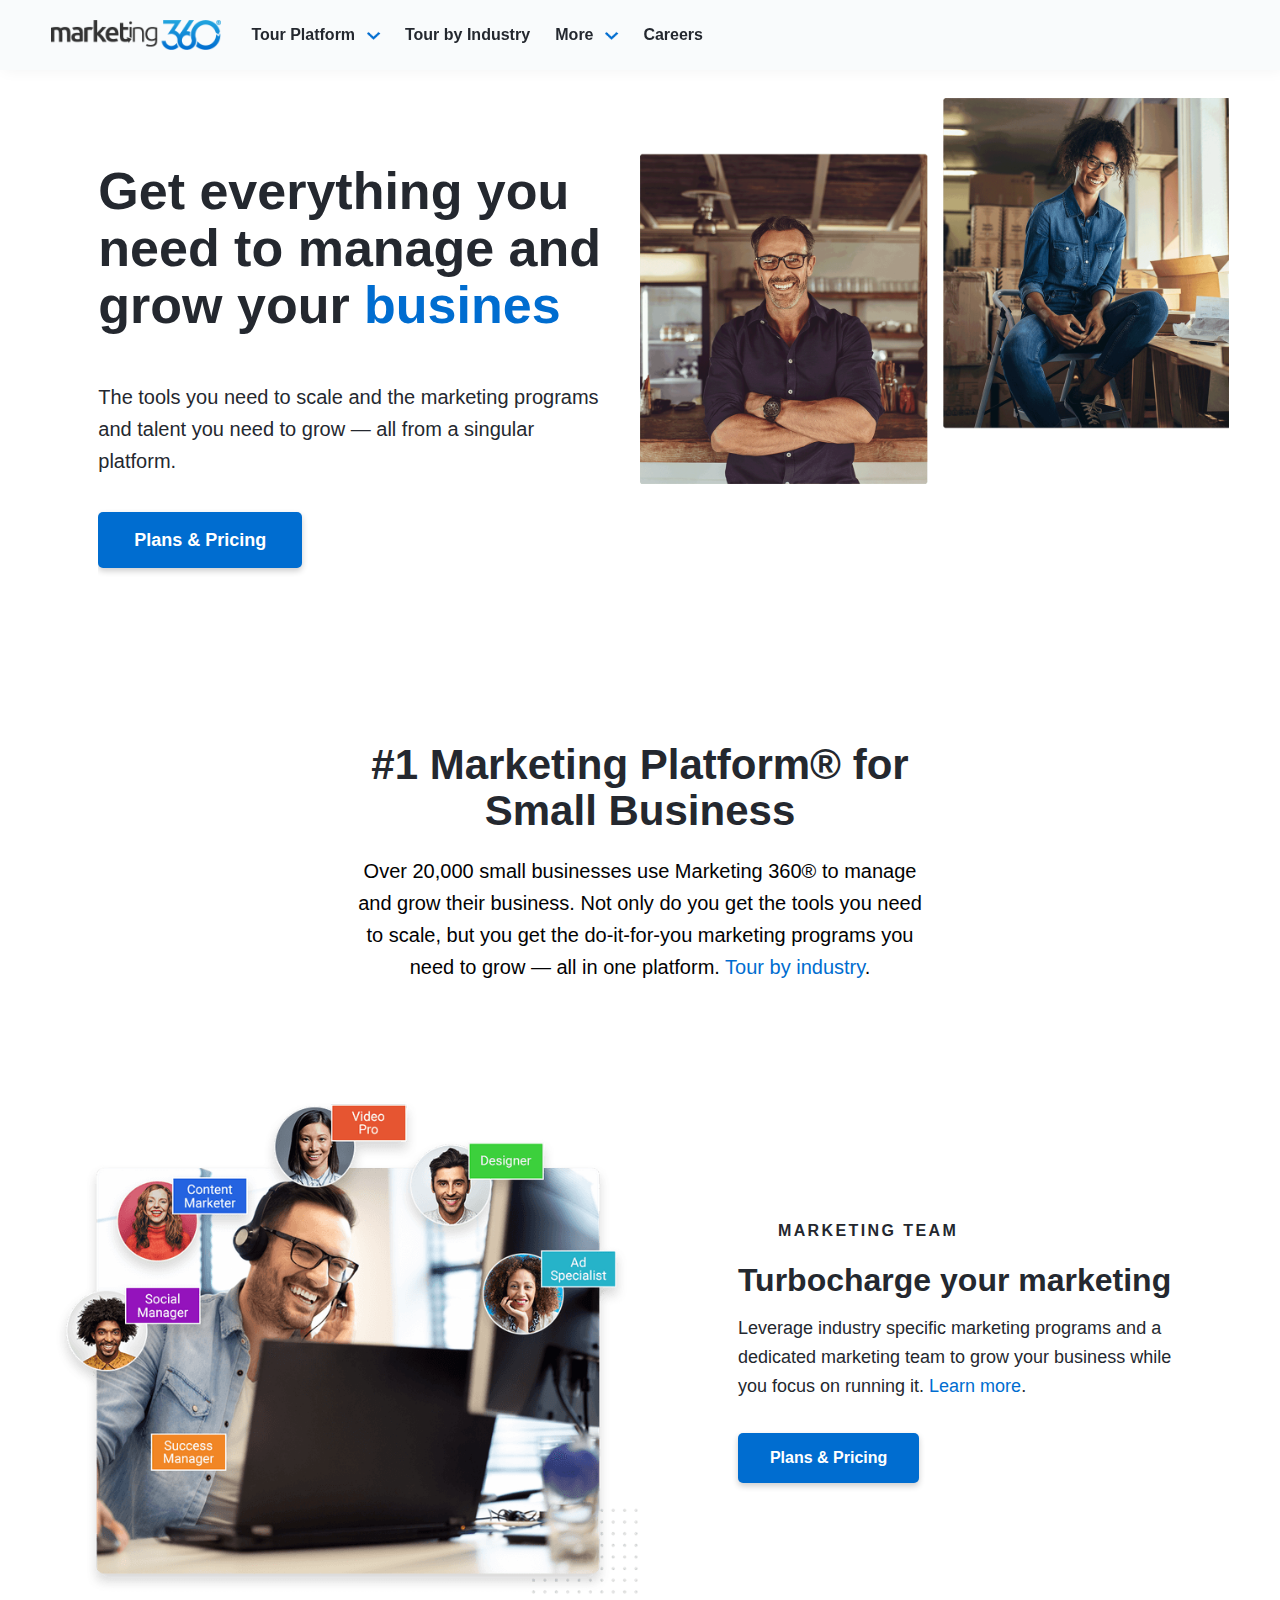
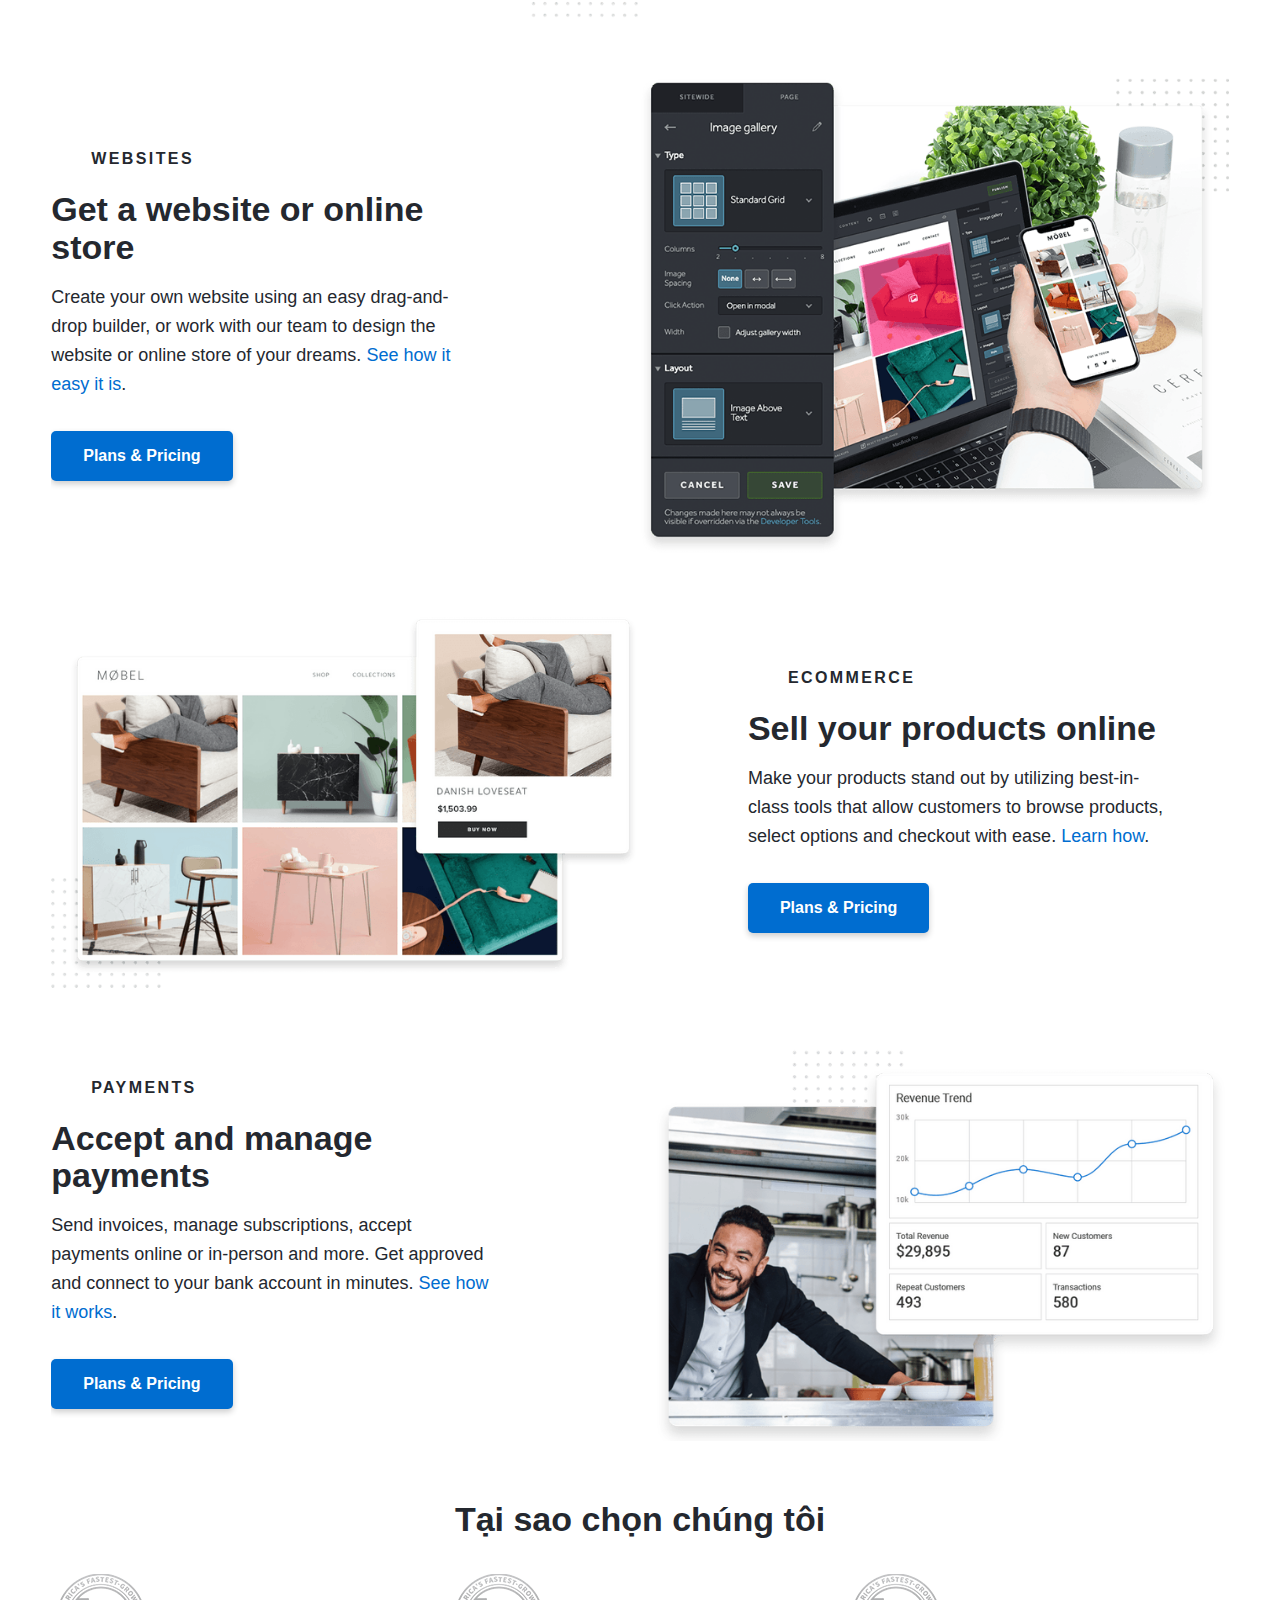
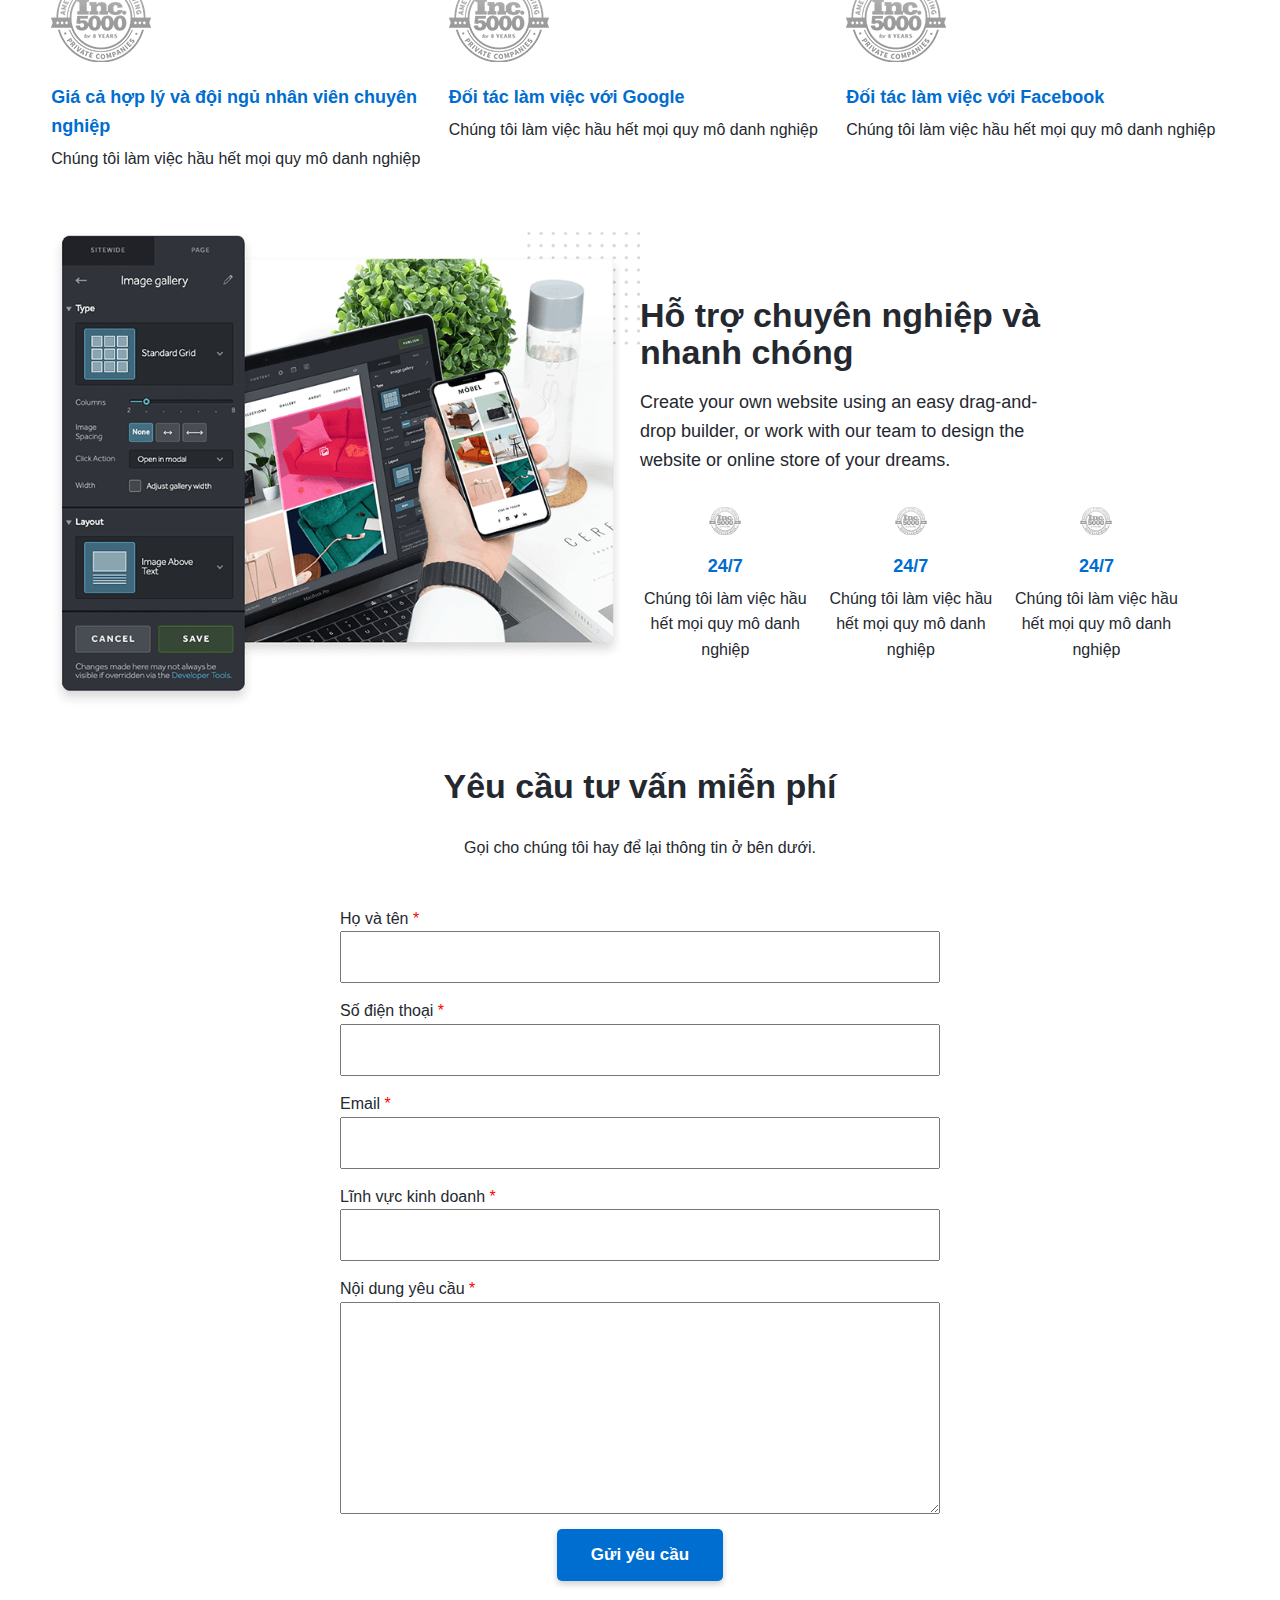
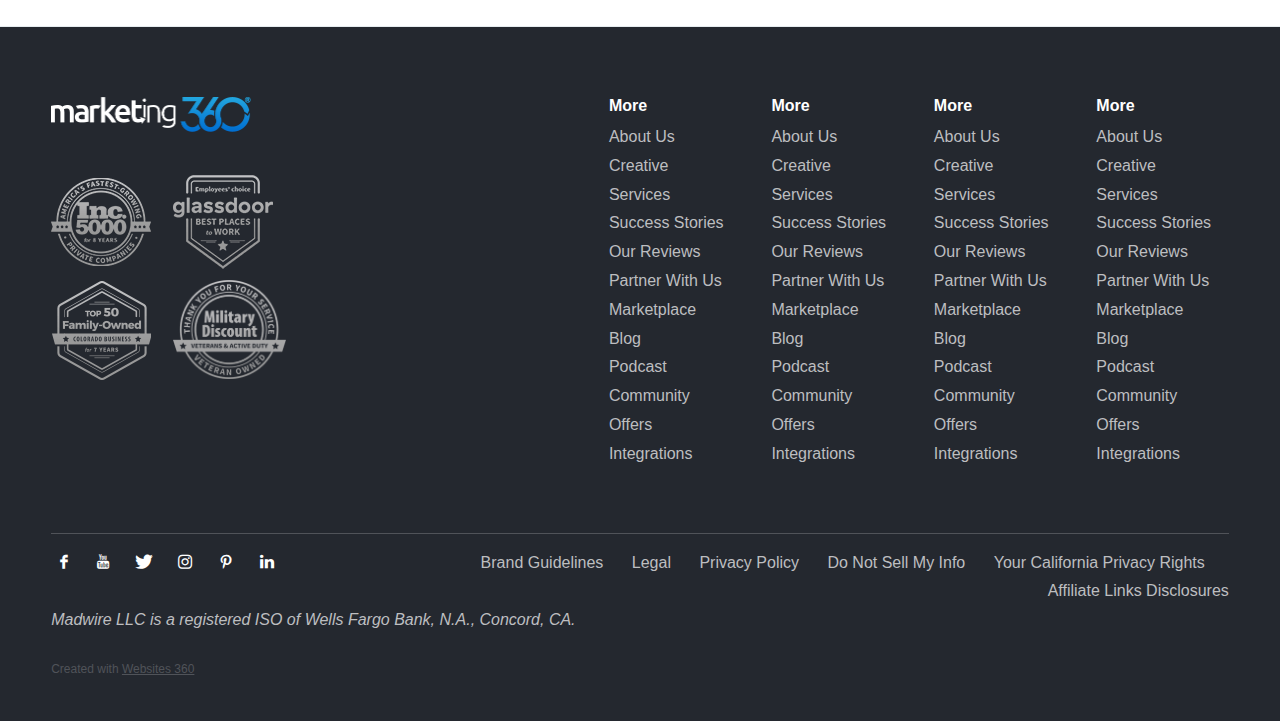
==== commit 5bec8d9e: "Merge branch 'main' of https://github.com/lelamhai/Marketing # Please enter a commit message to expl" ====
--- a/index.html
+++ b/index.html
@@ -33,7 +33,7 @@
                                  <img src="./assets/imgs/logo.png" alt="Marketing 360®" title="Marketing 360®"></a>
                               </h1>
                               <a class="mobileButtonWrap" href="#"></a>
-                              <a id="navTrigger" href="#" style="display:block;" aria-label="Menu" class="">
+                              <a id="navTrigger" href="#" aria-label="Menu" class="h-mobile">
                                  <span class="navIcon">
                                     <svg xmlns="http://www.w3.org/2000/svg" class="navIcon-svg--hamburgerSquare navIcon-svg--w2" viewBox="0 0 20 9">
                                        <line class="line1" x1="0" y1="0" x2="20" y2="0"></line>
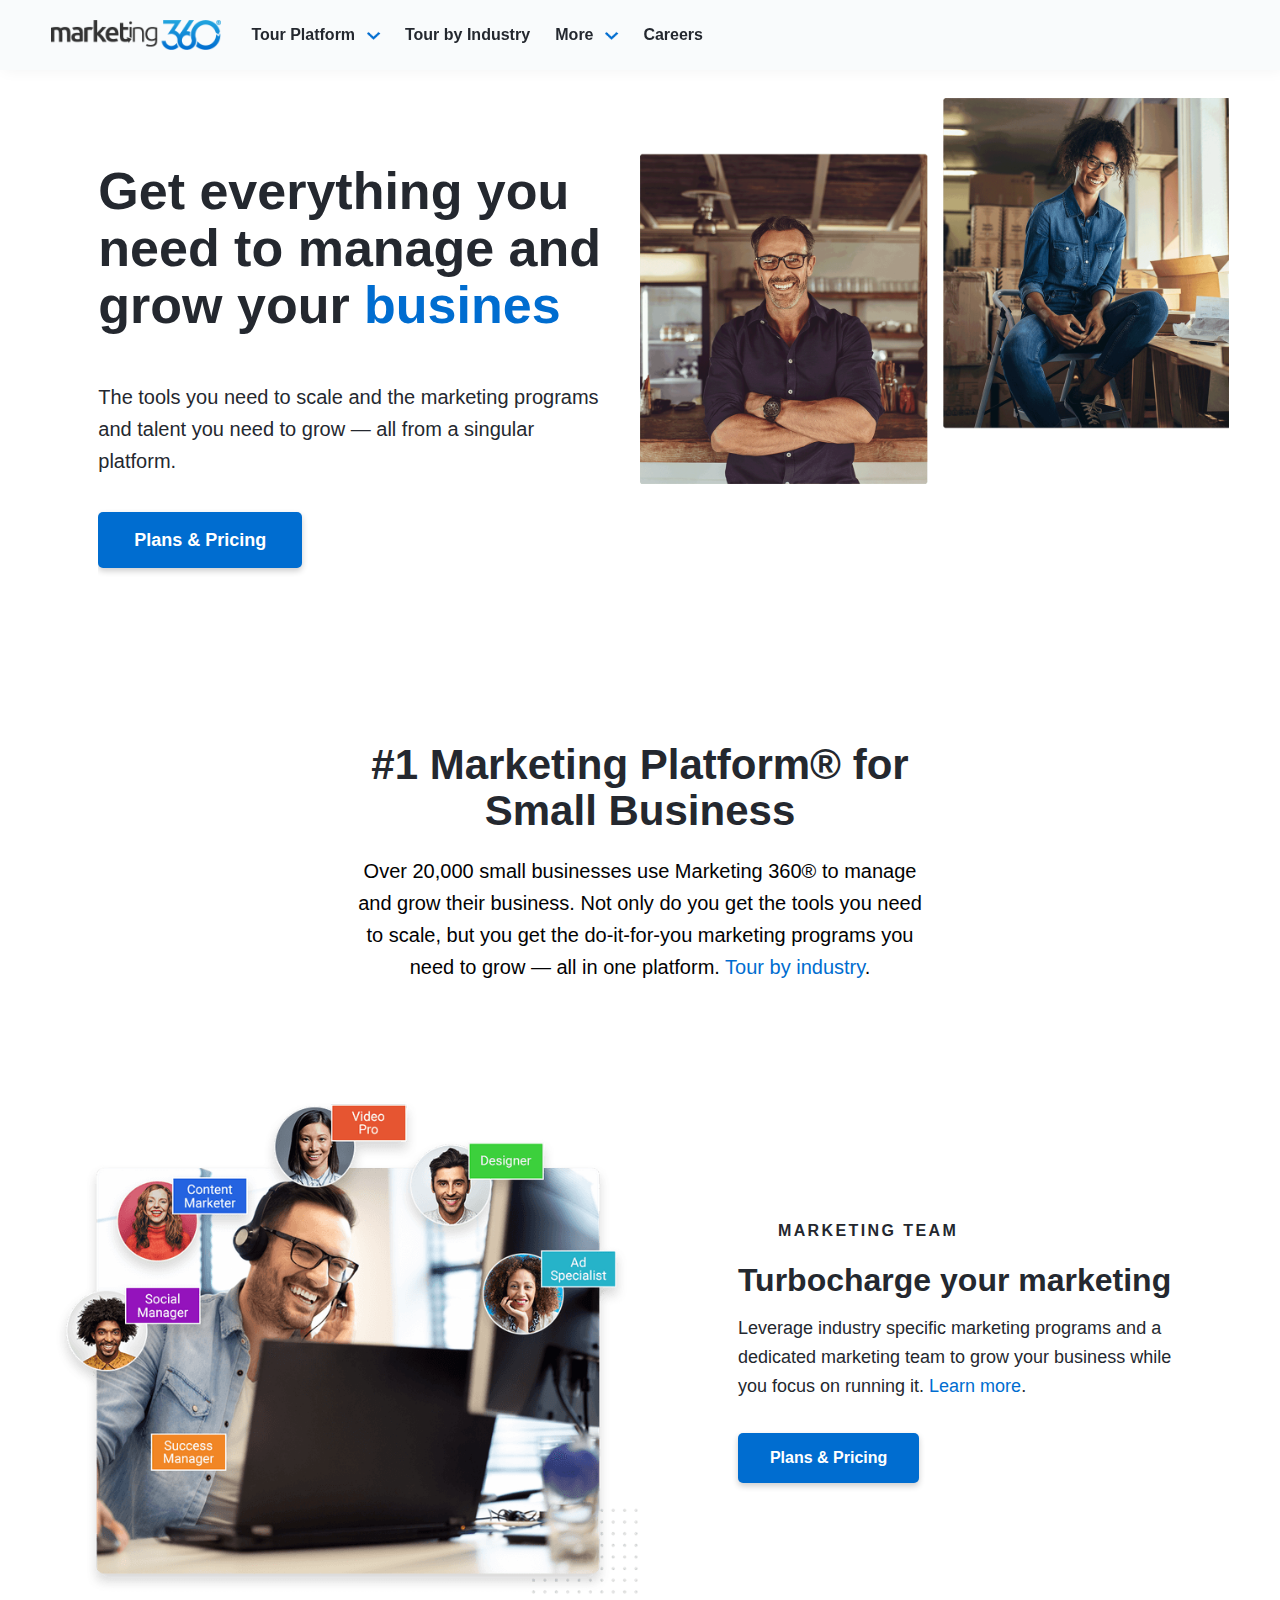
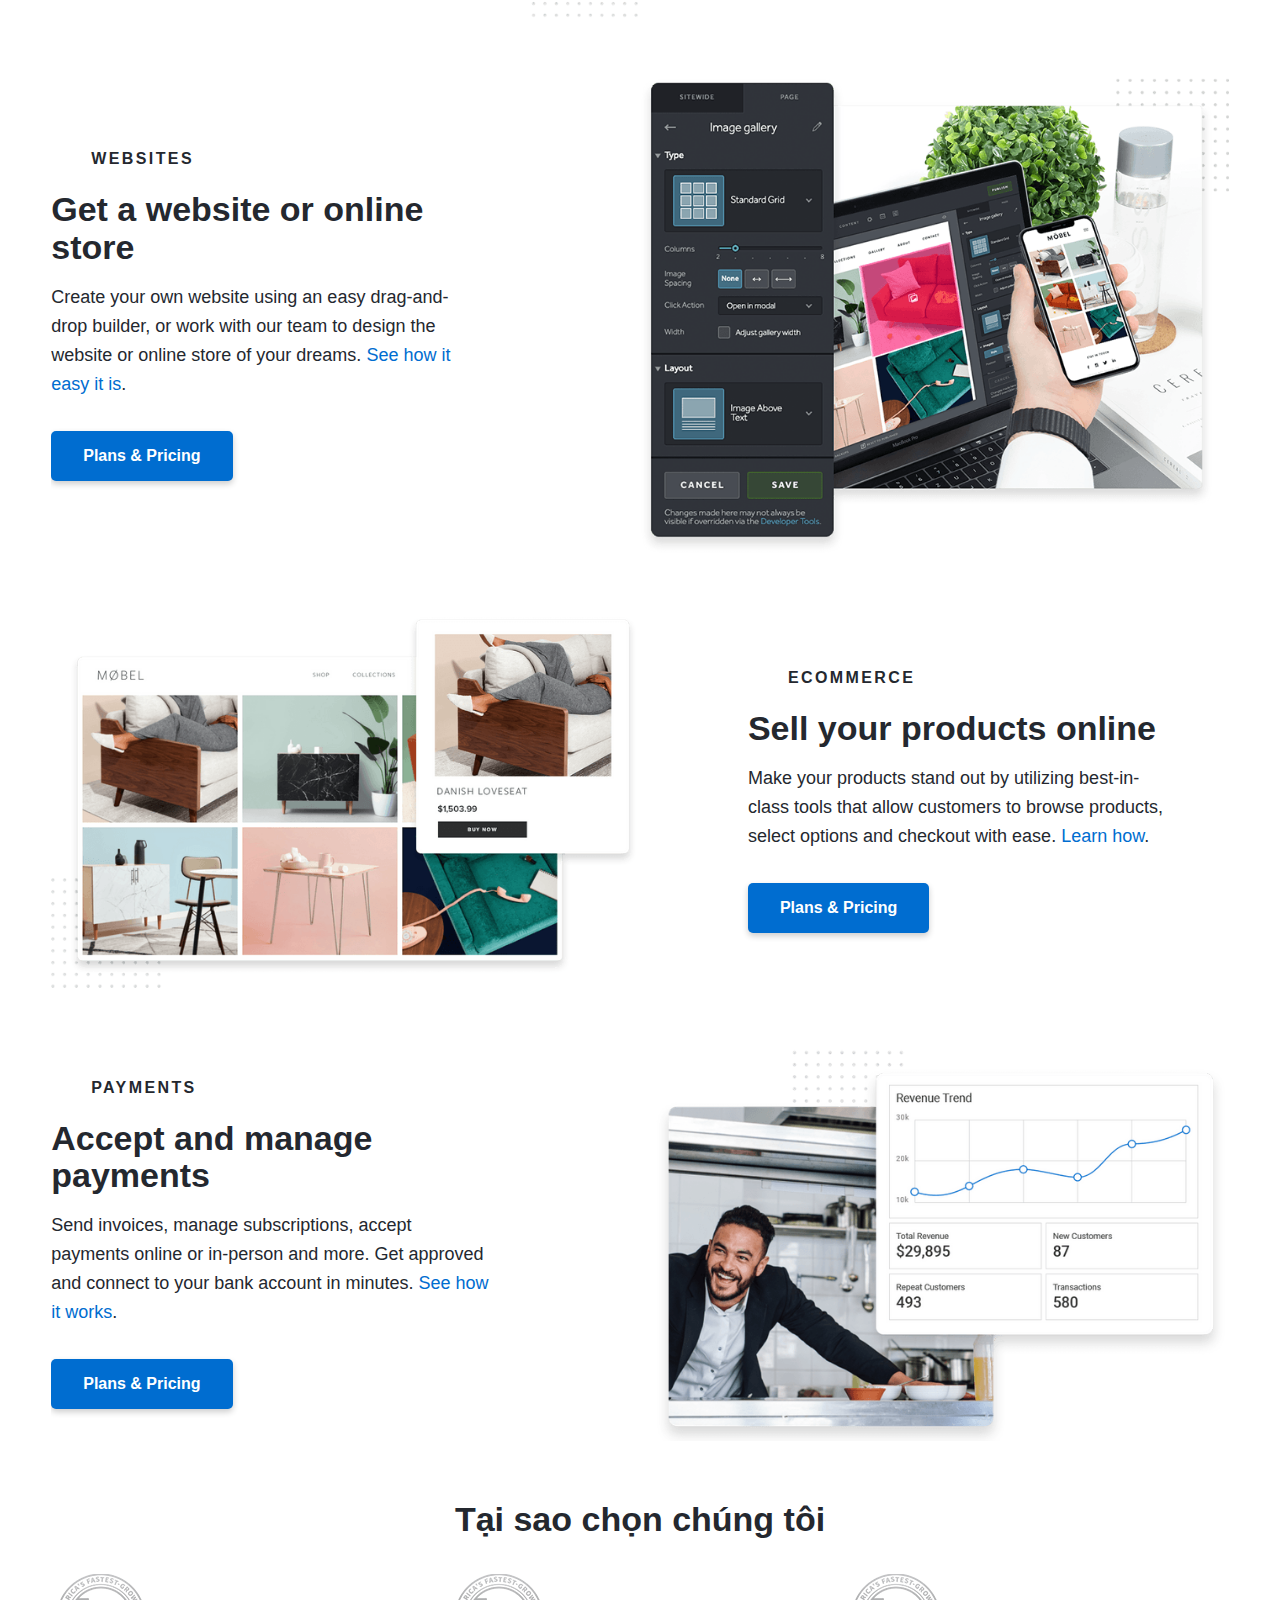
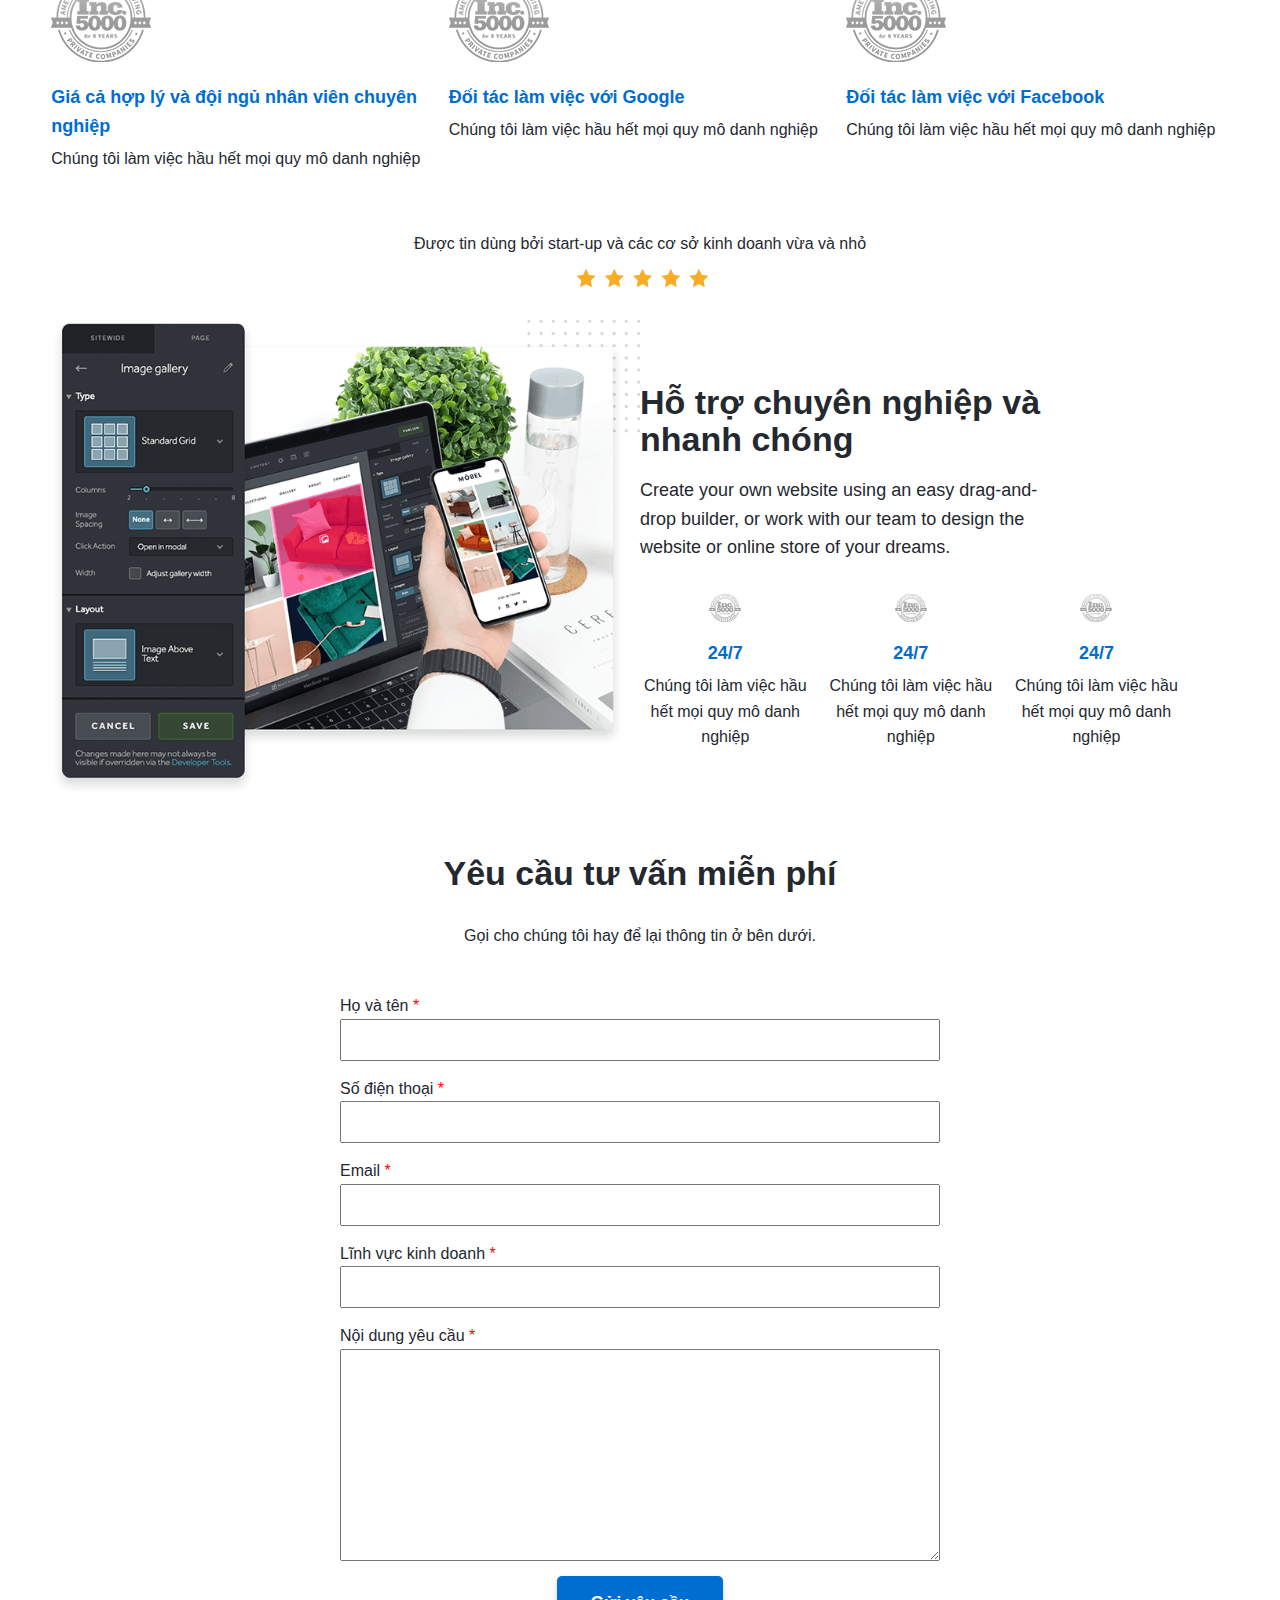
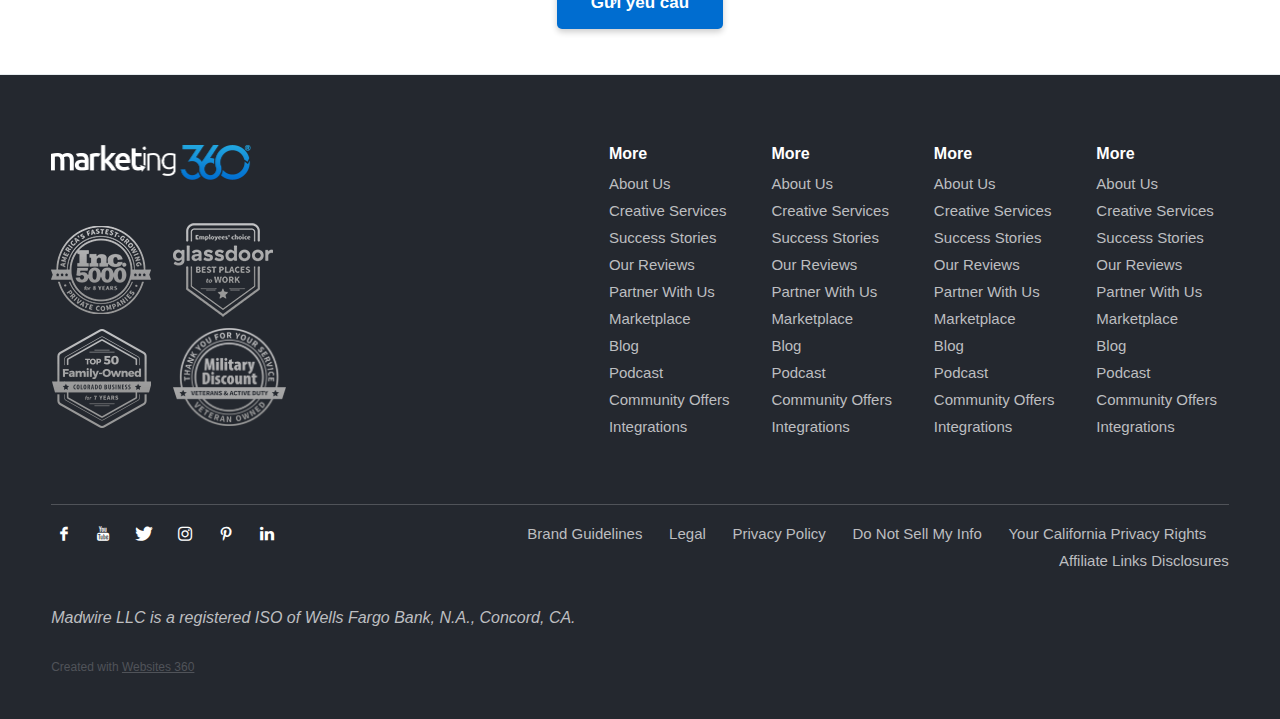
==== commit be5e0d61: "create top page" ====
--- a/index.html
+++ b/index.html
@@ -5,23 +5,23 @@
       <title>Marketing 360® | #1 Marketing Platform® for Small Business</title>
       <meta itemprop="name" content="Marketing 360®">
       <meta name="viewport" content="width=device-width,initial-scale=1,shrink-to-fit=no">
-      <link rel="stylesheet" href="./assets/css/base.css?v=4">
+      <link rel="stylesheet" href="./assets/css/base.css?v=6">
       <link rel="stylesheet" href="./assets/css/page.css?v=1">
-      <link rel="stylesheet" href="./assets/css/vendor-print.css?v=1">
-      <link rel="stylesheet" href="./assets/css/custom.css?v=2">
+      <link rel="stylesheet" href="./assets/css/vendor-print.css?v=2">
+      <link rel="stylesheet" href="./assets/css/custom.css?v=3">
       <link rel="stylesheet" href="./assets/css/icon.css">
-      <link rel="stylesheet" href="./assets/css/style.css">
-      <link rel="stylesheet" href="./assets/css/reponsive.css?v=4">
-      <style>
-          @media only screen and (max-width: 767px) {
-            .navContainer.mobileDropDownNav {
-                opacity: 1;
-                position: relative;
-            }
-          }
-      </style>
-   <body data-site-id="c7cc6c7a55d9438c8f49111c9b6bf109" data-sc-layout="a" data-ajax-prefix="/__" class="noSecondaryContent">
+      <link rel="stylesheet" href="./assets/css/style.css?v=3">
+      <link rel="stylesheet" href="./assets/css/reponsive.css?v=7">
+
+      
+
+      
+   <body>
       <div class="siteWrapper">
+         <div class="page-top">
+            <img src="./assets/imgs/icon/icon_top.png">
+         </div>
+
          <div class="siteInnerWrapper">
             <div class="pageContainer homeSectionPage" id="home">
                <div class="headerAndNavContainer fixedNav">
@@ -33,23 +33,19 @@
                                  <img src="./assets/imgs/logo.png" alt="Marketing 360®" title="Marketing 360®"></a>
                               </h1>
                               <a class="mobileButtonWrap" href="#"></a>
-                              <a id="navTrigger" href="#" aria-label="Menu" class="h-mobile">
-                                 <span class="navIcon">
-                                    <svg xmlns="http://www.w3.org/2000/svg" class="navIcon-svg--hamburgerSquare navIcon-svg--w2" viewBox="0 0 20 9">
-                                       <line class="line1" x1="0" y1="0" x2="20" y2="0"></line>
-                                       <line class="line2" x1="0" y1="4.5" x2="20" y2="4.5"></line>
-                                       <line class="line3" x1="0" y1="9" x2="20" y2="9"></line>
-                                    </svg>
-                                 </span>
+                              <a id="nav-toggle" class="h-mobile">
+                              <span></span>
+                              <span></span>
+                              <span></span>
                               </a>
                            </header>
                            <!-- /headerContent -->
                         </div>
                         <div class="navContainer mobileDropDownNav collapsed h-mobile">
                            <nav class="navContent">
-                              <ul id="navTopLevel" data-mobile-nav-label="Menu" data-mobile-nav-style="dropdown" data-mobile-nav-reveal="push" data-mobile-nav-animation="slide" data-mobile-nav-trigger="icon" data-mobile-nav-icon-position="right" data-home-nav-collapse-min="1" data-subnav-collapse="true" itemscope="" itemtype="http://www.schema.org/SiteNavigationElement" class="mobileDropDownNav">
+                              <ul id="navTopLevel" data-subnav-collapse="true" class="mobileDropDownNav">
                                  <li>
-                                    <span class="navLabel" style="cursor: pointer;">Tour Platform <span class="dropArrow subnavClosed"><img src="https://static.mywebsites360.com/c7cc6c7a55d9438c8f49111c9b6bf109/i/cd837c5e30be400b805e3621089290c9/20/5feFb8zhrk/dropArrow.png?dpr=2" alt="drop arrow"></span></span>
+                                    <span class="navLabel" style="cursor: pointer;">Tour Platform <span class="dropArrow subnavClosed"><img src="./assets/imgs/icon/dropArrow.png" alt="drop arrow"></span></span>
                                     <ul class="subNav" style="display: none;">
                                        <li>
                                           <a href="/marketing-team" itemprop="url" class="tourDesc">
@@ -149,7 +145,7 @@
                                     </a>
                                  </li>
                                  <li>
-                                    <span class="navLabel" style="cursor: pointer;">More <span class="dropArrow subnavClosed"><img src="https://static.mywebsites360.com/c7cc6c7a55d9438c8f49111c9b6bf109/i/cd837c5e30be400b805e3621089290c9/20/5feFb8zhrk/dropArrow.png?dpr=2" alt="drop arrow"></span></span>
+                                    <span class="navLabel" style="cursor: pointer;">More <span class="dropArrow subnavClosed"><img src="./assets/imgs/icon/dropArrow.png" alt="drop arrow"></span></span>
                                     <ul class="subNav" style="display: none;">
                                        <li>
                                           <a href="/about" itemprop="url" class="tourDesc">
@@ -212,23 +208,6 @@
                                     Careers
                                     </a>
                                  </li>
-                                 <!-- <div class="navButtonWrap">
-                                    <li>
-                                       <a href="/contact-us" itemprop="url">
-                                       Call Us
-                                       </a>
-                                    </li>
-                                    <li>
-                                       <a href="https://app.marketing360.com/" class="button navButton" target="_blank" rel="noopener noreferrer" itemprop="url">
-                                       Login
-                                       </a>
-                                    </li>
-                                    <li>
-                                       <a href="/signup" class="button navButton" itemprop="url">
-                                       Plans &amp; Pricing
-                                       </a>
-                                    </li>
-                                 </div> -->
                               </ul>
                            </nav>
                            <!-- /navContent -->
@@ -433,7 +412,7 @@
                   <!-- headerAndNavContent -->
                </div>
                <!-- /headerAndNavContainer -->
-               <div class="primaryAndSecondaryContainer" style="margin-top: 74px;">
+               <div class="primaryAndSecondaryContainer">
                   <div class="primaryAndSecondaryContent">
                      <div class="primaryContentContainer">
                         <section class="primaryContent" role="main">
@@ -702,9 +681,17 @@
                               </div>
                               <!-- /blockContent -->
                            </div>
+
                            <!-- /blockContainer -->
                            <!-- /blockContainer -->
                            <div class="blockContainer blockWrap_e395c21b342b4399846a8027b582a693 fsMed txa0 bmg0 lstSyNrmlzd bw0 sy0 blockAnim blockAnim--fadeUp">
+                              <div class="title-star">Được tin dùng bởi start-up và các cơ sở kinh doanh vừa và nhỏ</div>
+                              <div class="blockInnerContent h-blockInnerContent">
+                                 <ul class="ratings">
+                                    <li><img src="./assets/imgs/gold-stars2.png" alt="stars" class="contentImg"></li>
+                                 </ul>
+                                
+                               </div>
                               <div class="blockContent block_e395c21b342b4399846a8027b582a693  layoutD layoutD--vAlign1 imgWidth--50 hasImg">
                                  <div class="blockText">
                                     <h2 class="contentTitle">
@@ -770,6 +757,7 @@
                                  <p>Gọi cho chúng tôi hay để lại thông tin ở bên dưới.</p>
                               </h6>
                               <div class="blockContent">
+                                 
                                  <div class="wrap-info">
                                     <div class="wrap-fullname wrap-input">
                                        <div class="label">
@@ -989,7 +977,7 @@
                            <!-- /blockContent -->
                         </div>
                         <!-- /blockContainer -->
-                        <div class="blockContainer blockWrap_fa057ddf9b664c9eb3b18792662343c1 ">
+                        <div class="blockContainer blockWrap_fa057ddf9b664c9eb3b18792662343c1" style="padding-top: 30px;">
                            <div class="blockContent block_fa057ddf9b664c9eb3b18792662343c1  paymentDisclaimer">
                               <div class="blockInnerContent">
                                  <p>Madwire LLC is a registered ISO of Wells Fargo Bank, N.A., Concord, CA.</p>
@@ -1013,14 +1001,8 @@
          </div>
          <!-- /siteInnerWrapper -->
       </div>
-      <!-- <a id="navTrigger" href="#" style="display:block;" aria-label="Menu">
-         <span class="navIcon">
-             <svg xmlns="http://www.w3.org/2000/svg" class="navIcon-svg--hamburgerSquare navIcon-svg--w2" viewBox="0 0 20 9">
-         <line class="line1" x1="0" y1="0" x2="20" y2="0"/>
-         <line class="line2" x1="0" y1="4.5" x2="20" y2="4.5"/>
-         <line class="line3" x1="0" y1="9" x2="20" y2="9"/>
-         </svg>
-         </span>
-         </a> -->
+      <script src="//code.jquery.com/jquery-1.12.4.min.js"></script>
+      <script src="./assets/js/animation.js"></script>
+      <script src="./assets/js/main.js?v=1"></script>
    </body>
 </html>--- a/assets/css/base.css
+++ b/assets/css/base.css
@@ -8930,9 +8930,9 @@
   #navTopLevel.mobileDropDownNav {
     overflow: hidden;
   }
-  #navTopLevel.mobileDropDownNav.collapsed {
+  /* #navTopLevel.mobileDropDownNav.collapsed {
     height: 0;
-  }
+  } */
   .navContainer.mobileDropDownNav {
     overflow: hidden;
     padding-top: 0;
--- a/assets/css/style.css
+++ b/assets/css/style.css
@@ -1,4 +1,85 @@
+.page-top {
+   position: fixed;
+   right: 4%;
+   bottom: 4%;
+   z-index: 2;
+   cursor: pointer;
+   display: none;
+}
+
+.page-top img {
+   width: 64px;
+   height: auto;
+}
+
+/* header */
+#nav-toggle {
+   width: 30px;
+   height: 30px;
+   cursor: pointer;
+   transform: rotate(0deg);
+   position: absolute;
+   top: 0;
+   right: 0;
+}
+
+#nav-toggle span {
+   background-color: black;
+   width: 100%;
+   height: 3px;
+   border-radius: 1px;
+   display: block;
+   position: absolute;
+   left: 0;
+   content: "";
+   transition: 0.5s ease-in-out;
+}
+
+#nav-toggle span {
+   background-color: rgb(0, 0, 0);
+}
+
+#nav-toggle span:nth-child(1) {
+   top: 4px;
+   transform-origin: left center;
+}
+
+#nav-toggle span:nth-child(2) {
+   top: 12px;
+   transform-origin: left center;
+}
+#nav-toggle span:nth-child(3) {
+   top: 20px;
+   transform-origin: left center;
+}
+
+#nav-toggle.open span:nth-child(1) {
+   transform: rotate(45deg);
+   top: 3px;
+   left: 4px;
+}
+#nav-toggle.open span:nth-child(2) {
+   width: 0%;
+   opacity: 0;
+}
+#nav-toggle.open span:nth-child(3) {
+   transform: rotate(-45deg);
+   top: 25px;
+   left: 4px;
+}
 /* body */
+.primaryAndSecondaryContainer {
+   margin-top: 74px;
+}
+
+.title-star {
+   text-align: center;
+}
+
+.h-blockInnerContent {
+   text-align: center;
+}
+
 .h-contentTitle {
     text-align: center;
     font-size: 34px;
@@ -130,7 +211,7 @@
 
 .input-info input {
     width: 100%;
-    padding: 15px 10px;
+    padding: 10px;
 }
 
 .input-info textarea {
@@ -176,4 +257,8 @@
 
 .h-right-footer {
     padding-left: 30px !important;
+}
+
+.unstyledList {
+   font-size: 15px;
 }--- a/assets/css/reponsive.css
+++ b/assets/css/reponsive.css
@@ -20,6 +20,19 @@
 Responsive CSS Landscape Mobile
 ========================================================================== */
 @media only screen and (min-width: 561px) and (max-width: 767px) {
+  .navContainer.mobileDropDownNav {
+    opacity: 1;
+    position: relative;
+  }
+
+  .primaryAndSecondaryContainer {
+    margin-top: 0px;
+  }
+
+  .navContainer {
+    height: 246px;
+  }
+
   .h-mobile {
     display: block;
   }
@@ -61,12 +74,25 @@
     padding-left: 0 !important;
     padding-top: 30px !important;
   }
+  
 }
 
 /* ==========================================================================
 Responsive CSS Portrait Mobile
 ========================================================================== */
 @media only screen and (min-width: 100px) and (max-width: 560px) {
+  .navContainer.mobileDropDownNav {
+    opacity: 1;
+    position: relative;
+  }
+  .primaryAndSecondaryContainer {
+    margin-top: 0px;
+  }
+
+  .navContainer {
+    height: 246px;
+  }
+
   .h-mobile {
     display: block;
   }
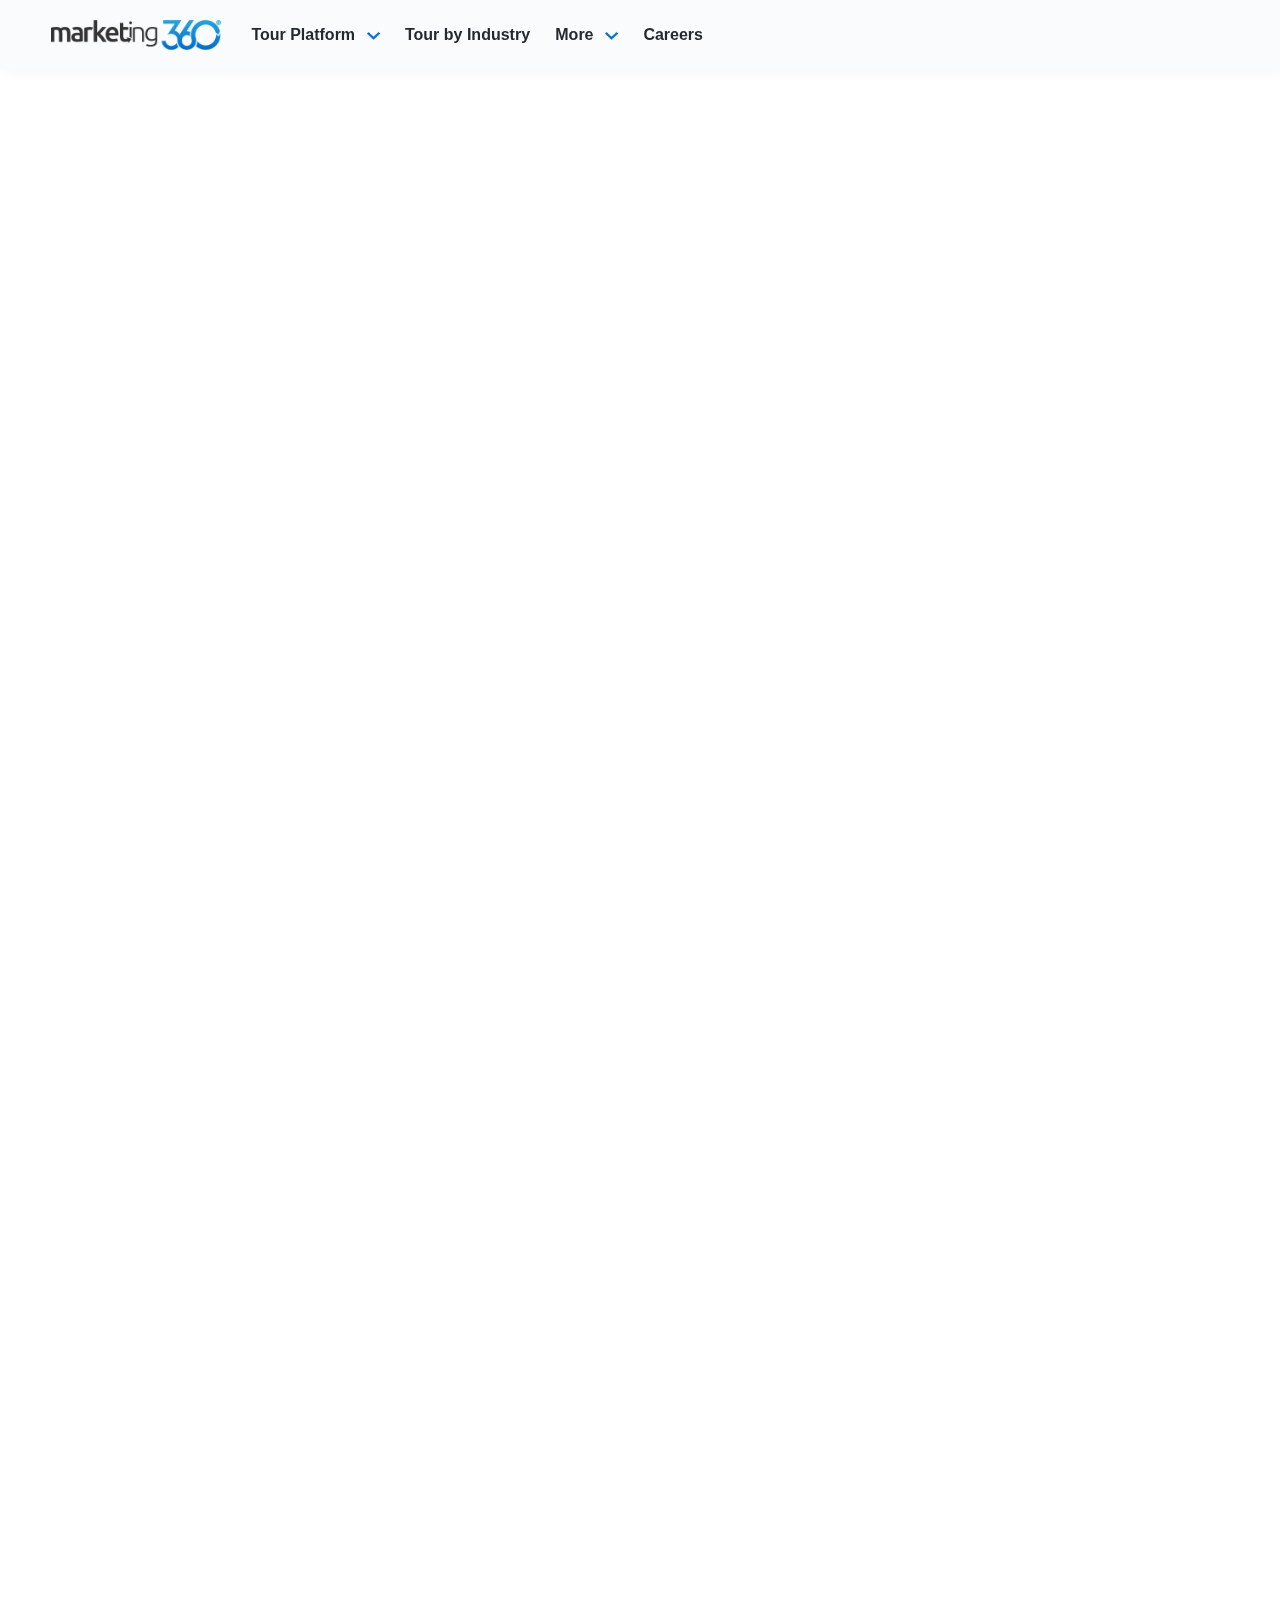
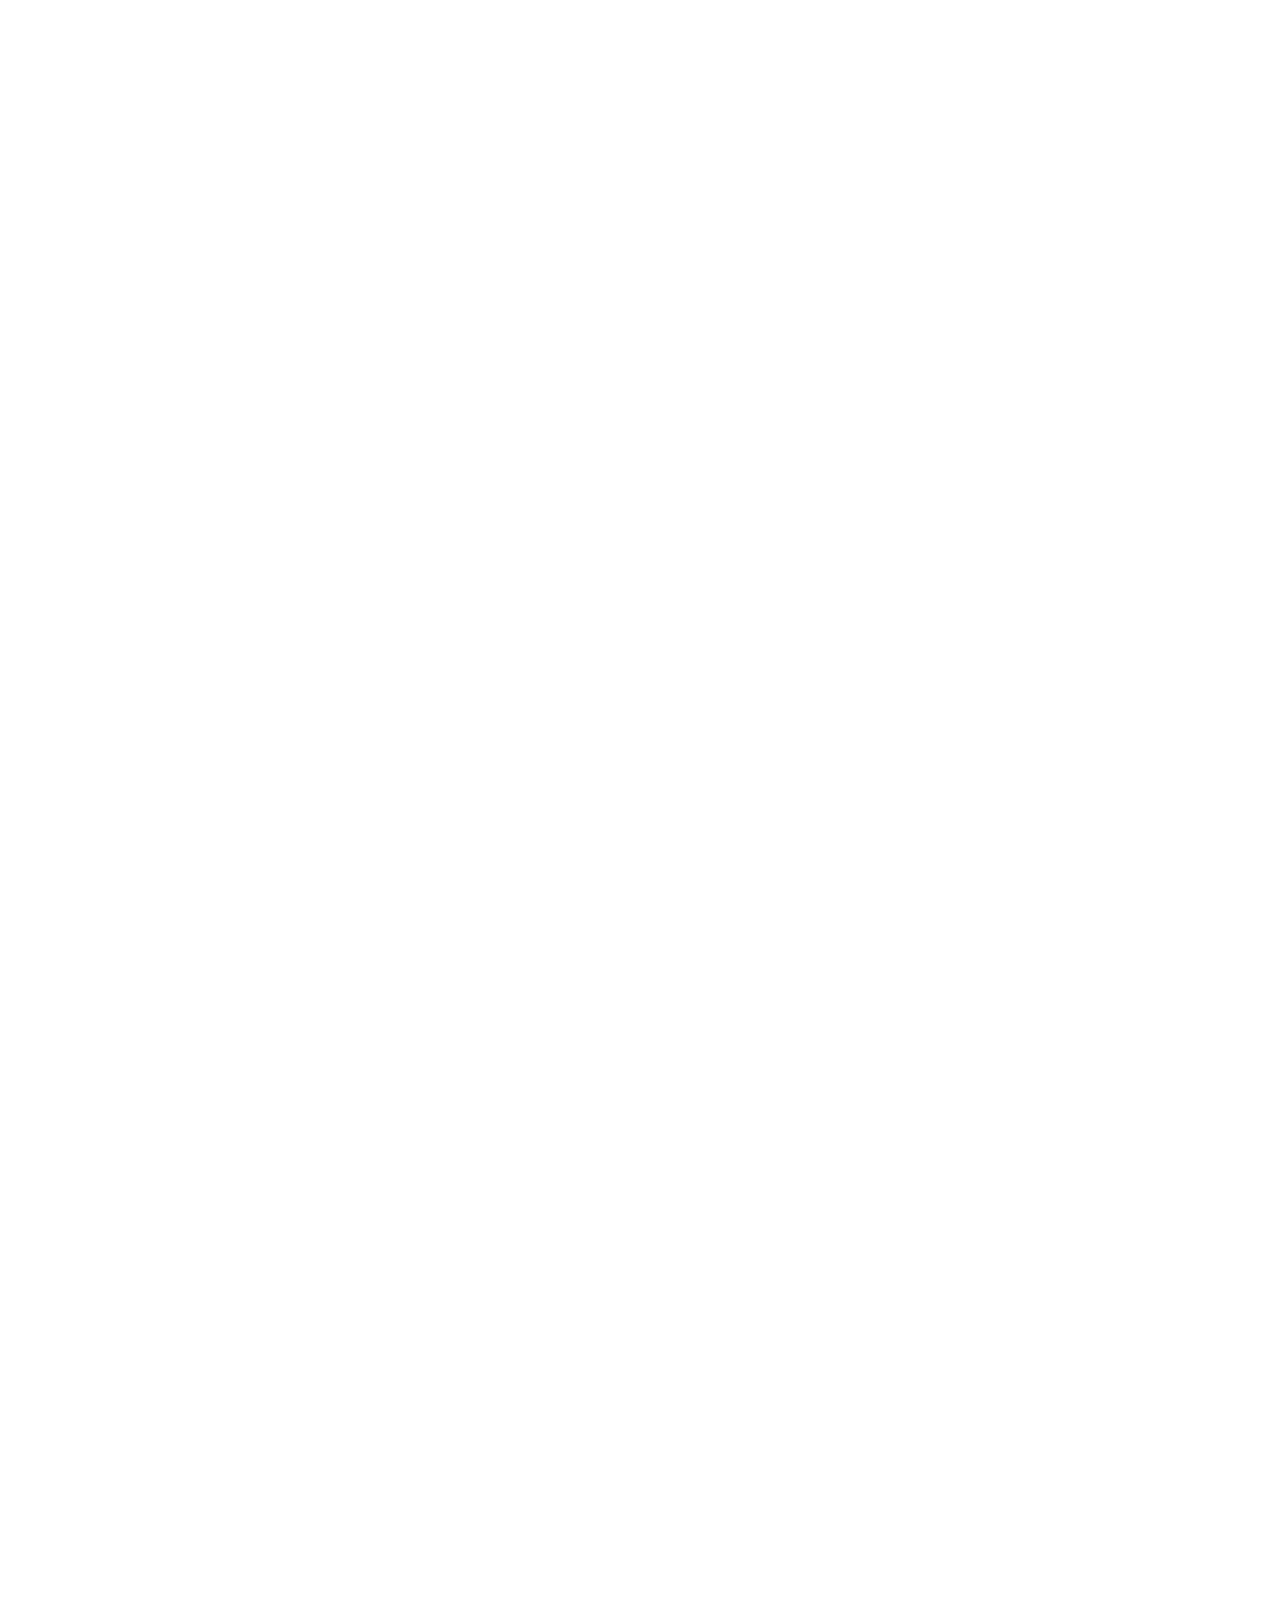
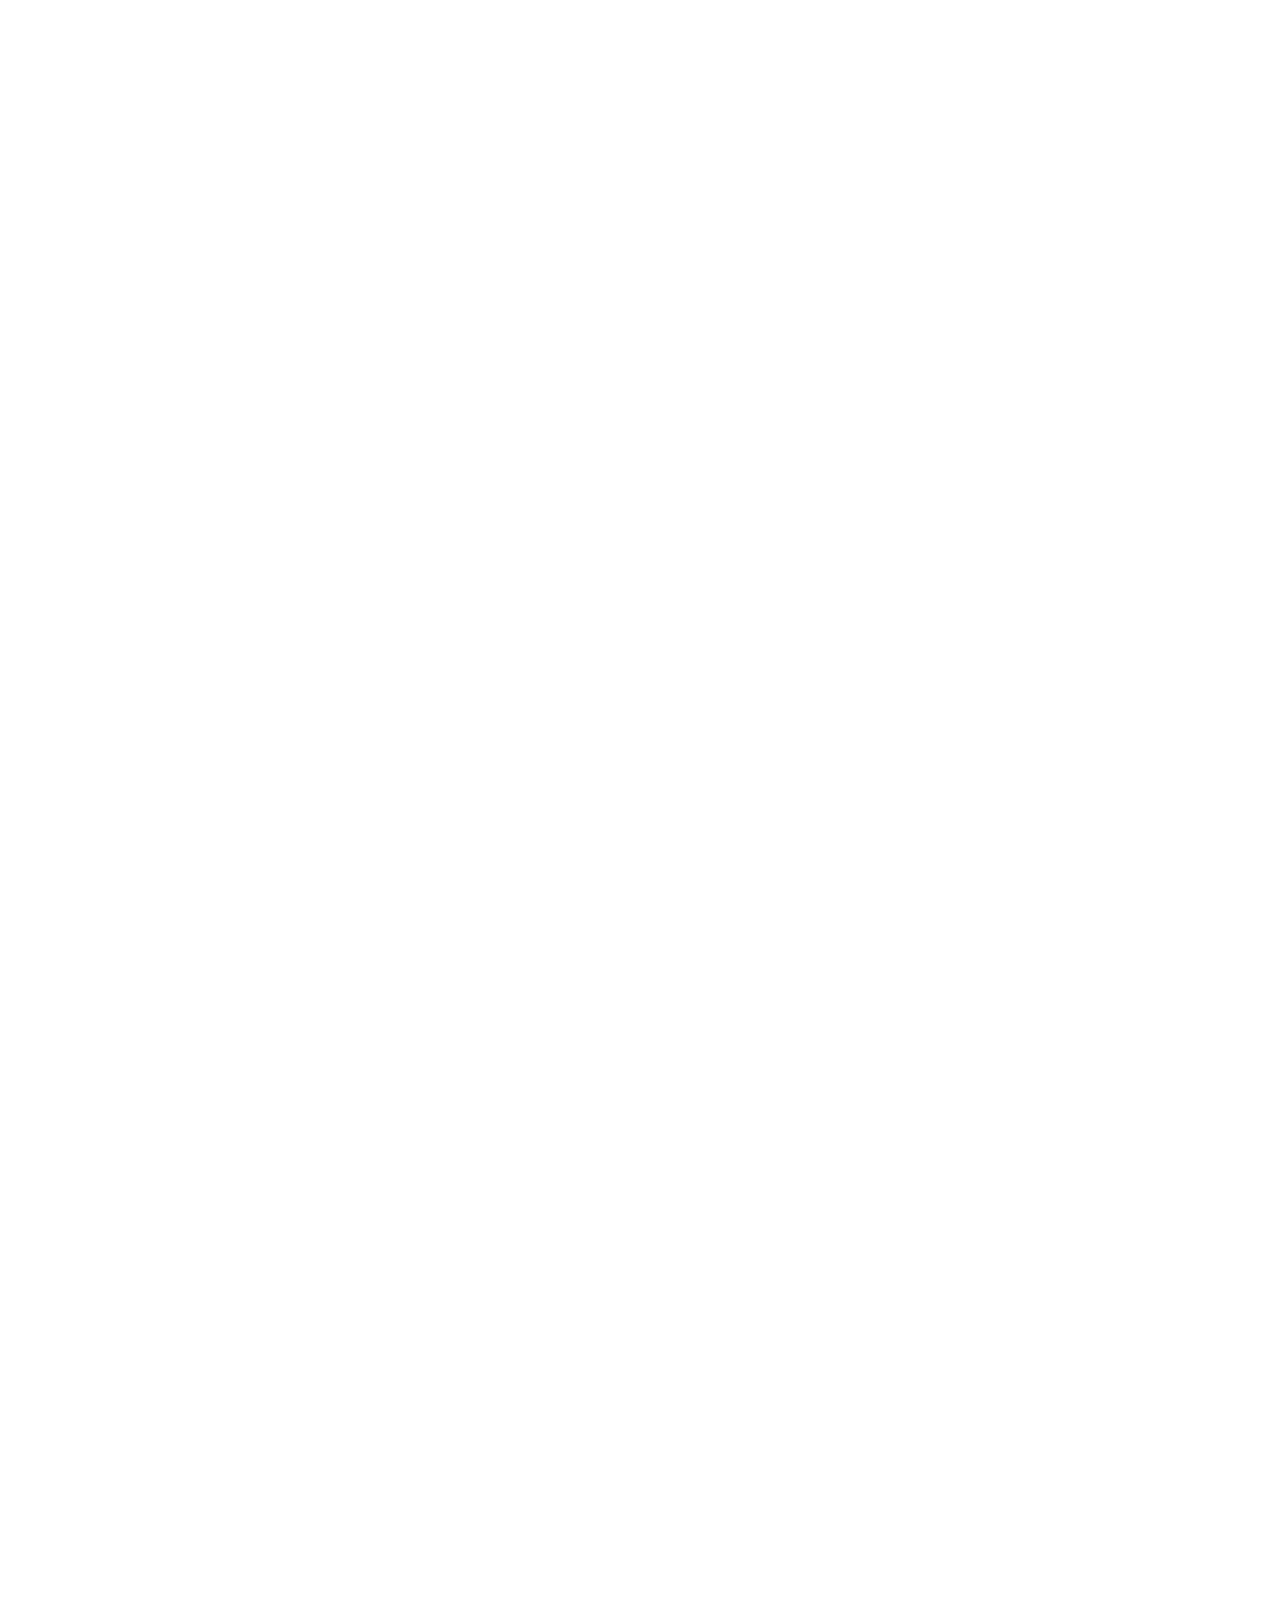
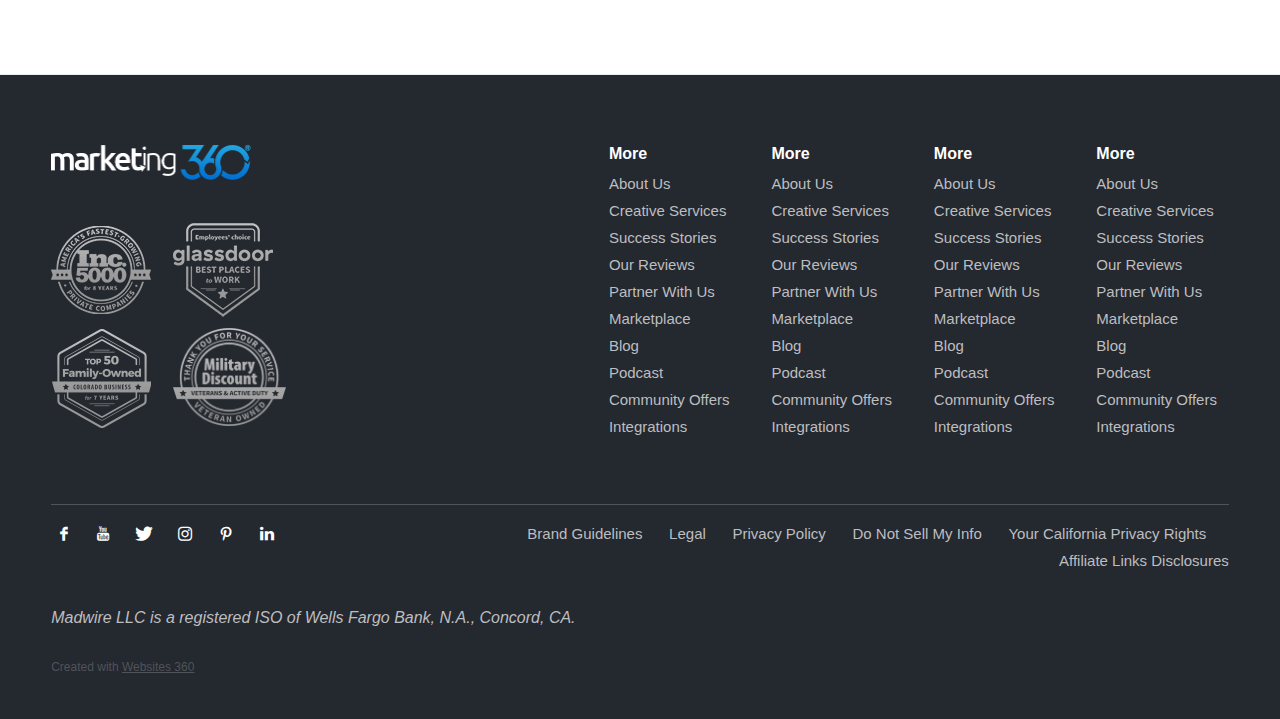
==== commit 3fc5d3d5: "add animation" ====
--- a/index.html
+++ b/index.html
@@ -2,9 +2,10 @@
 <html lang="en">
    <head>
       <meta http-equiv="Content-Type" content="text/html; charset=UTF-8">
-      <title>Marketing 360® | #1 Marketing Platform® for Small Business</title>
+      <title>Marketing 360®</title>
       <meta itemprop="name" content="Marketing 360®">
       <meta name="viewport" content="width=device-width,initial-scale=1,shrink-to-fit=no">
+      <link rel="icon" href="favicon.png" sizes="16x16" type="image/png">
       <link rel="stylesheet" href="./assets/css/base.css?v=6">
       <link rel="stylesheet" href="./assets/css/page.css?v=1">
       <link rel="stylesheet" href="./assets/css/vendor-print.css?v=2">
@@ -12,8 +13,13 @@
       <link rel="stylesheet" href="./assets/css/icon.css">
       <link rel="stylesheet" href="./assets/css/style.css?v=3">
       <link rel="stylesheet" href="./assets/css/reponsive.css?v=7">
+      <link rel="stylesheet" href="./assets/css/animation.css?v=2">
 
-      
+      <style>
+         .blue {
+            color: #006dd0;
+         }
+      </style>
 
       
    <body>
@@ -416,7 +422,7 @@
                   <div class="primaryAndSecondaryContent">
                      <div class="primaryContentContainer">
                         <section class="primaryContent" role="main">
-                           <div class="blockContainer blockWrap_e36a212bc2b840c68d579c5ae522ca75 fsMed txa0 bmg0 lstSyNrmlzd bw0 sy0 blockAnim blockAnim--fadeRight" itemscope="" itemtype="http://schema.org/ImageGallery">
+                           <div class="blockContainer anim fadeup js-anim blockWrap_e36a212bc2b840c68d579c5ae522ca75 fsMed txa0 bmg0 lstSyNrmlzd bw0 sy0 blockAnim blockAnim--fadeRight" itemscope="" itemtype="http://schema.org/ImageGallery">
                               <div class="blockContent imageGallery imagesCollection block_e36a212bc2b840c68d579c5ae522ca75  layoutA blockContentBleed hasImg hasStackedGallery deferredLoadGallery imgOnly" data-image-count="1" data-pagination-anim="none" data-pagenum="1" data-img-server="https://static.mywebsites360.com" data-gallery-block-id="e36a212bc2b840c68d579c5ae522ca75" data-large-img-opts="2GTQbgiNxerRr5gcT6hkjr8dsnb6NBTxXMi2obS">
                                  <div class="blockImg">
                                     <ul class="stackedGallery galleryWrapper imagesLoaded" data-collections="[base64]">
@@ -430,7 +436,7 @@
                               <!-- /blockContent -->
                            </div>
                            <!-- /blockContainer -->
-                           <div class="industryWrap">
+                           <div class="industryWrap anim fadeup js-anim">
                               <div class="blockContainer blockWrap_d53e455f20924c9e9d225a6cf57f288e fsMed txa0 bmg0 lstsy1 bw0 sy0 blockAnim blockAnim--fadeUp">
                                  <div class="blockContent block_d53e455f20924c9e9d225a6cf57f288e  blockContentBleed industryIntro">
                                     <div class="blockInnerContent">
@@ -498,7 +504,7 @@
                            <!-- /blockContainer -->
                            <!-- /blockContainer -->
                            <!-- /blockContainer -->
-                           <div id="explore" class="blockContainer blockWrap_e102cfb01feb45a5a922f4eafc3ab1b1 fsMed txa0 bmg0 lstSyNrmlzd bw0 sy0 blockAnim blockAnim--fade">
+                           <div id="explore" class="blockContainer anim fadeup js-anim blockWrap_e102cfb01feb45a5a922f4eafc3ab1b1 fsMed txa0 bmg0 lstSyNrmlzd bw0 sy0 blockAnim blockAnim--fade">
                               <div class="blockContent block_e102cfb01feb45a5a922f4eafc3ab1b1  layoutA">
                                  <div class="blockText">
                                     <h2 class="contentTitle"><span class="maxWidth--contentTitle">#1 Marketing Platform® for Small Business</span></h2>
@@ -514,7 +520,7 @@
                            </div>
                            <!-- /blockContainer -->
                            <!-- /blockContainer -->
-                           <div class="blockContainer blockWrap_f786a8ec71554741a1390a1098432968 fsMed txa0 bmg0 lstSyNrmlzd bw0 sy0 blockAnim blockAnim--fadeUp">
+                           <div class="blockContainer anim fadeup js-anim blockWrap_f786a8ec71554741a1390a1098432968 fsMed txa0 bmg0 lstSyNrmlzd bw0 sy0 blockAnim blockAnim--fadeUp">
                               <div class="blockContent block_f786a8ec71554741a1390a1098432968  layoutC layoutC--vAlign1 imgWidth--50 hasImg">
                                  <div class="blockImg"><a href="#"><img src="./assets/imgs/team-2021.png" data-asset="f4968bc1a4cd407fbb9961518e631bd3" alt="team-2021.png" data-mod="width:700" class="contentImg"></a></div>
                                  <div class="blockText">
@@ -545,7 +551,7 @@
                            </div>
                            <!-- /blockContainer -->
                            <!-- /blockContainer -->
-                           <div class="blockContainer blockWrap_e395c21b342b4399846a8027b582a693 fsMed txa0 bmg0 lstSyNrmlzd bw0 sy0 blockAnim blockAnim--fadeUp">
+                           <div class="blockContainer anim fadeup js-anim blockWrap_e395c21b342b4399846a8027b582a693 fsMed txa0 bmg0 lstSyNrmlzd bw0 sy0 blockAnim blockAnim--fadeUp">
                               <div class="blockContent block_e395c21b342b4399846a8027b582a693  layoutD layoutD--vAlign1 imgWidth--50 hasImg">
                                  <div class="blockImg"><a href="#"><img src="./assets/imgs/website_smlOptNw.png" data-asset="da8dfff83b2d45999de1ac441bbac5ce" alt="website_smlOptNw.png" data-mod="width:700" class="contentImg"></a></div>
                                  <div class="blockText">
@@ -574,7 +580,7 @@
                            </div>
                            <!-- /blockContainer -->
                            <!-- /blockContainer -->
-                           <div class="blockContainer blockWrap_d860c1cedb9744a281daa7870cd0e0df fsMed txa0 bmg0 lstSyNrmlzd bw0 sy0 blockAnim blockAnim--fadeUp">
+                           <div class="blockContainer anim fadeup js-anim blockWrap_d860c1cedb9744a281daa7870cd0e0df fsMed txa0 bmg0 lstSyNrmlzd bw0 sy0 blockAnim blockAnim--fadeUp">
                               <div class="blockContent block_d860c1cedb9744a281daa7870cd0e0df  layoutC layoutC--vAlign1 imgWidth--50 hasImg">
                                  <div class="blockImg"><a href="#"><img src="./assets/imgs/sellProductsOnline.png" data-asset="d174c7d21c44438e98ac532c447aaf1b" alt="sellProductsOnline.png" data-mod="width:700" class="contentImg"></a></div>
                                  <div class="blockText">
@@ -605,7 +611,7 @@
                            </div>
                            <!-- /blockContainer -->
                            <!-- /blockContainer -->
-                           <div class="blockContainer blockWrap_fa3261865d9845348d53958d8a02bbfc fsMed txa0 bmg0 lstSyNrmlzd bw0 sy0 blockAnim blockAnim--fadeUp">
+                           <div class="blockContainer anim fadeup js-anim blockWrap_fa3261865d9845348d53958d8a02bbfc fsMed txa0 bmg0 lstSyNrmlzd bw0 sy0 blockAnim blockAnim--fadeUp">
                               <div class="blockContent block_fa3261865d9845348d53958d8a02bbfc  layoutD layoutD--vAlign1 imgWidth--50 hasImg">
                                  <div class="blockImg"><a href="#"><img src="./assets/imgs/Restaurant-AssetsIntel.png" data-asset="e1f43ef91a9140a2aed952b7833a9d59" alt="Restaurant-AssetsIntel.png" data-mod="width:700" data-tags="[&quot;payments&quot;]" class="contentImg"></a></div>
                                  <div class="blockText">
@@ -634,9 +640,9 @@
                            </div>
                            <!-- /blockContainer -->
                            <!-- /blockContainer -->
-                           <div class="blockContainer">
+                           <div class="blockContainer anim fadeup js-anim">
                               <h2 class="contentTitle h-contentTitle">
-                                 <span class="maxWidth--contentTitle">
+                                 <span class="maxWidth--contentTitle blue">
                                  Tại sao chọn chúng tôi
                                  </span>
                               </h2>
@@ -648,7 +654,7 @@
                                              <img src="./assets/imgs/badgeinc5000-100.png" alt="">
                                           </div>
                                           <div class="column1-container">
-                                             <div class="column-container-title">
+                                             <div class="column-container-title blue">
                                                 <h2>Giá cả hợp lý và đội ngủ nhân viên chuyên nghiệp</h2>
                                              </div>
                                              <div class="column-content">Chúng tôi làm việc hầu hết mọi quy mô danh nghiệp</div>
@@ -684,7 +690,7 @@
 
                            <!-- /blockContainer -->
                            <!-- /blockContainer -->
-                           <div class="blockContainer blockWrap_e395c21b342b4399846a8027b582a693 fsMed txa0 bmg0 lstSyNrmlzd bw0 sy0 blockAnim blockAnim--fadeUp">
+                           <div class="blockContainer anim fadeup js-anim blockWrap_e395c21b342b4399846a8027b582a693 fsMed txa0 bmg0 lstSyNrmlzd bw0 sy0 blockAnim blockAnim--fadeUp">
                               <div class="title-star">Được tin dùng bởi start-up và các cơ sở kinh doanh vừa và nhỏ</div>
                               <div class="blockInnerContent h-blockInnerContent">
                                  <ul class="ratings">
@@ -697,7 +703,7 @@
                                     <h2 class="contentTitle">
                                        <div class="blockContainer blockWrap_b12b1cca1df24557beaa5b34f8e33917 fsMed txa0 bmg0 lstSyNrmlzd bw0 sy0 blockAnim blockAnim--fadeRight secondaryTitle">
                                        </div>
-                                       <span class="maxWidth--contentTitle">
+                                       <span class="maxWidth--contentTitle blue">
                                        Hỗ trợ chuyên nghiệp và nhanh chóng
                                        </span>
                                     </h2>
@@ -747,9 +753,9 @@
                                  <div class="blockImg"><a href="#"><img src="./assets/imgs/website_smlOptNw.png" data-asset="da8dfff83b2d45999de1ac441bbac5ce" alt="website_smlOptNw.png" data-mod="width:700" class="contentImg"></a></div>
                               </div>
                            </div>
-                           <div class="blockContainer">
+                           <div class="blockContainer anim fadeup js-anim">
                               <h2 class="contentTitle h-contentTitle">
-                                 <span class="maxWidth--contentTitle">
+                                 <span class="maxWidth--contentTitle blue">
                                  Yêu cầu tư vấn miễn phí
                                  </span>
                               </h2>
@@ -828,9 +834,9 @@
                                  <div class="blockContent block_cb69f2836c1e4fd3ae3c58325e352bf6  trustLogos">
                                     <div class="blockInnerContent">
                                        <ul>
-                                          <li><img src="./assets/imgs/badgeinc5000-100.png" alt="Inc 5000 Fastest Growing" class="contentImg"></li>
-                                          <li><img src="./assets/imgs/badgeglassdoor-100.png" alt="Glassdoor Best Places to Work" class="contentImg"></li>
-                                          <li><img src="./assets/imgs/badgefamily-100.png" alt="Top 50 Family Owned Colorado Biz" class="contentImg"></li>
+                                          <li><a href=""><img src="./assets/imgs/badgeinc5000-100.png" alt="Inc 5000 Fastest Growing" class="contentImg"></a></li>
+                                          <li><a href=""><img src="./assets/imgs/badgeglassdoor-100.png" alt="Glassdoor Best Places to Work" class="contentImg"></a></li>
+                                          <li><a href=""><img src="./assets/imgs/badgefamily-100.png" alt="Top 50 Family Owned Colorado Biz" class="contentImg"></a></li>
                                           <li><a href="https://www.marketing360.com/military-discount"><img src="./assets/imgs/militaryDiscount230.png" alt="Military Discount" class="contentImg"></a></li>
                                        </ul>
                                     </div>
@@ -1002,7 +1008,7 @@
          <!-- /siteInnerWrapper -->
       </div>
       <script src="//code.jquery.com/jquery-1.12.4.min.js"></script>
-      <script src="./assets/js/animation.js"></script>
+      <script src="./assets/js/animation.js?v=4"></script>
       <script src="./assets/js/main.js?v=1"></script>
    </body>
 </html>--- a/assets/css/animation.css
+++ b/assets/css/animation.css
@@ -0,0 +1,19 @@
+.fadeup {
+    opacity: 0;
+}
+.fadeup.is-animated {
+    animation: fadeup 1s cubic-bezier(0.33, 1, 0.68, 1) forwards;
+}
+@keyframes fadeup {
+    0% {
+      transform: translateY(100px);
+      opacity: 0;
+    }
+    80% {
+      opacity: 1;
+    }
+    100% {
+      opacity: 1;
+      transform: translateY(0);
+    }
+}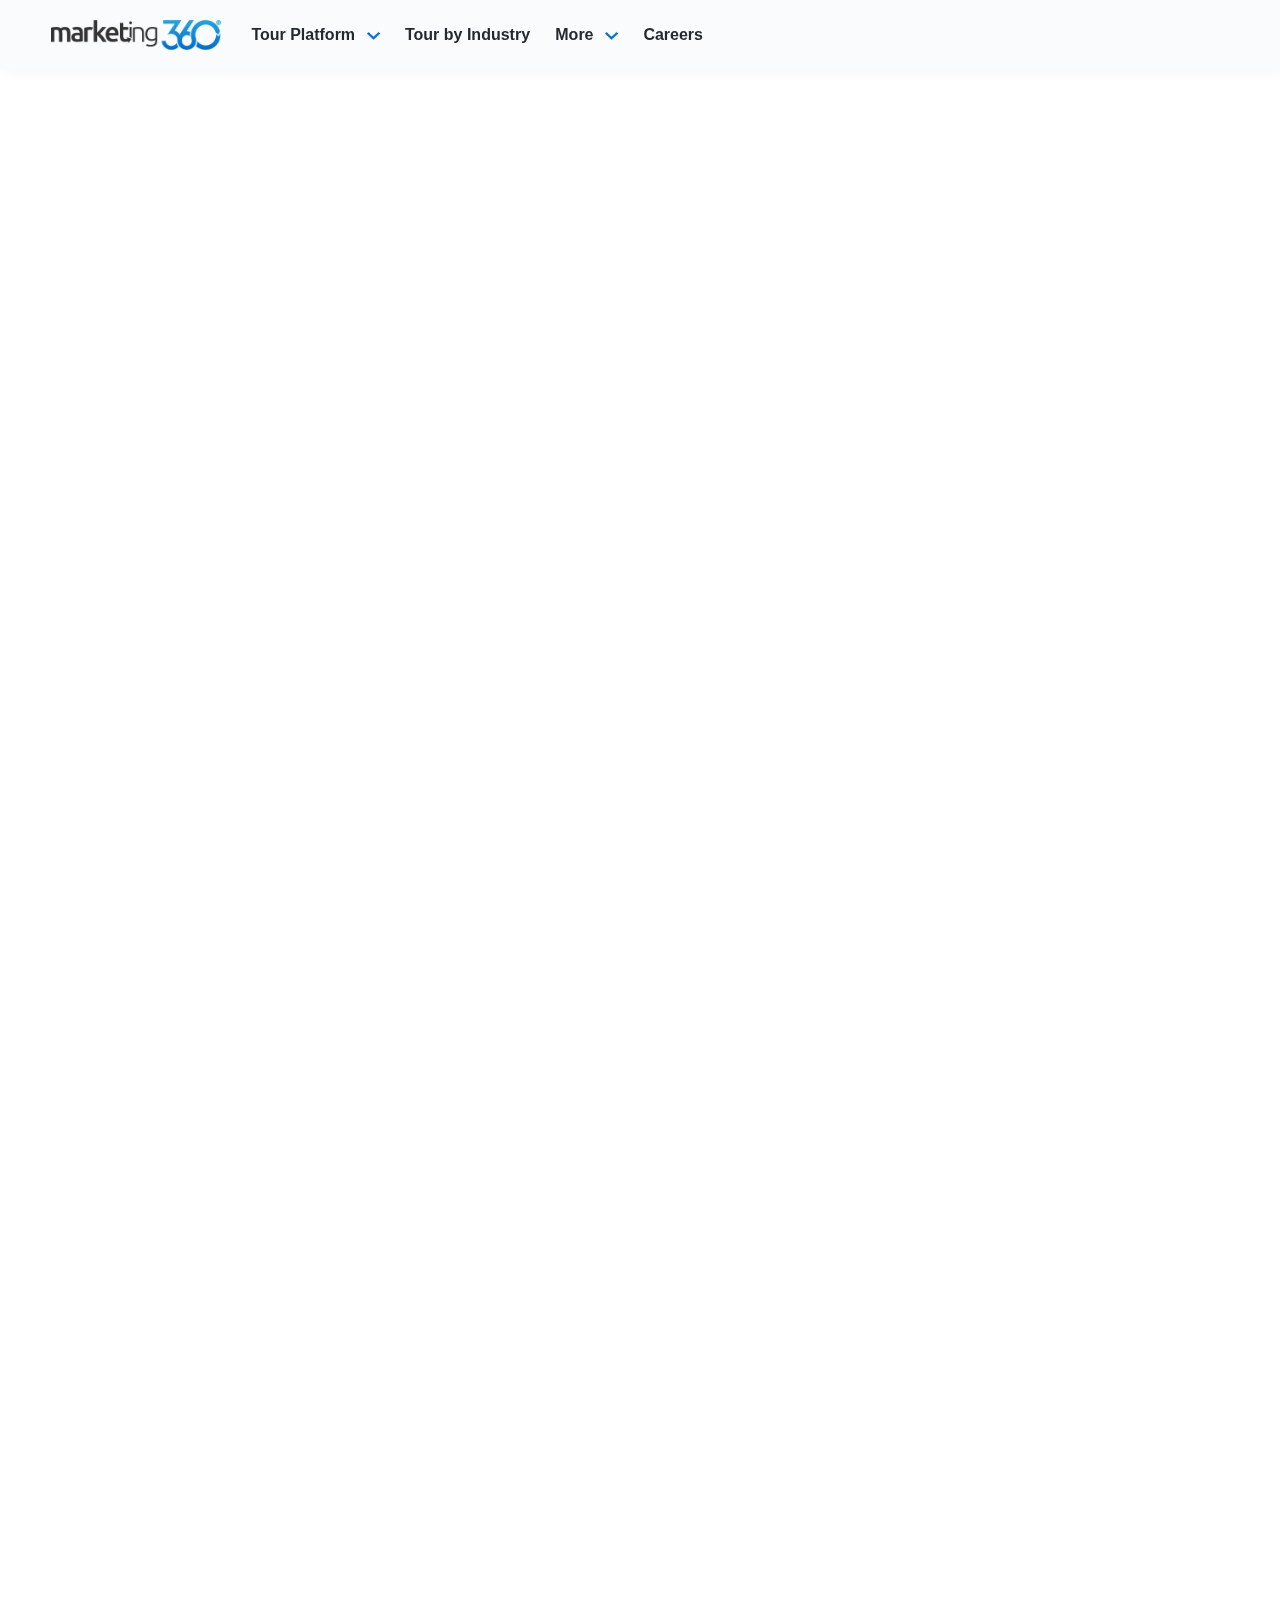
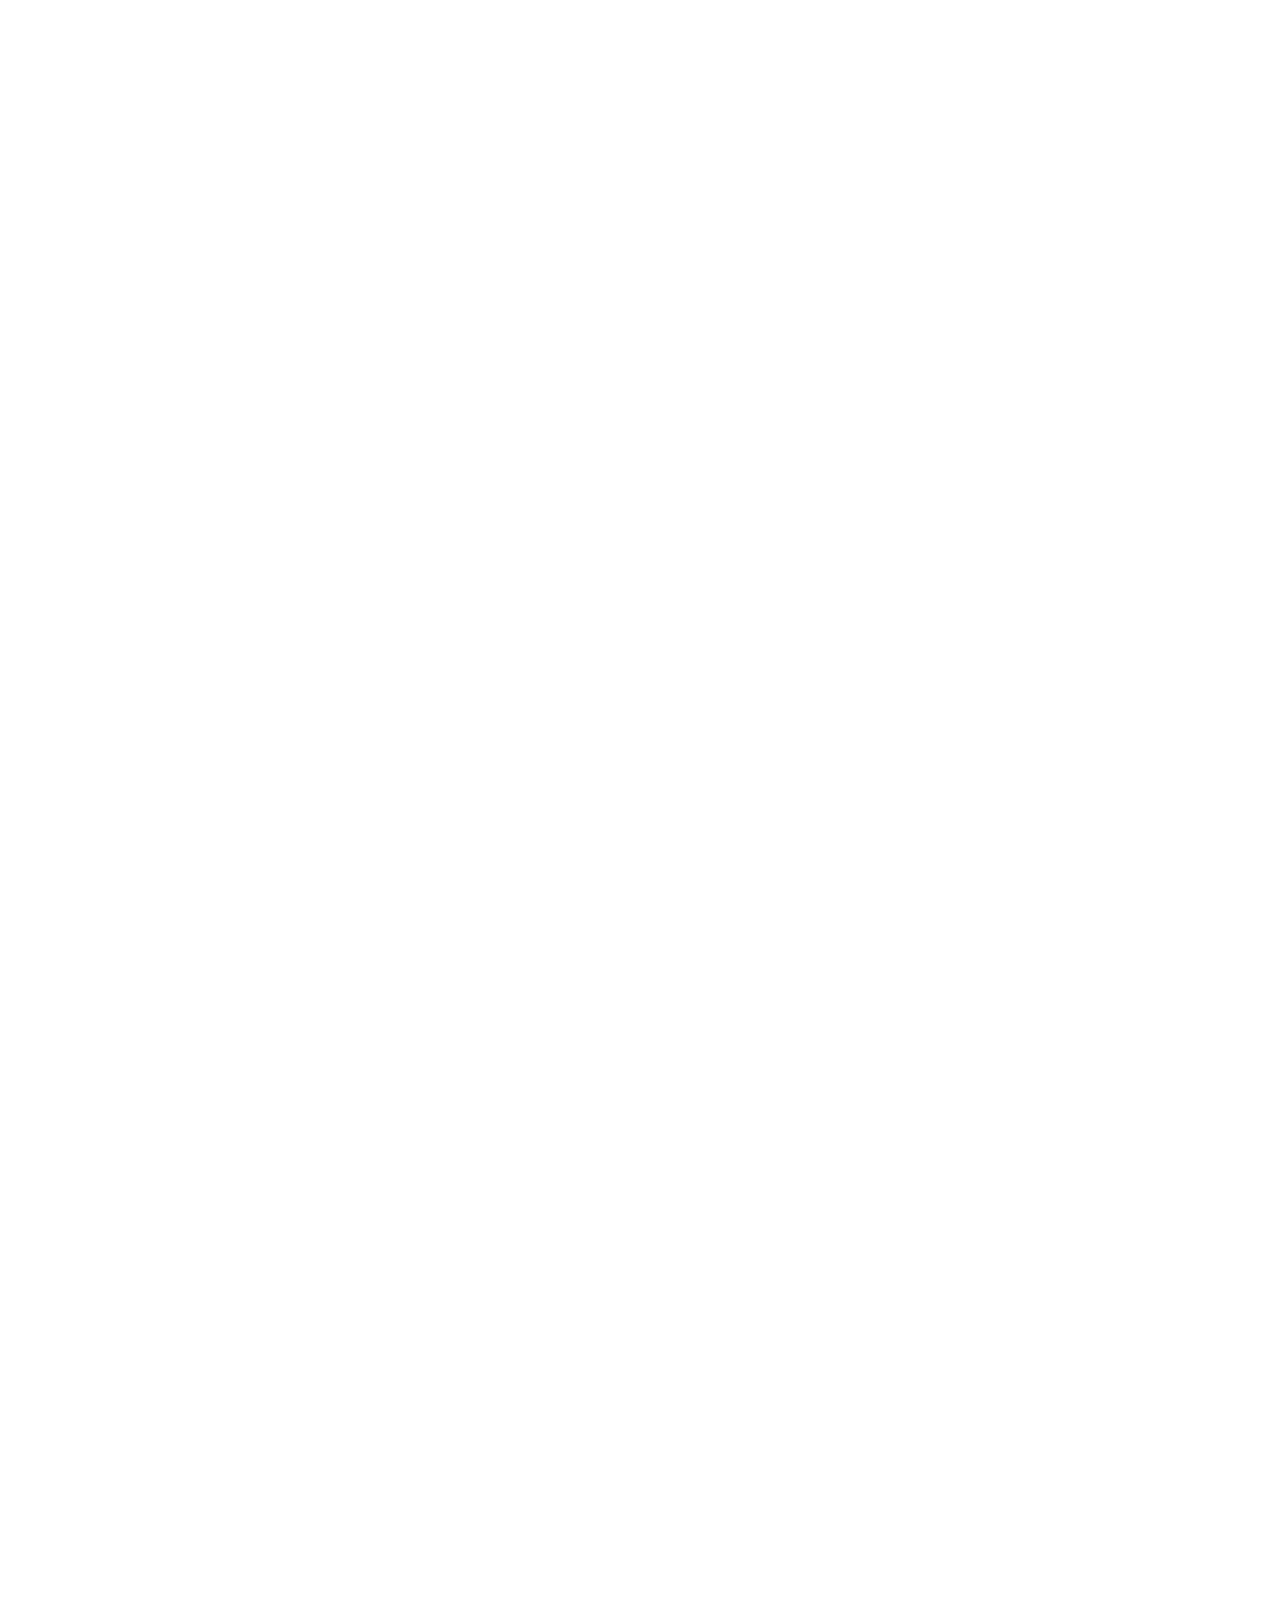
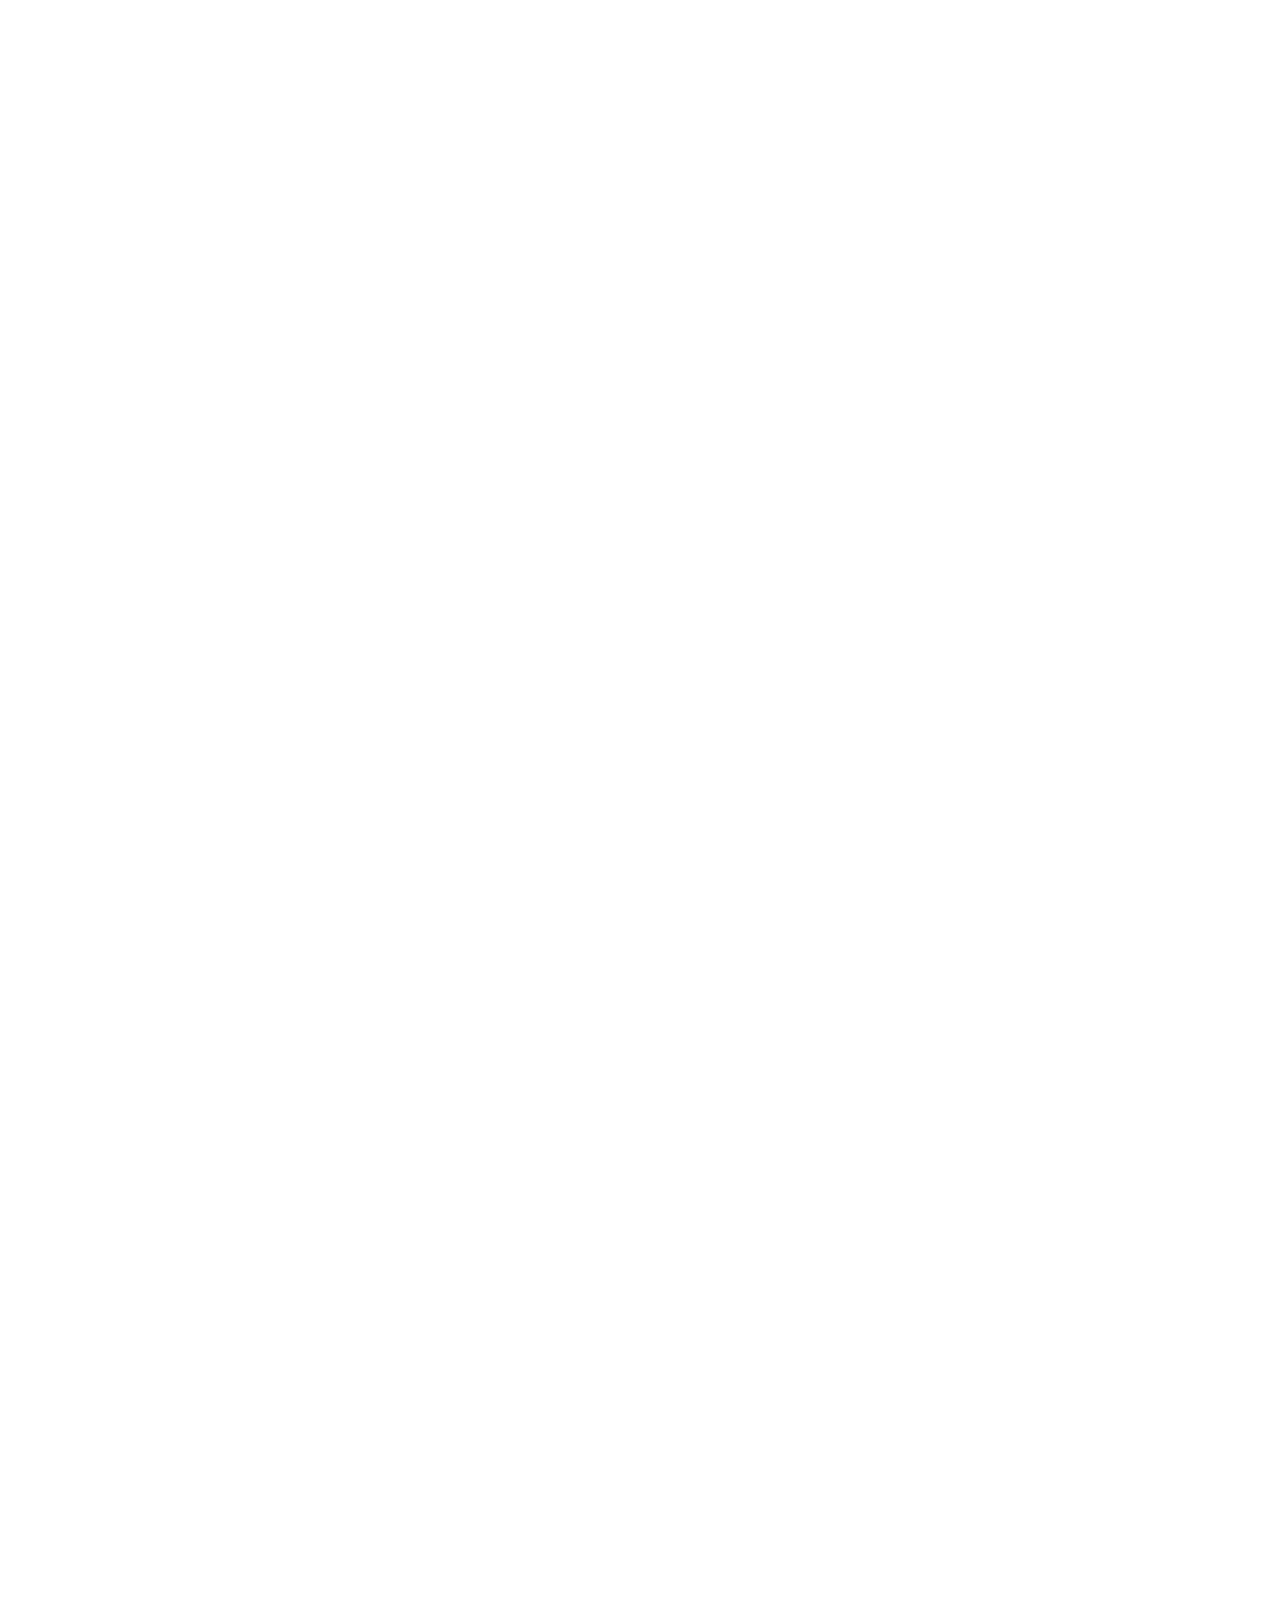
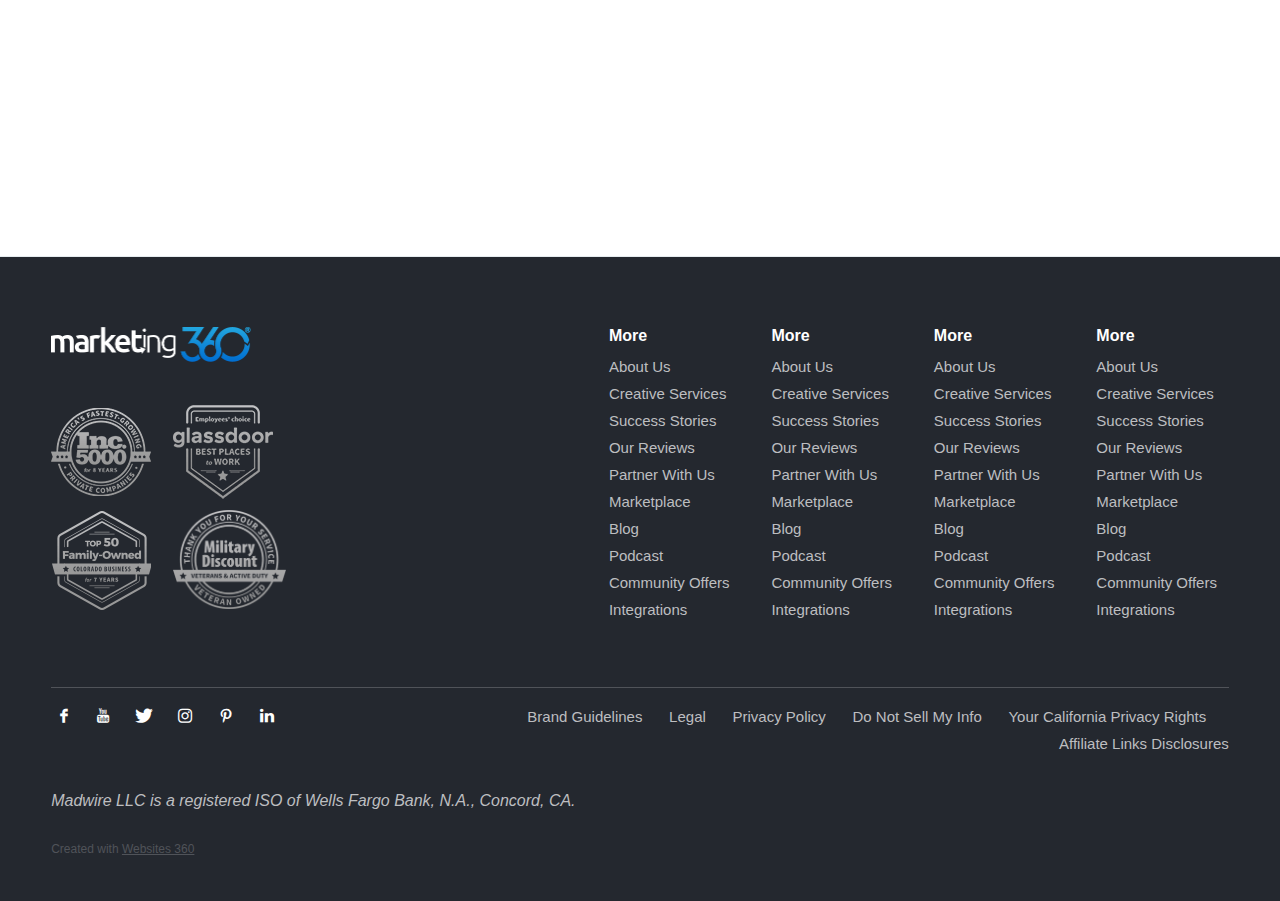
==== commit 29d0dd14: "feedback add button" ====
--- a/index.html
+++ b/index.html
@@ -6,19 +6,29 @@
       <meta itemprop="name" content="Marketing 360®">
       <meta name="viewport" content="width=device-width,initial-scale=1,shrink-to-fit=no">
       <link rel="icon" href="favicon.png" sizes="16x16" type="image/png">
-      <link rel="stylesheet" href="./assets/css/base.css?v=6">
-      <link rel="stylesheet" href="./assets/css/page.css?v=1">
-      <link rel="stylesheet" href="./assets/css/vendor-print.css?v=2">
-      <link rel="stylesheet" href="./assets/css/custom.css?v=3">
+      <link rel="stylesheet" href="./assets/css/base.css?v=7">
+      <link rel="stylesheet" href="./assets/css/page.css?v=7">
+      <link rel="stylesheet" href="./assets/css/vendor-print.css?v=7">
+      <link rel="stylesheet" href="./assets/css/custom.css?v=7">
       <link rel="stylesheet" href="./assets/css/icon.css">
-      <link rel="stylesheet" href="./assets/css/style.css?v=3">
+      <link rel="stylesheet" href="./assets/css/style.css?v=7">
       <link rel="stylesheet" href="./assets/css/reponsive.css?v=7">
-      <link rel="stylesheet" href="./assets/css/animation.css?v=2">
+      <link rel="stylesheet" href="./assets/css/animation.css?v=7">
 
       <style>
          .blue {
             color: #006dd0;
          }
+         .h-button {
+                                    text-align: center;
+                                    padding-top: 30px;
+                                    padding-bottom: 30px;
+                                 }
+
+
+                                 .h-button button {
+                                    background-color: #000;
+                                 }
       </style>
 
       
@@ -684,6 +694,9 @@
                                        </div>
                                     </div>
                                  </div>
+                                 <div class="h-button">
+                                    <button>Yêu cầu tư vấn miễn phí >></button>
+                                 </div>
                               </div>
                               <!-- /blockContent -->
                            </div>
@@ -691,6 +704,8 @@
                            <!-- /blockContainer -->
                            <!-- /blockContainer -->
                            <div class="blockContainer anim fadeup js-anim blockWrap_e395c21b342b4399846a8027b582a693 fsMed txa0 bmg0 lstSyNrmlzd bw0 sy0 blockAnim blockAnim--fadeUp">
+                              
+                             
                               <div class="title-star">Được tin dùng bởi start-up và các cơ sở kinh doanh vừa và nhỏ</div>
                               <div class="blockInnerContent h-blockInnerContent">
                                  <ul class="ratings">
@@ -751,6 +766,12 @@
                                     </div>
                                  </div>
                                  <div class="blockImg"><a href="#"><img src="./assets/imgs/website_smlOptNw.png" data-asset="da8dfff83b2d45999de1ac441bbac5ce" alt="website_smlOptNw.png" data-mod="width:700" class="contentImg"></a></div>
+                              </div>
+                              <style>
+                               
+                              </style>
+                              <div class="h-button">
+                                 <button>096 999 9999</button>
                               </div>
                            </div>
                            <div class="blockContainer anim fadeup js-anim">
--- a/assets/css/style.css
+++ b/assets/css/style.css
@@ -211,7 +211,7 @@
 
 .input-info input {
     width: 100%;
-    padding: 10px;
+    padding: 5px;
 }
 
 .input-info textarea {
